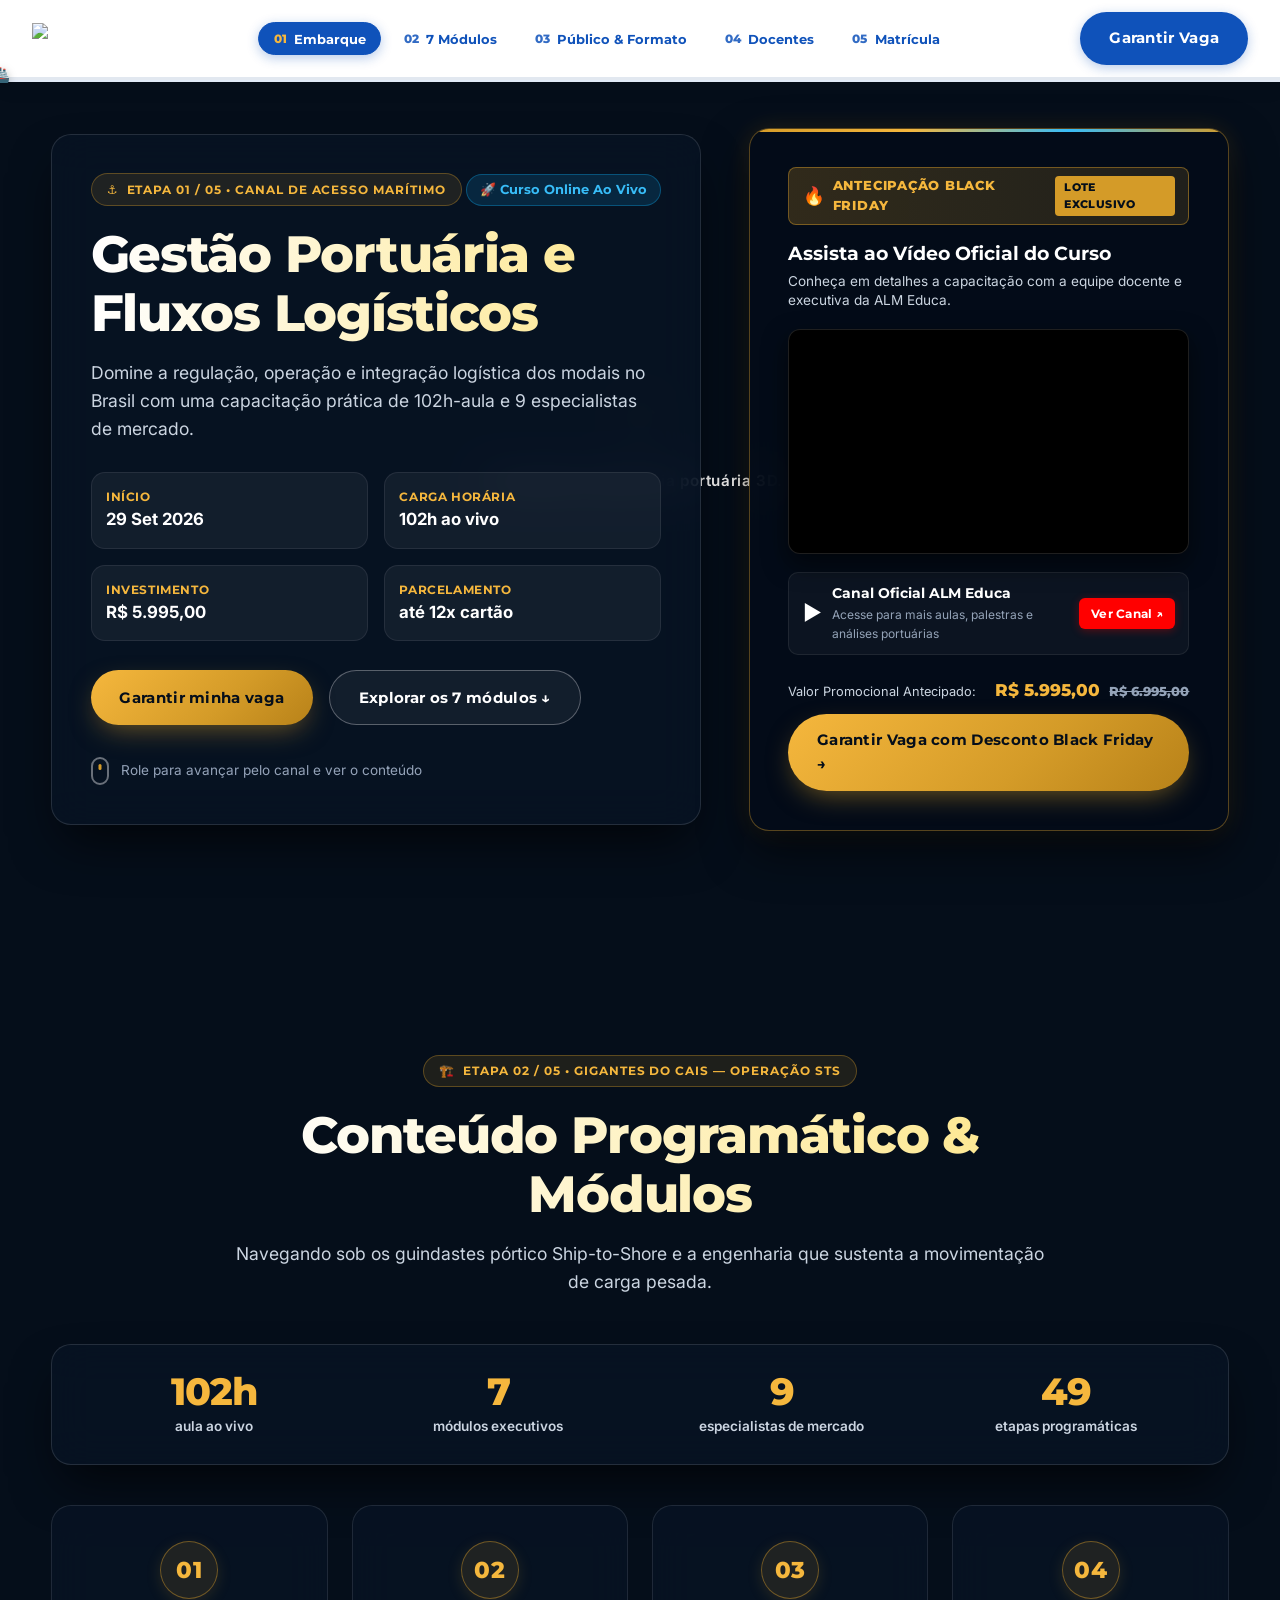
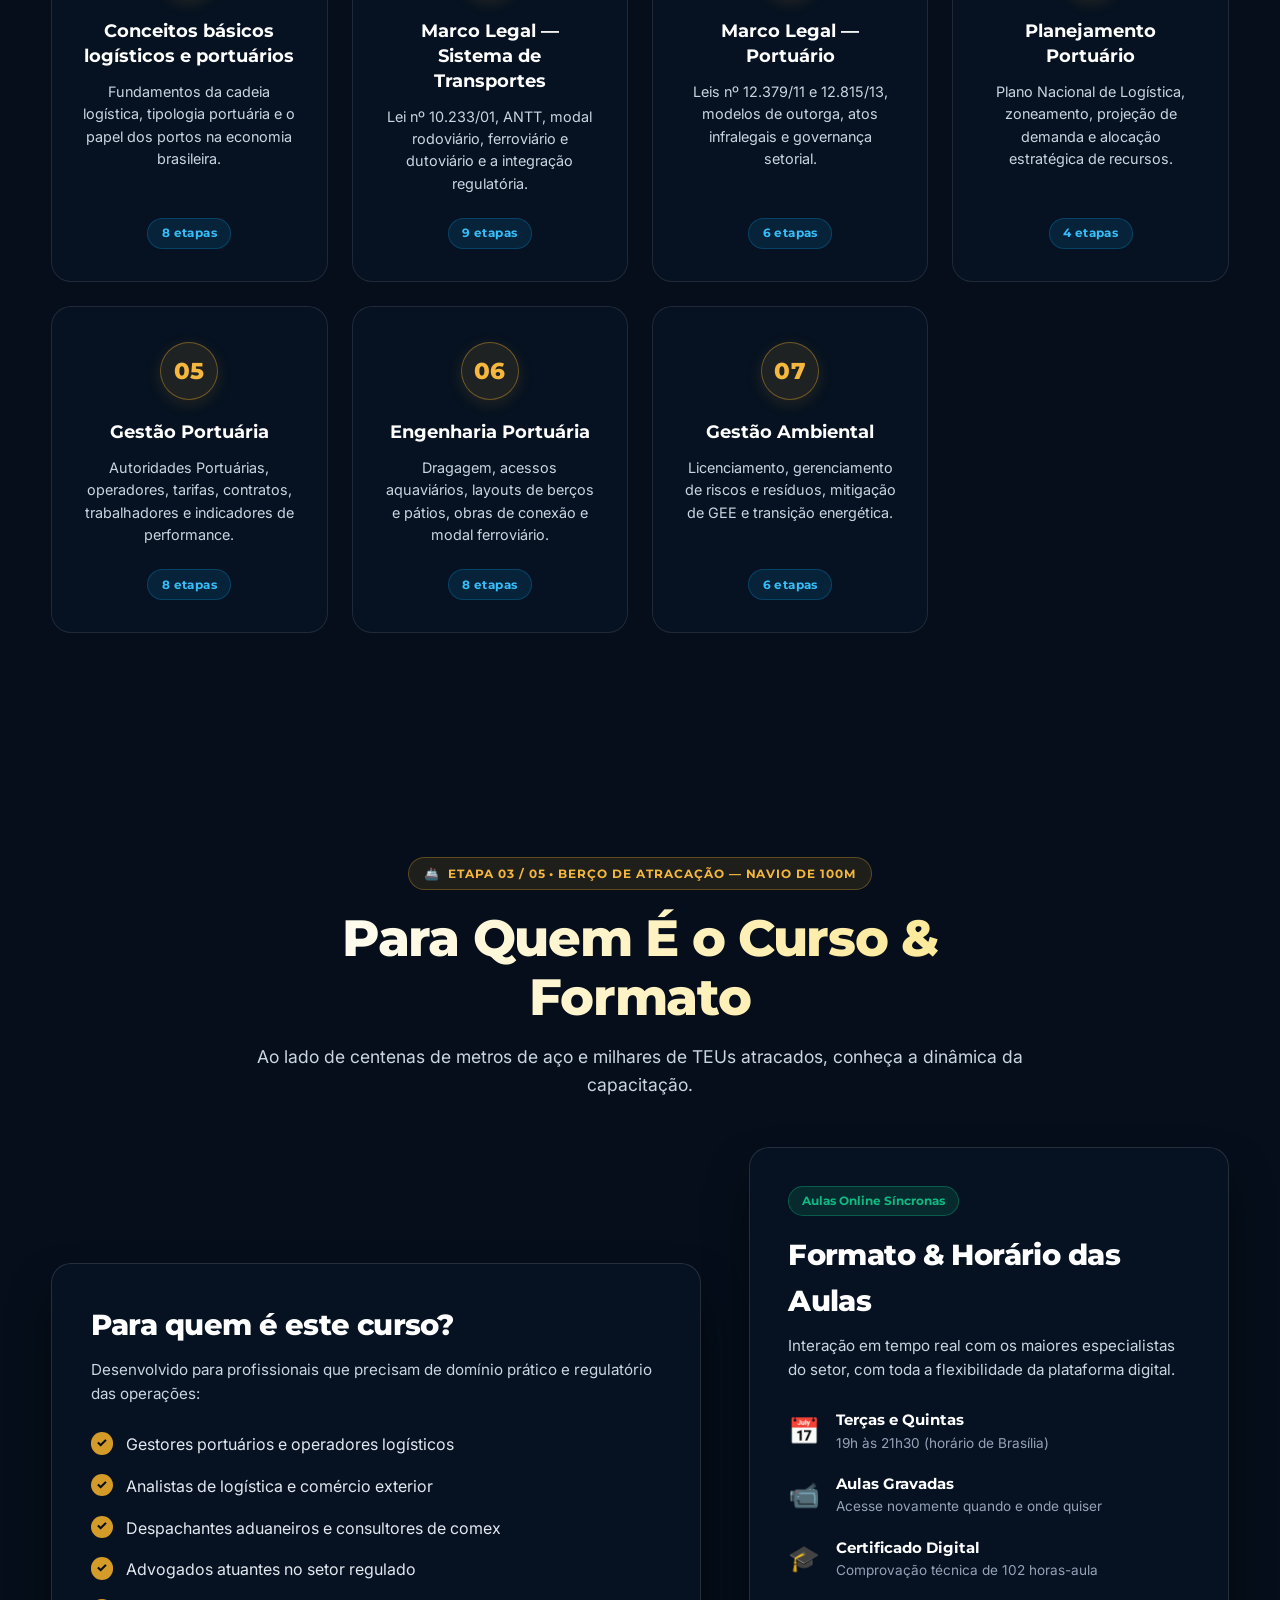
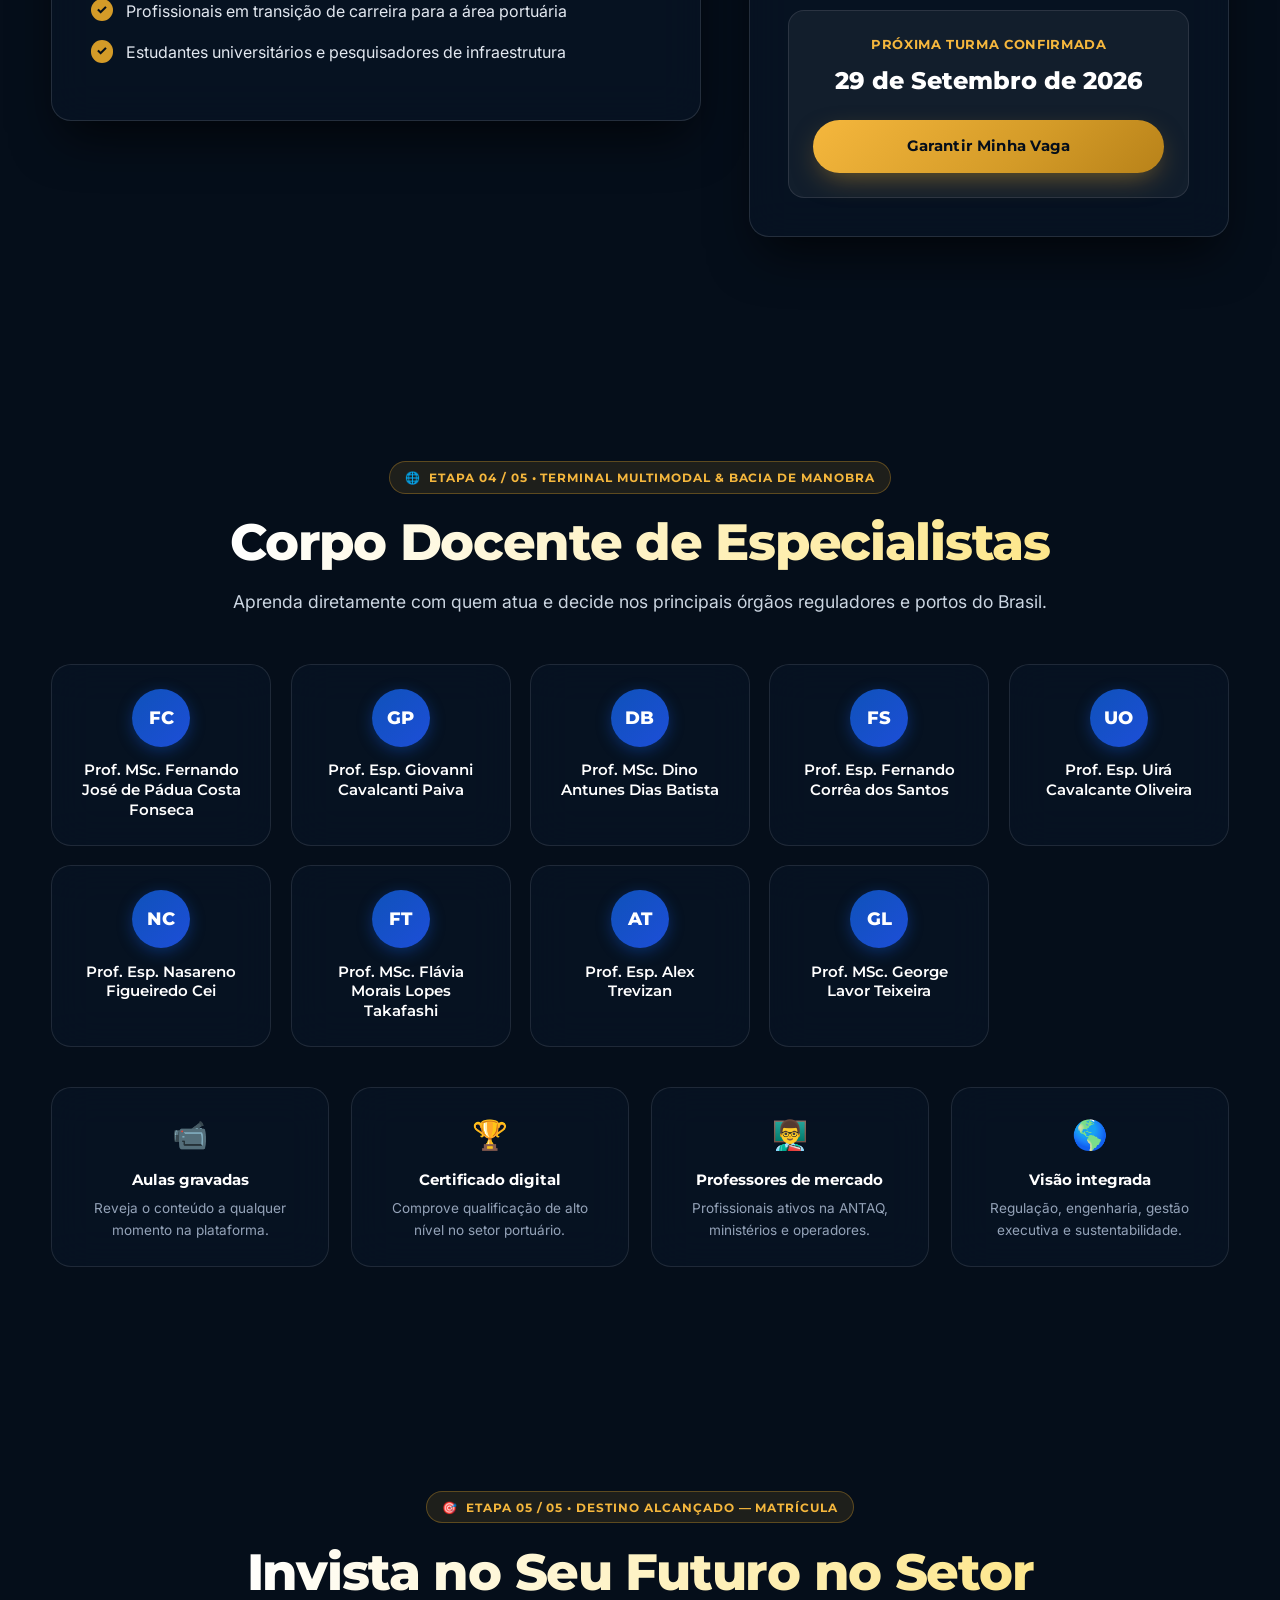
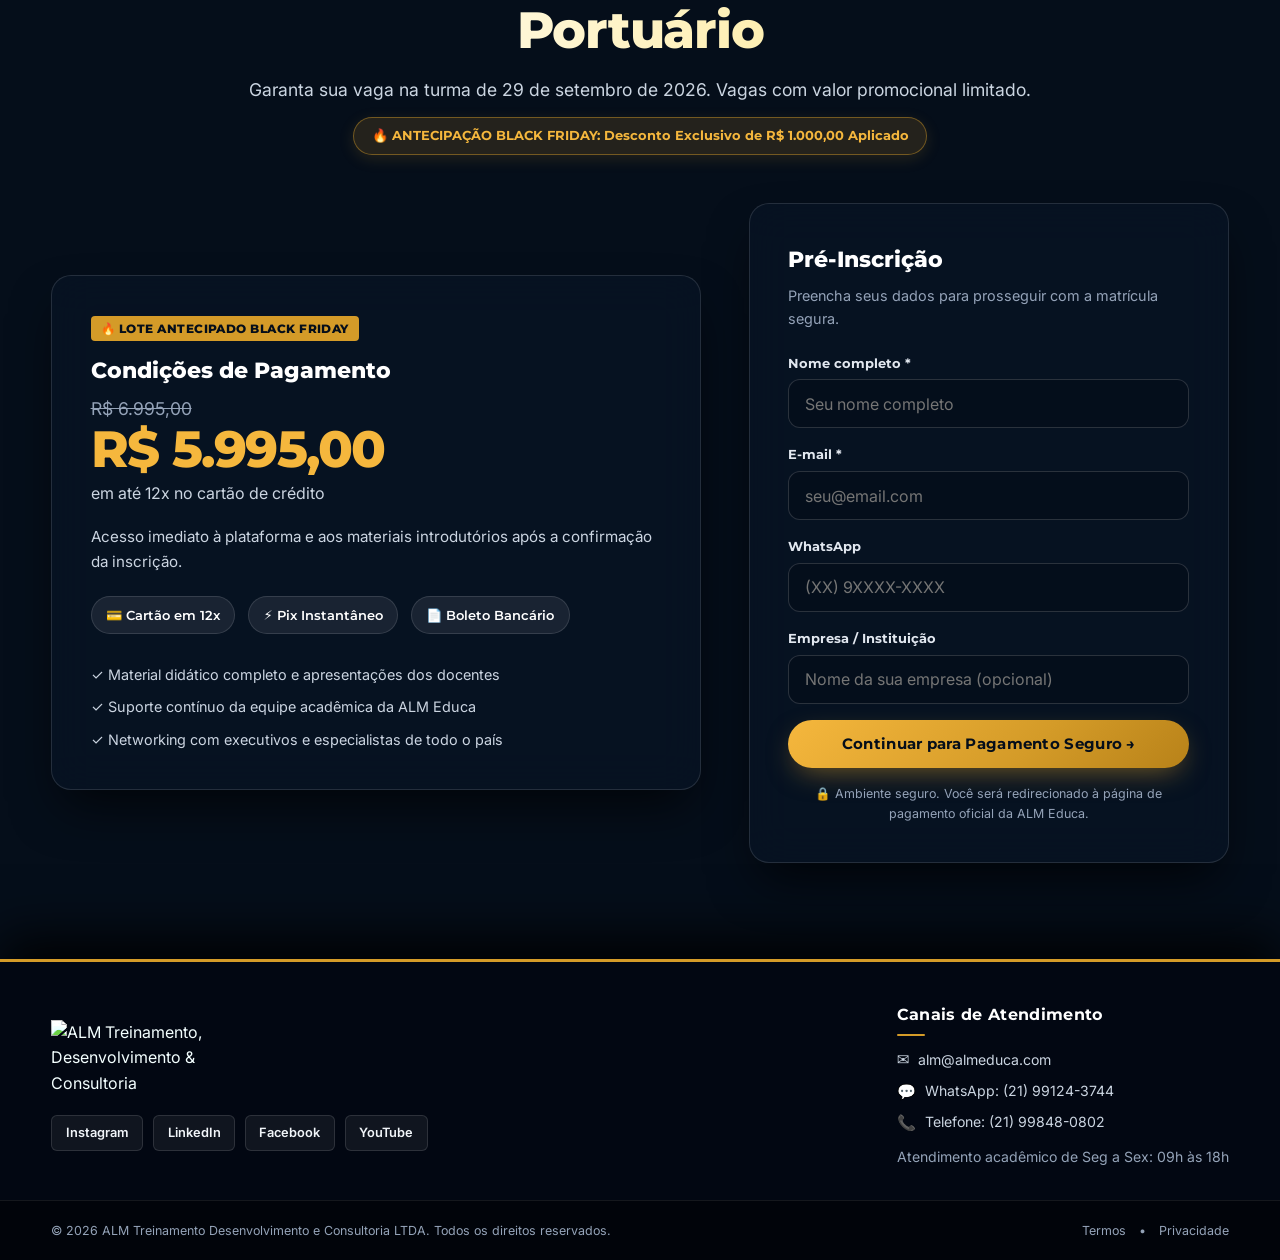
==== index.html @ d9e64546 "first commit" ====
<!DOCTYPE html>
<html lang="pt-BR">
<head>
  <meta charset="UTF-8">
  <meta name="viewport" content="width=device-width, initial-scale=1.0">
  <title>Gestão Portuária e Fluxos Logísticos | Alm Educa</title>
  <meta name="description" content="Curso online ao vivo de Gestão Portuária e Fluxos Logísticos. 102h-aula, 7 módulos, 9 especialistas. Início 29/09/2026.">
  <link rel="stylesheet" href="styles.css">
  <link rel="preconnect" href="https://fonts.googleapis.com">
  <link rel="preconnect" href="https://fonts.gstatic.com" crossorigin>
  <link href="https://fonts.googleapis.com/css2?family=Montserrat:wght@400;500;600;700;800;900&family=Inter:wght@400;500;600;700;800&display=swap" rel="stylesheet">
</head>
<body>

  <!-- CENÁRIO 3D FIXO DE FUNDO: PASSAGEM PELO PORTO -->
  <div class="port-bg-fixed" id="portCanvasContainer">
    <canvas id="portCanvas"></canvas>
    <div class="canvas-loader" id="canvasLoader">
      <div class="loader-spinner"></div>
      <span>Carregando experiência portuária 3D...</span>
    </div>
  </div>

  <!-- HUD NÁUTICO DE NAVEGAÇÃO & ETAPAS DO SITE -->
  <nav class="port-hud-nav" id="portHudNav" aria-label="Navegação por etapas do porto">
    <div class="hud-nav-inner">
      <div class="hud-nav-brand">
        <a href="#etapa-1" class="hud-logo-link" title="ALM Educa">
          <img src="https://static.wixstatic.com/media/160cbf_58d0c4316de9463f92266f57f5fbd9fd~mv2.png/v1/crop/x_0,y_31,w_957,h_158/fill/w_615,h_102,al_c,q_85,usm_0.66_1.00_0.01,enc_avif,quality_auto/TREINAMENTO%2C%20DESENVOLVIMENTO%20%26%20CONSULTORIA%20(1).png" alt="ALM Educa" class="hud-logo">
        </a>
      </div>

      <div class="hud-nav-steps">
        <button type="button" class="nav-step-btn active" data-step="0" data-target="#etapa-1">
          <span class="step-idx">01</span>
          <span class="step-name">Embarque</span>
        </button>
        <button type="button" class="nav-step-btn" data-step="1" data-target="#etapa-2">
          <span class="step-idx">02</span>
          <span class="step-name">7 Módulos</span>
        </button>
        <button type="button" class="nav-step-btn" data-step="2" data-target="#etapa-3">
          <span class="step-idx">03</span>
          <span class="step-name">Público &amp; Formato</span>
        </button>
        <button type="button" class="nav-step-btn" data-step="3" data-target="#etapa-4">
          <span class="step-idx">04</span>
          <span class="step-name">Docentes</span>
        </button>
        <button type="button" class="nav-step-btn" data-step="4" data-target="#etapa-5">
          <span class="step-idx">05</span>
          <span class="step-name">Matrícula</span>
        </button>
      </div>

      <div class="hud-nav-action">
        <a href="#etapa-5" class="btn btn-hud">Garantir Vaga</a>
      </div>
    </div>

    <!-- Barra de Progresso com Ícone de Navio -->
    <div class="hud-progress-strip">
      <div class="hud-progress-fill" id="hudProgressFill"></div>
      <span class="hud-ship-indicator" id="hudShipIndicator">🚢</span>
    </div>
  </nav>

  <!-- CONTAINER DE SCROLLYTELLING COM AS 5 ETAPAS DO SITE -->
  <main class="scrolly-main" id="scrollyMain">

    <!-- ========================================================
         ETAPA 01: CANAL DE ACESSO — APRESENTAÇÃO DO CURSO (HERO)
         ======================================================== -->
    <section class="port-stage stage-hero" id="etapa-1">
      <div class="container stage-grid">
        <div class="stage-glass-card hero-main-card">
          <div class="stage-tag">
            <span class="tag-anchor">⚓</span>
            <span>ETAPA 01 / 05 • CANAL DE ACESSO MARÍTIMO</span>
          </div>
          <span class="badge">🚀 Curso Online Ao Vivo</span>
          <h1 class="stage-title">Gestão Portuária e Fluxos Logísticos</h1>
          <p class="stage-subtitle">Domine a regulação, operação e integração logística dos modais no Brasil com uma capacitação prática de 102h-aula e 9 especialistas de mercado.</p>
          
          <div class="hero-meta-grid">
            <div class="meta-item"><strong>Início</strong><span>29 Set 2026</span></div>
            <div class="meta-item"><strong>Carga Horária</strong><span>102h ao vivo</span></div>
            <div class="meta-item"><strong>Investimento</strong><span>R$ 5.995,00</span></div>
            <div class="meta-item"><strong>Parcelamento</strong><span>até 12x cartão</span></div>
          </div>

          <div class="hero-actions">
            <a href="#etapa-5" class="btn btn-primary">Garantir minha vaga</a>
            <a href="#etapa-2" class="btn btn-outline">Explorar os 7 módulos ↓</a>
          </div>

          <div class="stage-scroll-hint">
            <span class="hint-mouse"></span>
            <span>Role para avançar pelo canal e ver o conteúdo</span>
          </div>
        </div>

        <!-- Janela de Vídeo e Chamada Promocional Antecipação Black Friday -->
        <div class="stage-glass-card hero-video-card">
          <div class="bf-promo-badge">
            <span class="bf-fire">🔥</span>
            <span class="bf-text">ANTECIPAÇÃO BLACK FRIDAY</span>
            <span class="bf-tag">LOTE EXCLUSIVO</span>
          </div>

          <div class="video-card-header">
            <h3>Assista ao Vídeo Oficial do Curso</h3>
            <p>Conheça em detalhes a capacitação com a equipe docente e executiva da ALM Educa.</p>
          </div>

          <!-- Janela do Vídeo Incorporado do YouTube -->
          <div class="video-window-wrapper">
            <iframe 
              src="https://www.youtube-nocookie.com/embed/_EDt33fRaso?rel=0&modestbranding=1" 
              title="Apresentação do Curso - ALM Educa" 
              allow="accelerometer; autoplay; clipboard-write; encrypted-media; gyroscope; picture-in-picture; web-share" 
              allowfullscreen>
            </iframe>
          </div>

          <!-- Chamada para o Canal Oficial no YouTube -->
          <div class="video-channel-box">
            <div class="channel-info">
              <span class="yt-play-icon">▶️</span>
              <div class="channel-texts">
                <strong>Canal Oficial ALM Educa</strong>
                <span>Acesse para mais aulas, palestras e análises portuárias</span>
              </div>
            </div>
            <a href="https://www.youtube.com/@almeduca" target="_blank" class="btn-yt-channel" rel="noopener noreferrer">
              Ver Canal ↗
            </a>
          </div>

          <!-- Rodapé do Card com Chamada Black Friday -->
          <div class="video-card-cta">
            <div class="bf-price-row">
              <span class="bf-price-label">Valor Promocional Antecipado:</span>
              <span class="bf-price-value">R$ 5.995,00 <span class="bf-old-price">R$ 6.995,00</span></span>
            </div>
            <a href="#etapa-5" class="btn btn-primary btn-block">Garantir Vaga com Desconto Black Friday →</a>
          </div>
        </div>
      </div>
    </section>

    <!-- ========================================================
         ETAPA 02: OPERAÇÃO STS & ENGENHARIA — OS 7 MÓDULOS
         ======================================================== -->
    <section class="port-stage stage-modules" id="etapa-2">
      <div class="container">
        <div class="stage-header-center">
          <div class="stage-tag">
            <span class="tag-anchor">🏗️</span>
            <span>ETAPA 02 / 05 • GIGANTES DO CAIS — OPERAÇÃO STS</span>
          </div>
          <h2 class="stage-title">Conteúdo Programático &amp; Módulos</h2>
          <p class="stage-subtitle">Navegando sob os guindastes pórtico Ship-to-Shore e a engenharia que sustenta a movimentação de carga pesada.</p>
        </div>

        <!-- Barra de métricas de impacto -->
        <div class="stage-glass-card trust-strip">
          <div class="trust-grid">
            <div class="trust-stat"><span class="trust-number">102h</span><span class="trust-label">aula ao vivo</span></div>
            <div class="trust-stat"><span class="trust-number">7</span><span class="trust-label">módulos executivos</span></div>
            <div class="trust-stat"><span class="trust-number">9</span><span class="trust-label">especialistas de mercado</span></div>
            <div class="trust-stat"><span class="trust-number">49</span><span class="trust-label">etapas programáticas</span></div>
          </div>
        </div>

        <!-- Grade dos 7 Módulos -->
        <div class="modules-glass-grid">
          <article class="module-glass-card">
            <div class="module-number">01</div>
            <h3>Conceitos básicos logísticos e portuários</h3>
            <p>Fundamentos da cadeia logística, tipologia portuária e o papel dos portos na economia brasileira.</p>
            <span class="module-badge">8 etapas</span>
          </article>

          <article class="module-glass-card">
            <div class="module-number">02</div>
            <h3>Marco Legal — Sistema de Transportes</h3>
            <p>Lei nº 10.233/01, ANTT, modal rodoviário, ferroviário e dutoviário e a integração regulatória.</p>
            <span class="module-badge">9 etapas</span>
          </article>

          <article class="module-glass-card">
            <div class="module-number">03</div>
            <h3>Marco Legal — Portuário</h3>
            <p>Leis nº 12.379/11 e 12.815/13, modelos de outorga, atos infralegais e governança setorial.</p>
            <span class="module-badge">6 etapas</span>
          </article>

          <article class="module-glass-card">
            <div class="module-number">04</div>
            <h3>Planejamento Portuário</h3>
            <p>Plano Nacional de Logística, zoneamento, projeção de demanda e alocação estratégica de recursos.</p>
            <span class="module-badge">4 etapas</span>
          </article>

          <article class="module-glass-card">
            <div class="module-number">05</div>
            <h3>Gestão Portuária</h3>
            <p>Autoridades Portuárias, operadores, tarifas, contratos, trabalhadores e indicadores de performance.</p>
            <span class="module-badge">8 etapas</span>
          </article>

          <article class="module-glass-card">
            <div class="module-number">06</div>
            <h3>Engenharia Portuária</h3>
            <p>Dragagem, acessos aquaviários, layouts de berços e pátios, obras de conexão e modal ferroviário.</p>
            <span class="module-badge">8 etapas</span>
          </article>

          <article class="module-glass-card">
            <div class="module-number">07</div>
            <h3>Gestão Ambiental</h3>
            <p>Licenciamento, gerenciamento de riscos e resíduos, mitigação de GEE e transição energética.</p>
            <span class="module-badge">6 etapas</span>
          </article>
        </div>
      </div>
    </section>

    <!-- ========================================================
         ETAPA 03: BERÇO DE ATRACAÇÃO — PÚBLICO & FORMATO
         ======================================================== -->
    <section class="port-stage stage-target" id="etapa-3">
      <div class="container">
        <div class="stage-header-center">
          <div class="stage-tag">
            <span class="tag-anchor">🚢</span>
            <span>ETAPA 03 / 05 • BERÇO DE ATRACAÇÃO — NAVIO DE 100M</span>
          </div>
          <h2 class="stage-title">Para Quem É o Curso &amp; Formato</h2>
          <p class="stage-subtitle">Ao lado de centenas de metros de aço e milhares de TEUs atracados, conheça a dinâmica da capacitação.</p>
        </div>

        <div class="stage-grid">
          <!-- Card de Público Alvo -->
          <div class="stage-glass-card target-box">
            <h3 class="card-inner-title">Para quem é este curso?</h3>
            <p class="card-inner-desc">Desenvolvido para profissionais que precisam de domínio prático e regulatório das operações:</p>
            <ul class="target-list">
              <li>Gestores portuários e operadores logísticos</li>
              <li>Analistas de logística e comércio exterior</li>
              <li>Despachantes aduaneiros e consultores de comex</li>
              <li>Advogados atuantes no setor regulado</li>
              <li>Profissionais em transição de carreira para a área portuária</li>
              <li>Estudantes universitários e pesquisadores de infraestrutura</li>
            </ul>
          </div>

          <!-- Card de Formato e Horários -->
          <div class="stage-glass-card schedule-box">
            <div class="schedule-top-badge">Aulas Online Síncronas</div>
            <h3 class="card-inner-title">Formato &amp; Horário das Aulas</h3>
            <p class="card-inner-desc">Interação em tempo real com os maiores especialistas do setor, com toda a flexibilidade da plataforma digital.</p>
            
            <div class="schedule-features">
              <div class="sched-feature"><span>📅</span><div><strong>Terças e Quintas</strong><p>19h às 21h30 (horário de Brasília)</p></div></div>
              <div class="sched-feature"><span>📹</span><div><strong>Aulas Gravadas</strong><p>Acesse novamente quando e onde quiser</p></div></div>
              <div class="sched-feature"><span>🎓</span><div><strong>Certificado Digital</strong><p>Comprovação técnica de 102 horas-aula</p></div></div>
            </div>

            <div class="schedule-date-highlight">
              <span class="next-label">Próxima turma confirmada</span>
              <span class="next-date">29 de Setembro de 2026</span>
              <a href="#etapa-5" class="btn btn-primary btn-block">Garantir Minha Vaga</a>
            </div>
          </div>
        </div>
      </div>
    </section>

    <!-- ========================================================
         ETAPA 04: TERMINAL MULTIMODAL — CORPO DOCENTE & GARANTIAS
         ======================================================== -->
    <section class="port-stage stage-instructors" id="etapa-4">
      <div class="container">
        <div class="stage-header-center">
          <div class="stage-tag">
            <span class="tag-anchor">🌐</span>
            <span>ETAPA 04 / 05 • TERMINAL MULTIMODAL &amp; BACIA DE MANOBRA</span>
          </div>
          <h2 class="stage-title">Corpo Docente de Especialistas</h2>
          <p class="stage-subtitle">Aprenda diretamente com quem atua e decide nos principais órgãos reguladores e portos do Brasil.</p>
        </div>

        <div class="instructors-glass-grid">
          <div class="instructor-glass-card"><span class="instructor-avatar">FC</span><h4>Prof. MSc. Fernando José de Pádua Costa Fonseca</h4></div>
          <div class="instructor-glass-card"><span class="instructor-avatar">GP</span><h4>Prof. Esp. Giovanni Cavalcanti Paiva</h4></div>
          <div class="instructor-glass-card"><span class="instructor-avatar">DB</span><h4>Prof. MSc. Dino Antunes Dias Batista</h4></div>
          <div class="instructor-glass-card"><span class="instructor-avatar">FS</span><h4>Prof. Esp. Fernando Corrêa dos Santos</h4></div>
          <div class="instructor-glass-card"><span class="instructor-avatar">UO</span><h4>Prof. Esp. Uirá Cavalcante Oliveira</h4></div>
          <div class="instructor-glass-card"><span class="instructor-avatar">NC</span><h4>Prof. Esp. Nasareno Figueiredo Cei</h4></div>
          <div class="instructor-glass-card"><span class="instructor-avatar">FT</span><h4>Prof. MSc. Flávia Morais Lopes Takafashi</h4></div>
          <div class="instructor-glass-card"><span class="instructor-avatar">AT</span><h4>Prof. Esp. Alex Trevizan</h4></div>
          <div class="instructor-glass-card"><span class="instructor-avatar">GL</span><h4>Prof. MSc. George Lavor Teixeira</h4></div>
        </div>

        <!-- Garantias e diferenciais -->
        <div class="guarantees-glass-strip">
          <div class="guarantee-item"><span>📹</span><h4>Aulas gravadas</h4><p>Reveja o conteúdo a qualquer momento na plataforma.</p></div>
          <div class="guarantee-item"><span>🏆</span><h4>Certificado digital</h4><p>Comprove qualificação de alto nível no setor portuário.</p></div>
          <div class="guarantee-item"><span>👨‍🏫</span><h4>Professores de mercado</h4><p>Profissionais ativos na ANTAQ, ministérios e operadores.</p></div>
          <div class="guarantee-item"><span>🌎</span><h4>Visão integrada</h4><p>Regulação, engenharia, gestão executiva e sustentabilidade.</p></div>
        </div>
      </div>
    </section>

    <!-- ========================================================
         ETAPA 05: TERMINAL DE DESTINO — MATRÍCULA & INSCRIÇÃO
         ======================================================== -->
    <section class="port-stage stage-checkout" id="etapa-5">
      <div class="container">
        <div class="stage-header-center">
          <div class="stage-tag">
            <span class="tag-anchor">🎯</span>
            <span>ETAPA 05 / 05 • DESTINO ALCANÇADO — MATRÍCULA</span>
          </div>
          <h2 class="stage-title">Invista no Seu Futuro no Setor Portuário</h2>
          <p class="stage-subtitle">Garanta sua vaga na turma de 29 de setembro de 2026. Vagas com valor promocional limitado.</p>
          <div class="bf-checkout-banner">
            <span>🔥 ANTECIPAÇÃO BLACK FRIDAY: Desconto Exclusivo de R$ 1.000,00 Aplicado</span>
          </div>
        </div>

        <div class="stage-grid">
          <!-- Card de Investimento -->
          <div class="stage-glass-card cta-info-card">
            <span class="bf-pill">🔥 LOTE ANTECIPADO BLACK FRIDAY</span>
            <h3>Condições de Pagamento</h3>
            <div class="price-box">
              <span class="price-old">R$ 6.995,00</span>
              <span class="price-current">R$ 5.995,00</span>
              <span class="price-installment">em até 12x no cartão de crédito</span>
            </div>
            <p class="price-note">Acesso imediato à plataforma e aos materiais introdutórios após a confirmação da inscrição.</p>
            
            <div class="payment-methods-box">
              <span class="pay-chip">💳 Cartão em 12x</span>
              <span class="pay-chip">⚡ Pix Instantâneo</span>
              <span class="pay-chip">📄 Boleto Bancário</span>
            </div>

            <div class="cta-perks-list">
              <div>✓ Material didático completo e apresentações dos docentes</div>
              <div>✓ Suporte contínuo da equipe acadêmica da ALM Educa</div>
              <div>✓ Networking com executivos e especialistas de todo o país</div>
            </div>
          </div>

          <!-- Formulário Oficial de Pré-Inscrição -->
          <div class="stage-glass-card cta-form-card">
            <h3>Pré-Inscrição</h3>
            <p class="form-note">Preencha seus dados para prosseguir com a matrícula segura.</p>
            
            <form id="leadForm" action="https://pay.voompcreators.com.br/16283" method="get" target="_blank">
              <label for="nome">Nome completo *</label>
              <input type="text" id="nome" name="nome" required placeholder="Seu nome completo">

              <label for="email">E-mail *</label>
              <input type="email" id="email" name="email" required placeholder="seu@email.com">

              <label for="whatsapp">WhatsApp</label>
              <input type="tel" id="whatsapp" name="whatsapp" placeholder="(XX) 9XXXX-XXXX">

              <label for="empresa">Empresa / Instituição</label>
              <input type="text" id="empresa" name="empresa" placeholder="Nome da sua empresa (opcional)">

              <button type="submit" class="btn btn-primary btn-block">Continuar para Pagamento Seguro →</button>
            </form>
            <p class="form-safe">🔒 Ambiente seguro. Você será redirecionado à página de pagamento oficial da ALM Educa.</p>
          </div>
        </div>
      </div>
    </section>

    <!-- ============================================================
         RODAPÉ COMPACTO COM FAIXA DE PONTA A PONTA (ALTO CONTRASTE)
         ============================================================ -->
    <footer class="port-footer" id="portFooter">
      <div class="container footer-compact-container">
        <!-- Logo ALM Educa e Redes Sociais -->
        <div class="footer-compact-brand">
          <img src="https://static.wixstatic.com/media/160cbf_58d0c4316de9463f92266f57f5fbd9fd~mv2.png/v1/crop/x_0,y_31,w_957,h_158/fill/w_615,h_102,al_c,q_85,usm_0.66_1.00_0.01,enc_avif,quality_auto/TREINAMENTO%2C%20DESENVOLVIMENTO%20%26%20CONSULTORIA%20(1).png" alt="ALM Treinamento, Desenvolvimento & Consultoria" class="footer-logo">
          <div class="footer-social-list">
            <a href="https://www.instagram.com/alm.educa/" target="_blank" class="footer-social-btn" aria-label="Instagram">Instagram</a>
            <a href="https://www.linkedin.com/company/almeduca/posts/?feedView=all" target="_blank" class="footer-social-btn" aria-label="LinkedIn">LinkedIn</a>
            <a href="https://www.facebook.com/alm.educa" target="_blank" class="footer-social-btn" aria-label="Facebook">Facebook</a>
            <a href="https://www.youtube.com/@ALM-TREINAMENTODESENVOLVIMENTO" target="_blank" class="footer-social-btn" aria-label="YouTube">YouTube</a>
          </div>
        </div>

        <!-- Canais de Atendimento -->
        <div class="footer-compact-contact">
          <h4>Canais de Atendimento</h4>
          <ul class="footer-contact-list">
            <li>
              <span class="f-icon">✉️</span>
              <a href="mailto:alm@almeduca.com">alm@almeduca.com</a>
            </li>
            <li>
              <span class="f-icon">💬</span>
              <a href="https://wa.me/5521991243744" target="_blank">WhatsApp: (21) 99124-3744</a>
            </li>
            <li>
              <span class="f-icon">📞</span>
              <a href="tel:+5521998480802">Telefone: (21) 99848-0802</a>
            </li>
            <li class="f-schedule">Atendimento acadêmico de Seg a Sex: 09h às 18h</li>
          </ul>
        </div>
      </div>

      <div class="footer-bottom">
        <div class="container footer-bottom-inner">
          <p>© 2026 ALM Treinamento Desenvolvimento e Consultoria LTDA. Todos os direitos reservados.</p>
          <div class="footer-legal-links">
            <a href="https://www.almeduca.com/termos-e-condi%C3%A7%C3%B5es" target="_blank">Termos</a>
            <span>•</span>
            <a href="https://www.almeduca.com/pol%C3%ADtica-de-privacidade" target="_blank">Privacidade</a>
          </div>
        </div>
      </div>
    </footer>

  </main>

  <!-- SCRIPTS EXTERNOS & ENGINE -->
  <script src="https://cdnjs.cloudflare.com/ajax/libs/three.js/r128/three.min.js"></script>
  <script src="https://cdnjs.cloudflare.com/ajax/libs/gsap/3.12.2/gsap.min.js"></script>
  <script src="https://cdnjs.cloudflare.com/ajax/libs/gsap/3.12.2/ScrollTrigger.min.js"></script>
  <script src="scripts.js"></script>
</body>
</html>
---- styles.css ----
:root {
  --bg-dark: #050e1a;
  --bg-card: rgba(8, 19, 36, 0.85);
  --alm-gold: #d49b28;
  --alm-gold-light: #f5b73d;
  --alm-gold-dark: #b88219;
  --alm-blue: #0f52ba;
  --alm-blue-light: #2563eb;
  --alm-blue-dark: #002b49;
  --primary: var(--alm-gold);
  --primary-dark: var(--alm-gold-dark);
  --accent: #38bdf8;
  --text: #ffffff;
  --text-muted: #cbd5e1;
  --text-dim: #94a3b8;
  --font-heading: 'Montserrat', system-ui, -apple-system, BlinkMacSystemFont, sans-serif;
  --font-body: 'Inter', system-ui, -apple-system, BlinkMacSystemFont, sans-serif;
  --radius: 20px;
  --shadow: 0 25px 50px -12px rgba(0, 0, 0, 0.7);
  --transition: 0.25s ease;
}

* { box-sizing: border-box; margin: 0; padding: 0; }

html { scroll-behavior: smooth; }

body {
  font-family: var(--font-body);
  color: var(--text);
  line-height: 1.6;
  background: var(--bg-dark);
  overflow-x: hidden;
}

.container {
  width: min(1180px, 92%);
  margin-inline: auto;
}

a { color: inherit; text-decoration: none; }

/* ============================================================
   CENÁRIO 3D FIXO DE FUNDO
   ============================================================ */
.port-bg-fixed {
  position: fixed;
  inset: 0;
  width: 100vw;
  height: 100vh;
  z-index: 1;
  pointer-events: none;
  background: radial-gradient(circle at 50% 40%, #0a1f38 0%, #050e1a 85%);
  overflow: hidden;
}

#portCanvas {
  position: absolute;
  inset: 0;
  width: 100%;
  height: 100%;
  display: block;
}

.canvas-loader {
  position: absolute;
  inset: 0;
  display: flex;
  flex-direction: column;
  align-items: center;
  justify-content: center;
  gap: 1.2rem;
  color: #ffffff;
  font-size: 0.95rem;
  font-weight: 600;
  letter-spacing: 0.04em;
  background: #050e1a;
  z-index: 100;
  transition: opacity 0.5s ease;
  pointer-events: none;
}

.loader-spinner {
  width: 44px;
  height: 44px;
  border: 3px solid rgba(212, 155, 40, 0.25);
  border-top-color: var(--primary);
  border-radius: 50%;
  animation: spinLoader 0.9s linear infinite;
}

@keyframes spinLoader {
  to { transform: rotate(360deg); }
}

/* ============================================================
   HUD NÁUTICO SUPERIOR — HEADER BRANCO COM TEXTO EM AZUL
   ============================================================ */
.port-hud-nav {
  position: fixed;
  top: 0;
  left: 0;
  right: 0;
  z-index: 100;
  background: #ffffff;
  backdrop-filter: blur(20px);
  -webkit-backdrop-filter: blur(20px);
  border-bottom: 2px solid rgba(15, 82, 186, 0.12);
  box-shadow: 0 4px 20px rgba(0, 0, 0, 0.08), 0 1px 3px rgba(0, 0, 0, 0.05);
  transition: transform var(--transition);
}

.hud-nav-inner {
  display: flex;
  align-items: center;
  justify-content: space-between;
  gap: 1rem;
  padding: 0.75rem 2rem;
  max-width: 1440px;
  margin: 0 auto;
}

.hud-nav-brand {
  display: flex;
  align-items: center;
  gap: 1.2rem;
}

.hud-logo-link {
  display: flex;
  align-items: center;
}

.hud-logo {
  height: 32px;
  width: auto;
  object-fit: contain;
  filter: none;
  transition: transform var(--transition);
}

.hud-logo:hover {
  transform: scale(1.03);
}

.hud-nav-steps {
  display: flex;
  align-items: center;
  gap: 0.45rem;
}

.nav-step-btn {
  display: inline-flex;
  align-items: center;
  gap: 0.45rem;
  background: transparent;
  border: 1px solid transparent;
  color: #0f52ba;
  padding: 0.45rem 0.9rem;
  border-radius: 999px;
  font-family: var(--font-heading);
  font-size: 0.82rem;
  font-weight: 700;
  cursor: pointer;
  transition: all var(--transition);
}

.nav-step-btn:hover {
  color: #0a2e68;
  background: rgba(15, 82, 186, 0.08);
}

.nav-step-btn.active {
  background: #0f52ba;
  border-color: #0f52ba;
  color: #ffffff;
  box-shadow: 0 3px 12px rgba(15, 82, 186, 0.3);
}

.nav-step-btn.active .step-idx {
  color: #f5b73d;
  opacity: 1;
}

.step-idx {
  font-size: 0.72rem;
  opacity: 0.85;
  font-weight: 800;
  color: #0f52ba;
}

.btn-hud {
  background: #0f52ba;
  color: #ffffff;
  padding: 0.55rem 1.3rem;
  border-radius: 999px;
  font-family: var(--font-heading);
  font-weight: 700;
  font-size: 0.82rem;
  letter-spacing: 0.02em;
  box-shadow: 0 3px 12px rgba(15, 82, 186, 0.3);
  transition: all var(--transition);
}

.btn-hud:hover {
  background: #d49b28;
  color: #050e1a;
  transform: translateY(-2px);
  box-shadow: 0 5px 18px rgba(212, 155, 40, 0.45);
}

/* Faixa de progresso náutico com ícone de navio */
.hud-progress-strip {
  position: relative;
  width: 100%;
  height: 3px;
  background: #e2e8f0;
  overflow: visible;
}

.hud-progress-fill {
  position: absolute;
  left: 0;
  top: 0;
  height: 100%;
  width: 0%;
  background: linear-gradient(90deg, #0f52ba, #d49b28);
  box-shadow: 0 0 8px rgba(15, 82, 186, 0.4);
  transition: width 0.08s linear;
}

.hud-ship-indicator {
  position: absolute;
  top: -10px;
  left: 0%;
  transform: translateX(-50%);
  font-size: 0.95rem;
  line-height: 1;
  filter: drop-shadow(0 2px 4px rgba(0, 0, 0, 0.25));
  transition: left 0.08s linear;
}

/* ============================================================
   ESTILOS GERAIS DE ETAPA / SCROLLYTELLING
   ============================================================ */
.scrolly-main {
  position: relative;
  z-index: 10;
  pointer-events: auto;
}

.port-stage {
  min-height: 100vh;
  display: flex;
  flex-direction: column;
  justify-content: center;
  padding: 8rem 0 6rem;
  position: relative;
}

.stage-grid {
  display: grid;
  grid-template-columns: 1.15fr 0.85fr;
  gap: 3rem;
  align-items: center;
}

.stage-header-center {
  text-align: center;
  max-width: 820px;
  margin: 0 auto 3rem;
}

.stage-tag {
  display: inline-flex;
  align-items: center;
  gap: 0.5rem;
  background: rgba(212, 155, 40, 0.12);
  border: 1px solid rgba(212, 155, 40, 0.35);
  color: var(--alm-gold-light);
  padding: 0.35rem 0.95rem;
  border-radius: 999px;
  font-family: var(--font-heading);
  font-size: 0.75rem;
  font-weight: 700;
  letter-spacing: 0.08em;
  margin-bottom: 1.2rem;
  text-transform: uppercase;
}

.stage-title {
  font-family: var(--font-heading);
  font-size: clamp(2.2rem, 4.5vw, 3.2rem);
  font-weight: 800;
  letter-spacing: -0.025em;
  line-height: 1.15;
  margin-bottom: 1rem;
  background: linear-gradient(90deg, #ffffff 0%, #fde68a 100%);
  -webkit-background-clip: text;
  -webkit-text-fill-color: transparent;
}

.stage-subtitle {
  font-size: 1.1rem;
  color: var(--text-muted);
  line-height: 1.6;
}

/* Cards em Glassmorphism */
.stage-glass-card {
  background: var(--bg-card);
  backdrop-filter: blur(20px);
  -webkit-backdrop-filter: blur(20px);
  border: 1px solid rgba(255, 255, 255, 0.12);
  border-radius: var(--radius);
  padding: 2.4rem;
  box-shadow: var(--shadow);
}

/* Botões */
.btn {
  display: inline-flex;
  align-items: center;
  justify-content: center;
  gap: 0.5rem;
  padding: 0.9rem 1.8rem;
  border-radius: 999px;
  font-family: var(--font-heading);
  font-weight: 700;
  font-size: 0.95rem;
  letter-spacing: 0.02em;
  transition: transform var(--transition), box-shadow var(--transition), background var(--transition);
  cursor: pointer;
  border: none;
}

.btn:hover { transform: translateY(-2px); }

.btn-primary {
  background: linear-gradient(135deg, var(--alm-gold-light) 0%, var(--alm-gold) 60%, var(--alm-gold-dark) 100%);
  color: #050e1a;
  box-shadow: 0 10px 28px -8px rgba(212, 155, 40, 0.55);
}

.btn-primary:hover { box-shadow: 0 16px 36px -10px rgba(212, 155, 40, 0.75); }

.btn-outline {
  border: 1px solid rgba(255, 255, 255, 0.3);
  color: #ffffff;
  background: rgba(255, 255, 255, 0.05);
}

.btn-outline:hover {
  background: rgba(255, 255, 255, 0.15);
  border-color: #ffffff;
}

.btn-block { width: 100%; }

/* ============================================================
   ETAPA 01: HERO / APRESENTAÇÃO
   ============================================================ */
.badge {
  display: inline-block;
  background: rgba(14, 165, 233, 0.15);
  color: var(--accent);
  border: 1px solid rgba(14, 165, 233, 0.35);
  padding: 0.3rem 0.8rem;
  border-radius: 999px;
  font-family: var(--font-heading);
  font-weight: 700;
  font-size: 0.8rem;
  margin-bottom: 1rem;
}

.hero-meta-grid {
  display: grid;
  grid-template-columns: repeat(2, 1fr);
  gap: 1rem;
  margin: 1.8rem 0;
}

.meta-item {
  background: rgba(255, 255, 255, 0.05);
  border: 1px solid rgba(255, 255, 255, 0.08);
  border-radius: 14px;
  padding: 0.9rem;
}

.meta-item strong {
  display: block;
  font-family: var(--font-heading);
  color: var(--alm-gold-light);
  font-size: 0.75rem;
  font-weight: 700;
  text-transform: uppercase;
  letter-spacing: 0.05em;
}

.meta-item span {
  display: block;
  font-weight: 700;
  font-size: 1.05rem;
}

.hero-actions {
  display: flex;
  gap: 1rem;
  flex-wrap: wrap;
  margin-bottom: 2rem;
}

.stage-scroll-hint {
  display: flex;
  align-items: center;
  gap: 0.8rem;
  font-size: 0.85rem;
  color: var(--text-dim);
}

.hint-mouse {
  width: 18px;
  height: 28px;
  border: 2px solid rgba(255, 255, 255, 0.4);
  border-radius: 999px;
  position: relative;
}

.hint-mouse::before {
  content: '';
  position: absolute;
  top: 5px;
  left: 50%;
  transform: translateX(-50%);
  width: 3px;
  height: 6px;
  background: var(--primary);
  border-radius: 999px;
  animation: mouseScroll 1.5s infinite;
}

@keyframes mouseScroll {
  0% { transform: translate(-50%, 0); opacity: 1; }
  100% { transform: translate(-50%, 8px); opacity: 0; }
}

/* Card lateral do hero */
.card-header-tag {
  display: inline-flex;
  align-items: center;
  gap: 0.5rem;
  font-family: var(--font-heading);
  font-size: 0.78rem;
  font-weight: 700;
  color: var(--accent);
  text-transform: uppercase;
  letter-spacing: 0.06em;
  margin-bottom: 1.2rem;
}

.status-live {
  width: 8px;
  height: 8px;
  border-radius: 50%;
  background: var(--accent);
  box-shadow: 0 0 10px var(--accent);
}

.card-hero-metric {
  margin-bottom: 1.4rem;
  border-bottom: 1px solid rgba(255, 255, 255, 0.08);
  padding-bottom: 1.2rem;
}

.metric-val {
  display: block;
  font-family: var(--font-heading);
  font-size: 3rem;
  font-weight: 800;
  letter-spacing: -0.03em;
  color: var(--alm-gold-light);
  line-height: 1;
  margin-bottom: 0.2rem;
}

.metric-sub {
  color: var(--text-muted);
  font-size: 0.95rem;
}

.card-highlights-list {
  display: flex;
  flex-direction: column;
  gap: 1rem;
  margin-bottom: 1.8rem;
}

.highlight-item {
  display: flex;
  align-items: flex-start;
  gap: 0.8rem;
}

.item-icon {
  font-size: 1.3rem;
  line-height: 1;
  margin-top: 0.1rem;
}

.highlight-item strong {
  display: block;
  font-family: var(--font-heading);
  font-size: 0.95rem;
  font-weight: 700;
  color: #ffffff;
}

.highlight-item p {
  color: var(--text-dim);
  font-size: 0.85rem;
}

/* ============================================================
   CARD DE VÍDEO & ANTECIPAÇÃO BLACK FRIDAY (HERO)
   ============================================================ */
.hero-video-card {
  display: flex;
  flex-direction: column;
  gap: 1.1rem;
  background: rgba(4, 12, 24, 0.88);
  border: 1px solid rgba(212, 155, 40, 0.4);
  box-shadow: 0 20px 45px rgba(0, 0, 0, 0.6), 0 0 25px rgba(212, 155, 40, 0.15);
  position: relative;
  overflow: hidden;
}

.hero-video-card::before {
  content: '';
  position: absolute;
  top: 0;
  left: 0;
  right: 0;
  height: 3px;
  background: linear-gradient(90deg, #d49b28, #f5b73d, #38bdf8, #d49b28);
}

.bf-promo-badge {
  display: flex;
  align-items: center;
  justify-content: space-between;
  gap: 0.5rem;
  background: linear-gradient(90deg, rgba(212, 155, 40, 0.22) 0%, rgba(245, 183, 61, 0.12) 100%);
  border: 1px solid rgba(212, 155, 40, 0.45);
  border-radius: 8px;
  padding: 0.45rem 0.85rem;
}

.bf-fire {
  font-size: 1.1rem;
}

.bf-text {
  font-family: var(--font-heading);
  font-size: 0.8rem;
  font-weight: 800;
  letter-spacing: 0.06em;
  color: var(--alm-gold-light);
  flex-grow: 1;
}

.bf-tag {
  background: var(--alm-gold);
  color: #050e1a;
  font-family: var(--font-heading);
  font-size: 0.68rem;
  font-weight: 800;
  padding: 0.18rem 0.55rem;
  border-radius: 4px;
  letter-spacing: 0.04em;
}

.video-card-header h3 {
  font-family: var(--font-heading);
  font-size: 1.18rem;
  font-weight: 700;
  color: #ffffff;
  margin-bottom: 0.3rem;
  line-height: 1.3;
}

.video-card-header p {
  color: var(--text-muted);
  font-size: 0.85rem;
  line-height: 1.45;
}

.video-window-wrapper {
  position: relative;
  width: 100%;
  aspect-ratio: 16 / 9;
  border-radius: 12px;
  overflow: hidden;
  box-shadow: 0 10px 25px rgba(0, 0, 0, 0.55);
  border: 1px solid rgba(255, 255, 255, 0.12);
  background: #000000;
}

.video-window-wrapper iframe {
  position: absolute;
  top: 0;
  left: 0;
  width: 100%;
  height: 100%;
  border: none;
}

.video-channel-box {
  display: flex;
  align-items: center;
  justify-content: space-between;
  gap: 0.8rem;
  background: rgba(255, 255, 255, 0.04);
  border: 1px solid rgba(255, 255, 255, 0.08);
  border-radius: 10px;
  padding: 0.65rem 0.85rem;
  transition: var(--transition);
}

.video-channel-box:hover {
  background: rgba(255, 255, 255, 0.07);
  border-color: rgba(212, 155, 40, 0.3);
}

.channel-info {
  display: flex;
  align-items: center;
  gap: 0.65rem;
}

.yt-play-icon {
  font-size: 1.3rem;
  line-height: 1;
}

.channel-texts strong {
  display: block;
  font-family: var(--font-heading);
  font-size: 0.85rem;
  font-weight: 700;
  color: #ffffff;
}

.channel-texts span {
  display: block;
  font-size: 0.75rem;
  color: var(--text-dim);
}

.btn-yt-channel {
  display: inline-flex;
  align-items: center;
  padding: 0.35rem 0.75rem;
  background: #ff0000;
  color: #ffffff;
  border-radius: 6px;
  font-family: var(--font-heading);
  font-size: 0.75rem;
  font-weight: 700;
  letter-spacing: 0.02em;
  white-space: nowrap;
  transition: var(--transition);
  box-shadow: 0 2px 8px rgba(255, 0, 0, 0.3);
}

.btn-yt-channel:hover {
  background: #cc0000;
  transform: translateY(-1px);
  box-shadow: 0 4px 12px rgba(255, 0, 0, 0.5);
  color: #ffffff;
}

.video-card-cta {
  display: flex;
  flex-direction: column;
  gap: 0.6rem;
  margin-top: 0.3rem;
}

.bf-price-row {
  display: flex;
  align-items: baseline;
  justify-content: space-between;
  flex-wrap: wrap;
  gap: 0.4rem;
  font-size: 0.85rem;
}

.bf-price-label {
  color: var(--text-muted);
  font-size: 0.8rem;
}

.bf-price-value {
  font-family: var(--font-heading);
  font-weight: 800;
  color: var(--alm-gold-light);
  font-size: 1.05rem;
}

.bf-old-price {
  font-size: 0.8rem;
  color: var(--text-dim);
  text-decoration: line-through;
  margin-left: 0.3rem;
}

/* ============================================================
   ETAPA 02: 7 MÓDULOS & TRUST STRIP
   ============================================================ */
.trust-strip {
  padding: 1.6rem 2rem;
  margin-bottom: 2.5rem;
}

.trust-grid {
  display: grid;
  grid-template-columns: repeat(4, 1fr);
  gap: 1.5rem;
  text-align: center;
}

.trust-number {
  display: block;
  font-family: var(--font-heading);
  font-size: 2.4rem;
  font-weight: 800;
  letter-spacing: -0.03em;
  color: var(--alm-gold-light);
  line-height: 1.1;
}

.trust-label {
  font-size: 0.85rem;
  font-weight: 600;
  color: var(--text-muted);
}

.modules-glass-grid {
  display: grid;
  grid-template-columns: repeat(auto-fit, minmax(260px, 1fr));
  gap: 1.5rem;
}

.module-glass-card {
  background: var(--bg-card);
  backdrop-filter: blur(20px);
  -webkit-backdrop-filter: blur(20px);
  border: 1px solid rgba(255, 255, 255, 0.1);
  border-radius: var(--radius);
  padding: 2.2rem 1.8rem 2rem;
  display: flex;
  flex-direction: column;
  align-items: center;
  text-align: center;
  position: relative;
  transition: transform var(--transition), border-color var(--transition), box-shadow var(--transition);
}

.module-glass-card:hover {
  transform: translateY(-6px);
  border-color: rgba(212, 155, 40, 0.55);
  box-shadow: 0 15px 35px rgba(0, 0, 0, 0.5), 0 0 25px rgba(212, 155, 40, 0.15);
}

.module-number {
  position: relative;
  top: auto;
  right: auto;
  display: inline-flex;
  align-items: center;
  justify-content: center;
  width: 58px;
  height: 58px;
  border-radius: 50%;
  background: rgba(212, 155, 40, 0.12);
  border: 1.5px solid rgba(212, 155, 40, 0.45);
  color: var(--alm-gold-light);
  font-family: var(--font-heading);
  font-size: 1.45rem;
  font-weight: 800;
  letter-spacing: 0.02em;
  margin: 0 auto 1.25rem;
  box-shadow: 0 4px 15px rgba(212, 155, 40, 0.15);
  transition: var(--transition);
}

.module-glass-card:hover .module-number {
  background: var(--alm-gold);
  color: #050e1a;
  border-color: var(--alm-gold-light);
  box-shadow: 0 0 25px rgba(212, 155, 40, 0.45);
  transform: scale(1.08);
}

.module-glass-card h3 {
  font-family: var(--font-heading);
  font-size: 1.15rem;
  font-weight: 700;
  margin-bottom: 0.75rem;
  color: #ffffff;
  line-height: 1.35;
  text-align: center;
}

.module-glass-card p {
  color: var(--text-muted);
  font-size: 0.9rem;
  margin-bottom: 1.4rem;
  line-height: 1.55;
  text-align: center;
  flex-grow: 1;
}

.module-badge {
  display: inline-flex;
  align-items: center;
  justify-content: center;
  background: rgba(14, 165, 233, 0.12);
  border: 1px solid rgba(14, 165, 233, 0.25);
  color: var(--accent);
  padding: 0.3rem 0.85rem;
  border-radius: 999px;
  font-family: var(--font-heading);
  font-size: 0.78rem;
  font-weight: 700;
  letter-spacing: 0.03em;
  margin-top: auto;
}

/* ============================================================
   ETAPA 03: PÚBLICO & FORMATO
   ============================================================ */
.card-inner-title {
  font-family: var(--font-heading);
  font-size: 1.8rem;
  font-weight: 800;
  letter-spacing: -0.02em;
  margin-bottom: 0.6rem;
  color: #ffffff;
}

.card-inner-desc {
  color: var(--text-muted);
  font-size: 0.95rem;
  margin-bottom: 1.6rem;
}

.target-list {
  list-style: none;
}

.target-list li {
  position: relative;
  padding-left: 2.2rem;
  margin-bottom: 1rem;
  font-size: 1rem;
  color: #e2e8f0;
}

.target-list li::before {
  content: '✓';
  position: absolute;
  left: 0;
  top: 0;
  width: 1.4rem;
  height: 1.4rem;
  background: var(--primary);
  color: #050e1a;
  border-radius: 50%;
  display: grid;
  place-items: center;
  font-size: 0.8rem;
  font-weight: 800;
}

.schedule-top-badge {
  display: inline-block;
  background: rgba(16, 185, 129, 0.15);
  color: #10b981;
  border: 1px solid rgba(16, 185, 129, 0.35);
  padding: 0.25rem 0.8rem;
  border-radius: 999px;
  font-family: var(--font-heading);
  font-size: 0.78rem;
  font-weight: 700;
  margin-bottom: 1rem;
}

.schedule-features {
  display: flex;
  flex-direction: column;
  gap: 1.1rem;
  margin-bottom: 1.8rem;
}

.sched-feature {
  display: flex;
  align-items: center;
  gap: 1rem;
}

.sched-feature span {
  font-size: 1.6rem;
}

.sched-feature strong {
  display: block;
  font-family: var(--font-heading);
  font-size: 0.95rem;
  font-weight: 700;
}

.sched-feature p {
  color: var(--text-dim);
  font-size: 0.85rem;
}

.schedule-date-highlight {
  background: rgba(255, 255, 255, 0.05);
  border: 1px solid rgba(255, 255, 255, 0.1);
  border-radius: 16px;
  padding: 1.5rem;
  text-align: center;
}

.next-label {
  display: block;
  font-family: var(--font-heading);
  color: var(--alm-gold-light);
  font-size: 0.8rem;
  font-weight: 700;
  text-transform: uppercase;
  letter-spacing: 0.05em;
  margin-bottom: 0.4rem;
}

.next-date {
  display: block;
  font-family: var(--font-heading);
  font-size: 1.5rem;
  font-weight: 800;
  margin-bottom: 1.2rem;
}

/* ============================================================
   ETAPA 04: DOCENTES & DIFERENCIAIS
   ============================================================ */
.instructors-glass-grid {
  display: grid;
  grid-template-columns: repeat(auto-fit, minmax(220px, 1fr));
  gap: 1.2rem;
  margin-bottom: 2.5rem;
}

.instructor-glass-card {
  background: var(--bg-card);
  backdrop-filter: blur(20px);
  -webkit-backdrop-filter: blur(20px);
  border: 1px solid rgba(255, 255, 255, 0.1);
  border-radius: var(--radius);
  padding: 1.5rem;
  text-align: center;
  transition: transform var(--transition);
}

.instructor-glass-card:hover { transform: translateY(-4px); }

.instructor-avatar {
  display: grid;
  place-items: center;
  width: 58px;
  height: 58px;
  margin: 0 auto 0.9rem;
  border-radius: 50%;
  background: linear-gradient(135deg, var(--alm-blue), #1d4ed8);
  color: #ffffff;
  font-family: var(--font-heading);
  font-weight: 800;
  font-size: 1.1rem;
  box-shadow: 0 4px 15px rgba(15, 82, 186, 0.45);
}

.instructor-glass-card h4 {
  font-family: var(--font-heading);
  font-size: 0.92rem;
  font-weight: 600;
  color: #ffffff;
  line-height: 1.35;
}

.guarantees-glass-strip {
  display: grid;
  grid-template-columns: repeat(4, 1fr);
  gap: 1.4rem;
}

.guarantee-item {
  background: var(--bg-card);
  backdrop-filter: blur(20px);
  -webkit-backdrop-filter: blur(20px);
  border: 1px solid rgba(255, 255, 255, 0.1);
  border-radius: var(--radius);
  padding: 1.5rem;
  text-align: center;
}

.guarantee-item span {
  font-size: 1.8rem;
  display: block;
  margin-bottom: 0.6rem;
}

.guarantee-item h4 {
  font-family: var(--font-heading);
  font-size: 0.95rem;
  font-weight: 700;
  color: #ffffff;
  margin-bottom: 0.4rem;
}

.guarantee-item p {
  font-size: 0.85rem;
  color: var(--text-dim);
}

/* ============================================================
   ETAPA 05: CHECKOUT & MATRÍCULA
   ============================================================ */
.bf-checkout-banner {
  display: inline-flex;
  align-items: center;
  background: rgba(212, 155, 40, 0.15);
  border: 1px solid rgba(212, 155, 40, 0.45);
  color: var(--alm-gold-light);
  padding: 0.45rem 1.1rem;
  border-radius: 999px;
  font-family: var(--font-heading);
  font-size: 0.82rem;
  font-weight: 700;
  margin-top: 0.8rem;
  box-shadow: 0 4px 15px rgba(212, 155, 40, 0.15);
}

.bf-pill {
  display: inline-block;
  background: var(--alm-gold);
  color: #050e1a;
  font-family: var(--font-heading);
  font-size: 0.72rem;
  font-weight: 800;
  padding: 0.22rem 0.65rem;
  border-radius: 4px;
  margin-bottom: 0.7rem;
  letter-spacing: 0.04em;
}

.price-box { margin-bottom: 1.2rem; }
.price-old { display: block; font-size: 1.1rem; color: var(--text-dim); text-decoration: line-through; }
.price-current {
  display: block;
  font-family: var(--font-heading);
  font-size: 3.2rem;
  font-weight: 800;
  letter-spacing: -0.03em;
  color: var(--alm-gold-light);
  line-height: 1;
}
.price-installment { display: block; color: var(--text-muted); margin-top: 0.4rem; }

.price-note { color: var(--text-muted); font-size: 0.95rem; margin-bottom: 1.4rem; }

.payment-methods-box {
  display: flex;
  gap: 0.8rem;
  flex-wrap: wrap;
  margin-bottom: 1.8rem;
}

.pay-chip {
  background: rgba(255, 255, 255, 0.08);
  border: 1px solid rgba(255, 255, 255, 0.12);
  padding: 0.45rem 0.9rem;
  border-radius: 999px;
  font-family: var(--font-heading);
  font-size: 0.82rem;
  font-weight: 600;
}

.cta-perks-list {
  display: flex;
  flex-direction: column;
  gap: 0.6rem;
  font-size: 0.9rem;
  color: var(--text-muted);
}

.cta-info-card h3,
.cta-form-card h3 {
  font-family: var(--font-heading);
  font-size: 1.4rem;
  font-weight: 800;
  margin-bottom: 0.4rem;
  color: #ffffff;
}

.form-note {
  color: var(--text-dim);
  font-size: 0.9rem;
  margin-bottom: 1.4rem;
}

form label {
  display: block;
  font-family: var(--font-heading);
  font-size: 0.82rem;
  font-weight: 700;
  margin-bottom: 0.35rem;
  color: #e2e8f0;
}

form input {
  width: 100%;
  padding: 0.85rem 1rem;
  margin-bottom: 1rem;
  border: 1px solid rgba(255, 255, 255, 0.15);
  border-radius: 12px;
  background: rgba(5, 14, 26, 0.75);
  color: #ffffff;
  font-family: var(--font-body);
  font-size: 1rem;
  transition: border-color var(--transition), box-shadow var(--transition);
}

form input:focus {
  outline: none;
  border-color: var(--alm-gold);
  box-shadow: 0 0 0 3px rgba(212, 155, 40, 0.3);
}

.form-safe {
  font-size: 0.78rem;
  color: var(--text-dim);
  margin-top: 1rem;
  text-align: center;
}

/* ============================================================
   RODAPÉ COMPACTO COM FAIXA DE PONTA A PONTA (ALTO CONTRASTE)
   ============================================================ */
.port-footer {
  width: 100%;
  position: relative;
  z-index: 30;
  background: #020712;
  border-top: 3px solid var(--alm-gold);
  box-shadow: 0 -20px 50px rgba(0, 0, 0, 0.95);
  margin-top: 0;
  color: var(--text-muted);
}

.footer-compact-container {
  display: flex;
  align-items: center;
  justify-content: space-between;
  gap: 3rem;
  padding: 2.5rem 0 2rem;
  flex-wrap: wrap;
}

.footer-compact-brand {
  display: flex;
  flex-direction: column;
  gap: 1.2rem;
}

.footer-compact-brand .footer-logo {
  max-width: 210px;
  height: auto;
  filter: brightness(1.2);
  display: block;
}

.footer-social-list {
  display: flex;
  flex-wrap: wrap;
  gap: 0.6rem;
}

.footer-social-btn {
  display: inline-flex;
  align-items: center;
  padding: 0.4rem 0.85rem;
  background: rgba(255, 255, 255, 0.06);
  border: 1px solid rgba(255, 255, 255, 0.12);
  border-radius: 6px;
  font-size: 0.8rem;
  font-weight: 600;
  color: #f1f5f9;
  transition: var(--transition);
}

.footer-social-btn:hover {
  background: rgba(212, 155, 40, 0.22);
  border-color: var(--alm-gold);
  color: var(--alm-gold-light);
  transform: translateY(-2px);
}

.footer-compact-contact h4 {
  font-family: var(--font-heading);
  font-weight: 700;
  color: #ffffff;
  font-size: 1rem;
  letter-spacing: 0.02em;
  margin-bottom: 0.8rem;
  position: relative;
}

.footer-compact-contact h4::after {
  content: '';
  display: block;
  width: 28px;
  height: 2px;
  background: var(--alm-gold);
  margin-top: 0.4rem;
  border-radius: 2px;
}

.footer-contact-list {
  list-style: none;
  display: flex;
  flex-direction: column;
  gap: 0.55rem;
}

.footer-contact-list li {
  font-size: 0.88rem;
  display: flex;
  align-items: center;
  gap: 0.55rem;
}

.footer-contact-list a {
  color: #cbd5e1;
  transition: var(--transition);
}

.footer-contact-list a:hover {
  color: var(--alm-gold-light);
  text-decoration: underline;
  transform: translateX(2px);
}

.f-icon {
  font-size: 0.95rem;
  line-height: 1;
}

.f-schedule {
  font-size: 0.78rem;
  color: var(--text-dim);
  margin-top: 0.2rem;
}

.footer-bottom {
  border-top: 1px solid rgba(255, 255, 255, 0.08);
  background: #01040a;
  padding: 1.2rem 0;
}

.footer-bottom-inner {
  display: flex;
  align-items: center;
  justify-content: space-between;
  gap: 1rem;
  flex-wrap: wrap;
  font-size: 0.78rem;
  color: var(--text-dim);
}

.footer-legal-links {
  display: flex;
  align-items: center;
  gap: 0.8rem;
}

.footer-legal-links a {
  color: var(--text-dim);
  transition: var(--transition);
}

.footer-legal-links a:hover {
  color: var(--alm-gold-light);
}

/* ============================================================
   RESPONSIVIDADE & MEDIA QUERIES
   ============================================================ */
@media (max-width: 1024px) {
  .stage-grid { grid-template-columns: 1fr; }
  .trust-grid { grid-template-columns: repeat(2, 1fr); }
  .guarantees-glass-strip { grid-template-columns: repeat(2, 1fr); }
}

@media (max-width: 768px) {
  .hud-nav-inner { padding: 0.6rem 1rem; }
  .hud-telemetry { display: none; }
  .hud-nav-steps { overflow-x: auto; max-width: 100%; padding-bottom: 4px; }
  .nav-step-btn { padding: 0.35rem 0.65rem; font-size: 0.75rem; }
  .port-stage { padding: 6rem 0 4rem; }
  .stage-title { font-size: 2rem; }
  .hero-meta-grid { grid-template-columns: 1fr; }
  .trust-grid { grid-template-columns: 1fr; }
  .guarantees-glass-strip { grid-template-columns: 1fr; }
  .footer-compact-container { flex-direction: column; align-items: flex-start; gap: 2rem; }
  .footer-bottom-inner { flex-direction: column; text-align: center; gap: 0.8rem; }
}
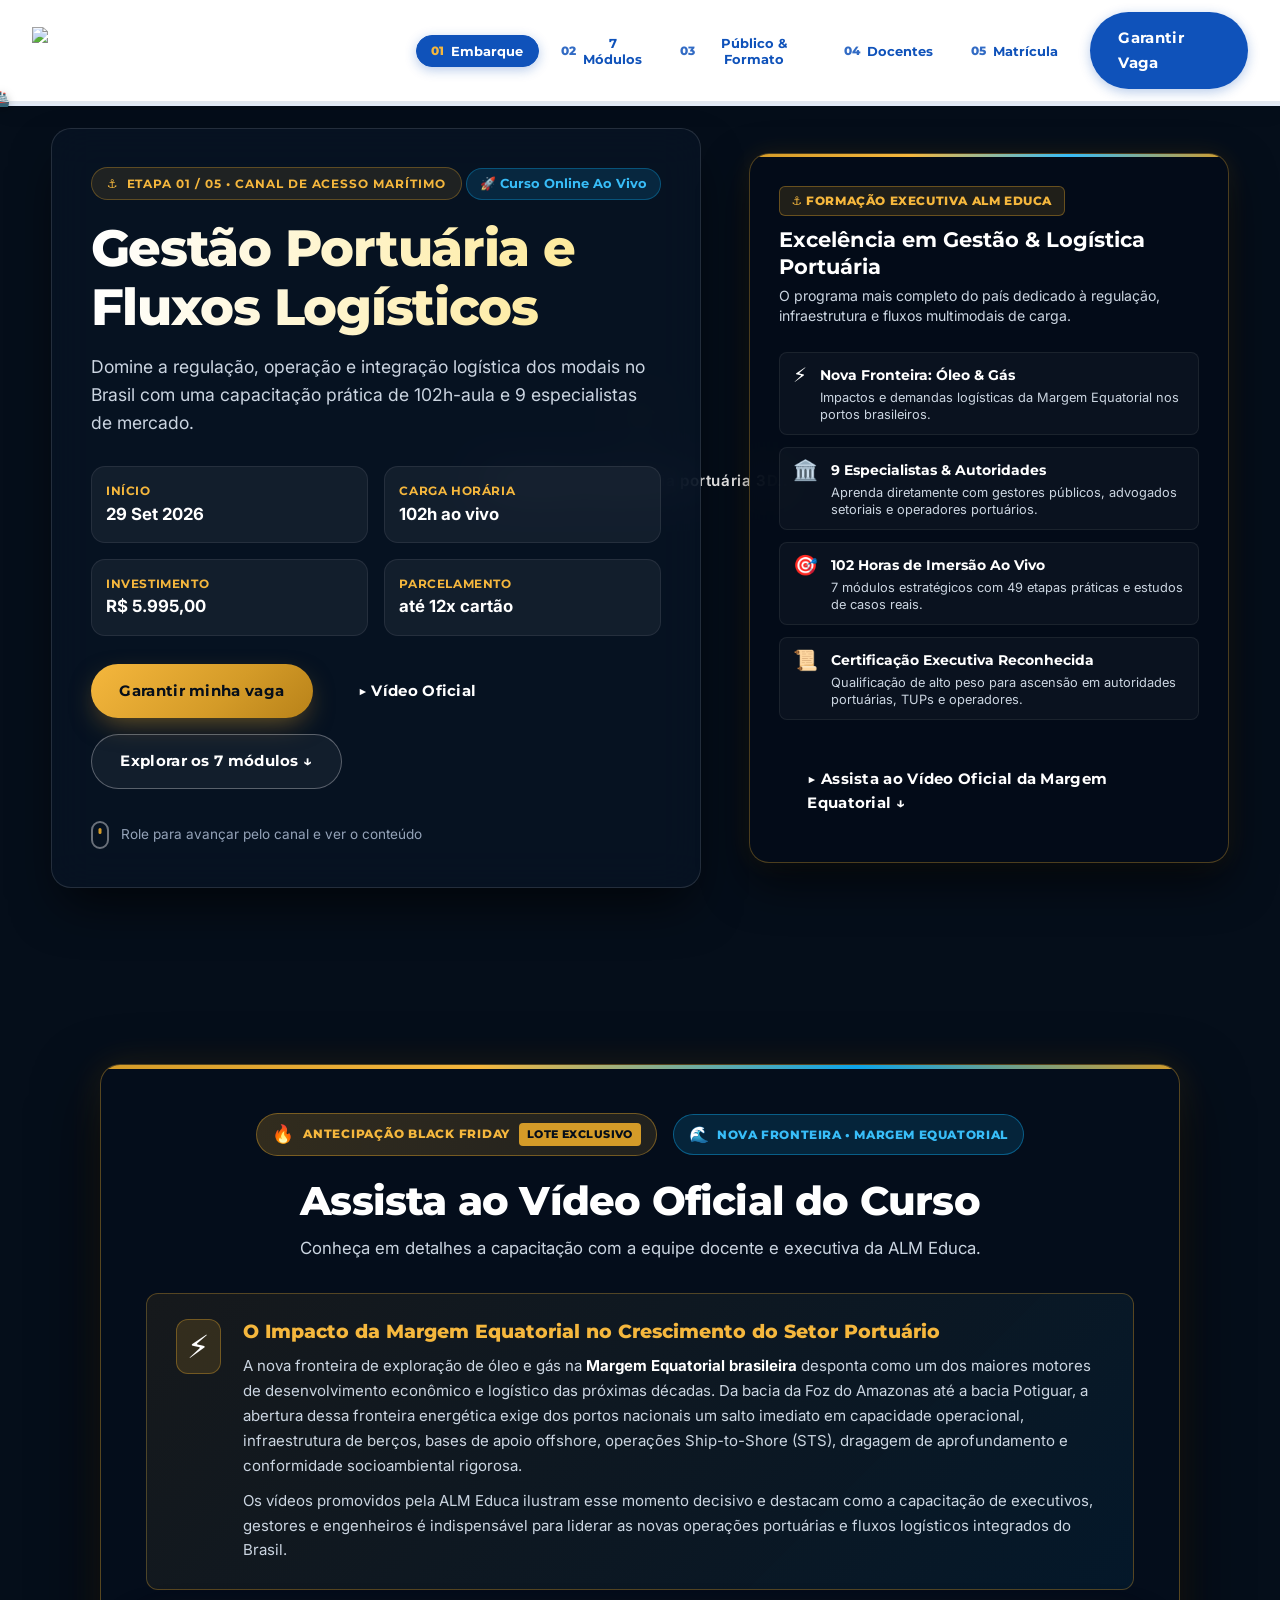
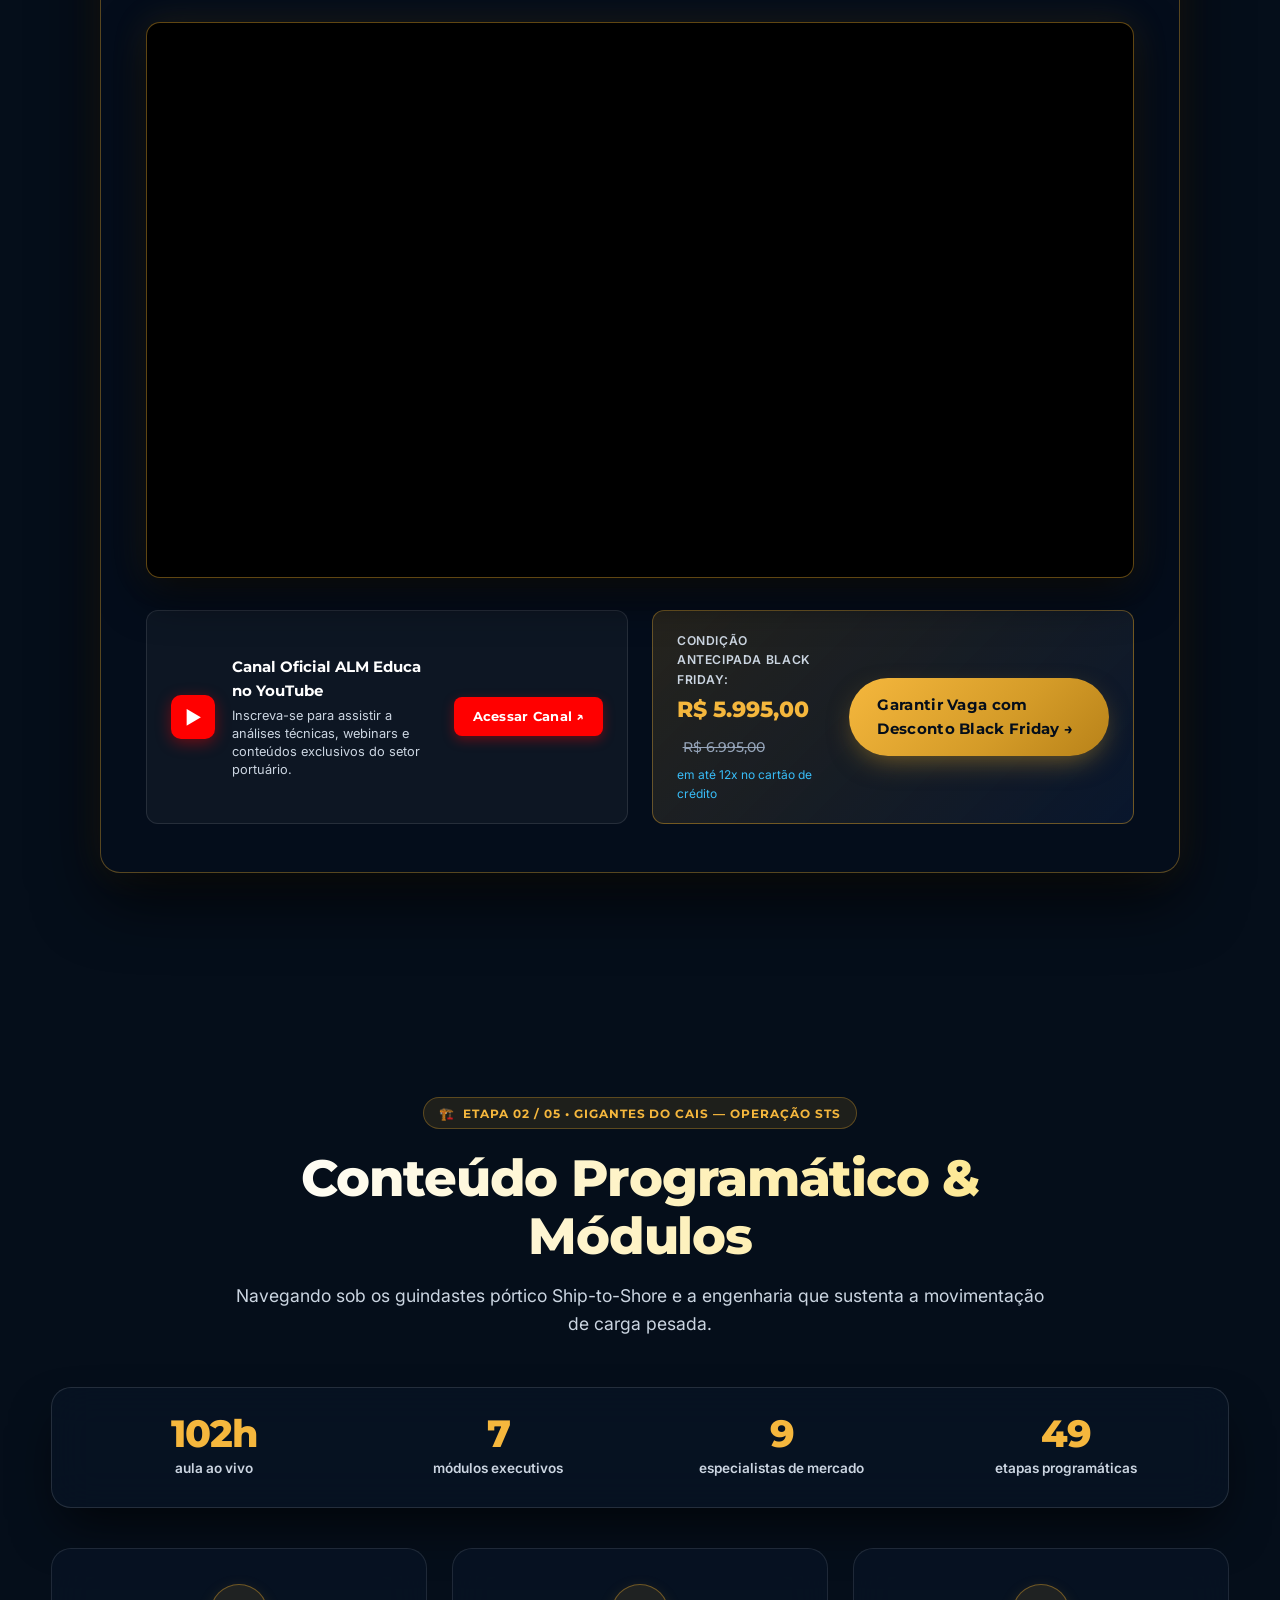
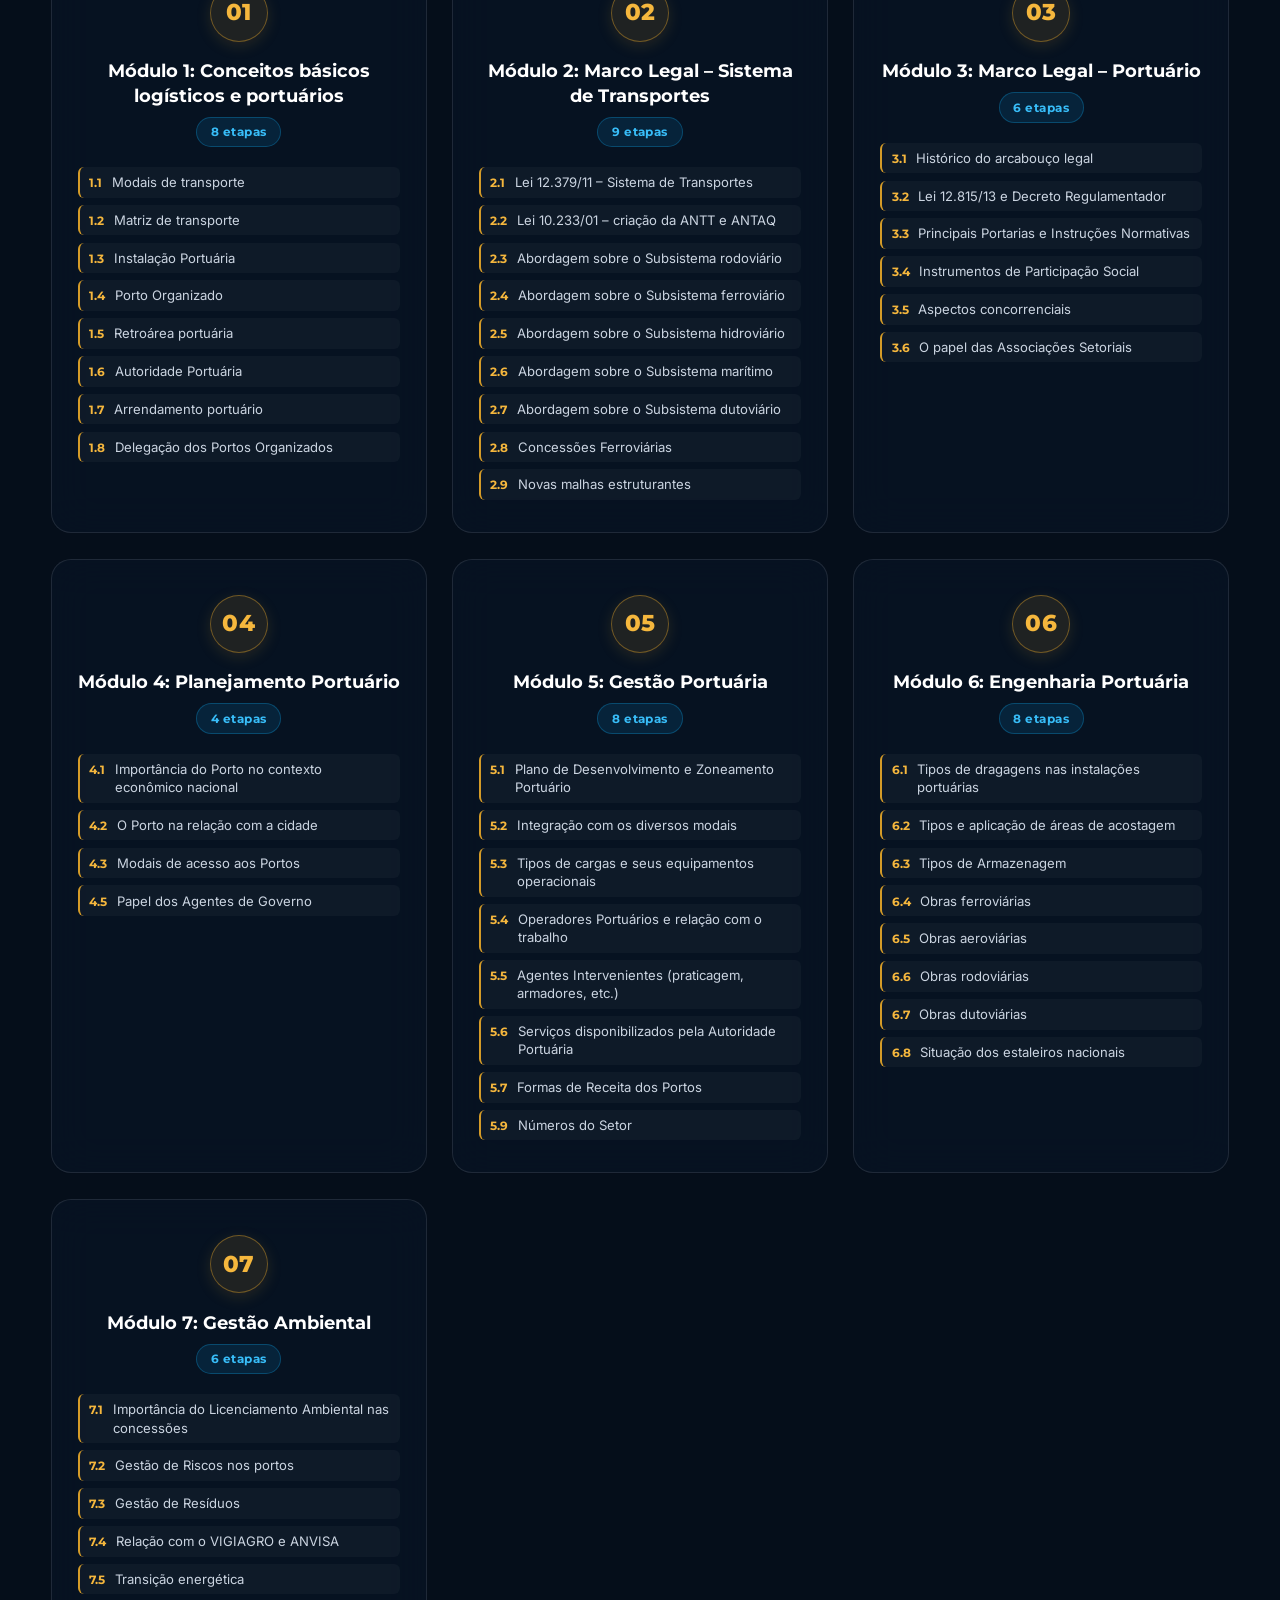
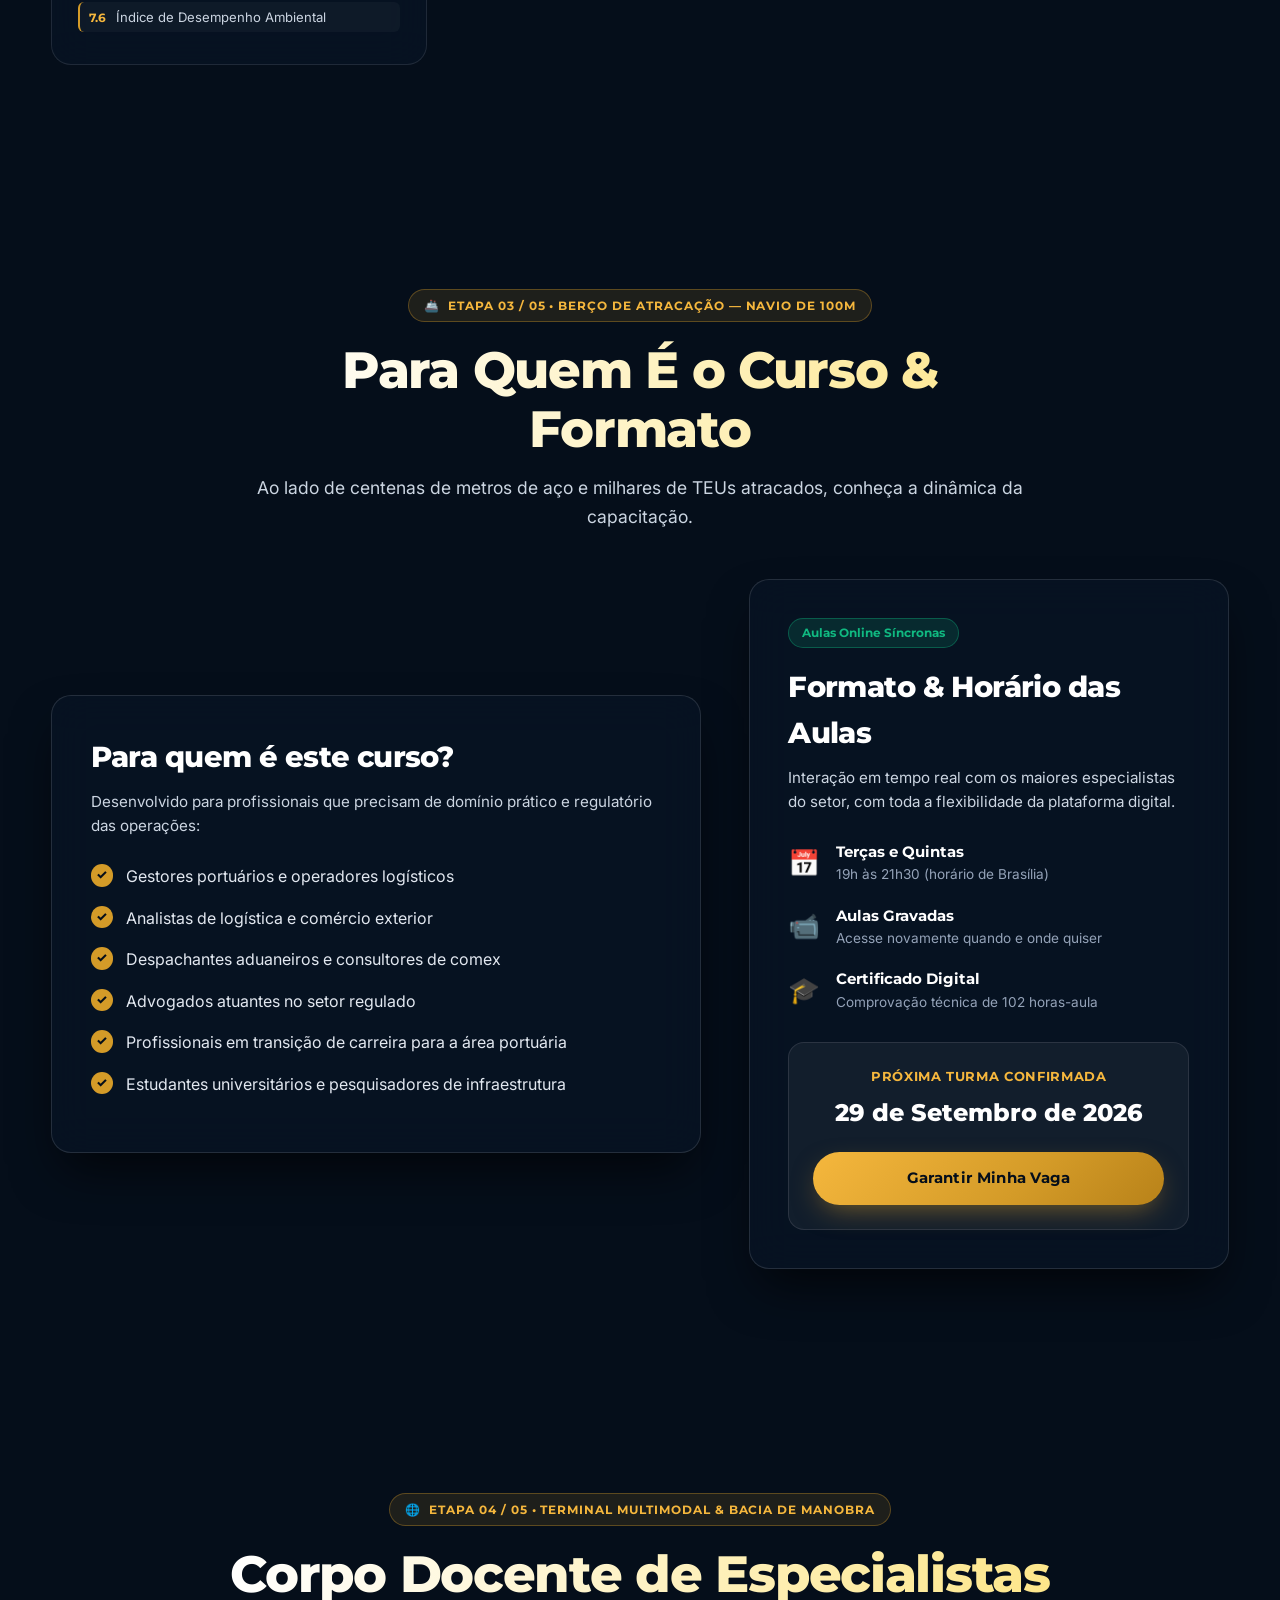
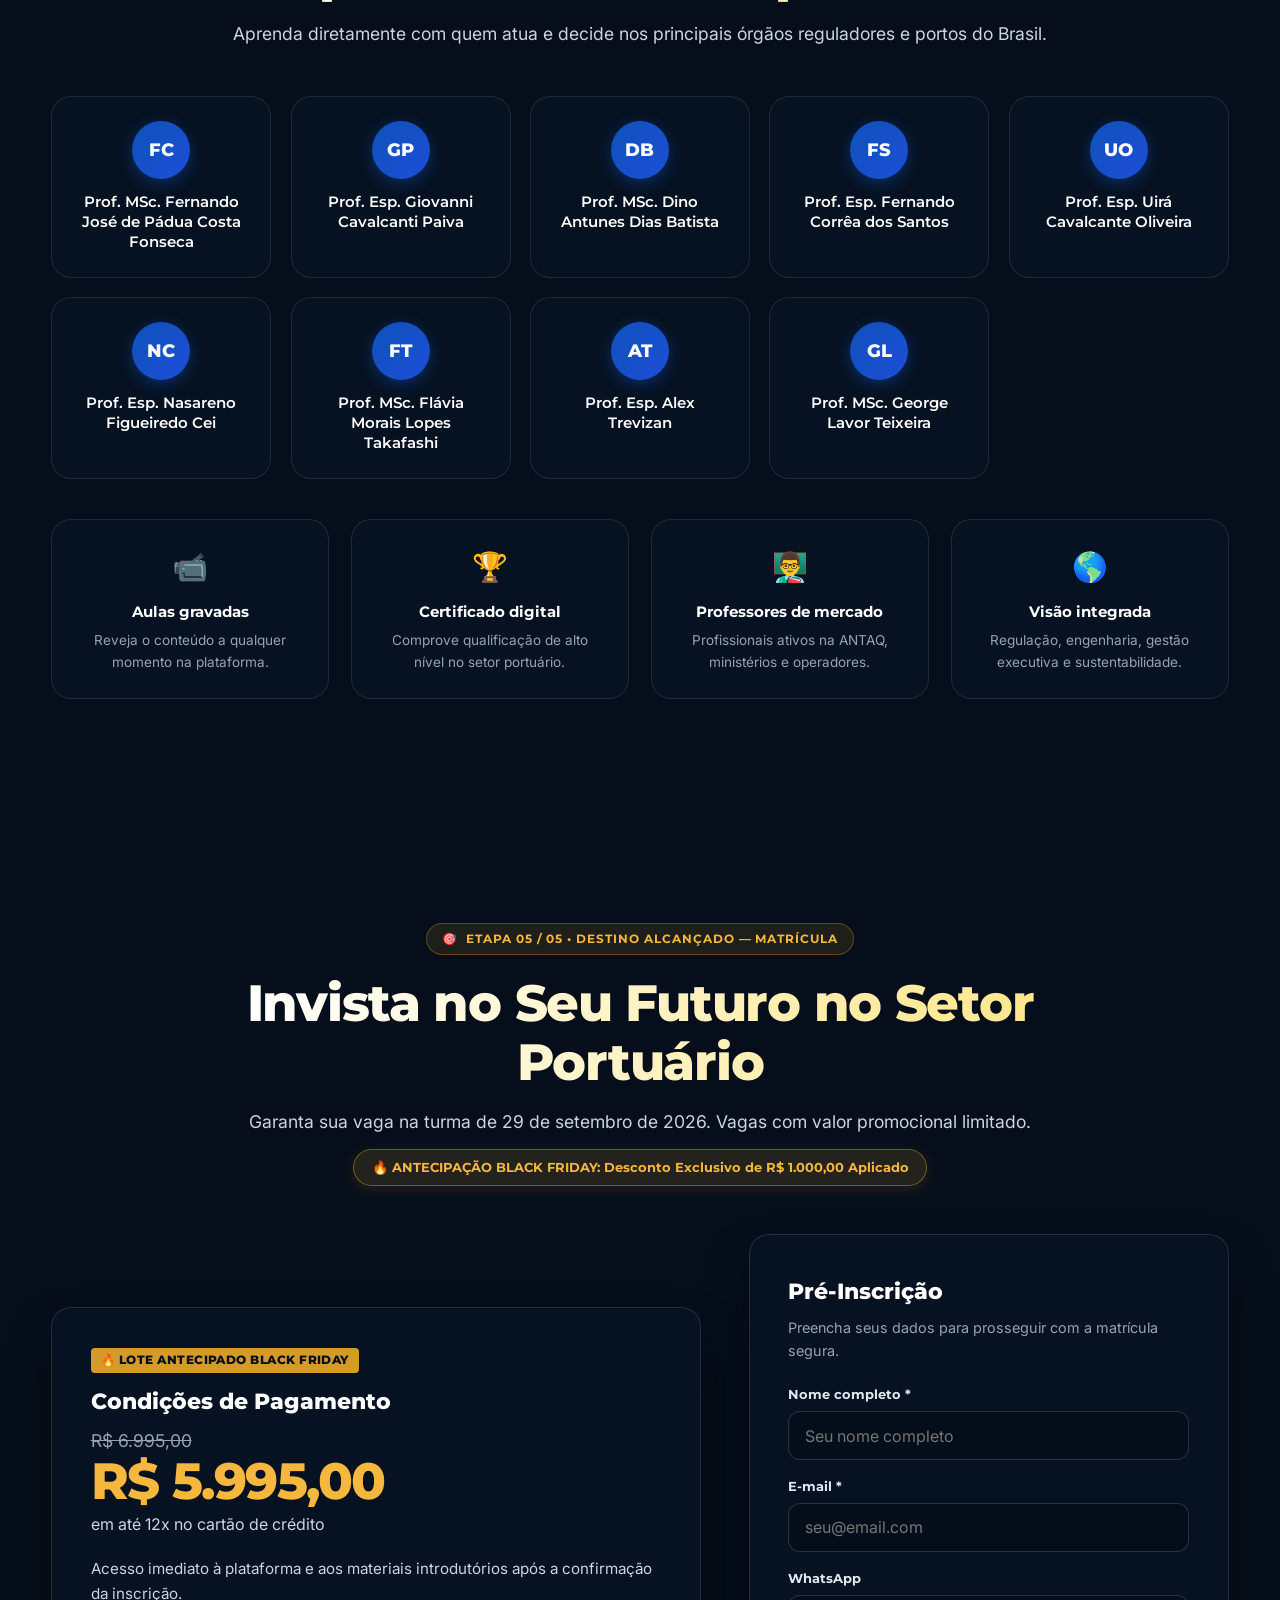
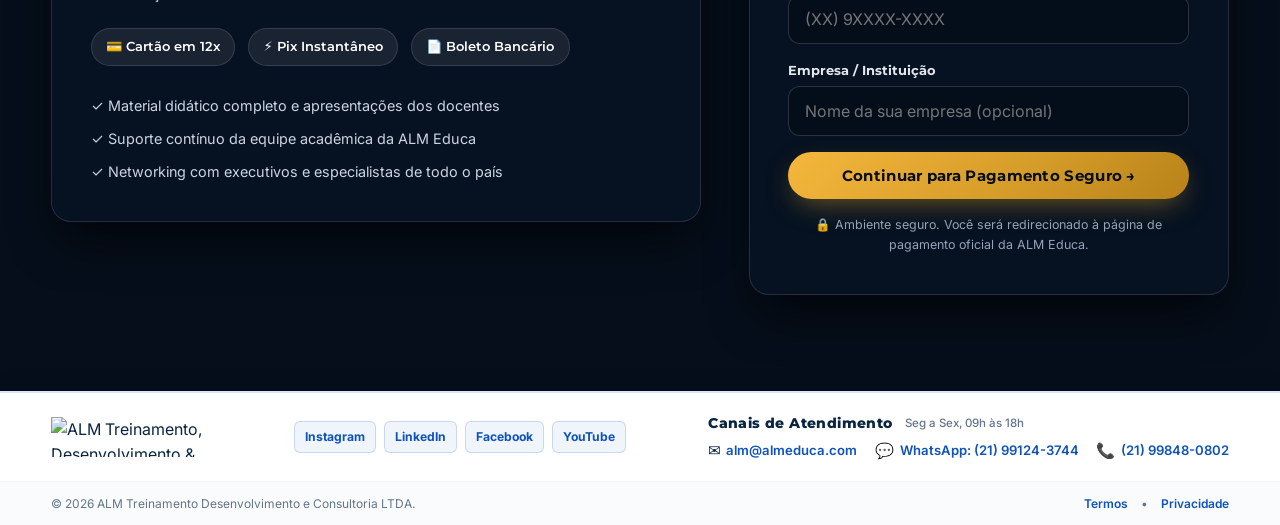
==== commit edcf687f: "Landing page Alm Educa com cena 3D interativa de porto" ====
--- a/index.html
+++ b/index.html
@@ -26,7 +26,7 @@
     <div class="hud-nav-inner">
       <div class="hud-nav-brand">
         <a href="#etapa-1" class="hud-logo-link" title="ALM Educa">
-          <img src="https://static.wixstatic.com/media/160cbf_58d0c4316de9463f92266f57f5fbd9fd~mv2.png/v1/crop/x_0,y_31,w_957,h_158/fill/w_615,h_102,al_c,q_85,usm_0.66_1.00_0.01,enc_avif,quality_auto/TREINAMENTO%2C%20DESENVOLVIMENTO%20%26%20CONSULTORIA%20(1).png" alt="ALM Educa" class="hud-logo">
+          <img src="assets/alm_logo_highres.png" alt="ALM Treinamento, Desenvolvimento & Consultoria" class="hud-logo">
         </a>
       </div>
 
@@ -91,6 +91,7 @@
 
           <div class="hero-actions">
             <a href="#etapa-5" class="btn btn-primary">Garantir minha vaga</a>
+            <a href="#secao-video" class="btn btn-gold">▶ Vídeo Oficial</a>
             <a href="#etapa-2" class="btn btn-outline">Explorar os 7 módulos ↓</a>
           </div>
 
@@ -100,51 +101,135 @@
           </div>
         </div>
 
-        <!-- Janela de Vídeo e Chamada Promocional Antecipação Black Friday -->
-        <div class="stage-glass-card hero-video-card">
-          <div class="bf-promo-badge">
-            <span class="bf-fire">🔥</span>
-            <span class="bf-text">ANTECIPAÇÃO BLACK FRIDAY</span>
-            <span class="bf-tag">LOTE EXCLUSIVO</span>
-          </div>
-
-          <div class="video-card-header">
-            <h3>Assista ao Vídeo Oficial do Curso</h3>
-            <p>Conheça em detalhes a capacitação com a equipe docente e executiva da ALM Educa.</p>
-          </div>
-
-          <!-- Janela do Vídeo Incorporado do YouTube -->
-          <div class="video-window-wrapper">
-            <iframe 
-              src="https://www.youtube-nocookie.com/embed/_EDt33fRaso?rel=0&modestbranding=1" 
-              title="Apresentação do Curso - ALM Educa" 
-              allow="accelerometer; autoplay; clipboard-write; encrypted-media; gyroscope; picture-in-picture; web-share" 
-              allowfullscreen>
-            </iframe>
-          </div>
-
-          <!-- Chamada para o Canal Oficial no YouTube -->
-          <div class="video-channel-box">
-            <div class="channel-info">
-              <span class="yt-play-icon">▶️</span>
-              <div class="channel-texts">
-                <strong>Canal Oficial ALM Educa</strong>
-                <span>Acesse para mais aulas, palestras e análises portuárias</span>
-              </div>
-            </div>
-            <a href="https://www.youtube.com/@almeduca" target="_blank" class="btn-yt-channel" rel="noopener noreferrer">
-              Ver Canal ↗
+        <!-- Painel Executivo / Destaques da Formação -->
+        <div class="stage-glass-card hero-highlights-card">
+          <div class="highlights-header">
+            <span class="highlights-badge">⚓ FORMAÇÃO EXECUTIVA ALM EDUCA</span>
+            <h3>Excelência em Gestão &amp; Logística Portuária</h3>
+            <p>O programa mais completo do país dedicado à regulação, infraestrutura e fluxos multimodais de carga.</p>
+          </div>
+
+          <div class="highlights-list">
+            <div class="highlight-item">
+              <div class="highlight-icon">⚡</div>
+              <div class="highlight-content">
+                <strong>Nova Fronteira: Óleo &amp; Gás</strong>
+                <span>Impactos e demandas logísticas da Margem Equatorial nos portos brasileiros.</span>
+              </div>
+            </div>
+
+            <div class="highlight-item">
+              <div class="highlight-icon">🏛️</div>
+              <div class="highlight-content">
+                <strong>9 Especialistas &amp; Autoridades</strong>
+                <span>Aprenda diretamente com gestores públicos, advogados setoriais e operadores portuários.</span>
+              </div>
+            </div>
+
+            <div class="highlight-item">
+              <div class="highlight-icon">🎯</div>
+              <div class="highlight-content">
+                <strong>102 Horas de Imersão Ao Vivo</strong>
+                <span>7 módulos estratégicos com 49 etapas práticas e estudos de casos reais.</span>
+              </div>
+            </div>
+
+            <div class="highlight-item">
+              <div class="highlight-icon">📜</div>
+              <div class="highlight-content">
+                <strong>Certificação Executiva Reconhecida</strong>
+                <span>Qualificação de alto peso para ascensão em autoridades portuárias, TUPs e operadores.</span>
+              </div>
+            </div>
+          </div>
+
+          <div class="highlights-cta">
+            <a href="#secao-video" class="btn btn-gold btn-block">
+              ▶ Assista ao Vídeo Oficial da Margem Equatorial ↓
             </a>
           </div>
-
-          <!-- Rodapé do Card com Chamada Black Friday -->
-          <div class="video-card-cta">
-            <div class="bf-price-row">
-              <span class="bf-price-label">Valor Promocional Antecipado:</span>
-              <span class="bf-price-value">R$ 5.995,00 <span class="bf-old-price">R$ 6.995,00</span></span>
-            </div>
-            <a href="#etapa-5" class="btn btn-primary btn-block">Garantir Vaga com Desconto Black Friday →</a>
-          </div>
+        </div>
+      </div>
+    </section>
+
+    <!-- ========================================================
+         SESSÃO ESPECIAL: VÍDEO OFICIAL & MARGEM EQUATORIAL
+         A Nova Fronteira de Óleo & Gás e a Expansão Portuária
+         ======================================================== -->
+    <section class="port-stage stage-video-full" id="secao-video">
+      <div class="container">
+        <div class="stage-glass-card video-feature-card">
+
+          <div class="video-feature-header">
+            <div class="video-tags-row">
+              <div class="bf-promo-badge">
+                <span class="bf-fire">🔥</span>
+                <span class="bf-text">ANTECIPAÇÃO BLACK FRIDAY</span>
+                <span class="bf-tag">LOTE EXCLUSIVO</span>
+              </div>
+              <div class="frontier-badge">
+                <span class="frontier-icon">🌊</span>
+                <span>NOVA FRONTEIRA • MARGEM EQUATORIAL</span>
+              </div>
+            </div>
+
+            <h2 class="video-feature-title">Assista ao Vídeo Oficial do Curso</h2>
+            <p class="video-feature-subtitle">Conheça em detalhes a capacitação com a equipe docente e executiva da ALM Educa.</p>
+          </div>
+
+          <!-- Texto de Contexto Estratégico: Margem Equatorial & Crescimento do Setor -->
+          <div class="equatorial-context-box">
+            <div class="context-icon">⚡</div>
+            <div class="context-body">
+              <h3 class="context-title">O Impacto da Margem Equatorial no Crescimento do Setor Portuário</h3>
+              <p class="context-text">
+                A nova fronteira de exploração de óleo e gás na <strong>Margem Equatorial brasileira</strong> desponta como um dos maiores motores de desenvolvimento econômico e logístico das próximas décadas. Da bacia da Foz do Amazonas até a bacia Potiguar, a abertura dessa fronteira energética exige dos portos nacionais um salto imediato em capacidade operacional, infraestrutura de berços, bases de apoio offshore, operações Ship-to-Shore (STS), dragagem de aprofundamento e conformidade socioambiental rigorosa.
+              </p>
+              <p class="context-text">
+                Os vídeos promovidos pela ALM Educa ilustram esse momento decisivo e destacam como a capacitação de executivos, gestores e engenheiros é indispensável para liderar as novas operações portuárias e fluxos logísticos integrados do Brasil.
+              </p>
+            </div>
+          </div>
+
+          <!-- Janela do Vídeo Incorporado em Linha Inteira (16:9 Cinema) -->
+          <div class="video-player-container">
+            <div class="video-player-frame">
+              <iframe 
+                src="https://www.youtube-nocookie.com/embed/_EDt33fRaso?rel=0&modestbranding=1" 
+                title="Assista ao Vídeo Oficial do Curso - ALM Educa" 
+                allow="accelerometer; autoplay; clipboard-write; encrypted-media; gyroscope; picture-in-picture; web-share" 
+                allowfullscreen>
+              </iframe>
+            </div>
+          </div>
+
+          <!-- Barra Inferior: Canal do YouTube + Chamada de Black Friday -->
+          <div class="video-feature-footer">
+            <div class="yt-channel-feature">
+              <div class="yt-channel-icon-wrap">
+                <span class="yt-play-triangle">▶</span>
+              </div>
+              <div class="yt-channel-copy">
+                <strong>Canal Oficial ALM Educa no YouTube</strong>
+                <span>Inscreva-se para assistir a análises técnicas, webinars e conteúdos exclusivos do setor portuário.</span>
+              </div>
+              <a href="https://www.youtube.com/@almeduca" target="_blank" rel="noopener noreferrer" class="btn btn-yt">
+                Acessar Canal ↗
+              </a>
+            </div>
+
+            <div class="bf-cta-feature">
+              <div class="bf-cta-price-box">
+                <span class="bf-label">Condição Antecipada Black Friday:</span>
+                <span class="bf-price-highlight">R$ 5.995,00 <span class="bf-price-strike">R$ 6.995,00</span></span>
+                <span class="bf-installments">em até 12x no cartão de crédito</span>
+              </div>
+              <a href="#etapa-5" class="btn btn-primary">
+                Garantir Vaga com Desconto Black Friday →
+              </a>
+            </div>
+          </div>
+
         </div>
       </div>
     </section>
@@ -177,51 +262,107 @@
         <div class="modules-glass-grid">
           <article class="module-glass-card">
             <div class="module-number">01</div>
-            <h3>Conceitos básicos logísticos e portuários</h3>
-            <p>Fundamentos da cadeia logística, tipologia portuária e o papel dos portos na economia brasileira.</p>
+            <h3>Módulo 1: Conceitos básicos logísticos e portuários</h3>
             <span class="module-badge">8 etapas</span>
+            <ul class="module-topics-list">
+              <li class="topic-item"><span class="topic-num">1.1</span><span class="topic-text">Modais de transporte</span></li>
+              <li class="topic-item"><span class="topic-num">1.2</span><span class="topic-text">Matriz de transporte</span></li>
+              <li class="topic-item"><span class="topic-num">1.3</span><span class="topic-text">Instalação Portuária</span></li>
+              <li class="topic-item"><span class="topic-num">1.4</span><span class="topic-text">Porto Organizado</span></li>
+              <li class="topic-item"><span class="topic-num">1.5</span><span class="topic-text">Retroárea portuária</span></li>
+              <li class="topic-item"><span class="topic-num">1.6</span><span class="topic-text">Autoridade Portuária</span></li>
+              <li class="topic-item"><span class="topic-num">1.7</span><span class="topic-text">Arrendamento portuário</span></li>
+              <li class="topic-item"><span class="topic-num">1.8</span><span class="topic-text">Delegação dos Portos Organizados</span></li>
+            </ul>
           </article>
 
           <article class="module-glass-card">
             <div class="module-number">02</div>
-            <h3>Marco Legal — Sistema de Transportes</h3>
-            <p>Lei nº 10.233/01, ANTT, modal rodoviário, ferroviário e dutoviário e a integração regulatória.</p>
+            <h3>Módulo 2: Marco Legal – Sistema de Transportes</h3>
             <span class="module-badge">9 etapas</span>
+            <ul class="module-topics-list">
+              <li class="topic-item"><span class="topic-num">2.1</span><span class="topic-text">Lei 12.379/11 – Sistema de Transportes</span></li>
+              <li class="topic-item"><span class="topic-num">2.2</span><span class="topic-text">Lei 10.233/01 – criação da ANTT e ANTAQ</span></li>
+              <li class="topic-item"><span class="topic-num">2.3</span><span class="topic-text">Abordagem sobre o Subsistema rodoviário</span></li>
+              <li class="topic-item"><span class="topic-num">2.4</span><span class="topic-text">Abordagem sobre o Subsistema ferroviário</span></li>
+              <li class="topic-item"><span class="topic-num">2.5</span><span class="topic-text">Abordagem sobre o Subsistema hidroviário</span></li>
+              <li class="topic-item"><span class="topic-num">2.6</span><span class="topic-text">Abordagem sobre o Subsistema marítimo</span></li>
+              <li class="topic-item"><span class="topic-num">2.7</span><span class="topic-text">Abordagem sobre o Subsistema dutoviário</span></li>
+              <li class="topic-item"><span class="topic-num">2.8</span><span class="topic-text">Concessões Ferroviárias</span></li>
+              <li class="topic-item"><span class="topic-num">2.9</span><span class="topic-text">Novas malhas estruturantes</span></li>
+            </ul>
           </article>
 
           <article class="module-glass-card">
             <div class="module-number">03</div>
-            <h3>Marco Legal — Portuário</h3>
-            <p>Leis nº 12.379/11 e 12.815/13, modelos de outorga, atos infralegais e governança setorial.</p>
+            <h3>Módulo 3: Marco Legal – Portuário</h3>
             <span class="module-badge">6 etapas</span>
+            <ul class="module-topics-list">
+              <li class="topic-item"><span class="topic-num">3.1</span><span class="topic-text">Histórico do arcabouço legal</span></li>
+              <li class="topic-item"><span class="topic-num">3.2</span><span class="topic-text">Lei 12.815/13 e Decreto Regulamentador</span></li>
+              <li class="topic-item"><span class="topic-num">3.3</span><span class="topic-text">Principais Portarias e Instruções Normativas</span></li>
+              <li class="topic-item"><span class="topic-num">3.4</span><span class="topic-text">Instrumentos de Participação Social</span></li>
+              <li class="topic-item"><span class="topic-num">3.5</span><span class="topic-text">Aspectos concorrenciais</span></li>
+              <li class="topic-item"><span class="topic-num">3.6</span><span class="topic-text">O papel das Associações Setoriais</span></li>
+            </ul>
           </article>
 
           <article class="module-glass-card">
             <div class="module-number">04</div>
-            <h3>Planejamento Portuário</h3>
-            <p>Plano Nacional de Logística, zoneamento, projeção de demanda e alocação estratégica de recursos.</p>
+            <h3>Módulo 4: Planejamento Portuário</h3>
             <span class="module-badge">4 etapas</span>
+            <ul class="module-topics-list">
+              <li class="topic-item"><span class="topic-num">4.1</span><span class="topic-text">Importância do Porto no contexto econômico nacional</span></li>
+              <li class="topic-item"><span class="topic-num">4.2</span><span class="topic-text">O Porto na relação com a cidade</span></li>
+              <li class="topic-item"><span class="topic-num">4.3</span><span class="topic-text">Modais de acesso aos Portos</span></li>
+              <li class="topic-item"><span class="topic-num">4.5</span><span class="topic-text">Papel dos Agentes de Governo</span></li>
+            </ul>
           </article>
 
           <article class="module-glass-card">
             <div class="module-number">05</div>
-            <h3>Gestão Portuária</h3>
-            <p>Autoridades Portuárias, operadores, tarifas, contratos, trabalhadores e indicadores de performance.</p>
+            <h3>Módulo 5: Gestão Portuária</h3>
             <span class="module-badge">8 etapas</span>
+            <ul class="module-topics-list">
+              <li class="topic-item"><span class="topic-num">5.1</span><span class="topic-text">Plano de Desenvolvimento e Zoneamento Portuário</span></li>
+              <li class="topic-item"><span class="topic-num">5.2</span><span class="topic-text">Integração com os diversos modais</span></li>
+              <li class="topic-item"><span class="topic-num">5.3</span><span class="topic-text">Tipos de cargas e seus equipamentos operacionais</span></li>
+              <li class="topic-item"><span class="topic-num">5.4</span><span class="topic-text">Operadores Portuários e relação com o trabalho</span></li>
+              <li class="topic-item"><span class="topic-num">5.5</span><span class="topic-text">Agentes Intervenientes (praticagem, armadores, etc.)</span></li>
+              <li class="topic-item"><span class="topic-num">5.6</span><span class="topic-text">Serviços disponibilizados pela Autoridade Portuária</span></li>
+              <li class="topic-item"><span class="topic-num">5.7</span><span class="topic-text">Formas de Receita dos Portos</span></li>
+              <li class="topic-item"><span class="topic-num">5.9</span><span class="topic-text">Números do Setor</span></li>
+            </ul>
           </article>
 
           <article class="module-glass-card">
             <div class="module-number">06</div>
-            <h3>Engenharia Portuária</h3>
-            <p>Dragagem, acessos aquaviários, layouts de berços e pátios, obras de conexão e modal ferroviário.</p>
+            <h3>Módulo 6: Engenharia Portuária</h3>
             <span class="module-badge">8 etapas</span>
+            <ul class="module-topics-list">
+              <li class="topic-item"><span class="topic-num">6.1</span><span class="topic-text">Tipos de dragagens nas instalações portuárias</span></li>
+              <li class="topic-item"><span class="topic-num">6.2</span><span class="topic-text">Tipos e aplicação de áreas de acostagem</span></li>
+              <li class="topic-item"><span class="topic-num">6.3</span><span class="topic-text">Tipos de Armazenagem</span></li>
+              <li class="topic-item"><span class="topic-num">6.4</span><span class="topic-text">Obras ferroviárias</span></li>
+              <li class="topic-item"><span class="topic-num">6.5</span><span class="topic-text">Obras aeroviárias</span></li>
+              <li class="topic-item"><span class="topic-num">6.6</span><span class="topic-text">Obras rodoviárias</span></li>
+              <li class="topic-item"><span class="topic-num">6.7</span><span class="topic-text">Obras dutoviárias</span></li>
+              <li class="topic-item"><span class="topic-num">6.8</span><span class="topic-text">Situação dos estaleiros nacionais</span></li>
+            </ul>
           </article>
 
           <article class="module-glass-card">
             <div class="module-number">07</div>
-            <h3>Gestão Ambiental</h3>
-            <p>Licenciamento, gerenciamento de riscos e resíduos, mitigação de GEE e transição energética.</p>
+            <h3>Módulo 7: Gestão Ambiental</h3>
             <span class="module-badge">6 etapas</span>
+            <ul class="module-topics-list">
+              <li class="topic-item"><span class="topic-num">7.1</span><span class="topic-text">Importância do Licenciamento Ambiental nas concessões</span></li>
+              <li class="topic-item"><span class="topic-num">7.2</span><span class="topic-text">Gestão de Riscos nos portos</span></li>
+              <li class="topic-item"><span class="topic-num">7.3</span><span class="topic-text">Gestão de Resíduos</span></li>
+              <li class="topic-item"><span class="topic-num">7.4</span><span class="topic-text">Relação com o VIGIAGRO e ANVISA</span></li>
+              <li class="topic-item"><span class="topic-num">7.5</span><span class="topic-text">Transição energética</span></li>
+              <li class="topic-item"><span class="topic-num">7.6</span><span class="topic-text">Índice de Desempenho Ambiental</span></li>
+            </ul>
           </article>
         </div>
       </div>
@@ -383,13 +524,13 @@
     </section>
 
     <!-- ============================================================
-         RODAPÉ COMPACTO COM FAIXA DE PONTA A PONTA (ALTO CONTRASTE)
+         RODAPÉ ULTRA-COMPACTO EM BRANCO (ESTILO HEADER)
          ============================================================ -->
     <footer class="port-footer" id="portFooter">
       <div class="container footer-compact-container">
         <!-- Logo ALM Educa e Redes Sociais -->
         <div class="footer-compact-brand">
-          <img src="https://static.wixstatic.com/media/160cbf_58d0c4316de9463f92266f57f5fbd9fd~mv2.png/v1/crop/x_0,y_31,w_957,h_158/fill/w_615,h_102,al_c,q_85,usm_0.66_1.00_0.01,enc_avif,quality_auto/TREINAMENTO%2C%20DESENVOLVIMENTO%20%26%20CONSULTORIA%20(1).png" alt="ALM Treinamento, Desenvolvimento & Consultoria" class="footer-logo">
+          <img src="assets/alm_logo_highres.png" alt="ALM Treinamento, Desenvolvimento & Consultoria" class="footer-logo">
           <div class="footer-social-list">
             <a href="https://www.instagram.com/alm.educa/" target="_blank" class="footer-social-btn" aria-label="Instagram">Instagram</a>
             <a href="https://www.linkedin.com/company/almeduca/posts/?feedView=all" target="_blank" class="footer-social-btn" aria-label="LinkedIn">LinkedIn</a>
@@ -398,9 +539,12 @@
           </div>
         </div>
 
-        <!-- Canais de Atendimento -->
+        <!-- Canais de Atendimento em Linha Compacta -->
         <div class="footer-compact-contact">
-          <h4>Canais de Atendimento</h4>
+          <div class="footer-contact-header">
+            <h4>Canais de Atendimento</h4>
+            <span class="f-schedule">Seg a Sex, 09h às 18h</span>
+          </div>
           <ul class="footer-contact-list">
             <li>
               <span class="f-icon">✉️</span>
@@ -412,16 +556,15 @@
             </li>
             <li>
               <span class="f-icon">📞</span>
-              <a href="tel:+5521998480802">Telefone: (21) 99848-0802</a>
+              <a href="tel:+5521998480802">(21) 99848-0802</a>
             </li>
-            <li class="f-schedule">Atendimento acadêmico de Seg a Sex: 09h às 18h</li>
           </ul>
         </div>
       </div>
 
       <div class="footer-bottom">
         <div class="container footer-bottom-inner">
-          <p>© 2026 ALM Treinamento Desenvolvimento e Consultoria LTDA. Todos os direitos reservados.</p>
+          <p>© 2026 ALM Treinamento Desenvolvimento e Consultoria LTDA.</p>
           <div class="footer-legal-links">
             <a href="https://www.almeduca.com/termos-e-condi%C3%A7%C3%B5es" target="_blank">Termos</a>
             <span>•</span>
--- a/styles.css
+++ b/styles.css
@@ -131,11 +131,13 @@
 }
 
 .hud-logo {
-  height: 32px;
+  height: 48px;
+  max-height: 52px;
   width: auto;
   object-fit: contain;
   filter: none;
   transition: transform var(--transition);
+  display: block;
 }
 
 .hud-logo:hover {
@@ -520,20 +522,22 @@
 }
 
 /* ============================================================
-   CARD DE VÍDEO & ANTECIPAÇÃO BLACK FRIDAY (HERO)
+   CARD DE DESTAQUES EXECUTIVOS (HERO RIGHT)
    ============================================================ */
-.hero-video-card {
+.hero-highlights-card {
   display: flex;
   flex-direction: column;
-  gap: 1.1rem;
+  gap: 1.2rem;
   background: rgba(4, 12, 24, 0.88);
-  border: 1px solid rgba(212, 155, 40, 0.4);
-  box-shadow: 0 20px 45px rgba(0, 0, 0, 0.6), 0 0 25px rgba(212, 155, 40, 0.15);
+  border: 1px solid rgba(212, 155, 40, 0.35);
+  box-shadow: 0 20px 45px rgba(0, 0, 0, 0.6), 0 0 25px rgba(212, 155, 40, 0.12);
+  border-radius: var(--radius);
   position: relative;
   overflow: hidden;
-}
-
-.hero-video-card::before {
+  padding: 2rem 1.8rem;
+}
+
+.hero-highlights-card::before {
   content: '';
   position: absolute;
   top: 0;
@@ -543,15 +547,142 @@
   background: linear-gradient(90deg, #d49b28, #f5b73d, #38bdf8, #d49b28);
 }
 
+.highlights-badge {
+  display: inline-block;
+  background: rgba(212, 155, 40, 0.14);
+  border: 1px solid rgba(212, 155, 40, 0.4);
+  color: var(--alm-gold-light);
+  font-family: var(--font-heading);
+  font-size: 0.74rem;
+  font-weight: 800;
+  letter-spacing: 0.05em;
+  padding: 0.28rem 0.75rem;
+  border-radius: 6px;
+  margin-bottom: 0.65rem;
+}
+
+.highlights-header h3 {
+  font-family: var(--font-heading);
+  font-size: 1.3rem;
+  font-weight: 700;
+  color: #ffffff;
+  margin-bottom: 0.35rem;
+  line-height: 1.3;
+}
+
+.highlights-header p {
+  color: var(--text-muted);
+  font-size: 0.88rem;
+  line-height: 1.45;
+}
+
+.highlights-list {
+  display: flex;
+  flex-direction: column;
+  gap: 0.75rem;
+  margin: 0.4rem 0;
+}
+
+.highlight-item {
+  display: flex;
+  align-items: flex-start;
+  gap: 0.8rem;
+  padding: 0.65rem 0.85rem;
+  background: rgba(255, 255, 255, 0.03);
+  border: 1px solid rgba(255, 255, 255, 0.07);
+  border-radius: 8px;
+  transition: var(--transition);
+}
+
+.highlight-item:hover {
+  background: rgba(212, 155, 40, 0.07);
+  border-color: rgba(212, 155, 40, 0.3);
+  transform: translateX(4px);
+}
+
+.highlight-icon {
+  font-size: 1.25rem;
+  line-height: 1;
+  flex-shrink: 0;
+  margin-top: 0.1rem;
+}
+
+.highlight-content strong {
+  display: block;
+  font-family: var(--font-heading);
+  font-size: 0.88rem;
+  font-weight: 700;
+  color: #ffffff;
+  margin-bottom: 0.15rem;
+}
+
+.highlight-content span {
+  display: block;
+  font-size: 0.8rem;
+  color: var(--text-muted);
+  line-height: 1.38;
+}
+
+.highlights-cta {
+  margin-top: 0.4rem;
+}
+
+/* ============================================================
+   SESSÃO DE VÍDEO OFICIAL & MARGEM EQUATORIAL (LINHA INTEIRA)
+   ============================================================ */
+.stage-video-full {
+  padding: 5rem 0 6rem;
+  position: relative;
+}
+
+.video-feature-card {
+  max-width: 1080px;
+  margin: 0 auto;
+  background: rgba(5, 14, 28, 0.94);
+  border: 1.5px solid rgba(212, 155, 40, 0.4);
+  box-shadow: 0 25px 65px rgba(0, 0, 0, 0.75), 0 0 35px rgba(212, 155, 40, 0.15);
+  border-radius: var(--radius);
+  padding: 3rem 2.8rem;
+  display: flex;
+  flex-direction: column;
+  gap: 2rem;
+  position: relative;
+  overflow: hidden;
+}
+
+.video-feature-card::before {
+  content: '';
+  position: absolute;
+  top: 0;
+  left: 0;
+  right: 0;
+  height: 4px;
+  background: linear-gradient(90deg, #d49b28 0%, #f5b73d 35%, #0ea5e9 70%, #d49b28 100%);
+}
+
+.video-feature-header {
+  text-align: center;
+  max-width: 850px;
+  margin: 0 auto;
+}
+
+.video-tags-row {
+  display: flex;
+  align-items: center;
+  justify-content: center;
+  gap: 1rem;
+  flex-wrap: wrap;
+  margin-bottom: 1.25rem;
+}
+
 .bf-promo-badge {
-  display: flex;
-  align-items: center;
-  justify-content: space-between;
-  gap: 0.5rem;
+  display: inline-flex;
+  align-items: center;
+  gap: 0.55rem;
   background: linear-gradient(90deg, rgba(212, 155, 40, 0.22) 0%, rgba(245, 183, 61, 0.12) 100%);
   border: 1px solid rgba(212, 155, 40, 0.45);
-  border-radius: 8px;
-  padding: 0.45rem 0.85rem;
+  border-radius: 999px;
+  padding: 0.4rem 0.95rem;
 }
 
 .bf-fire {
@@ -560,11 +691,10 @@
 
 .bf-text {
   font-family: var(--font-heading);
-  font-size: 0.8rem;
+  font-size: 0.78rem;
   font-weight: 800;
   letter-spacing: 0.06em;
   color: var(--alm-gold-light);
-  flex-grow: 1;
 }
 
 .bf-tag {
@@ -573,38 +703,111 @@
   font-family: var(--font-heading);
   font-size: 0.68rem;
   font-weight: 800;
-  padding: 0.18rem 0.55rem;
+  padding: 0.15rem 0.5rem;
   border-radius: 4px;
   letter-spacing: 0.04em;
 }
 
-.video-card-header h3 {
+.frontier-badge {
+  display: inline-flex;
+  align-items: center;
+  gap: 0.45rem;
+  background: rgba(14, 165, 233, 0.15);
+  border: 1px solid rgba(14, 165, 233, 0.45);
+  color: #38bdf8;
+  padding: 0.4rem 0.95rem;
+  border-radius: 999px;
+  font-family: var(--font-heading);
+  font-size: 0.76rem;
+  font-weight: 800;
+  letter-spacing: 0.05em;
+  text-transform: uppercase;
+}
+
+.frontier-icon {
+  font-size: 1rem;
+}
+
+.video-feature-title {
+  font-family: var(--font-heading);
+  font-size: clamp(1.8rem, 3.2vw, 2.5rem);
+  font-weight: 800;
+  letter-spacing: -0.02em;
+  color: #ffffff;
+  margin-bottom: 0.6rem;
+  line-height: 1.25;
+}
+
+.video-feature-subtitle {
+  font-size: 1.05rem;
+  color: var(--text-muted);
+  line-height: 1.5;
+}
+
+.equatorial-context-box {
+  display: flex;
+  align-items: flex-start;
+  gap: 1.4rem;
+  background: linear-gradient(135deg, rgba(212, 155, 40, 0.09) 0%, rgba(14, 165, 233, 0.07) 100%);
+  border: 1px solid rgba(212, 155, 40, 0.35);
+  border-radius: 12px;
+  padding: 1.6rem 1.8rem;
+}
+
+.context-icon {
+  font-size: 2rem;
+  line-height: 1;
+  flex-shrink: 0;
+  padding: 0.65rem;
+  background: rgba(212, 155, 40, 0.16);
+  border-radius: 12px;
+  border: 1px solid rgba(212, 155, 40, 0.4);
+}
+
+.context-body {
+  flex-grow: 1;
+}
+
+.context-title {
   font-family: var(--font-heading);
   font-size: 1.18rem;
-  font-weight: 700;
-  color: #ffffff;
-  margin-bottom: 0.3rem;
-  line-height: 1.3;
-}
-
-.video-card-header p {
-  color: var(--text-muted);
-  font-size: 0.85rem;
-  line-height: 1.45;
-}
-
-.video-window-wrapper {
+  font-weight: 800;
+  color: var(--alm-gold-light);
+  margin-bottom: 0.6rem;
+  line-height: 1.35;
+}
+
+.context-text {
+  font-size: 0.94rem;
+  color: #cbd5e1;
+  line-height: 1.65;
+  margin-bottom: 0.65rem;
+}
+
+.context-text:last-child {
+  margin-bottom: 0;
+}
+
+.context-text strong {
+  color: #ffffff;
+}
+
+.video-player-container {
+  width: 100%;
+}
+
+.video-player-frame {
   position: relative;
   width: 100%;
   aspect-ratio: 16 / 9;
-  border-radius: 12px;
+  border-radius: 14px;
   overflow: hidden;
-  box-shadow: 0 10px 25px rgba(0, 0, 0, 0.55);
-  border: 1px solid rgba(255, 255, 255, 0.12);
   background: #000000;
-}
-
-.video-window-wrapper iframe {
+  border: 1.5px solid rgba(212, 155, 40, 0.45);
+  box-shadow: 0 15px 45px rgba(0, 0, 0, 0.75), 0 0 35px rgba(212, 155, 40, 0.15);
+}
+
+.video-player-frame iframe {
   position: absolute;
   top: 0;
   left: 0;
@@ -613,104 +816,135 @@
   border: none;
 }
 
-.video-channel-box {
-  display: flex;
-  align-items: center;
-  justify-content: space-between;
-  gap: 0.8rem;
+.video-feature-footer {
+  display: grid;
+  grid-template-columns: 1fr 1fr;
+  gap: 1.5rem;
+  align-items: stretch;
+}
+
+.yt-channel-feature {
+  display: flex;
+  align-items: center;
+  gap: 1.1rem;
   background: rgba(255, 255, 255, 0.04);
-  border: 1px solid rgba(255, 255, 255, 0.08);
+  border: 1px solid rgba(255, 255, 255, 0.1);
+  border-radius: 12px;
+  padding: 1.25rem 1.5rem;
+  transition: var(--transition);
+}
+
+.yt-channel-feature:hover {
+  background: rgba(255, 255, 255, 0.07);
+  border-color: rgba(255, 0, 0, 0.45);
+  box-shadow: 0 8px 25px rgba(255, 0, 0, 0.15);
+}
+
+.yt-channel-icon-wrap {
+  display: flex;
+  align-items: center;
+  justify-content: center;
+  width: 44px;
+  height: 44px;
+  background: #ff0000;
+  color: #ffffff;
   border-radius: 10px;
-  padding: 0.65rem 0.85rem;
-  transition: var(--transition);
-}
-
-.video-channel-box:hover {
-  background: rgba(255, 255, 255, 0.07);
-  border-color: rgba(212, 155, 40, 0.3);
-}
-
-.channel-info {
-  display: flex;
-  align-items: center;
-  gap: 0.65rem;
-}
-
-.yt-play-icon {
-  font-size: 1.3rem;
+  flex-shrink: 0;
+  box-shadow: 0 4px 15px rgba(255, 0, 0, 0.4);
+}
+
+.yt-play-triangle {
+  font-size: 1.15rem;
   line-height: 1;
-}
-
-.channel-texts strong {
-  display: block;
-  font-family: var(--font-heading);
-  font-size: 0.85rem;
-  font-weight: 700;
-  color: #ffffff;
-}
-
-.channel-texts span {
-  display: block;
-  font-size: 0.75rem;
-  color: var(--text-dim);
-}
-
-.btn-yt-channel {
+  margin-left: 2px;
+}
+
+.yt-channel-copy {
+  flex-grow: 1;
+}
+
+.yt-channel-copy strong {
+  display: block;
+  font-family: var(--font-heading);
+  font-size: 0.95rem;
+  font-weight: 700;
+  color: #ffffff;
+  margin-bottom: 0.25rem;
+}
+
+.yt-channel-copy span {
+  display: block;
+  font-size: 0.8rem;
+  color: var(--text-muted);
+  line-height: 1.4;
+}
+
+.btn-yt {
   display: inline-flex;
   align-items: center;
-  padding: 0.35rem 0.75rem;
+  padding: 0.55rem 1.15rem;
   background: #ff0000;
   color: #ffffff;
-  border-radius: 6px;
-  font-family: var(--font-heading);
-  font-size: 0.75rem;
-  font-weight: 700;
-  letter-spacing: 0.02em;
+  border-radius: 8px;
+  font-family: var(--font-heading);
+  font-size: 0.84rem;
+  font-weight: 700;
   white-space: nowrap;
   transition: var(--transition);
-  box-shadow: 0 2px 8px rgba(255, 0, 0, 0.3);
-}
-
-.btn-yt-channel:hover {
+  box-shadow: 0 4px 12px rgba(255, 0, 0, 0.35);
+  flex-shrink: 0;
+}
+
+.btn-yt:hover {
   background: #cc0000;
-  transform: translateY(-1px);
-  box-shadow: 0 4px 12px rgba(255, 0, 0, 0.5);
-  color: #ffffff;
-}
-
-.video-card-cta {
+  transform: translateY(-2px);
+  box-shadow: 0 6px 18px rgba(255, 0, 0, 0.5);
+  color: #ffffff;
+}
+
+.bf-cta-feature {
+  display: flex;
+  align-items: center;
+  justify-content: space-between;
+  gap: 1.2rem;
+  background: linear-gradient(135deg, rgba(212, 155, 40, 0.16) 0%, rgba(10, 24, 48, 0.88) 100%);
+  border: 1px solid rgba(212, 155, 40, 0.45);
+  border-radius: 12px;
+  padding: 1.25rem 1.5rem;
+}
+
+.bf-cta-price-box {
   display: flex;
   flex-direction: column;
-  gap: 0.6rem;
-  margin-top: 0.3rem;
-}
-
-.bf-price-row {
-  display: flex;
-  align-items: baseline;
-  justify-content: space-between;
-  flex-wrap: wrap;
-  gap: 0.4rem;
-  font-size: 0.85rem;
-}
-
-.bf-price-label {
+  gap: 0.2rem;
+}
+
+.bf-cta-price-box .bf-label {
+  font-size: 0.76rem;
+  font-weight: 600;
   color: var(--text-muted);
-  font-size: 0.8rem;
-}
-
-.bf-price-value {
-  font-family: var(--font-heading);
+  text-transform: uppercase;
+  letter-spacing: 0.05em;
+}
+
+.bf-price-highlight {
+  font-family: var(--font-heading);
+  font-size: 1.35rem;
   font-weight: 800;
   color: var(--alm-gold-light);
-  font-size: 1.05rem;
-}
-
-.bf-old-price {
-  font-size: 0.8rem;
+}
+
+.bf-price-strike {
+  font-size: 0.88rem;
   color: var(--text-dim);
   text-decoration: line-through;
-  margin-left: 0.3rem;
+  font-weight: 500;
+  margin-left: 0.35rem;
+}
+
+.bf-installments {
+  font-size: 0.75rem;
+  color: var(--accent);
 }
 
 /* ============================================================
@@ -746,8 +980,8 @@
 
 .modules-glass-grid {
   display: grid;
-  grid-template-columns: repeat(auto-fit, minmax(260px, 1fr));
-  gap: 1.5rem;
+  grid-template-columns: repeat(auto-fit, minmax(320px, 1fr));
+  gap: 1.6rem;
 }
 
 .module-glass-card {
@@ -756,7 +990,7 @@
   -webkit-backdrop-filter: blur(20px);
   border: 1px solid rgba(255, 255, 255, 0.1);
   border-radius: var(--radius);
-  padding: 2.2rem 1.8rem 2rem;
+  padding: 2.2rem 1.6rem 2rem;
   display: flex;
   flex-direction: column;
   align-items: center;
@@ -788,7 +1022,7 @@
   font-size: 1.45rem;
   font-weight: 800;
   letter-spacing: 0.02em;
-  margin: 0 auto 1.25rem;
+  margin: 0 auto 1.1rem;
   box-shadow: 0 4px 15px rgba(212, 155, 40, 0.15);
   transition: var(--transition);
 }
@@ -803,9 +1037,9 @@
 
 .module-glass-card h3 {
   font-family: var(--font-heading);
-  font-size: 1.15rem;
-  font-weight: 700;
-  margin-bottom: 0.75rem;
+  font-size: 1.12rem;
+  font-weight: 700;
+  margin-bottom: 0.55rem;
   color: #ffffff;
   line-height: 1.35;
   text-align: center;
@@ -813,11 +1047,10 @@
 
 .module-glass-card p {
   color: var(--text-muted);
-  font-size: 0.9rem;
-  margin-bottom: 1.4rem;
-  line-height: 1.55;
+  font-size: 0.88rem;
+  margin-bottom: 1.2rem;
+  line-height: 1.5;
   text-align: center;
-  flex-grow: 1;
 }
 
 .module-badge {
@@ -825,15 +1058,59 @@
   align-items: center;
   justify-content: center;
   background: rgba(14, 165, 233, 0.12);
-  border: 1px solid rgba(14, 165, 233, 0.25);
+  border: 1px solid rgba(14, 165, 233, 0.3);
   color: var(--accent);
-  padding: 0.3rem 0.85rem;
+  padding: 0.28rem 0.85rem;
   border-radius: 999px;
   font-family: var(--font-heading);
+  font-size: 0.76rem;
+  font-weight: 700;
+  letter-spacing: 0.04em;
+  margin-bottom: 1.25rem;
+}
+
+.module-topics-list {
+  list-style: none;
+  padding: 0;
+  margin: 0;
+  width: 100%;
+  display: flex;
+  flex-direction: column;
+  gap: 0.45rem;
+  text-align: left;
+}
+
+.topic-item {
+  display: flex;
+  align-items: baseline;
+  gap: 0.6rem;
+  font-size: 0.82rem;
+  color: #cbd5e1;
+  line-height: 1.4;
+  padding: 0.38rem 0.6rem;
+  border-radius: 6px;
+  background: rgba(255, 255, 255, 0.03);
+  border-left: 2.5px solid var(--alm-gold);
+  transition: var(--transition);
+}
+
+.topic-item:hover {
+  background: rgba(212, 155, 40, 0.09);
+  border-left-color: var(--alm-gold-light);
+  color: #ffffff;
+  transform: translateX(3px);
+}
+
+.topic-num {
+  font-family: var(--font-heading);
   font-size: 0.78rem;
   font-weight: 700;
-  letter-spacing: 0.03em;
-  margin-top: auto;
+  color: var(--alm-gold-light);
+  flex-shrink: 0;
+}
+
+.topic-text {
+  flex-grow: 1;
 }
 
 /* ============================================================
@@ -1154,110 +1431,122 @@
 }
 
 /* ============================================================
-   RODAPÉ COMPACTO COM FAIXA DE PONTA A PONTA (ALTO CONTRASTE)
+   RODAPÉ ULTRA-COMPACTO EM BRANCO (ESTILO HEADER)
    ============================================================ */
 .port-footer {
   width: 100%;
   position: relative;
   z-index: 30;
-  background: #020712;
-  border-top: 3px solid var(--alm-gold);
-  box-shadow: 0 -20px 50px rgba(0, 0, 0, 0.95);
+  background: #ffffff;
+  border-top: 2px solid rgba(15, 82, 186, 0.15);
+  box-shadow: 0 -4px 25px rgba(0, 0, 0, 0.06);
   margin-top: 0;
-  color: var(--text-muted);
+  color: #0a2540;
 }
 
 .footer-compact-container {
   display: flex;
   align-items: center;
   justify-content: space-between;
-  gap: 3rem;
-  padding: 2.5rem 0 2rem;
+  gap: 2rem;
+  padding: 1.25rem 0;
   flex-wrap: wrap;
 }
 
 .footer-compact-brand {
   display: flex;
-  flex-direction: column;
-  gap: 1.2rem;
+  align-items: center;
+  gap: 1.4rem;
+  flex-wrap: wrap;
 }
 
 .footer-compact-brand .footer-logo {
-  max-width: 210px;
-  height: auto;
-  filter: brightness(1.2);
+  max-width: 220px;
+  height: 40px;
+  width: auto;
+  object-fit: contain;
+  filter: none;
   display: block;
 }
 
 .footer-social-list {
   display: flex;
-  flex-wrap: wrap;
-  gap: 0.6rem;
+  align-items: center;
+  gap: 0.45rem;
 }
 
 .footer-social-btn {
   display: inline-flex;
   align-items: center;
-  padding: 0.4rem 0.85rem;
-  background: rgba(255, 255, 255, 0.06);
-  border: 1px solid rgba(255, 255, 255, 0.12);
+  padding: 0.32rem 0.65rem;
+  background: rgba(15, 82, 186, 0.06);
+  border: 1px solid rgba(15, 82, 186, 0.18);
   border-radius: 6px;
-  font-size: 0.8rem;
-  font-weight: 600;
-  color: #f1f5f9;
+  font-size: 0.76rem;
+  font-weight: 700;
+  color: #0f52ba;
   transition: var(--transition);
 }
 
 .footer-social-btn:hover {
-  background: rgba(212, 155, 40, 0.22);
-  border-color: var(--alm-gold);
-  color: var(--alm-gold-light);
-  transform: translateY(-2px);
+  background: #0f52ba;
+  border-color: #0f52ba;
+  color: #ffffff;
+  transform: translateY(-1px);
+}
+
+.footer-compact-contact {
+  display: flex;
+  flex-direction: column;
+  gap: 0.35rem;
+}
+
+.footer-contact-header {
+  display: flex;
+  align-items: center;
+  gap: 0.8rem;
 }
 
 .footer-compact-contact h4 {
   font-family: var(--font-heading);
-  font-weight: 700;
-  color: #ffffff;
-  font-size: 1rem;
-  letter-spacing: 0.02em;
-  margin-bottom: 0.8rem;
-  position: relative;
-}
-
-.footer-compact-contact h4::after {
-  content: '';
-  display: block;
-  width: 28px;
-  height: 2px;
-  background: var(--alm-gold);
-  margin-top: 0.4rem;
-  border-radius: 2px;
+  font-weight: 800;
+  color: #0a2540;
+  font-size: 0.85rem;
+  letter-spacing: 0.03em;
+  margin: 0;
+}
+
+.f-schedule {
+  font-size: 0.72rem;
+  color: #64748b;
+  font-weight: 500;
 }
 
 .footer-contact-list {
   list-style: none;
   display: flex;
-  flex-direction: column;
-  gap: 0.55rem;
+  align-items: center;
+  gap: 1.1rem;
+  flex-wrap: wrap;
 }
 
 .footer-contact-list li {
-  font-size: 0.88rem;
-  display: flex;
-  align-items: center;
-  gap: 0.55rem;
+  font-size: 0.82rem;
+  display: inline-flex;
+  align-items: center;
+  gap: 0.35rem;
+  color: #0a2540;
 }
 
 .footer-contact-list a {
-  color: #cbd5e1;
+  color: #0f52ba;
+  font-weight: 600;
   transition: var(--transition);
 }
 
 .footer-contact-list a:hover {
-  color: var(--alm-gold-light);
+  color: #d49b28;
   text-decoration: underline;
-  transform: translateX(2px);
 }
 
 .f-icon {
@@ -1265,16 +1554,10 @@
   line-height: 1;
 }
 
-.f-schedule {
-  font-size: 0.78rem;
-  color: var(--text-dim);
-  margin-top: 0.2rem;
-}
-
 .footer-bottom {
-  border-top: 1px solid rgba(255, 255, 255, 0.08);
-  background: #01040a;
-  padding: 1.2rem 0;
+  border-top: 1px solid #f1f5f9;
+  background: #fafbfc;
+  padding: 0.75rem 0;
 }
 
 .footer-bottom-inner {
@@ -1283,8 +1566,8 @@
   justify-content: space-between;
   gap: 1rem;
   flex-wrap: wrap;
-  font-size: 0.78rem;
-  color: var(--text-dim);
+  font-size: 0.75rem;
+  color: #64748b;
 }
 
 .footer-legal-links {
@@ -1294,12 +1577,13 @@
 }
 
 .footer-legal-links a {
-  color: var(--text-dim);
+  color: #0f52ba;
+  font-weight: 600;
   transition: var(--transition);
 }
 
 .footer-legal-links a:hover {
-  color: var(--alm-gold-light);
+  color: #d49b28;
 }
 
 /* ============================================================
@@ -1309,18 +1593,29 @@
   .stage-grid { grid-template-columns: 1fr; }
   .trust-grid { grid-template-columns: repeat(2, 1fr); }
   .guarantees-glass-strip { grid-template-columns: repeat(2, 1fr); }
+  .video-feature-footer { grid-template-columns: 1fr; }
 }
 
 @media (max-width: 768px) {
   .hud-nav-inner { padding: 0.6rem 1rem; }
+  .hud-logo { height: 38px; }
   .hud-telemetry { display: none; }
   .hud-nav-steps { overflow-x: auto; max-width: 100%; padding-bottom: 4px; }
   .nav-step-btn { padding: 0.35rem 0.65rem; font-size: 0.75rem; }
-  .port-stage { padding: 6rem 0 4rem; }
+  .port-stage { padding: 5rem 0 3.5rem; }
   .stage-title { font-size: 2rem; }
   .hero-meta-grid { grid-template-columns: 1fr; }
   .trust-grid { grid-template-columns: 1fr; }
   .guarantees-glass-strip { grid-template-columns: 1fr; }
-  .footer-compact-container { flex-direction: column; align-items: flex-start; gap: 2rem; }
-  .footer-bottom-inner { flex-direction: column; text-align: center; gap: 0.8rem; }
-}
+  .video-feature-card { padding: 1.8rem 1.2rem; }
+  .equatorial-context-box { flex-direction: column; gap: 0.8rem; padding: 1.2rem; }
+  .context-icon { align-self: flex-start; }
+  .yt-channel-feature { flex-direction: column; align-items: flex-start; gap: 0.8rem; }
+  .bf-cta-feature { flex-direction: column; align-items: flex-start; gap: 0.8rem; }
+  .modules-glass-grid { grid-template-columns: 1fr; }
+  .footer-compact-container { flex-direction: column; align-items: flex-start; gap: 1.2rem; padding: 1.2rem 0; }
+  .footer-compact-brand { flex-direction: column; align-items: flex-start; gap: 0.8rem; }
+  .footer-compact-brand .footer-logo { max-width: 200px; height: 36px; }
+  .footer-contact-list { flex-direction: column; align-items: flex-start; gap: 0.45rem; }
+  .footer-bottom-inner { flex-direction: column; text-align: center; gap: 0.4rem; }
+}
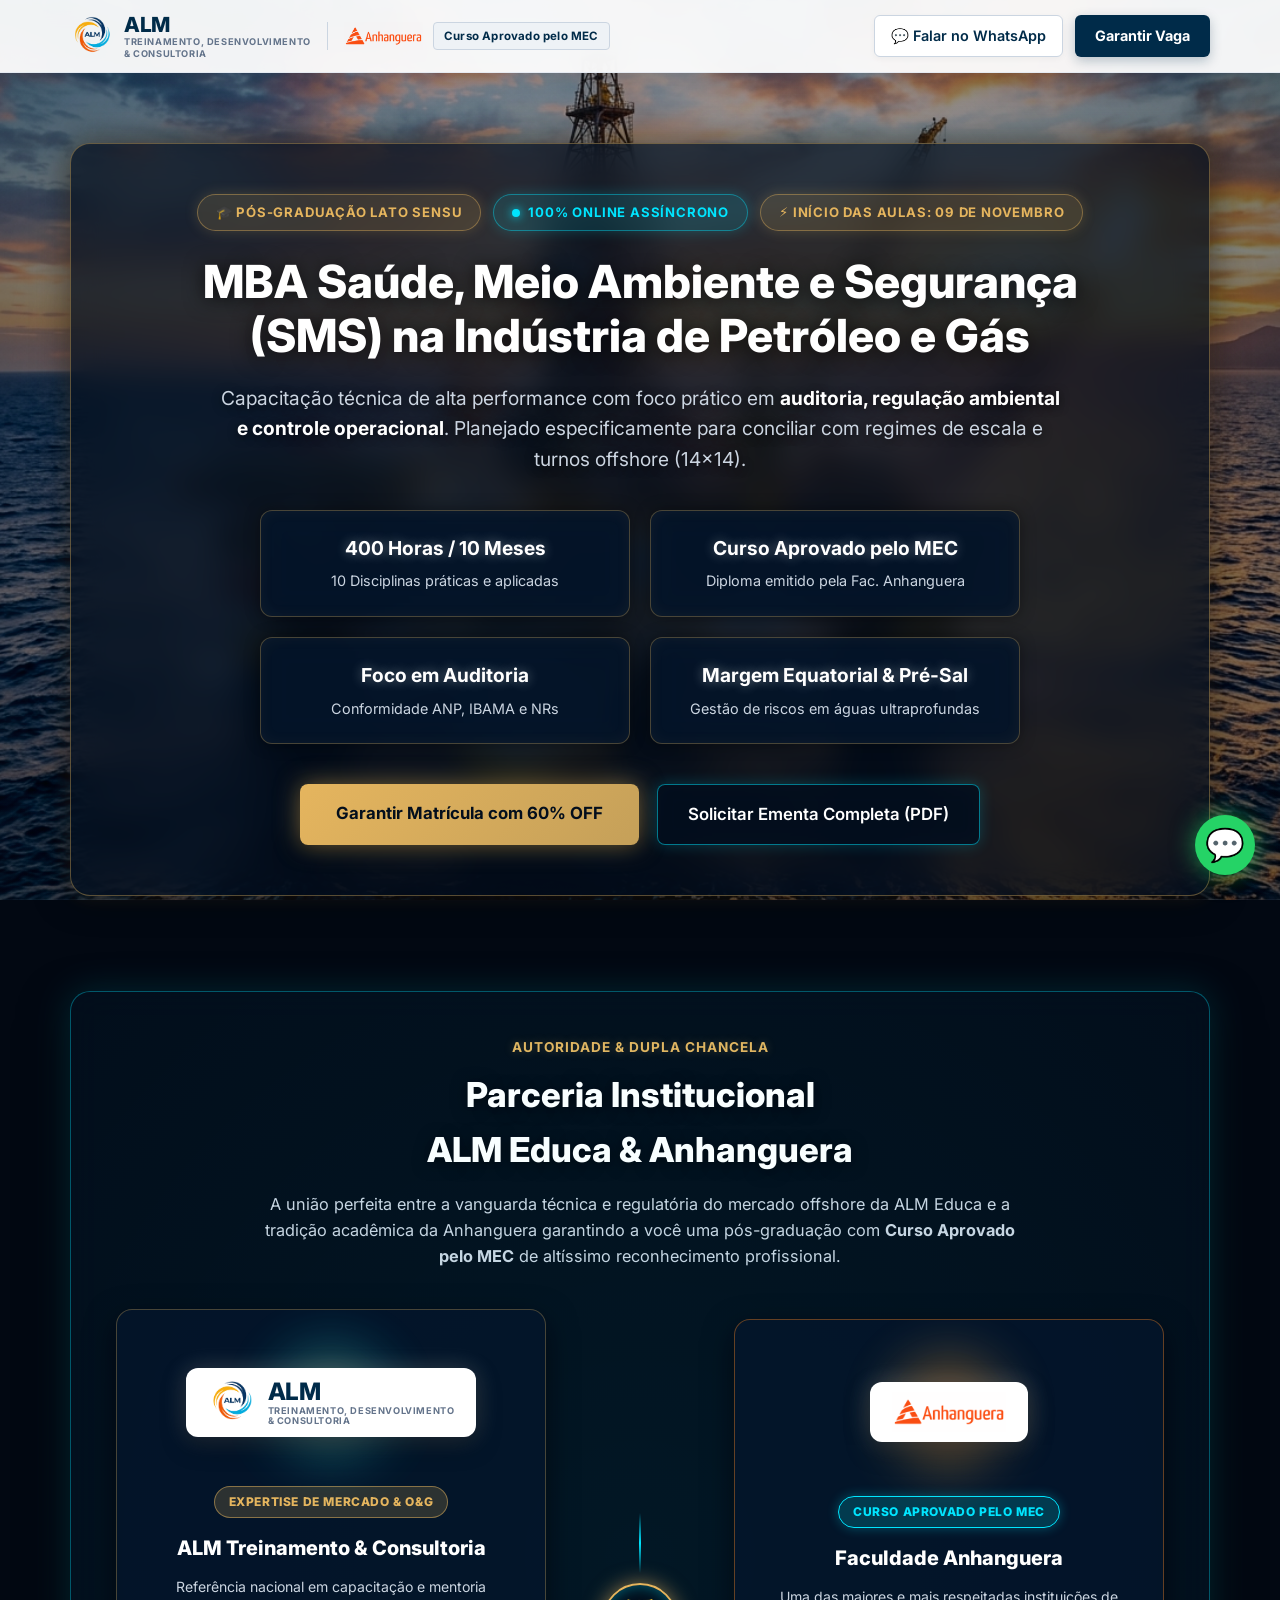
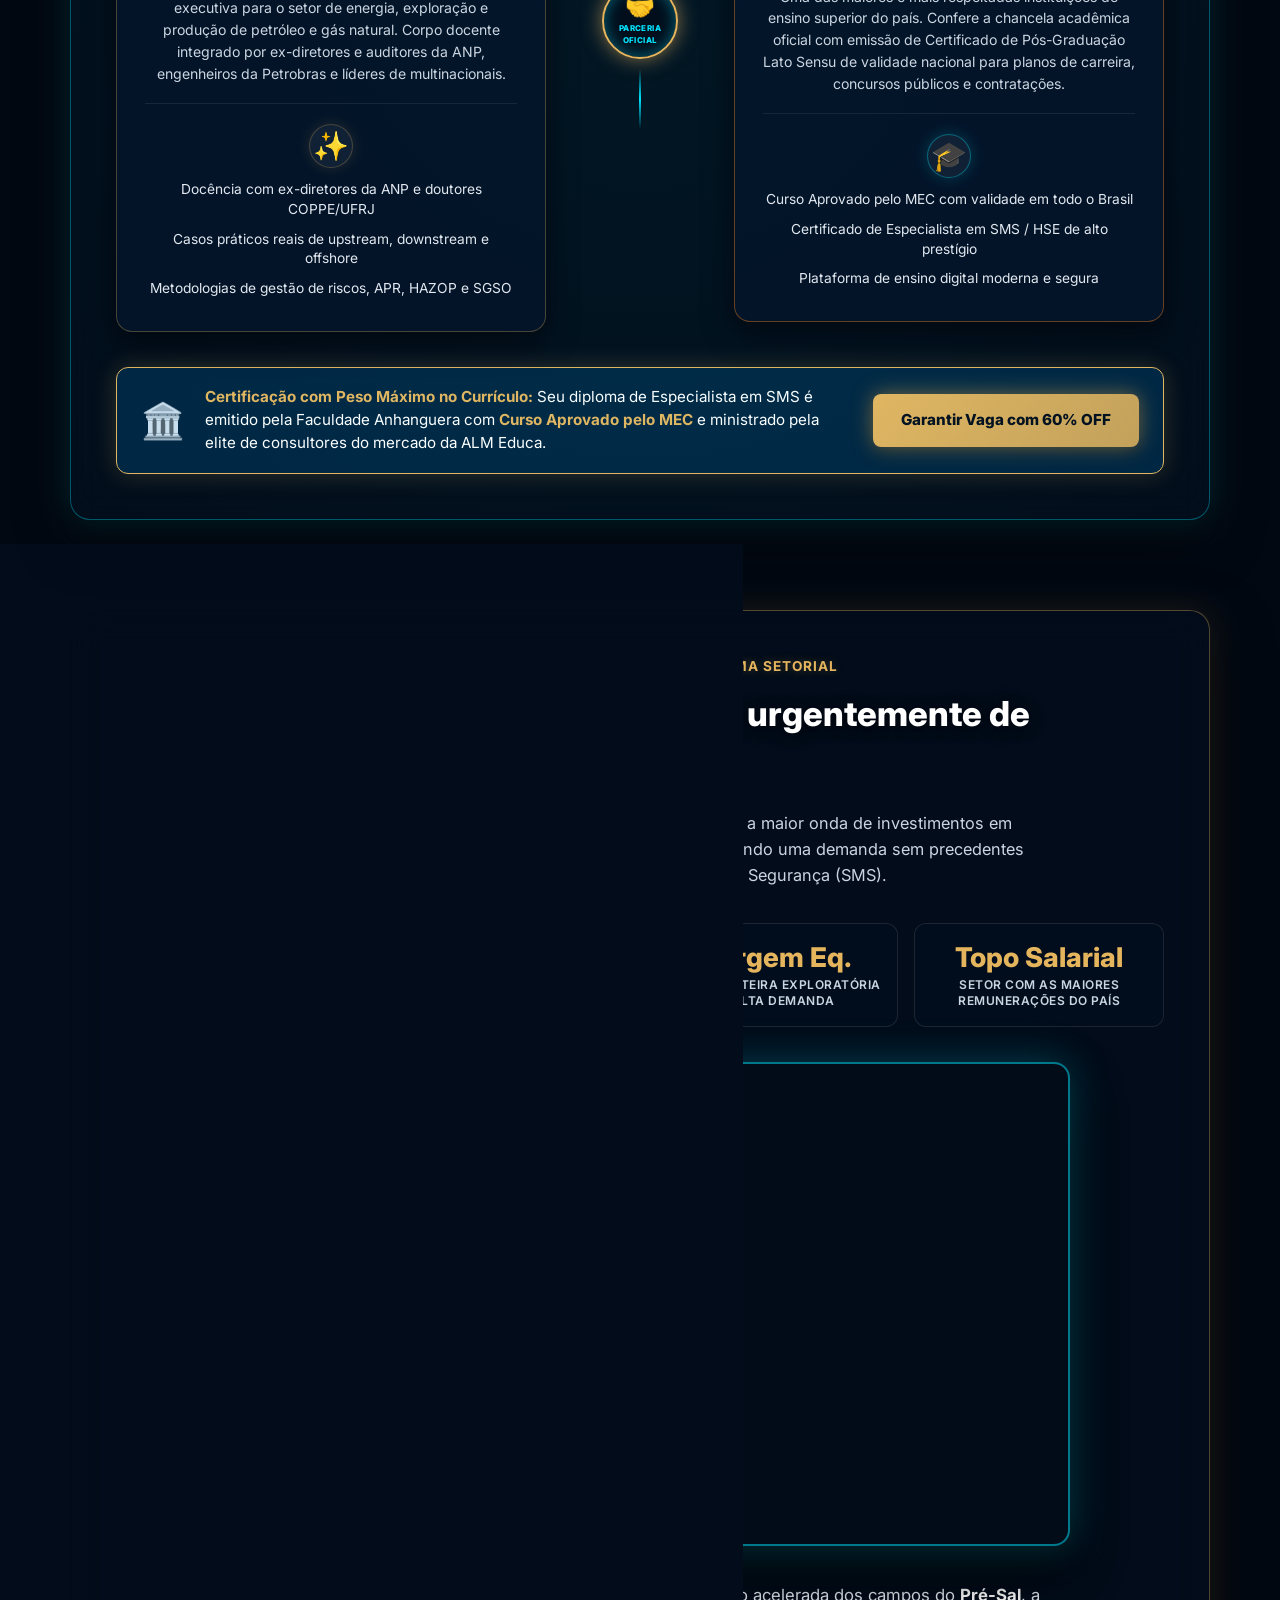
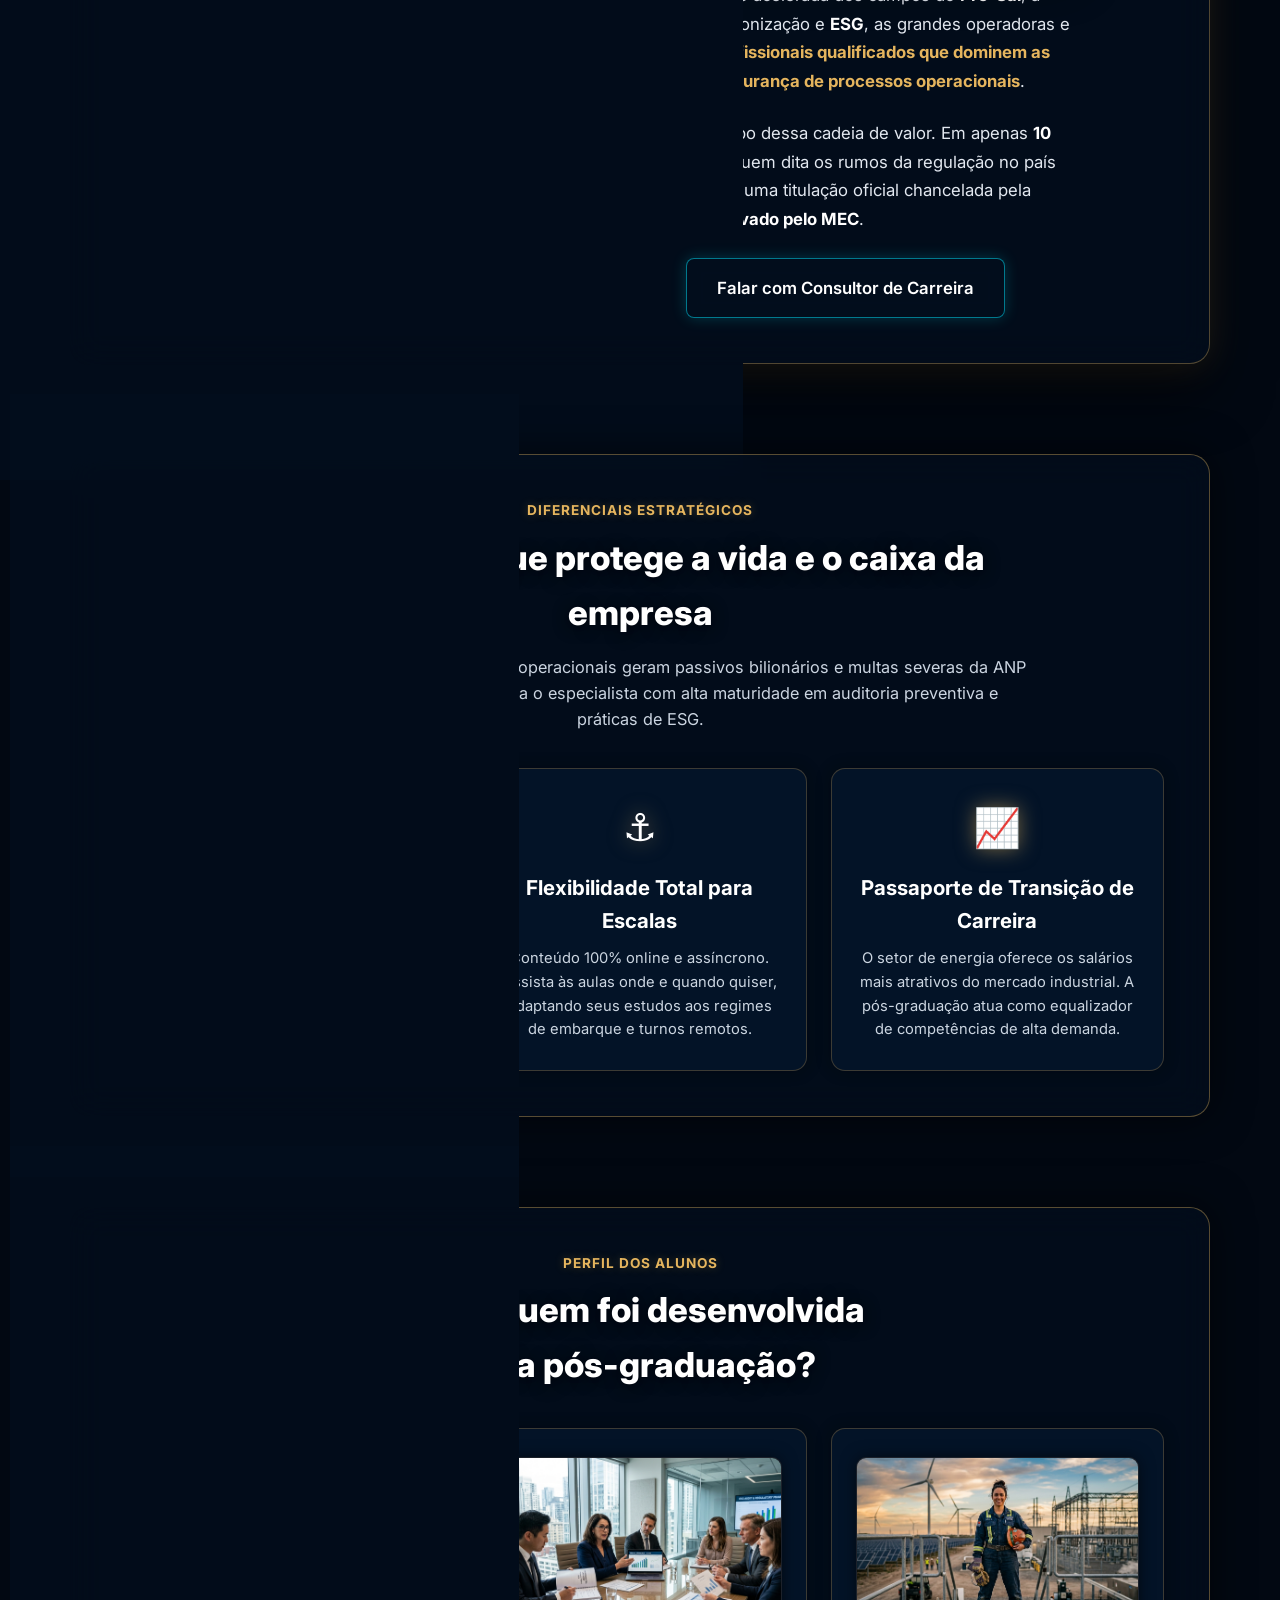
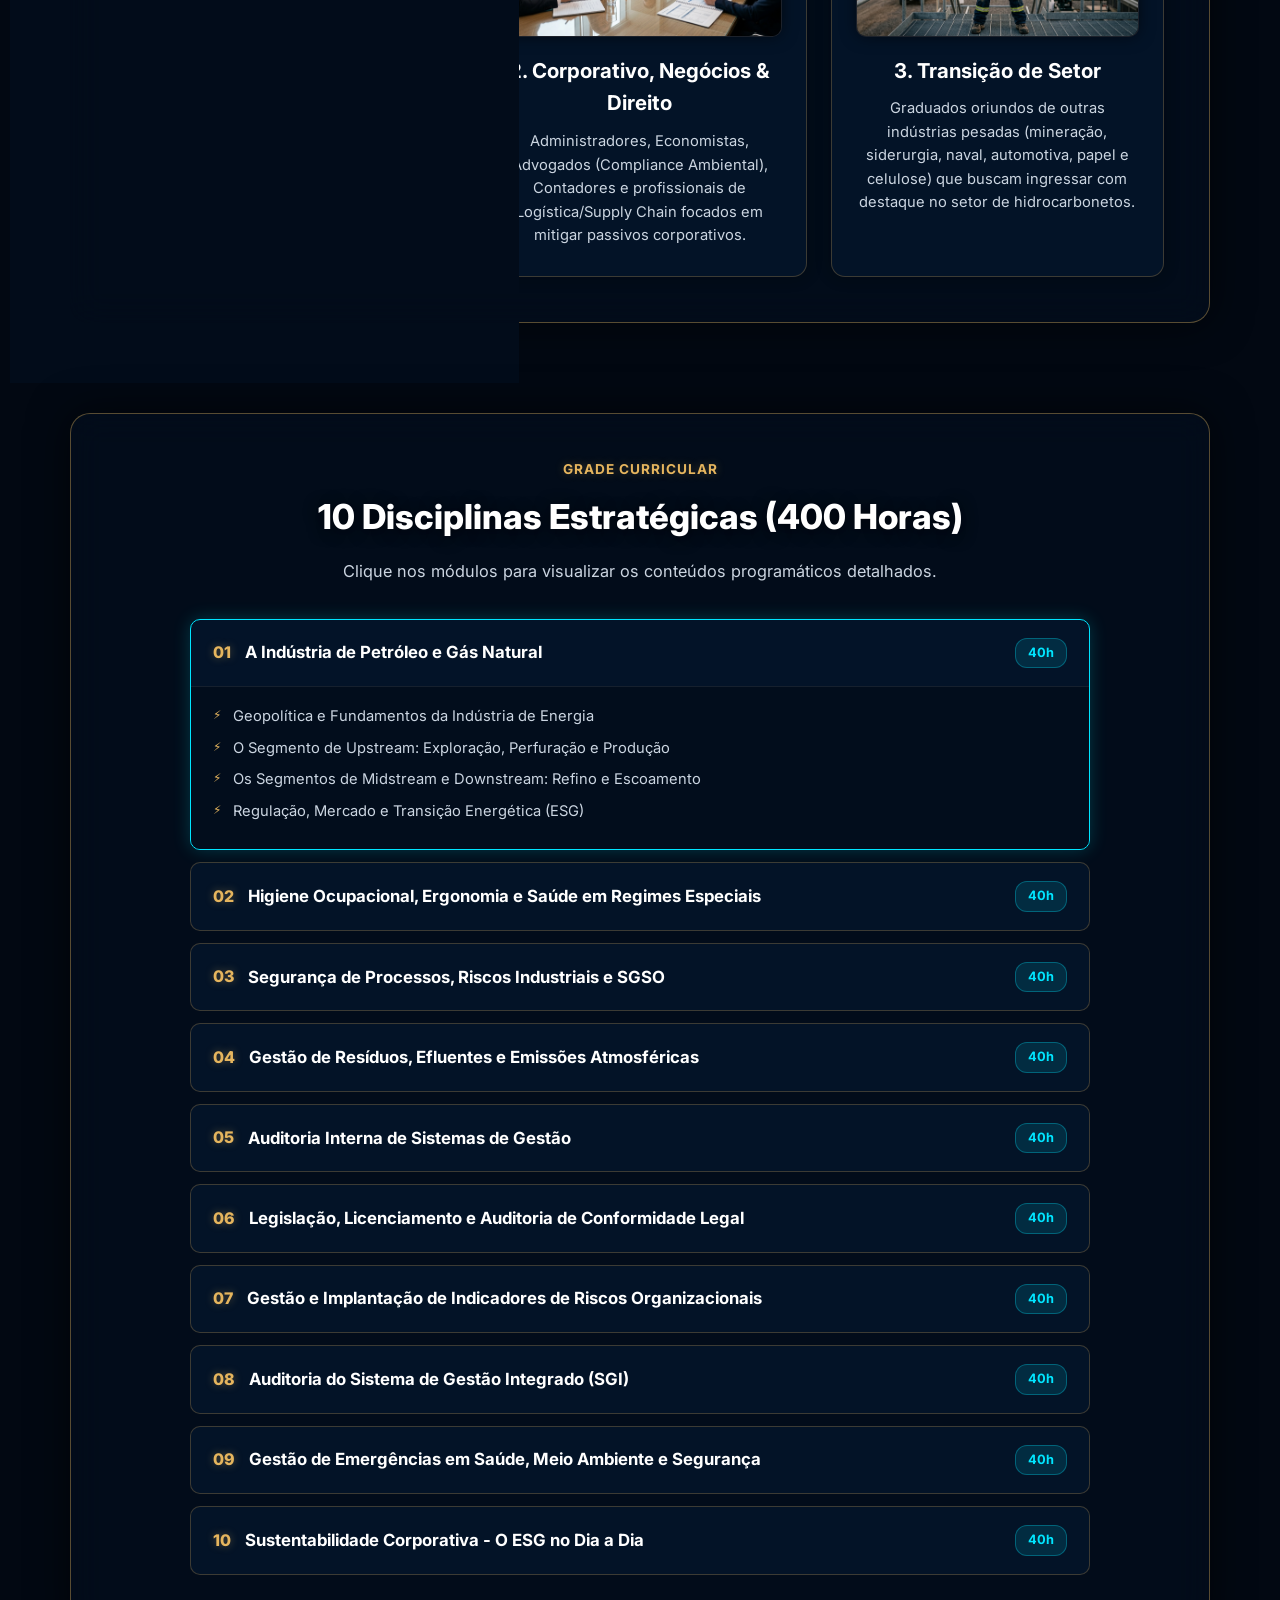
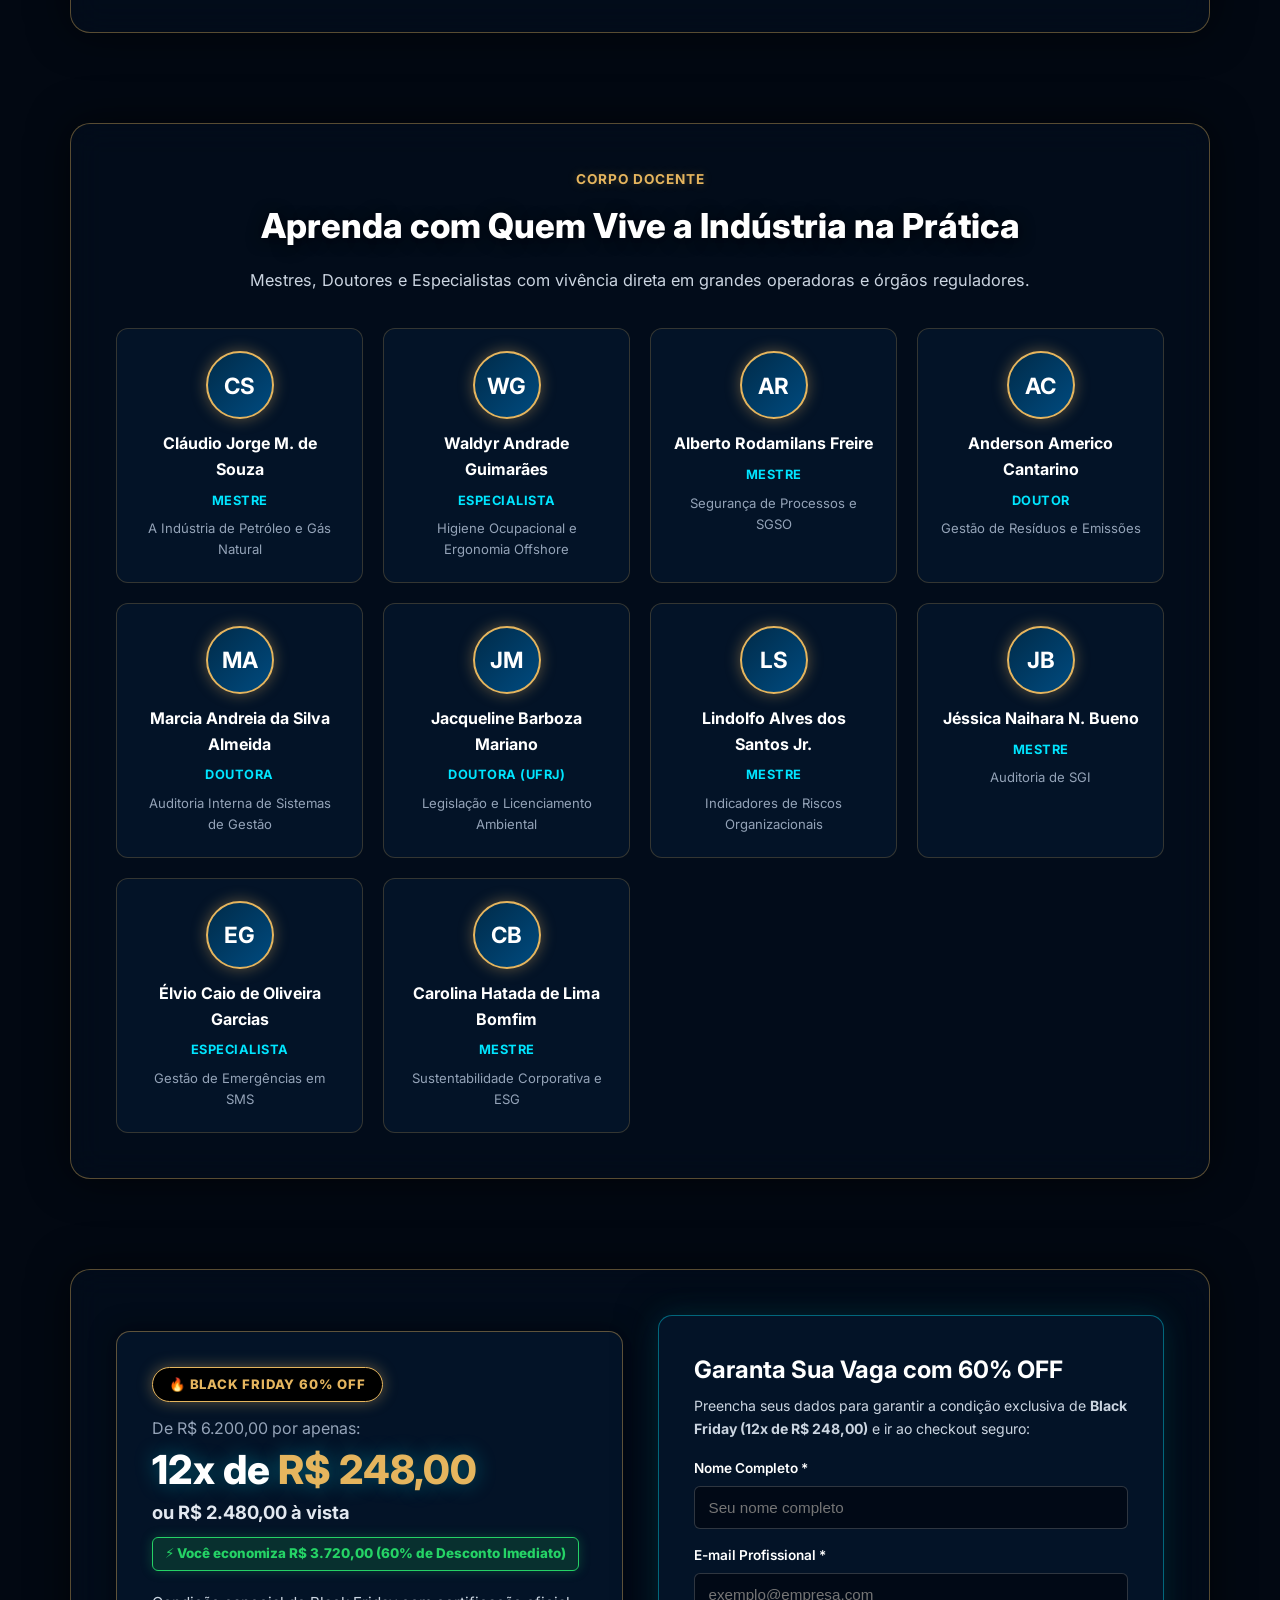
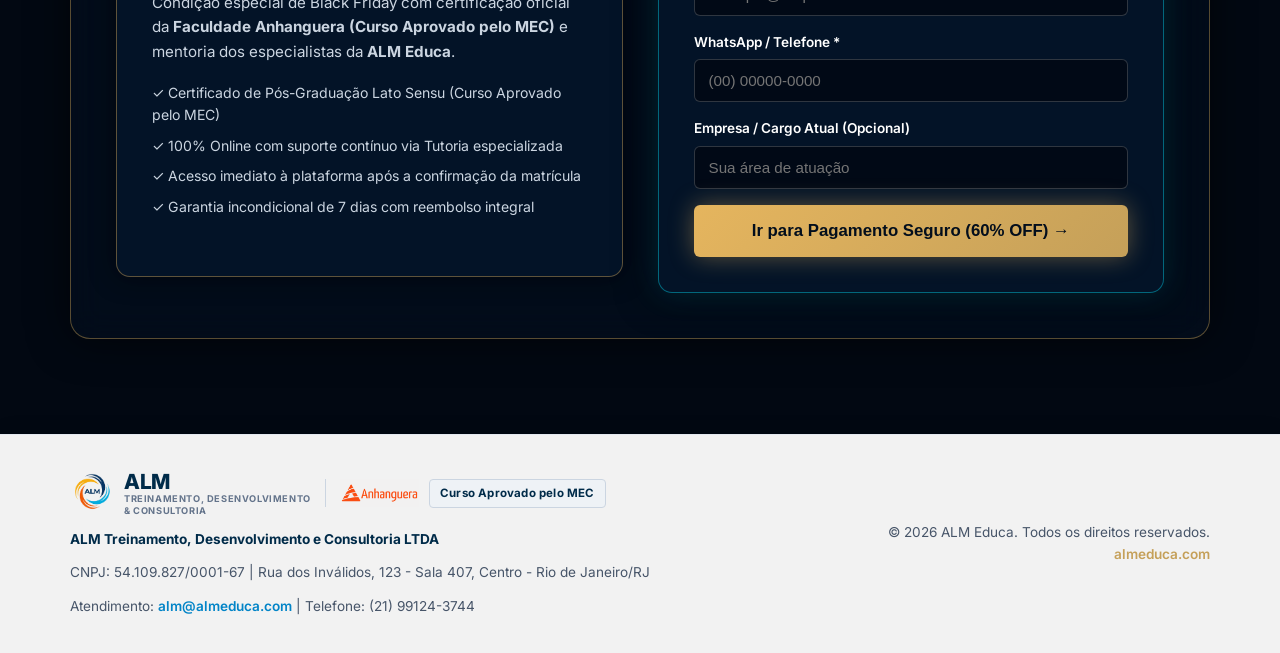
==== commit 25f0e162: "refactor: rename mba-sms-v2 to mba-sms, promote MBA SMS to root, and organize portos project" ====
--- a/index.html
+++ b/index.html
@@ -3,583 +3,914 @@
 <head>
   <meta charset="UTF-8">
   <meta name="viewport" content="width=device-width, initial-scale=1.0">
-  <title>Gestão Portuária e Fluxos Logísticos | Alm Educa</title>
-  <meta name="description" content="Curso online ao vivo de Gestão Portuária e Fluxos Logísticos. 102h-aula, 7 módulos, 9 especialistas. Início 29/09/2026.">
-  <link rel="stylesheet" href="styles.css">
+  <title>MBA SMS na Indústria de Petróleo e Gás Natural | Curso Aprovado pelo MEC | ALM Educa &amp; Anhanguera</title>
+  <meta name="description" content="Pós-Graduação 100% online em SMS (Saúde, Meio Ambiente e Segurança) para a Indústria de Petróleo e Gás Natural. Curso Aprovado pelo MEC em parceria com a Faculdade Anhanguera. Condição especial de Black Friday 60% OFF: 12x de R$ 248,00 ou R$ 2.480,00 à vista!">
+  <meta name="keywords" content="MBA SMS, pós graduação petróleo e gás, segurança do trabalho offshore, engenharia ambiental petróleo, curso aprovado pelo MEC, faculdade anhanguera, ALM educa, regulação ANP, auditoria SGSO, HAZOP, ESG energia, black friday pós graduação">
+  <meta name="author" content="ALM Treinamento, Desenvolvimento e Consultoria LTDA">
+  <link rel="canonical" href="https://cursos.almeduca.com/">
+  
+  <!-- Indexação e Diretivas Avançadas para Bots (Googlebot, Bingbot) -->
+  <meta name="robots" content="index, follow, max-snippet:-1, max-image-preview:large, max-video-preview:-1">
+  <meta name="googlebot" content="index, follow, max-snippet:-1, max-image-preview:large, max-video-preview:-1">
+  <meta name="bingbot" content="index, follow, max-snippet:-1, max-image-preview:large, max-video-preview:-1">
+  <meta name="format-detection" content="telephone=no">
+
+  <!-- Open Graph / Facebook / WhatsApp / LinkedIn -->
+  <meta property="og:locale" content="pt_BR">
+  <meta property="og:type" content="website">
+  <meta property="og:site_name" content="ALM Educa">
+  <meta property="og:url" content="https://cursos.almeduca.com/">
+  <meta property="og:title" content="MBA SMS na Indústria de Petróleo e Gás Natural | Black Friday 60% OFF">
+  <meta property="og:description" content="Pós-Graduação 100% EAD voltada para auditoria, SGSO e conformidade legal com ex-diretores da ANP. Certificação oficial Anhanguera com Curso Aprovado pelo MEC. Black Friday 60% OFF: 12x de R$ 248,00!">
+  <meta property="og:image" content="https://cursos.almeduca.com/assets/offshore_bg.jpg">
+  <meta property="og:image:width" content="1200">
+  <meta property="og:image:height" content="630">
+  <meta property="og:image:alt" content="Plataforma Offshore e MBA SMS Petróleo e Gás Natural">
+
+  <!-- Twitter Cards -->
+  <meta name="twitter:card" content="summary_large_image">
+  <meta name="twitter:title" content="MBA SMS na Indústria de Petróleo e Gás Natural | Black Friday 60% OFF">
+  <meta name="twitter:description" content="Capacitação executiva em auditoria preventiva, regulação ANP e ESG offshore. 100% online, certificado pelo MEC com Black Friday 60% de desconto (12x de R$ 248,00).">
+  <meta name="twitter:image" content="https://cursos.almeduca.com/assets/offshore_bg.jpg">
+
+  <!-- Schema.org JSON-LD Completo (Course + VideoObject + FAQPage + EducationalOrganization) -->
+  <script type="application/ld+json">
+  {
+    "@context": "https://schema.org",
+    "@graph": [
+      {
+        "@type": "Course",
+        "@id": "https://cursos.almeduca.com/#course",
+        "name": "MBA Saúde, Meio Ambiente e Segurança (SMS) na Indústria de Petróleo e Gás Natural",
+        "courseCode": "MBA-SMS-OG",
+        "description": "Pós-graduação lato sensu 100% online com foco em auditoria, regulação ambiental da ANP/IBAMA, segurança de processos operacionais (SGSO) e ESG no setor de energia e petróleo.",
+        "provider": {
+          "@type": "EducationalOrganization",
+          "name": "ALM Treinamento, Desenvolvimento & Consultoria",
+          "url": "https://www.almeduca.com",
+          "logo": "https://cursos.almeduca.com/assets/alm_symbol.png",
+          "sameAs": [
+            "https://www.almeduca.com"
+          ]
+        },
+        "author": {
+          "@type": "CollegeOrUniversity",
+          "name": "Faculdade Anhanguera",
+          "url": "https://www.anhanguera.com"
+        },
+        "educationalCredentialAwarded": "Certificado de Pós-Graduação Lato Sensu em nível de Especialização (Curso Aprovado pelo MEC)",
+        "hasCourseInstance": {
+          "@type": "CourseInstance",
+          "courseMode": "Online",
+          "courseWorkload": "PT400H",
+          "inLanguage": "pt-BR"
+        },
+        "teaches": [
+          "Segurança de Processos e SGSO da ANP",
+          "Legislação e Licenciamento Ambiental do IBAMA",
+          "Auditoria Interna de Sistemas de Gestão Integrados (ISO 9001, ISO 14001, ISO 45001)",
+          "Higiene Ocupacional e Ergonomia Offshore",
+          "Gestão de Emergências e Planos de Resposta a Emergências (PRE/PEI)",
+          "Sustentabilidade Corporativa e Práticas de ESG em Energia"
+        ],
+        "offers": {
+          "@type": "Offer",
+          "price": "2480.00",
+          "priceCurrency": "BRL",
+          "category": "Paid",
+          "availability": "https://schema.org/InStock",
+          "url": "https://pay.voompcreators.com.br/16109/offer/hpTIpU"
+        }
+      },
+      {
+        "@type": "VideoObject",
+        "@id": "https://cursos.almeduca.com/#video",
+        "name": "Apresentação Oficial do MBA SMS na Indústria de Petróleo e Gás Natural",
+        "description": "Conheça o MBA em SMS na Indústria de Petróleo e Gás Natural da ALM Educa em parceria com a Faculdade Anhanguera, com Curso Aprovado pelo MEC.",
+        "thumbnailUrl": [
+          "https://img.youtube.com/vi/wwKsy1kv8WA/maxresdefault.jpg",
+          "https://img.youtube.com/vi/wwKsy1kv8WA/hqdefault.jpg"
+        ],
+        "uploadDate": "2026-09-01T08:00:00-03:00",
+        "embedUrl": "https://www.youtube.com/embed/wwKsy1kv8WA",
+        "contentUrl": "https://www.youtube.com/watch?v=wwKsy1kv8WA"
+      },
+      {
+        "@type": "FAQPage",
+        "@id": "https://cursos.almeduca.com/#faq",
+        "mainEntity": [
+          {
+            "@type": "Question",
+            "name": "O MBA SMS na Indústria de Petróleo e Gás é aprovado pelo MEC?",
+            "acceptedAnswer": {
+              "@type": "Answer",
+              "text": "Sim! O curso é uma Pós-Graduação Lato Sensu com Curso Aprovado pelo MEC. A certificação oficial é emitida pela Faculdade Anhanguera, com validade em todo o território nacional para concursos públicos, planos de cargos e salários e órgãos de classe."
+            }
+          },
+          {
+            "@type": "Question",
+            "name": "Qual é a duração e o formato das aulas?",
+            "acceptedAnswer": {
+              "@type": "Answer",
+              "text": "O MBA possui carga horária total de 400 horas distribuídas em 10 meses. O formato é 100% online e assíncrono, permitindo total flexibilidade para profissionais que atuam em regimes de escala offshore ou turnos."
+            }
+          },
+          {
+            "@type": "Question",
+            "name": "Quem são os professores do MBA?",
+            "acceptedAnswer": {
+              "@type": "Answer",
+              "text": "O corpo docente é formado pela elite do setor de óleo e gás, incluindo ex-diretores e auditores da ANP (Agência Nacional do Petróleo), doutores e mestres da COPPE/UFRJ, além de executivos de grandes multinacionais."
+            }
+          },
+          {
+            "@type": "Question",
+            "name": "Como funciona a oferta de Black Friday 60% OFF?",
+            "acceptedAnswer": {
+              "@type": "Answer",
+              "text": "Durante a campanha de Black Friday, o valor do MBA passa de R$ 6.200,00 por apenas 12x de R$ 248,00 ou R$ 2.480,00 à vista (mais de R$ 3.720,00 de economia imediata)."
+            }
+          }
+        ]
+      }
+    ]
+  }
+  </script>
+
+  <!-- Google tag (gtag.js) -->
+  <script async src="https://www.googletagmanager.com/gtag/js?id=AW-17289682652"></script>
+  <script>
+    window.dataLayer = window.dataLayer || [];
+    function gtag(){dataLayer.push(arguments);}
+    gtag('js', new Date());
+
+    gtag('config', 'AW-17289682652', {
+      'allow_enhanced_conversions': true
+    });
+  </script>
+
+  <!-- Google Fonts & Styles -->
   <link rel="preconnect" href="https://fonts.googleapis.com">
   <link rel="preconnect" href="https://fonts.gstatic.com" crossorigin>
-  <link href="https://fonts.googleapis.com/css2?family=Montserrat:wght@400;500;600;700;800;900&family=Inter:wght@400;500;600;700;800&display=swap" rel="stylesheet">
+  <link href="https://fonts.googleapis.com/css2?family=Inter:wght@400;500;600;700;800&display=swap" rel="stylesheet">
+  <link rel="stylesheet" href="css/styles.css?v=2.4">
 </head>
 <body>
 
-  <!-- CENÁRIO 3D FIXO DE FUNDO: PASSAGEM PELO PORTO -->
-  <div class="port-bg-fixed" id="portCanvasContainer">
-    <canvas id="portCanvas"></canvas>
-    <div class="canvas-loader" id="canvasLoader">
-      <div class="loader-spinner"></div>
-      <span>Carregando experiência portuária 3D...</span>
+  <!-- BACKGROUND CINEMATOGRÁFICO FIXO COM PARALLAX (PLATAFORMA OFFSHORE) -->
+  <div class="bg-offshore-container">
+    <img src="assets/offshore_bg.jpg" alt="Plataforma de Petróleo Offshore em Alto Mar" class="bg-offshore-image" id="bgOffshoreImg">
+  </div>
+  <div class="bg-offshore-overlay"></div>
+
+  <!-- HEADER COMPACTO INSTITUCIONAL EM VIDRO FOSCO -->
+  <header class="site-header">
+    <div class="container header-container">
+      <div class="brand-logos">
+        <a href="https://www.almeduca.com" title="ALM Treinamento, Desenvolvimento & Consultoria" class="brand-brandmark">
+          <img src="assets/alm_symbol.png" alt="Símbolo Oficial ALM" class="brand-symbol-img">
+          <div class="brand-text-block">
+            <span class="brand-name">ALM</span>
+            <span class="brand-tagline">TREINAMENTO, DESENVOLVIMENTO<br>& CONSULTORIA</span>
+          </div>
+        </a>
+        <div class="brand-divider"></div>
+        <div class="partner-co-brand" title="Parceria Oficial com a Faculdade Anhanguera - Curso Aprovado pelo MEC">
+          <img src="assets/anhanguera_logo.png" alt="Faculdade Anhanguera" class="brand-anhanguera-img">
+          <span class="partner-mec-tag">Curso Aprovado pelo MEC</span>
+        </div>
+      </div>
+
+      <div class="header-cta-group">
+        <a href="https://wa.me/5521991243744?text=Olá,%20gostaria%20de%20tirar%20dúvidas%20sobre%20o%20MBA%20SMS" target="_blank" class="btn-header-whatsapp btn-whatsapp-track" data-origin="Header WhatsApp">
+          💬 Falar no WhatsApp
+        </a>
+        <a href="#inscricao" class="btn-header-primary">
+          Garantir Vaga
+        </a>
+      </div>
     </div>
-  </div>
-
-  <!-- HUD NÁUTICO DE NAVEGAÇÃO & ETAPAS DO SITE -->
-  <nav class="port-hud-nav" id="portHudNav" aria-label="Navegação por etapas do porto">
-    <div class="hud-nav-inner">
-      <div class="hud-nav-brand">
-        <a href="#etapa-1" class="hud-logo-link" title="ALM Educa">
-          <img src="assets/alm_logo_highres.png" alt="ALM Treinamento, Desenvolvimento & Consultoria" class="hud-logo">
-        </a>
-      </div>
-
-      <div class="hud-nav-steps">
-        <button type="button" class="nav-step-btn active" data-step="0" data-target="#etapa-1">
-          <span class="step-idx">01</span>
-          <span class="step-name">Embarque</span>
-        </button>
-        <button type="button" class="nav-step-btn" data-step="1" data-target="#etapa-2">
-          <span class="step-idx">02</span>
-          <span class="step-name">7 Módulos</span>
-        </button>
-        <button type="button" class="nav-step-btn" data-step="2" data-target="#etapa-3">
-          <span class="step-idx">03</span>
-          <span class="step-name">Público &amp; Formato</span>
-        </button>
-        <button type="button" class="nav-step-btn" data-step="3" data-target="#etapa-4">
-          <span class="step-idx">04</span>
-          <span class="step-name">Docentes</span>
-        </button>
-        <button type="button" class="nav-step-btn" data-step="4" data-target="#etapa-5">
-          <span class="step-idx">05</span>
-          <span class="step-name">Matrícula</span>
-        </button>
-      </div>
-
-      <div class="hud-nav-action">
-        <a href="#etapa-5" class="btn btn-hud">Garantir Vaga</a>
+  </header>
+
+  <!-- HERO SECTION COM GLASS CARD E ALINHAMENTO GOOGLE ADS -->
+  <section class="hero-section">
+    <div class="container">
+      <div class="hero-glass-card">
+        <div class="hero-badges">
+          <span class="badge-tag badge-gold">🎓 Pós-Graduação Lato Sensu</span>
+          <span class="badge-tag badge-blue"><span class="pulse-dot"></span> 100% Online Assíncrono</span>
+          <span class="badge-tag badge-gold">⚡ Início das Aulas: 09 de Novembro</span>
+        </div>
+
+        <h1 class="hero-title">
+          MBA Saúde, Meio Ambiente e Segurança (SMS) na Indústria de Petróleo e Gás
+        </h1>
+        
+        <p class="hero-subtitle">
+          Capacitação técnica de alta performance com foco prático em <strong>auditoria, regulação ambiental e controle operacional</strong>. Planejado especificamente para conciliar com regimes de escala e turnos offshore (14x14).
+        </p>
+
+        <div class="hero-highlights-grid">
+          <div class="highlight-box">
+            <strong>400 Horas / 10 Meses</strong>
+            <span>10 Disciplinas práticas e aplicadas</span>
+          </div>
+          <div class="highlight-box">
+            <strong>Curso Aprovado pelo MEC</strong>
+            <span>Diploma emitido pela Fac. Anhanguera</span>
+          </div>
+          <div class="highlight-box">
+            <strong>Foco em Auditoria</strong>
+            <span>Conformidade ANP, IBAMA e NRs</span>
+          </div>
+          <div class="highlight-box">
+            <strong>Margem Equatorial & Pré-Sal</strong>
+            <span>Gestão de riscos em águas ultraprofundas</span>
+          </div>
+        </div>
+
+        <div class="hero-action-buttons">
+          <a href="#inscricao" class="btn-cta-large">
+            Garantir Matrícula com 60% OFF
+          </a>
+          <a href="https://wa.me/5521991243744?text=Quero%20receber%20a%20ementa%20completa%20do%20MBA%20SMS" target="_blank" class="btn-cta-secondary btn-whatsapp-track" data-origin="Hero Secundário">
+            Solicitar Ementa Completa (PDF)
+          </a>
+        </div>
       </div>
     </div>
-
-    <!-- Barra de Progresso com Ícone de Navio -->
-    <div class="hud-progress-strip">
-      <div class="hud-progress-fill" id="hudProgressFill"></div>
-      <span class="hud-ship-indicator" id="hudShipIndicator">🚢</span>
+  </section>
+
+  <!-- PARCERIA OFICIAL INSTITUCIONAL: ALM EDUCA & FACULDADE ANHANGUERA -->
+  <section class="section-padding partnership-section" id="parceria">
+    <div class="container">
+      <div class="section-glass-container partnership-glass-box">
+        <div class="section-header">
+          <span class="section-pretitle">Autoridade &amp; Dupla Chancela</span>
+          <h2 class="section-title">Parceria Institucional </br> ALM Educa &amp; Anhanguera</h2>
+          <p class="section-desc">
+            A união perfeita entre a vanguarda técnica e regulatória do mercado offshore da ALM Educa e a tradição acadêmica da Anhanguera garantindo a você uma pós-graduação com <strong>Curso Aprovado pelo MEC</strong> de altíssimo reconhecimento profissional.
+          </p>
+        </div>
+
+        <div class="partnership-showcase-grid">
+          <!-- CARD ALM EDUCA -->
+          <div class="partner-showcase-card alm-card">
+            <div class="partner-logo-stage">
+              <div class="partner-halo halo-alm"></div>
+              <div class="partner-floating-logo">
+                <div class="partner-white-badge">
+                  <img src="assets/alm_symbol.png" alt="Símbolo ALM Educa" class="partner-big-symbol">
+                  <div class="partner-logo-typography">
+                    <span class="partner-brand-title">ALM</span>
+                    <span class="partner-brand-sub">TREINAMENTO, DESENVOLVIMENTO<br>&amp; CONSULTORIA</span>
+                  </div>
+                </div>
+              </div>
+            </div>
+            <div class="partner-card-content">
+              <span class="partner-card-badge badge-alm">Expertise de Mercado &amp; O&amp;G</span>
+              <h3 class="partner-card-title">ALM Treinamento &amp; Consultoria</h3>
+              <p class="partner-card-desc">
+                Referência nacional em capacitação e mentoria executiva para o setor de energia, exploração e produção de petróleo e gás natural. Corpo docente integrado por ex-diretores e auditores da ANP, engenheiros da Petrobras e líderes de multinacionais.
+              </p>
+              <div class="partner-centered-feature-block">
+                <div class="feature-single-icon">✨</div>
+                <ul class="partner-centered-list">
+                  <li>Docência com ex-diretores da ANP e doutores COPPE/UFRJ</li>
+                  <li>Casos práticos reais de upstream, downstream e offshore</li>
+                  <li>Metodologias de gestão de riscos, APR, HAZOP e SGSO</li>
+                </ul>
+              </div>
+            </div>
+          </div>
+
+          <!-- CONECTOR CENTRAL DE SINERGIA -->
+          <div class="partnership-synergy-connector">
+            <div class="synergy-line-beam"></div>
+            <div class="synergy-orb">
+              <span class="synergy-icon">🤝</span>
+              <span class="synergy-label">PARCERIA OFICIAL</span>
+            </div>
+            <div class="synergy-line-beam"></div>
+          </div>
+
+          <!-- CARD FACULDADE ANHANGUERA -->
+          <div class="partner-showcase-card anhanguera-card">
+            <div class="partner-logo-stage">
+              <div class="partner-halo halo-anhanguera"></div>
+              <div class="partner-floating-logo">
+                <div class="partner-white-badge">
+                  <img src="assets/anhanguera_logo.png" alt="Faculdade Anhanguera" class="partner-big-anhanguera">
+                </div>
+              </div>
+            </div>
+            <div class="partner-card-content">
+              <span class="partner-card-badge badge-mec">Curso Aprovado pelo MEC</span>
+              <h3 class="partner-card-title">Faculdade Anhanguera</h3>
+              <p class="partner-card-desc">
+                Uma das maiores e mais respeitadas instituições de ensino superior do país. Confere a chancela acadêmica oficial com emissão de Certificado de Pós-Graduação Lato Sensu de validade nacional para planos de carreira, concursos públicos e contratações.
+              </p>
+              <div class="partner-centered-feature-block">
+                <div class="feature-single-icon mec-icon">🎓</div>
+                <ul class="partner-centered-list">
+                  <li>Curso Aprovado pelo MEC com validade em todo o Brasil</li>
+                  <li>Certificado de Especialista em SMS / HSE de alto prestígio</li>
+                  <li>Plataforma de ensino digital moderna e segura</li>
+                </ul>
+              </div>
+            </div>
+          </div>
+        </div>
+
+        <!-- BANNER DESTAQUE MEC NA PARCERIA -->
+        <div class="partnership-mec-banner">
+          <div class="mec-banner-icon">🏛️</div>
+          <div class="mec-banner-text">
+            <strong>Certificação com Peso Máximo no Currículo:</strong> Seu diploma de Especialista em SMS é emitido pela Faculdade Anhanguera com <strong>Curso Aprovado pelo MEC</strong> e ministrado pela elite de consultores do mercado da ALM Educa.
+          </div>
+          <a href="#inscricao" class="btn-cta-primary mec-banner-btn">Garantir Vaga com 60% OFF</a>
+        </div>
+      </div>
     </div>
-  </nav>
-
-  <!-- CONTAINER DE SCROLLYTELLING COM AS 5 ETAPAS DO SITE -->
-  <main class="scrolly-main" id="scrollyMain">
-
-    <!-- ========================================================
-         ETAPA 01: CANAL DE ACESSO — APRESENTAÇÃO DO CURSO (HERO)
-         ======================================================== -->
-    <section class="port-stage stage-hero" id="etapa-1">
-      <div class="container stage-grid">
-        <div class="stage-glass-card hero-main-card">
-          <div class="stage-tag">
-            <span class="tag-anchor">⚓</span>
-            <span>ETAPA 01 / 05 • CANAL DE ACESSO MARÍTIMO</span>
-          </div>
-          <span class="badge">🚀 Curso Online Ao Vivo</span>
-          <h1 class="stage-title">Gestão Portuária e Fluxos Logísticos</h1>
-          <p class="stage-subtitle">Domine a regulação, operação e integração logística dos modais no Brasil com uma capacitação prática de 102h-aula e 9 especialistas de mercado.</p>
+  </section>
+
+  <!-- VÍDEO OFICIAL DO CURSO & OPORTUNIDADE NO MERCADO DE ENERGIA -->
+  <section class="section-padding video-market-section" id="video-curso">
+    <div class="container">
+      <div class="section-glass-container video-market-glass-box">
+        <div class="section-header">
+          <span class="section-pretitle">Apresentação Exclusiva &amp; Panorama Setorial</span>
+          <h2 class="section-title">O Mercado de energia precisa urgentemente de você</h2>
+          <p class="section-desc">
+            Assista ao vídeo oficial de apresentação e compreenda como a maior onda de investimentos em Petróleo, Gás Natural e Transição Energética do Brasil está criando uma demanda sem precedentes por especialistas em Saúde, Meio Ambiente e Segurança (SMS).
+          </p>
+        </div>
+
+        <!-- INDICADORES DO BOOM DO MERCADO DE ENERGIA -->
+        <div class="market-stats-grid">
+          <div class="market-stat-card">
+            <span class="stat-number">+R$ 500 Bi</span>
+            <span class="stat-label">Investimentos em E&amp;P até 2030</span>
+          </div>
+          <div class="market-stat-card">
+            <span class="stat-number">8º Lugar</span>
+            <span class="stat-label">Brasil entre os maiores produtores mundiais</span>
+          </div>
+          <div class="market-stat-card">
+            <span class="stat-number">Margem Eq.</span>
+            <span class="stat-label">Nova fronteira exploratória de alta demanda</span>
+          </div>
+          <div class="market-stat-card">
+            <span class="stat-number">Topo Salarial</span>
+            <span class="stat-label">Setor com as maiores remunerações do país</span>
+          </div>
+        </div>
+
+        <!-- PLAYER DO VÍDEO DO YOUTUBE -->
+        <div class="video-wrapper-container">
+          <div class="video-responsive-frame">
+            <iframe 
+              src="https://www.youtube.com/embed/wwKsy1kv8WA" 
+              title="Apresentação Oficial do MBA SMS na Indústria de Petróleo e Gás Natural - ALM Educa &amp; Faculdade Anhanguera" 
+              allow="accelerometer; autoplay; clipboard-write; encrypted-media; gyroscope; picture-in-picture; web-share" 
+              allowfullscreen>
+            </iframe>
+          </div>
+        </div>
+
+        <!-- TEXTO PERSUASIVO CONVIDANDO A CONHECER O CURSO -->
+        <div class="market-persuasive-content">
+          <p class="market-persuasive-text">
+            A indústria de energia não admite amadorismo. Com a expansão acelerada dos campos do <strong>Pré-Sal</strong>, a abertura da <strong>Margem Equatorial</strong> e as exigências globais de descarbonização e <strong>ESG</strong>, as grandes operadoras e multinacionais do setor enfrentam um gargalo crítico: <span class="highlight-text">faltam profissionais qualificados que dominem as normas da ANP, o licenciamento ambiental do IBAMA e a segurança de processos operacionais</span>.
+          </p>
+          <p class="market-persuasive-text">
+            Este MBA foi estruturado exatamente para posicionar você no topo dessa cadeia de valor. Em apenas <strong>10 meses</strong> e em formato <strong>100% online</strong>, você terá contato direto com quem dita os rumos da regulação no país incluindo <strong>ex-diretores e auditores da ANP</strong> além de conquistar uma titulação oficial chancelada pela <strong>Faculdade Anhanguera com Curso Aprovado pelo MEC</strong>.
+          </p>
           
-          <div class="hero-meta-grid">
-            <div class="meta-item"><strong>Início</strong><span>29 Set 2026</span></div>
-            <div class="meta-item"><strong>Carga Horária</strong><span>102h ao vivo</span></div>
-            <div class="meta-item"><strong>Investimento</strong><span>R$ 5.995,00</span></div>
-            <div class="meta-item"><strong>Parcelamento</strong><span>até 12x cartão</span></div>
-          </div>
-
-          <div class="hero-actions">
-            <a href="#etapa-5" class="btn btn-primary">Garantir minha vaga</a>
-            <a href="#secao-video" class="btn btn-gold">▶ Vídeo Oficial</a>
-            <a href="#etapa-2" class="btn btn-outline">Explorar os 7 módulos ↓</a>
-          </div>
-
-          <div class="stage-scroll-hint">
-            <span class="hint-mouse"></span>
-            <span>Role para avançar pelo canal e ver o conteúdo</span>
-          </div>
-        </div>
-
-        <!-- Painel Executivo / Destaques da Formação -->
-        <div class="stage-glass-card hero-highlights-card">
-          <div class="highlights-header">
-            <span class="highlights-badge">⚓ FORMAÇÃO EXECUTIVA ALM EDUCA</span>
-            <h3>Excelência em Gestão &amp; Logística Portuária</h3>
-            <p>O programa mais completo do país dedicado à regulação, infraestrutura e fluxos multimodais de carga.</p>
-          </div>
-
-          <div class="highlights-list">
-            <div class="highlight-item">
-              <div class="highlight-icon">⚡</div>
-              <div class="highlight-content">
-                <strong>Nova Fronteira: Óleo &amp; Gás</strong>
-                <span>Impactos e demandas logísticas da Margem Equatorial nos portos brasileiros.</span>
-              </div>
-            </div>
-
-            <div class="highlight-item">
-              <div class="highlight-icon">🏛️</div>
-              <div class="highlight-content">
-                <strong>9 Especialistas &amp; Autoridades</strong>
-                <span>Aprenda diretamente com gestores públicos, advogados setoriais e operadores portuários.</span>
-              </div>
-            </div>
-
-            <div class="highlight-item">
-              <div class="highlight-icon">🎯</div>
-              <div class="highlight-content">
-                <strong>102 Horas de Imersão Ao Vivo</strong>
-                <span>7 módulos estratégicos com 49 etapas práticas e estudos de casos reais.</span>
-              </div>
-            </div>
-
-            <div class="highlight-item">
-              <div class="highlight-icon">📜</div>
-              <div class="highlight-content">
-                <strong>Certificação Executiva Reconhecida</strong>
-                <span>Qualificação de alto peso para ascensão em autoridades portuárias, TUPs e operadores.</span>
-              </div>
-            </div>
-          </div>
-
-          <div class="highlights-cta">
-            <a href="#secao-video" class="btn btn-gold btn-block">
-              ▶ Assista ao Vídeo Oficial da Margem Equatorial ↓
+          <div class="market-cta-box">
+            <a href="#inscricao" class="btn-cta-primary">
+              Quero Me Especializar no Mercado de Energia
             </a>
-          </div>
-        </div>
-      </div>
-    </section>
-
-    <!-- ========================================================
-         SESSÃO ESPECIAL: VÍDEO OFICIAL & MARGEM EQUATORIAL
-         A Nova Fronteira de Óleo & Gás e a Expansão Portuária
-         ======================================================== -->
-    <section class="port-stage stage-video-full" id="secao-video">
-      <div class="container">
-        <div class="stage-glass-card video-feature-card">
-
-          <div class="video-feature-header">
-            <div class="video-tags-row">
-              <div class="bf-promo-badge">
-                <span class="bf-fire">🔥</span>
-                <span class="bf-text">ANTECIPAÇÃO BLACK FRIDAY</span>
-                <span class="bf-tag">LOTE EXCLUSIVO</span>
-              </div>
-              <div class="frontier-badge">
-                <span class="frontier-icon">🌊</span>
-                <span>NOVA FRONTEIRA • MARGEM EQUATORIAL</span>
-              </div>
-            </div>
-
-            <h2 class="video-feature-title">Assista ao Vídeo Oficial do Curso</h2>
-            <p class="video-feature-subtitle">Conheça em detalhes a capacitação com a equipe docente e executiva da ALM Educa.</p>
-          </div>
-
-          <!-- Texto de Contexto Estratégico: Margem Equatorial & Crescimento do Setor -->
-          <div class="equatorial-context-box">
-            <div class="context-icon">⚡</div>
-            <div class="context-body">
-              <h3 class="context-title">O Impacto da Margem Equatorial no Crescimento do Setor Portuário</h3>
-              <p class="context-text">
-                A nova fronteira de exploração de óleo e gás na <strong>Margem Equatorial brasileira</strong> desponta como um dos maiores motores de desenvolvimento econômico e logístico das próximas décadas. Da bacia da Foz do Amazonas até a bacia Potiguar, a abertura dessa fronteira energética exige dos portos nacionais um salto imediato em capacidade operacional, infraestrutura de berços, bases de apoio offshore, operações Ship-to-Shore (STS), dragagem de aprofundamento e conformidade socioambiental rigorosa.
-              </p>
-              <p class="context-text">
-                Os vídeos promovidos pela ALM Educa ilustram esse momento decisivo e destacam como a capacitação de executivos, gestores e engenheiros é indispensável para liderar as novas operações portuárias e fluxos logísticos integrados do Brasil.
-              </p>
-            </div>
-          </div>
-
-          <!-- Janela do Vídeo Incorporado em Linha Inteira (16:9 Cinema) -->
-          <div class="video-player-container">
-            <div class="video-player-frame">
-              <iframe 
-                src="https://www.youtube-nocookie.com/embed/_EDt33fRaso?rel=0&modestbranding=1" 
-                title="Assista ao Vídeo Oficial do Curso - ALM Educa" 
-                allow="accelerometer; autoplay; clipboard-write; encrypted-media; gyroscope; picture-in-picture; web-share" 
-                allowfullscreen>
-              </iframe>
-            </div>
-          </div>
-
-          <!-- Barra Inferior: Canal do YouTube + Chamada de Black Friday -->
-          <div class="video-feature-footer">
-            <div class="yt-channel-feature">
-              <div class="yt-channel-icon-wrap">
-                <span class="yt-play-triangle">▶</span>
-              </div>
-              <div class="yt-channel-copy">
-                <strong>Canal Oficial ALM Educa no YouTube</strong>
-                <span>Inscreva-se para assistir a análises técnicas, webinars e conteúdos exclusivos do setor portuário.</span>
-              </div>
-              <a href="https://www.youtube.com/@almeduca" target="_blank" rel="noopener noreferrer" class="btn btn-yt">
-                Acessar Canal ↗
-              </a>
-            </div>
-
-            <div class="bf-cta-feature">
-              <div class="bf-cta-price-box">
-                <span class="bf-label">Condição Antecipada Black Friday:</span>
-                <span class="bf-price-highlight">R$ 5.995,00 <span class="bf-price-strike">R$ 6.995,00</span></span>
-                <span class="bf-installments">em até 12x no cartão de crédito</span>
-              </div>
-              <a href="#etapa-5" class="btn btn-primary">
-                Garantir Vaga com Desconto Black Friday →
-              </a>
-            </div>
-          </div>
-
-        </div>
-      </div>
-    </section>
-
-    <!-- ========================================================
-         ETAPA 02: OPERAÇÃO STS & ENGENHARIA — OS 7 MÓDULOS
-         ======================================================== -->
-    <section class="port-stage stage-modules" id="etapa-2">
-      <div class="container">
-        <div class="stage-header-center">
-          <div class="stage-tag">
-            <span class="tag-anchor">🏗️</span>
-            <span>ETAPA 02 / 05 • GIGANTES DO CAIS — OPERAÇÃO STS</span>
-          </div>
-          <h2 class="stage-title">Conteúdo Programático &amp; Módulos</h2>
-          <p class="stage-subtitle">Navegando sob os guindastes pórtico Ship-to-Shore e a engenharia que sustenta a movimentação de carga pesada.</p>
-        </div>
-
-        <!-- Barra de métricas de impacto -->
-        <div class="stage-glass-card trust-strip">
-          <div class="trust-grid">
-            <div class="trust-stat"><span class="trust-number">102h</span><span class="trust-label">aula ao vivo</span></div>
-            <div class="trust-stat"><span class="trust-number">7</span><span class="trust-label">módulos executivos</span></div>
-            <div class="trust-stat"><span class="trust-number">9</span><span class="trust-label">especialistas de mercado</span></div>
-            <div class="trust-stat"><span class="trust-number">49</span><span class="trust-label">etapas programáticas</span></div>
-          </div>
-        </div>
-
-        <!-- Grade dos 7 Módulos -->
-        <div class="modules-glass-grid">
-          <article class="module-glass-card">
-            <div class="module-number">01</div>
-            <h3>Módulo 1: Conceitos básicos logísticos e portuários</h3>
-            <span class="module-badge">8 etapas</span>
-            <ul class="module-topics-list">
-              <li class="topic-item"><span class="topic-num">1.1</span><span class="topic-text">Modais de transporte</span></li>
-              <li class="topic-item"><span class="topic-num">1.2</span><span class="topic-text">Matriz de transporte</span></li>
-              <li class="topic-item"><span class="topic-num">1.3</span><span class="topic-text">Instalação Portuária</span></li>
-              <li class="topic-item"><span class="topic-num">1.4</span><span class="topic-text">Porto Organizado</span></li>
-              <li class="topic-item"><span class="topic-num">1.5</span><span class="topic-text">Retroárea portuária</span></li>
-              <li class="topic-item"><span class="topic-num">1.6</span><span class="topic-text">Autoridade Portuária</span></li>
-              <li class="topic-item"><span class="topic-num">1.7</span><span class="topic-text">Arrendamento portuário</span></li>
-              <li class="topic-item"><span class="topic-num">1.8</span><span class="topic-text">Delegação dos Portos Organizados</span></li>
+            <a href="https://wa.me/5521991243744?text=Quero%20conversar%20sobre%20o%20mercado%20de%20energia%20e%20o%20MBA%20SMS" target="_blank" class="btn-cta-secondary btn-whatsapp-track" data-origin="Video Section WhatsApp">
+              Falar com Consultor de Carreira
+            </a>
+          </div>
+        </div>
+      </div>
+    </div>
+  </section>
+
+  <!-- POR QUE ESCOLHER ESTE MBA -->
+  <section class="section-padding">
+    <div class="container">
+      <div class="section-glass-container">
+        <div class="section-header">
+          <span class="section-pretitle">Diferenciais Estratégicos</span>
+          <h2 class="section-title">O Guardião que protege a vida e o caixa da empresa</h2>
+          <p class="section-desc">
+            Na indústria de óleo e gás, falhas operacionais geram passivos bilionários e multas severas da ANP e do IBAMA. Este MBA capacita o especialista com alta maturidade em auditoria preventiva e práticas de ESG.
+          </p>
+        </div>
+
+        <div class="cards-trio-grid">
+          <div class="info-card">
+            <div class="info-card-icon">🎯</div>
+            <h3>Foco em Auditoria Operacional</h3>
+            <p>Domine metodologias de estudos de riscos (HAZOP, APR, LOPA, MOC), preparação de auditorias internas de SGI e conformidade legal rigorosa.</p>
+          </div>
+          <div class="info-card">
+            <div class="info-card-icon">⚓</div>
+            <h3>Flexibilidade Total para Escalas</h3>
+            <p>Conteúdo 100% online e assíncrono. Assista às aulas onde e quando quiser, adaptando seus estudos aos regimes de embarque e turnos remotos.</p>
+          </div>
+          <div class="info-card">
+            <div class="info-card-icon">📈</div>
+            <h3>Passaporte de Transição de Carreira</h3>
+            <p>O setor de energia oferece os salários mais atrativos do mercado industrial. A pós-graduação atua como equalizador de competências de alta demanda.</p>
+          </div>
+        </div>
+      </div>
+    </div>
+  </section>
+
+  <!-- PÚBLICO-ALVO -->
+  <section class="section-padding">
+    <div class="container">
+      <div class="section-glass-container">
+        <div class="section-header">
+          <span class="section-pretitle">Perfil dos Alunos</span>
+          <h2 class="section-title">Para quem foi desenvolvida </br> esta pós-graduação?</h2>
+        </div>
+
+        <div class="cards-trio-grid">
+          <div class="info-card info-card-audience">
+            <div class="audience-img-wrapper">
+              <img src="assets/audience_engineering.jpg" alt="Engenharia e Geociências em Petróleo e Gás" class="audience-card-img" loading="lazy">
+            </div>
+            <h3>1. Engenharia & Geociências</h3>
+            <p>Engenheiros (Química, Mecânica, Civil, Produção, Petróleo), Geólogos, Geofísicos e Químicos que necessitam dominar barreiras de segurança e processos industriais.</p>
+          </div>
+          <div class="info-card info-card-audience">
+            <div class="audience-img-wrapper">
+              <img src="assets/audience_corporate.jpg" alt="Corporativo, Negócios e Direito Ambiental" class="audience-card-img" loading="lazy">
+            </div>
+            <h3>2. Corporativo, Negócios & Direito</h3>
+            <p>Administradores, Economistas, Advogados (Compliance Ambiental), Contadores e profissionais de Logística/Supply Chain focados em mitigar passivos corporativos.</p>
+          </div>
+          <div class="info-card info-card-audience">
+            <div class="audience-img-wrapper">
+              <img src="assets/audience_transition.jpg" alt="Transição de Carreira para o Setor de Energia" class="audience-card-img" loading="lazy">
+            </div>
+            <h3>3. Transição de Setor</h3>
+            <p>Graduados oriundos de outras indústrias pesadas (mineração, siderurgia, naval, automotiva, papel e celulose) que buscam ingressar com destaque no setor de hidrocarbonetos.</p>
+          </div>
+        </div>
+      </div>
+    </div>
+  </section>
+
+  <!-- MATRIZ CURRICULAR (10 DISCIPLINAS) -->
+  <section class="section-padding">
+    <div class="container">
+      <div class="section-glass-container">
+        <div class="section-header">
+          <span class="section-pretitle">Grade Curricular</span>
+          <h2 class="section-title">10 Disciplinas Estratégicas (400 Horas)</h2>
+          <p class="section-desc">Clique nos módulos para visualizar os conteúdos programáticos detalhados.</p>
+        </div>
+
+        <div class="curriculum-container">
+          <!-- Disciplina 1 -->
+          <div class="accordion-item active">
+            <div class="accordion-header">
+              <div class="accordion-title-group">
+                <span class="module-num">01</span>
+                <h4>A Indústria de Petróleo e Gás Natural</h4>
+              </div>
+              <span class="module-hours">40h</span>
+            </div>
+            <div class="accordion-body">
+              <ul>
+                <li>Geopolítica e Fundamentos da Indústria de Energia</li>
+                <li>O Segmento de Upstream: Exploração, Perfuração e Produção</li>
+                <li>Os Segmentos de Midstream e Downstream: Refino e Escoamento</li>
+                <li>Regulação, Mercado e Transição Energética (ESG)</li>
+              </ul>
+            </div>
+          </div>
+
+          <!-- Disciplina 2 -->
+          <div class="accordion-item">
+            <div class="accordion-header">
+              <div class="accordion-title-group">
+                <span class="module-num">02</span>
+                <h4>Higiene Ocupacional, Ergonomia e Saúde em Regimes Especiais</h4>
+              </div>
+              <span class="module-hours">40h</span>
+            </div>
+            <div class="accordion-body">
+              <ul>
+                <li>Higiene Ocupacional e Gestão de Riscos no Setor de P&G</li>
+                <li>Toxicologia Industrial, Benzeno e Rejeitos Radioativos (NORM/TENORM)</li>
+                <li>Ergonomia e Fatores Humanos em Ambientes Extremos e Confinamento</li>
+                <li>Auditoria e Conformidade Legal Regulamentatória (NR 37, NR 33, NR 30)</li>
+              </ul>
+            </div>
+          </div>
+
+          <!-- Disciplina 3 -->
+          <div class="accordion-item">
+            <div class="accordion-header">
+              <div class="accordion-title-group">
+                <span class="module-num">03</span>
+                <h4>Segurança de Processos, Riscos Industriais e SGSO</h4>
+              </div>
+              <span class="module-hours">40h</span>
+            </div>
+            <div class="accordion-body">
+              <ul>
+                <li>Fundamentos de Segurança de Processos e o SGSO (ANP)</li>
+                <li>Metodologias e Ferramentas: HAZOP, APR, What-If e FMEA</li>
+                <li>Camadas de Proteção (LOPA) e Disponibilidade de Barreiras de Segurança</li>
+                <li>Integridade de Ativos e Gerenciamento de Mudanças (MOC)</li>
+              </ul>
+            </div>
+          </div>
+
+          <!-- Disciplina 4 -->
+          <div class="accordion-item">
+            <div class="accordion-header">
+              <div class="accordion-title-group">
+                <span class="module-num">04</span>
+                <h4>Gestão de Resíduos, Efluentes e Emissões Atmosféricas</h4>
+              </div>
+              <span class="module-hours">40h</span>
+            </div>
+            <div class="accordion-body">
+              <ul>
+                <li>Caracterização e Gerenciamento de Resíduos Industriais e Borras</li>
+                <li>Tecnologias de Tratamento, Disposição Final e Remediação</li>
+                <li>Controle de Emissões Atmosféricas e Monitoramento de GEE em Flares</li>
+                <li>Auditoria Ambiental, Inventários e Metas de Descarbonização (Escopos 1, 2 e 3)</li>
+              </ul>
+            </div>
+          </div>
+
+          <!-- Disciplina 5 -->
+          <div class="accordion-item">
+            <div class="accordion-header">
+              <div class="accordion-title-group">
+                <span class="module-num">05</span>
+                <h4>Auditoria Interna de Sistemas de Gestão</h4>
+              </div>
+              <span class="module-hours">40h</span>
+            </div>
+            <div class="accordion-body">
+              <ul>
+                <li>Diretrizes da NBR ISO 19011 para Auditorias de Gestão</li>
+                <li>Gerenciamento de Programas de Auditoria e Checklists</li>
+                <li>Técnicas de Entrevista, Evidências e Relatórios de Não-Conformidade</li>
+                <li>Acompanhamento de Planos de Ação (PDCA)</li>
+              </ul>
+            </div>
+          </div>
+
+          <!-- Disciplina 6 -->
+          <div class="accordion-item">
+            <div class="accordion-header">
+              <div class="accordion-title-group">
+                <span class="module-num">06</span>
+                <h4>Legislação, Licenciamento e Auditoria de Conformidade Legal</h4>
+              </div>
+              <span class="module-hours">40h</span>
+            </div>
+            <div class="accordion-body">
+              <ul>
+                <li>Direito Ambiental e Marco Regulatório (ANP, CONAMA, IBAMA)</li>
+                <li>Avaliação de Impactos Ambientais (EIA/RIMA) e Rito do Licenciamento (LP, LI, LO)</li>
+                <li>Compliance Ambiental e Gestão de Condicionantes e TAC</li>
+                <li>A Tríplice Responsabilidade Ambiental (Civil, Administrativa e Penal)</li>
+              </ul>
+            </div>
+          </div>
+
+          <!-- Disciplina 7 -->
+          <div class="accordion-item">
+            <div class="accordion-header">
+              <div class="accordion-title-group">
+                <span class="module-num">07</span>
+                <h4>Gestão e Implantação de Indicadores de Riscos Organizacionais</h4>
+              </div>
+              <span class="module-hours">40h</span>
+            </div>
+            <div class="accordion-body">
+              <ul>
+                <li>Métricas e KPIs de Desempenho em Saúde e Segurança</li>
+                <li>Alinhamento com a Norma ABNT NBR ISO 45.001</li>
+                <li>Construção de Dashboards Executivos de Gestão de Riscos</li>
+              </ul>
+            </div>
+          </div>
+
+          <!-- Disciplina 8 -->
+          <div class="accordion-item">
+            <div class="accordion-header">
+              <div class="accordion-title-group">
+                <span class="module-num">08</span>
+                <h4>Auditoria do Sistema de Gestão Integrado (SGI)</h4>
+              </div>
+              <span class="module-hours">40h</span>
+            </div>
+            <div class="accordion-body">
+              <ul>
+                <li>Integração das Normas ISO 9001, ISO 14001 e ISO 45001</li>
+                <li>Auditorias de Terceira Parte e Homologação de Fornecedores Offshore</li>
+                <li>Mapeamento de Riscos de Fornecimento na Cadeia de Suprimentos</li>
+              </ul>
+            </div>
+          </div>
+
+          <!-- Disciplina 9 -->
+          <div class="accordion-item">
+            <div class="accordion-header">
+              <div class="accordion-title-group">
+                <span class="module-num">09</span>
+                <h4>Gestão de Emergências em Saúde, Meio Ambiente e Segurança</h4>
+              </div>
+              <span class="module-hours">40h</span>
+            </div>
+            <div class="accordion-body">
+              <ul>
+                <li>Planos de Emergência Individual (PEI) e Plano Nacional de Contingência (PNC)</li>
+                <li>Sistema de Comando de Incidentes (ICS / SCI)</li>
+                <li>Táticas de Resposta a Vazamentos de Óleo (Contenção, Recolhimento e Dispersantes)</li>
+                <li>Simulação de Auditoria de Resposta a Crises</li>
+              </ul>
+            </div>
+          </div>
+
+          <!-- Disciplina 10 -->
+          <div class="accordion-item">
+            <div class="accordion-header">
+              <div class="accordion-title-group">
+                <span class="module-num">10</span>
+                <h4>Sustentabilidade Corporativa - O ESG no Dia a Dia</h4>
+              </div>
+              <span class="module-hours">40h</span>
+            </div>
+            <div class="accordion-body">
+              <ul>
+                <li>Alinhamento Estratégico aos Objetivos ESG Globais</li>
+                <li>Descarbonização, Créditos de Carbono e Mercado Financeiro</li>
+                <li>Relatórios de Sustentabilidade (GRI) e Responsabilidade Social Corporativa</li>
+              </ul>
+            </div>
+          </div>
+        </div>
+      </div>
+    </div>
+  </section>
+
+  <!-- CORPO DOCENTE -->
+  <section class="section-padding">
+    <div class="container">
+      <div class="section-glass-container">
+        <div class="section-header">
+          <span class="section-pretitle">Corpo Docente</span>
+          <h2 class="section-title">Aprenda com Quem Vive a Indústria na Prática</h2>
+          <p class="section-desc">Mestres, Doutores e Especialistas com vivência direta em grandes operadoras e órgãos reguladores.</p>
+        </div>
+
+        <div class="faculty-grid">
+          <div class="faculty-card">
+            <div class="faculty-tooltip">
+              <div class="tooltip-title">Prof. Cláudio Jorge M. de Souza</div>
+              <span class="tooltip-degree">Mestre em Geociências</span>
+              <p class="tooltip-bio">Especialista em Upstream e regulação do setor de energia. Coordenador e docente de referência na indústria de Petróleo e Gás Natural com foco na Bacia de Campos e Santos.</p>
+            </div>
+            <div class="faculty-avatar-placeholder">CS</div>
+            <h4>Cláudio Jorge M. de Souza</h4>
+            <span class="faculty-degree">Mestre</span>
+            <p class="faculty-discipline">A Indústria de Petróleo e Gás Natural</p>
+          </div>
+
+          <div class="faculty-card">
+            <div class="faculty-tooltip">
+              <div class="tooltip-title">Prof. Waldyr Andrade Guimarães</div>
+              <span class="tooltip-degree">Especialista em SMS Offshore</span>
+              <p class="tooltip-bio">Especialista em Higiene Ocupacional, Ergonomia e Toxicologia Industrial. Atuação direta com conformidade regulatória das NRs (NR 37, NR 33 e NR 30) em plataformas marítimas.</p>
+            </div>
+            <div class="faculty-avatar-placeholder">WG</div>
+            <h4>Waldyr Andrade Guimarães</h4>
+            <span class="faculty-degree">Especialista</span>
+            <p class="faculty-discipline">Higiene Ocupacional e Ergonomia Offshore</p>
+          </div>
+
+          <div class="faculty-card">
+            <div class="faculty-tooltip">
+              <div class="tooltip-title">Prof. Alberto Rodamilans Freire</div>
+              <span class="tooltip-degree">Mestre em Engenharia</span>
+              <p class="tooltip-bio">Especialista em Segurança de Processos e Sistema de Gestão de Segurança Operacional (SGSO da ANP). Domínio de metodologias HAZOP, APR, What-If, FMEA e LOPA.</p>
+            </div>
+            <div class="faculty-avatar-placeholder">AR</div>
+            <h4>Alberto Rodamilans Freire</h4>
+            <span class="faculty-degree">Mestre</span>
+            <p class="faculty-discipline">Segurança de Processos e SGSO</p>
+          </div>
+
+          <div class="faculty-card">
+            <div class="faculty-tooltip">
+              <div class="tooltip-title">Prof. Anderson Americo Cantarino</div>
+              <span class="tooltip-degree">Doutor em Engenharia Ambiental</span>
+              <p class="tooltip-bio">Pesquisador e consultor em gestão de resíduos perigosos, águas de produção, monitoramento de GEE em flares e inventários corporativos para metas de descarbonização.</p>
+            </div>
+            <div class="faculty-avatar-placeholder">AC</div>
+            <h4>Anderson Americo Cantarino</h4>
+            <span class="faculty-degree">Doutor</span>
+            <p class="faculty-discipline">Gestão de Resíduos e Emissões</p>
+          </div>
+
+          <div class="faculty-card">
+            <div class="faculty-tooltip">
+              <div class="tooltip-title">Profa. Marcia Andreia da Silva Almeida</div>
+              <span class="tooltip-degree">Doutora & Lead Auditor</span>
+              <p class="tooltip-bio">Doutora em Gestão com mais de duas décadas de experiência em auditorias de certificação NBR ISO 19011, formação de auditores internos e acompanhamento de planos de ação (PDCA).</p>
+            </div>
+            <div class="faculty-avatar-placeholder">MA</div>
+            <h4>Marcia Andreia da Silva Almeida</h4>
+            <span class="faculty-degree">Doutora</span>
+            <p class="faculty-discipline">Auditoria Interna de Sistemas de Gestão</p>
+          </div>
+
+          <div class="faculty-card">
+            <div class="faculty-tooltip">
+              <div class="tooltip-title">Profa. Jacqueline Barboza Mariano</div>
+              <span class="tooltip-degree">Doutora (PPE / UFRJ)</span>
+              <p class="tooltip-bio">Doutora pela UFRJ, especialista em Direito Ambiental, rito de Licenciamento Ambiental (LP, LI, LO) junto ao IBAMA e gestão de condicionantes e compliance no setor de óleo e gás.</p>
+            </div>
+            <div class="faculty-avatar-placeholder">JM</div>
+            <h4>Jacqueline Barboza Mariano</h4>
+            <span class="faculty-degree">Doutora (UFRJ)</span>
+            <p class="faculty-discipline">Legislação e Licenciamento Ambiental</p>
+          </div>
+
+          <div class="faculty-card">
+            <div class="faculty-tooltip">
+              <div class="tooltip-title">Prof. Lindolfo Alves dos Santos Jr.</div>
+              <span class="tooltip-degree">Mestre em Gestão de Riscos</span>
+              <p class="tooltip-bio">Especialista em métricas de risco ocupacional, alinhamento aos requisitos da ABNT NBR ISO 45001 e implantação de indicadores de desempenho executivo em segurança.</p>
+            </div>
+            <div class="faculty-avatar-placeholder">LS</div>
+            <h4>Lindolfo Alves dos Santos Jr.</h4>
+            <span class="faculty-degree">Mestre</span>
+            <p class="faculty-discipline">Indicadores de Riscos Organizacionais</p>
+          </div>
+
+          <div class="faculty-card">
+            <div class="faculty-tooltip">
+              <div class="tooltip-title">Profa. Jéssica Naihara N. Bueno</div>
+              <span class="tooltip-degree">Mestre em Sistemas de Gestão</span>
+              <p class="tooltip-bio">Especialista em auditorias de Sistemas de Gestão Integrados (SGI - ISO 9001, 14001 e 45001), homologação de fornecedores e controle de riscos na cadeia de suprimentos offshore.</p>
+            </div>
+            <div class="faculty-avatar-placeholder">JB</div>
+            <h4>Jéssica Naihara N. Bueno</h4>
+            <span class="faculty-degree">Mestre</span>
+            <p class="faculty-discipline">Auditoria de SGI</p>
+          </div>
+
+          <div class="faculty-card">
+            <div class="faculty-tooltip">
+              <div class="tooltip-title">Prof. Élvio Caio de Oliveira Garcias</div>
+              <span class="tooltip-degree">Especialista em Emergências SMS</span>
+              <p class="tooltip-bio">Diretor da ECOGARCIAS. Especialista em resposta a incidentes críticos, combate a vazamentos de óleo no mar, elaboração de PEI/PNC e Sistema de Comando de Incidentes (SCI/ICS).</p>
+            </div>
+            <div class="faculty-avatar-placeholder">EG</div>
+            <h4>Élvio Caio de Oliveira Garcias</h4>
+            <span class="faculty-degree">Especialista</span>
+            <p class="faculty-discipline">Gestão de Emergências em SMS</p>
+          </div>
+
+          <div class="faculty-card">
+            <div class="faculty-tooltip">
+              <div class="tooltip-title">Profa. Carolina Hatada de Lima Bomfim</div>
+              <span class="tooltip-degree">Mestre em Sustentabilidade</span>
+              <p class="tooltip-bio">Consultora em Governança ESG, integrando práticas socioambientais e diretrizes de descarbonização às estratégias financeiras e de atração de capital na indústria de energia.</p>
+            </div>
+            <div class="faculty-avatar-placeholder">CB</div>
+            <h4>Carolina Hatada de Lima Bomfim</h4>
+            <span class="faculty-degree">Mestre</span>
+            <p class="faculty-discipline">Sustentabilidade Corporativa e ESG</p>
+          </div>
+        </div>
+      </div>
+    </div>
+  </section>
+
+  <!-- OFERTA, CUPOM E FORMULÁRIO DE INSCRIÇÃO -->
+  <section class="section-padding" id="inscricao">
+    <div class="container">
+      <div class="section-glass-container">
+        <div class="offer-grid">
+          <!-- Bloco de Investimento -->
+          <div class="offer-details-box">
+            <span class="badge-tag badge-blackfriday">🔥 Black Friday 60% OFF</span>
+            <span class="price-old">De R$ 6.200,00 por apenas:</span>
+            <div class="price-installments">
+              12x de <span class="installment-highlight">R$ 248,00</span>
+            </div>
+            <div class="price-cash">ou <strong>R$ 2.480,00</strong> à vista</div>
+            <div class="price-economy-badge">
+              ⚡ Você economiza R$ 3.720,00 (60% de Desconto Imediato)
+            </div>
+
+            <p style="font-size: 0.95rem; margin-bottom: 18px; color: #CBD5E1;">
+              Condição especial de Black Friday com certificação oficial da <strong>Faculdade Anhanguera (Curso Aprovado pelo MEC)</strong> e mentoria dos especialistas da <strong>ALM Educa</strong>.
+            </p>
+
+            <ul style="list-style: none; font-size: 0.88rem; color: #CBD5E1; padding: 0; margin-bottom: 22px;">
+              <li style="margin-bottom: 8px;">✓ Certificado de Pós-Graduação Lato Sensu (Curso Aprovado pelo MEC)</li>
+              <li style="margin-bottom: 8px;">✓ 100% Online com suporte contínuo via Tutoria especializada</li>
+              <li style="margin-bottom: 8px;">✓ Acesso imediato à plataforma após a confirmação da matrícula</li>
+              <li style="margin-bottom: 8px;">✓ Garantia incondicional de 7 dias com reembolso integral</li>
             </ul>
-          </article>
-
-          <article class="module-glass-card">
-            <div class="module-number">02</div>
-            <h3>Módulo 2: Marco Legal – Sistema de Transportes</h3>
-            <span class="module-badge">9 etapas</span>
-            <ul class="module-topics-list">
-              <li class="topic-item"><span class="topic-num">2.1</span><span class="topic-text">Lei 12.379/11 – Sistema de Transportes</span></li>
-              <li class="topic-item"><span class="topic-num">2.2</span><span class="topic-text">Lei 10.233/01 – criação da ANTT e ANTAQ</span></li>
-              <li class="topic-item"><span class="topic-num">2.3</span><span class="topic-text">Abordagem sobre o Subsistema rodoviário</span></li>
-              <li class="topic-item"><span class="topic-num">2.4</span><span class="topic-text">Abordagem sobre o Subsistema ferroviário</span></li>
-              <li class="topic-item"><span class="topic-num">2.5</span><span class="topic-text">Abordagem sobre o Subsistema hidroviário</span></li>
-              <li class="topic-item"><span class="topic-num">2.6</span><span class="topic-text">Abordagem sobre o Subsistema marítimo</span></li>
-              <li class="topic-item"><span class="topic-num">2.7</span><span class="topic-text">Abordagem sobre o Subsistema dutoviário</span></li>
-              <li class="topic-item"><span class="topic-num">2.8</span><span class="topic-text">Concessões Ferroviárias</span></li>
-              <li class="topic-item"><span class="topic-num">2.9</span><span class="topic-text">Novas malhas estruturantes</span></li>
-            </ul>
-          </article>
-
-          <article class="module-glass-card">
-            <div class="module-number">03</div>
-            <h3>Módulo 3: Marco Legal – Portuário</h3>
-            <span class="module-badge">6 etapas</span>
-            <ul class="module-topics-list">
-              <li class="topic-item"><span class="topic-num">3.1</span><span class="topic-text">Histórico do arcabouço legal</span></li>
-              <li class="topic-item"><span class="topic-num">3.2</span><span class="topic-text">Lei 12.815/13 e Decreto Regulamentador</span></li>
-              <li class="topic-item"><span class="topic-num">3.3</span><span class="topic-text">Principais Portarias e Instruções Normativas</span></li>
-              <li class="topic-item"><span class="topic-num">3.4</span><span class="topic-text">Instrumentos de Participação Social</span></li>
-              <li class="topic-item"><span class="topic-num">3.5</span><span class="topic-text">Aspectos concorrenciais</span></li>
-              <li class="topic-item"><span class="topic-num">3.6</span><span class="topic-text">O papel das Associações Setoriais</span></li>
-            </ul>
-          </article>
-
-          <article class="module-glass-card">
-            <div class="module-number">04</div>
-            <h3>Módulo 4: Planejamento Portuário</h3>
-            <span class="module-badge">4 etapas</span>
-            <ul class="module-topics-list">
-              <li class="topic-item"><span class="topic-num">4.1</span><span class="topic-text">Importância do Porto no contexto econômico nacional</span></li>
-              <li class="topic-item"><span class="topic-num">4.2</span><span class="topic-text">O Porto na relação com a cidade</span></li>
-              <li class="topic-item"><span class="topic-num">4.3</span><span class="topic-text">Modais de acesso aos Portos</span></li>
-              <li class="topic-item"><span class="topic-num">4.5</span><span class="topic-text">Papel dos Agentes de Governo</span></li>
-            </ul>
-          </article>
-
-          <article class="module-glass-card">
-            <div class="module-number">05</div>
-            <h3>Módulo 5: Gestão Portuária</h3>
-            <span class="module-badge">8 etapas</span>
-            <ul class="module-topics-list">
-              <li class="topic-item"><span class="topic-num">5.1</span><span class="topic-text">Plano de Desenvolvimento e Zoneamento Portuário</span></li>
-              <li class="topic-item"><span class="topic-num">5.2</span><span class="topic-text">Integração com os diversos modais</span></li>
-              <li class="topic-item"><span class="topic-num">5.3</span><span class="topic-text">Tipos de cargas e seus equipamentos operacionais</span></li>
-              <li class="topic-item"><span class="topic-num">5.4</span><span class="topic-text">Operadores Portuários e relação com o trabalho</span></li>
-              <li class="topic-item"><span class="topic-num">5.5</span><span class="topic-text">Agentes Intervenientes (praticagem, armadores, etc.)</span></li>
-              <li class="topic-item"><span class="topic-num">5.6</span><span class="topic-text">Serviços disponibilizados pela Autoridade Portuária</span></li>
-              <li class="topic-item"><span class="topic-num">5.7</span><span class="topic-text">Formas de Receita dos Portos</span></li>
-              <li class="topic-item"><span class="topic-num">5.9</span><span class="topic-text">Números do Setor</span></li>
-            </ul>
-          </article>
-
-          <article class="module-glass-card">
-            <div class="module-number">06</div>
-            <h3>Módulo 6: Engenharia Portuária</h3>
-            <span class="module-badge">8 etapas</span>
-            <ul class="module-topics-list">
-              <li class="topic-item"><span class="topic-num">6.1</span><span class="topic-text">Tipos de dragagens nas instalações portuárias</span></li>
-              <li class="topic-item"><span class="topic-num">6.2</span><span class="topic-text">Tipos e aplicação de áreas de acostagem</span></li>
-              <li class="topic-item"><span class="topic-num">6.3</span><span class="topic-text">Tipos de Armazenagem</span></li>
-              <li class="topic-item"><span class="topic-num">6.4</span><span class="topic-text">Obras ferroviárias</span></li>
-              <li class="topic-item"><span class="topic-num">6.5</span><span class="topic-text">Obras aeroviárias</span></li>
-              <li class="topic-item"><span class="topic-num">6.6</span><span class="topic-text">Obras rodoviárias</span></li>
-              <li class="topic-item"><span class="topic-num">6.7</span><span class="topic-text">Obras dutoviárias</span></li>
-              <li class="topic-item"><span class="topic-num">6.8</span><span class="topic-text">Situação dos estaleiros nacionais</span></li>
-            </ul>
-          </article>
-
-          <article class="module-glass-card">
-            <div class="module-number">07</div>
-            <h3>Módulo 7: Gestão Ambiental</h3>
-            <span class="module-badge">6 etapas</span>
-            <ul class="module-topics-list">
-              <li class="topic-item"><span class="topic-num">7.1</span><span class="topic-text">Importância do Licenciamento Ambiental nas concessões</span></li>
-              <li class="topic-item"><span class="topic-num">7.2</span><span class="topic-text">Gestão de Riscos nos portos</span></li>
-              <li class="topic-item"><span class="topic-num">7.3</span><span class="topic-text">Gestão de Resíduos</span></li>
-              <li class="topic-item"><span class="topic-num">7.4</span><span class="topic-text">Relação com o VIGIAGRO e ANVISA</span></li>
-              <li class="topic-item"><span class="topic-num">7.5</span><span class="topic-text">Transição energética</span></li>
-              <li class="topic-item"><span class="topic-num">7.6</span><span class="topic-text">Índice de Desempenho Ambiental</span></li>
-            </ul>
-          </article>
-        </div>
-      </div>
-    </section>
-
-    <!-- ========================================================
-         ETAPA 03: BERÇO DE ATRACAÇÃO — PÚBLICO & FORMATO
-         ======================================================== -->
-    <section class="port-stage stage-target" id="etapa-3">
-      <div class="container">
-        <div class="stage-header-center">
-          <div class="stage-tag">
-            <span class="tag-anchor">🚢</span>
-            <span>ETAPA 03 / 05 • BERÇO DE ATRACAÇÃO — NAVIO DE 100M</span>
-          </div>
-          <h2 class="stage-title">Para Quem É o Curso &amp; Formato</h2>
-          <p class="stage-subtitle">Ao lado de centenas de metros de aço e milhares de TEUs atracados, conheça a dinâmica da capacitação.</p>
-        </div>
-
-        <div class="stage-grid">
-          <!-- Card de Público Alvo -->
-          <div class="stage-glass-card target-box">
-            <h3 class="card-inner-title">Para quem é este curso?</h3>
-            <p class="card-inner-desc">Desenvolvido para profissionais que precisam de domínio prático e regulatório das operações:</p>
-            <ul class="target-list">
-              <li>Gestores portuários e operadores logísticos</li>
-              <li>Analistas de logística e comércio exterior</li>
-              <li>Despachantes aduaneiros e consultores de comex</li>
-              <li>Advogados atuantes no setor regulado</li>
-              <li>Profissionais em transição de carreira para a área portuária</li>
-              <li>Estudantes universitários e pesquisadores de infraestrutura</li>
-            </ul>
-          </div>
-
-          <!-- Card de Formato e Horários -->
-          <div class="stage-glass-card schedule-box">
-            <div class="schedule-top-badge">Aulas Online Síncronas</div>
-            <h3 class="card-inner-title">Formato &amp; Horário das Aulas</h3>
-            <p class="card-inner-desc">Interação em tempo real com os maiores especialistas do setor, com toda a flexibilidade da plataforma digital.</p>
-            
-            <div class="schedule-features">
-              <div class="sched-feature"><span>📅</span><div><strong>Terças e Quintas</strong><p>19h às 21h30 (horário de Brasília)</p></div></div>
-              <div class="sched-feature"><span>📹</span><div><strong>Aulas Gravadas</strong><p>Acesse novamente quando e onde quiser</p></div></div>
-              <div class="sched-feature"><span>🎓</span><div><strong>Certificado Digital</strong><p>Comprovação técnica de 102 horas-aula</p></div></div>
-            </div>
-
-            <div class="schedule-date-highlight">
-              <span class="next-label">Próxima turma confirmada</span>
-              <span class="next-date">29 de Setembro de 2026</span>
-              <a href="#etapa-5" class="btn btn-primary btn-block">Garantir Minha Vaga</a>
-            </div>
-          </div>
-        </div>
-      </div>
-    </section>
-
-    <!-- ========================================================
-         ETAPA 04: TERMINAL MULTIMODAL — CORPO DOCENTE & GARANTIAS
-         ======================================================== -->
-    <section class="port-stage stage-instructors" id="etapa-4">
-      <div class="container">
-        <div class="stage-header-center">
-          <div class="stage-tag">
-            <span class="tag-anchor">🌐</span>
-            <span>ETAPA 04 / 05 • TERMINAL MULTIMODAL &amp; BACIA DE MANOBRA</span>
-          </div>
-          <h2 class="stage-title">Corpo Docente de Especialistas</h2>
-          <p class="stage-subtitle">Aprenda diretamente com quem atua e decide nos principais órgãos reguladores e portos do Brasil.</p>
-        </div>
-
-        <div class="instructors-glass-grid">
-          <div class="instructor-glass-card"><span class="instructor-avatar">FC</span><h4>Prof. MSc. Fernando José de Pádua Costa Fonseca</h4></div>
-          <div class="instructor-glass-card"><span class="instructor-avatar">GP</span><h4>Prof. Esp. Giovanni Cavalcanti Paiva</h4></div>
-          <div class="instructor-glass-card"><span class="instructor-avatar">DB</span><h4>Prof. MSc. Dino Antunes Dias Batista</h4></div>
-          <div class="instructor-glass-card"><span class="instructor-avatar">FS</span><h4>Prof. Esp. Fernando Corrêa dos Santos</h4></div>
-          <div class="instructor-glass-card"><span class="instructor-avatar">UO</span><h4>Prof. Esp. Uirá Cavalcante Oliveira</h4></div>
-          <div class="instructor-glass-card"><span class="instructor-avatar">NC</span><h4>Prof. Esp. Nasareno Figueiredo Cei</h4></div>
-          <div class="instructor-glass-card"><span class="instructor-avatar">FT</span><h4>Prof. MSc. Flávia Morais Lopes Takafashi</h4></div>
-          <div class="instructor-glass-card"><span class="instructor-avatar">AT</span><h4>Prof. Esp. Alex Trevizan</h4></div>
-          <div class="instructor-glass-card"><span class="instructor-avatar">GL</span><h4>Prof. MSc. George Lavor Teixeira</h4></div>
-        </div>
-
-        <!-- Garantias e diferenciais -->
-        <div class="guarantees-glass-strip">
-          <div class="guarantee-item"><span>📹</span><h4>Aulas gravadas</h4><p>Reveja o conteúdo a qualquer momento na plataforma.</p></div>
-          <div class="guarantee-item"><span>🏆</span><h4>Certificado digital</h4><p>Comprove qualificação de alto nível no setor portuário.</p></div>
-          <div class="guarantee-item"><span>👨‍🏫</span><h4>Professores de mercado</h4><p>Profissionais ativos na ANTAQ, ministérios e operadores.</p></div>
-          <div class="guarantee-item"><span>🌎</span><h4>Visão integrada</h4><p>Regulação, engenharia, gestão executiva e sustentabilidade.</p></div>
-        </div>
-      </div>
-    </section>
-
-    <!-- ========================================================
-         ETAPA 05: TERMINAL DE DESTINO — MATRÍCULA & INSCRIÇÃO
-         ======================================================== -->
-    <section class="port-stage stage-checkout" id="etapa-5">
-      <div class="container">
-        <div class="stage-header-center">
-          <div class="stage-tag">
-            <span class="tag-anchor">🎯</span>
-            <span>ETAPA 05 / 05 • DESTINO ALCANÇADO — MATRÍCULA</span>
-          </div>
-          <h2 class="stage-title">Invista no Seu Futuro no Setor Portuário</h2>
-          <p class="stage-subtitle">Garanta sua vaga na turma de 29 de setembro de 2026. Vagas com valor promocional limitado.</p>
-          <div class="bf-checkout-banner">
-            <span>🔥 ANTECIPAÇÃO BLACK FRIDAY: Desconto Exclusivo de R$ 1.000,00 Aplicado</span>
-          </div>
-        </div>
-
-        <div class="stage-grid">
-          <!-- Card de Investimento -->
-          <div class="stage-glass-card cta-info-card">
-            <span class="bf-pill">🔥 LOTE ANTECIPADO BLACK FRIDAY</span>
-            <h3>Condições de Pagamento</h3>
-            <div class="price-box">
-              <span class="price-old">R$ 6.995,00</span>
-              <span class="price-current">R$ 5.995,00</span>
-              <span class="price-installment">em até 12x no cartão de crédito</span>
-            </div>
-            <p class="price-note">Acesso imediato à plataforma e aos materiais introdutórios após a confirmação da inscrição.</p>
-            
-            <div class="payment-methods-box">
-              <span class="pay-chip">💳 Cartão em 12x</span>
-              <span class="pay-chip">⚡ Pix Instantâneo</span>
-              <span class="pay-chip">📄 Boleto Bancário</span>
-            </div>
-
-            <div class="cta-perks-list">
-              <div>✓ Material didático completo e apresentações dos docentes</div>
-              <div>✓ Suporte contínuo da equipe acadêmica da ALM Educa</div>
-              <div>✓ Networking com executivos e especialistas de todo o país</div>
-            </div>
-          </div>
-
-          <!-- Formulário Oficial de Pré-Inscrição -->
-          <div class="stage-glass-card cta-form-card">
-            <h3>Pré-Inscrição</h3>
-            <p class="form-note">Preencha seus dados para prosseguir com a matrícula segura.</p>
-            
-            <form id="leadForm" action="https://pay.voompcreators.com.br/16283" method="get" target="_blank">
-              <label for="nome">Nome completo *</label>
-              <input type="text" id="nome" name="nome" required placeholder="Seu nome completo">
-
-              <label for="email">E-mail *</label>
-              <input type="email" id="email" name="email" required placeholder="seu@email.com">
-
-              <label for="whatsapp">WhatsApp</label>
-              <input type="tel" id="whatsapp" name="whatsapp" placeholder="(XX) 9XXXX-XXXX">
-
-              <label for="empresa">Empresa / Instituição</label>
-              <input type="text" id="empresa" name="empresa" placeholder="Nome da sua empresa (opcional)">
-
-              <button type="submit" class="btn btn-primary btn-block">Continuar para Pagamento Seguro →</button>
+          </div>
+
+          <!-- Formulário de Lead / Inscrição -->
+          <div class="form-card">
+            <h3>Garanta Sua Vaga com 60% OFF</h3>
+            <p style="font-size: 0.88rem; color: var(--alm-text-muted); margin-bottom: 18px;">
+              Preencha seus dados para garantir a condição exclusiva de <strong>Black Friday (12x de R$ 248,00)</strong> e ir ao checkout seguro:
+            </p>
+
+            <form id="leadForm" action="https://pay.voompcreators.com.br/16109/offer/hpTIpU" method="get">
+              <div class="form-group">
+                <label for="nome">Nome Completo *</label>
+                <input type="text" id="nome" name="nome" required class="form-control" placeholder="Seu nome completo">
+              </div>
+
+              <div class="form-group">
+                <label for="email">E-mail Profissional *</label>
+                <input type="email" id="email" name="email" required class="form-control" placeholder="exemplo@empresa.com">
+              </div>
+
+              <div class="form-group">
+                <label for="whatsapp">WhatsApp / Telefone *</label>
+                <input type="tel" id="whatsapp" name="whatsapp" required class="form-control" placeholder="(00) 00000-0000">
+              </div>
+
+              <div class="form-group">
+                <label for="empresa">Empresa / Cargo Atual (Opcional)</label>
+                <input type="text" id="empresa" name="empresa" class="form-control" placeholder="Sua área de atuação">
+              </div>
+
+              <button type="submit" class="btn-submit-form">
+                Ir para Pagamento Seguro (60% OFF) →
+              </button>
             </form>
-            <p class="form-safe">🔒 Ambiente seguro. Você será redirecionado à página de pagamento oficial da ALM Educa.</p>
-          </div>
-        </div>
-      </div>
-    </section>
-
-    <!-- ============================================================
-         RODAPÉ ULTRA-COMPACTO EM BRANCO (ESTILO HEADER)
-         ============================================================ -->
-    <footer class="port-footer" id="portFooter">
-      <div class="container footer-compact-container">
-        <!-- Logo ALM Educa e Redes Sociais -->
-        <div class="footer-compact-brand">
-          <img src="assets/alm_logo_highres.png" alt="ALM Treinamento, Desenvolvimento & Consultoria" class="footer-logo">
-          <div class="footer-social-list">
-            <a href="https://www.instagram.com/alm.educa/" target="_blank" class="footer-social-btn" aria-label="Instagram">Instagram</a>
-            <a href="https://www.linkedin.com/company/almeduca/posts/?feedView=all" target="_blank" class="footer-social-btn" aria-label="LinkedIn">LinkedIn</a>
-            <a href="https://www.facebook.com/alm.educa" target="_blank" class="footer-social-btn" aria-label="Facebook">Facebook</a>
-            <a href="https://www.youtube.com/@ALM-TREINAMENTODESENVOLVIMENTO" target="_blank" class="footer-social-btn" aria-label="YouTube">YouTube</a>
-          </div>
-        </div>
-
-        <!-- Canais de Atendimento em Linha Compacta -->
-        <div class="footer-compact-contact">
-          <div class="footer-contact-header">
-            <h4>Canais de Atendimento</h4>
-            <span class="f-schedule">Seg a Sex, 09h às 18h</span>
-          </div>
-          <ul class="footer-contact-list">
-            <li>
-              <span class="f-icon">✉️</span>
-              <a href="mailto:alm@almeduca.com">alm@almeduca.com</a>
-            </li>
-            <li>
-              <span class="f-icon">💬</span>
-              <a href="https://wa.me/5521991243744" target="_blank">WhatsApp: (21) 99124-3744</a>
-            </li>
-            <li>
-              <span class="f-icon">📞</span>
-              <a href="tel:+5521998480802">(21) 99848-0802</a>
-            </li>
-          </ul>
-        </div>
-      </div>
-
-      <div class="footer-bottom">
-        <div class="container footer-bottom-inner">
-          <p>© 2026 ALM Treinamento Desenvolvimento e Consultoria LTDA.</p>
-          <div class="footer-legal-links">
-            <a href="https://www.almeduca.com/termos-e-condi%C3%A7%C3%B5es" target="_blank">Termos</a>
-            <span>•</span>
-            <a href="https://www.almeduca.com/pol%C3%ADtica-de-privacidade" target="_blank">Privacidade</a>
-          </div>
-        </div>
-      </div>
-    </footer>
-
-  </main>
-
-  <!-- SCRIPTS EXTERNOS & ENGINE -->
-  <script src="https://cdnjs.cloudflare.com/ajax/libs/three.js/r128/three.min.js"></script>
-  <script src="https://cdnjs.cloudflare.com/ajax/libs/gsap/3.12.2/gsap.min.js"></script>
-  <script src="https://cdnjs.cloudflare.com/ajax/libs/gsap/3.12.2/ScrollTrigger.min.js"></script>
-  <script src="scripts.js"></script>
+          </div>
+        </div>
+      </div>
+    </div>
+  </section>
+
+  <!-- RODAPÉ INSTITUCIONAL COMPACTO -->
+  <footer class="site-footer">
+    <div class="container footer-content">
+      <div style="display: flex; flex-direction: column; gap: 12px;">
+        <div style="display: flex; align-items: center; gap: 14px; flex-wrap: wrap;">
+          <a href="https://www.almeduca.com" title="ALM Treinamento, Desenvolvimento & Consultoria" class="brand-brandmark">
+            <img src="assets/alm_symbol.png" alt="Símbolo Oficial ALM" class="brand-symbol-img">
+            <div class="brand-text-block">
+              <span class="brand-name">ALM</span>
+              <span class="brand-tagline">TREINAMENTO, DESENVOLVIMENTO<br>& CONSULTORIA</span>
+            </div>
+          </a>
+          <div class="brand-divider"></div>
+          <div class="partner-co-brand" title="Parceria Oficial Faculdade Anhanguera - Curso Aprovado pelo MEC">
+            <img src="assets/anhanguera_logo.png" alt="Faculdade Anhanguera" class="brand-anhanguera-img">
+            <span class="partner-mec-tag">Curso Aprovado pelo MEC</span>
+          </div>
+        </div>
+        <p><strong>ALM Treinamento, Desenvolvimento e Consultoria LTDA</strong></p>
+        <p>CNPJ: 54.109.827/0001-67 | Rua dos Inválidos, 123 - Sala 407, Centro - Rio de Janeiro/RJ</p>
+        <p>Atendimento: <a href="mailto:alm@almeduca.com" style="color: var(--alm-blue-light); font-weight: 600;">alm@almeduca.com</a> | Telefone: (21) 99124-3744</p>
+      </div>
+
+      <div style="text-align: right;">
+        <p>© 2026 ALM Educa. Todos os direitos reservados.</p>
+        <p><a href="https://www.almeduca.com" target="_blank" style="color: var(--alm-gold-dark); font-weight: 600;">almeduca.com</a></p>
+      </div>
+    </div>
+  </footer>
+
+  <!-- BOTÃO FLUTUANTE DE WHATSAPP -->
+  <a href="https://wa.me/5521991243744?text=Olá,%20tenho%20dúvidas%20sobre%20o%20MBA%20SMS" target="_blank" class="btn-whatsapp-floating btn-whatsapp-track" data-origin="Botão Flutuante" title="Falar no WhatsApp">
+    💬
+  </a>
+
+  <!-- SCRIPTS -->
+  <script src="js/scripts.js"></script>
 </body>
 </html>
+
--- a/css/styles.css
+++ b/css/styles.css
@@ -0,0 +1,1529 @@
+/* ============================================================
+   MBA SMS ÓLEO E GÁS NATURAL - VERSÃO 2 (DARK GLASSMORPHISM & NEON GLOW)
+   Fundo: Plataforma Offshore Visível através de Vidro Translúcido
+   Contornos: Neon Dourado (#C5A059 / #FFB300) e Ciano Elétrico (#00E5FF)
+   ============================================================ */
+
+:root {
+  --alm-blue: #002B49;
+  --alm-blue-light: #0284C7;
+  --alm-gold: #E5B55E;
+  --alm-gold-dark: #C5A059;
+  --alm-cyan-neon: #00E5FF;
+  --alm-dark: #FFFFFF;
+  --alm-text-muted: #CBD5E1;
+  --alm-text-dim: #94A3B8;
+  --alm-glass-dark: rgba(3, 15, 30, 0.72);
+  --alm-glass-inner: rgba(5, 23, 44, 0.78);
+  --alm-border-neon: rgba(229, 181, 94, 0.38);
+  --alm-border-hover: rgba(0, 229, 255, 0.75);
+  --font-main: 'Inter', system-ui, -apple-system, sans-serif;
+}
+
+* {
+  box-sizing: border-box;
+  margin: 0;
+  padding: 0;
+  text-decoration: none !important;
+}
+
+html {
+  scroll-behavior: smooth;
+}
+
+body {
+  font-family: var(--font-main);
+  color: var(--alm-dark);
+  line-height: 1.6;
+  -webkit-font-smoothing: antialiased;
+  position: relative;
+  background-color: #020812;
+  overflow-x: hidden;
+}
+
+a, a:hover, a:focus, a:visited {
+  text-decoration: none !important;
+  color: inherit;
+}
+
+img {
+  max-width: 100%;
+  height: auto;
+  display: block;
+}
+
+.container {
+  max-width: 1180px;
+  margin: 0 auto;
+  padding: 0 20px;
+}
+
+/* ============================================================
+   BACKGROUND FIXO CINEMATOGRÁFICO - PLATAFORMA TOTALMENTE VISÍVEL
+   ============================================================ */
+.bg-offshore-container {
+  position: fixed;
+  top: 0;
+  left: 0;
+  width: 100vw;
+  height: 100vh;
+  z-index: -2;
+  overflow: hidden;
+}
+
+.bg-offshore-image {
+  width: 100%;
+  height: 100%;
+  object-fit: cover;
+  object-position: center;
+  transform: none !important;
+  transition: none !important;
+  filter: brightness(0.95) contrast(1.08);
+}
+
+.bg-offshore-overlay {
+  position: fixed;
+  top: 0;
+  left: 0;
+  width: 100vw;
+  height: 100vh;
+  background: radial-gradient(
+    circle at center,
+    rgba(2, 8, 18, 0.25) 0%,
+    rgba(2, 8, 18, 0.55) 100%
+  );
+  z-index: -1;
+  pointer-events: none;
+}
+
+/* ============================================================
+   HEADER COMPACTO EM BRANCO TRANSLÚCIDO (ALTO CONTRASTE)
+   ============================================================ */
+.site-header {
+  background: rgba(255, 255, 255, 0.94);
+  backdrop-filter: blur(16px);
+  -webkit-backdrop-filter: blur(16px);
+  border-bottom: 1px solid rgba(226, 232, 240, 0.8);
+  position: sticky;
+  top: 0;
+  z-index: 100;
+  box-shadow: 0 4px 20px rgba(0, 0, 0, 0.08);
+}
+
+.header-container {
+  display: flex;
+  justify-content: space-between;
+  align-items: center;
+  height: 72px;
+}
+
+.brand-logos {
+  display: flex;
+  align-items: center;
+  gap: 16px;
+}
+
+/* LOGO: SÍMBOLO + TEXTO REAL VETORIAL */
+.brand-brandmark {
+  display: flex;
+  align-items: center;
+  gap: 10px;
+  text-decoration: none !important;
+}
+
+.brand-symbol-img {
+  width: 44px;
+  height: 44px;
+  object-fit: contain;
+  transition: transform 0.3s cubic-bezier(0.16, 1, 0.3, 1);
+}
+
+.brand-brandmark:hover .brand-symbol-img {
+  transform: rotate(12deg) scale(1.06);
+}
+
+.brand-text-block {
+  display: flex;
+  flex-direction: column;
+  line-height: 1.12;
+}
+
+.brand-name {
+  font-size: 1.3rem;
+  font-weight: 800;
+  letter-spacing: -0.5px;
+  color: #002B49;
+}
+
+.brand-tagline {
+  font-size: 0.58rem;
+  font-weight: 700;
+  letter-spacing: 0.6px;
+  color: #64748B;
+  text-transform: uppercase;
+  line-height: 1.25;
+}
+
+.brand-divider {
+  width: 1px;
+  height: 28px;
+  background-color: #CBD5E1;
+}
+
+/* LOGO OFICIAL ANHANGUERA (CO-BRAND) */
+.partner-co-brand {
+  display: flex;
+  align-items: center;
+  gap: 10px;
+}
+
+.brand-anhanguera-img {
+  height: 28px;
+  width: auto;
+  object-fit: contain;
+  display: block;
+}
+
+.partner-mec-tag {
+  font-size: 0.72rem;
+  font-weight: 700;
+  color: #002B49;
+  background-color: #EEF2F6;
+  border: 1px solid #CBD5E1;
+  padding: 4px 10px;
+  border-radius: 4px;
+  letter-spacing: 0.2px;
+  white-space: nowrap;
+}
+
+.header-cta-group {
+  display: flex;
+  align-items: center;
+  gap: 12px;
+}
+
+.btn-header-whatsapp {
+  font-size: 0.9rem;
+  font-weight: 600;
+  color: #002B49;
+  padding: 8px 16px;
+  border: 1px solid #CBD5E1;
+  border-radius: 6px;
+  background: #FFFFFF;
+  box-shadow: 0 2px 6px rgba(0, 0, 0, 0.04);
+  transition: all 0.25s ease;
+}
+
+.btn-header-whatsapp:hover {
+  background: #F8FAFC;
+  border-color: #25D366;
+  color: #16A34A;
+  transform: translateY(-2px);
+}
+
+.btn-header-primary {
+  font-size: 0.9rem;
+  font-weight: 700;
+  background-color: #002B49;
+  color: #FFFFFF !important;
+  padding: 9px 20px;
+  border-radius: 6px;
+  box-shadow: 0 4px 12px rgba(0, 43, 73, 0.25);
+  transition: all 0.25s ease;
+}
+
+.btn-header-primary:hover {
+  background-color: #004B80;
+  transform: translateY(-2px);
+  box-shadow: 0 6px 18px rgba(0, 43, 73, 0.35);
+}
+
+/* ============================================================
+   HERO SECTION - VIDRO TRANSLÚCIDO E CONTORNOS DE NEON
+   ============================================================ */
+.hero-section {
+  padding: 70px 0 50px;
+}
+
+.hero-glass-card {
+  background: var(--alm-glass-dark);
+  backdrop-filter: blur(16px);
+  -webkit-backdrop-filter: blur(16px);
+  border: 1px solid var(--alm-border-neon);
+  border-radius: 20px;
+  padding: 50px 40px;
+  box-shadow: 0 0 35px rgba(0, 0, 0, 0.6), 0 0 20px rgba(229, 181, 94, 0.15);
+  text-align: center;
+  transition: border-color 0.3s ease, box-shadow 0.3s ease;
+}
+
+.hero-glass-card:hover {
+  border-color: rgba(229, 181, 94, 0.65);
+  box-shadow: 0 0 45px rgba(0, 0, 0, 0.7), 0 0 30px rgba(229, 181, 94, 0.25);
+}
+
+.hero-badges {
+  display: flex;
+  flex-wrap: wrap;
+  justify-content: center;
+  gap: 12px;
+  margin-bottom: 24px;
+}
+
+.badge-tag {
+  font-size: 0.82rem;
+  font-weight: 700;
+  text-transform: uppercase;
+  letter-spacing: 0.8px;
+  padding: 7px 18px;
+  border-radius: 30px;
+  display: inline-flex;
+  align-items: center;
+  gap: 8px;
+}
+
+.badge-gold {
+  background: rgba(229, 181, 94, 0.15);
+  color: var(--alm-gold);
+  border: 1px solid rgba(229, 181, 94, 0.4);
+  box-shadow: 0 0 14px rgba(229, 181, 94, 0.2);
+}
+
+.badge-blue {
+  background: rgba(0, 229, 255, 0.12);
+  color: var(--alm-cyan-neon);
+  border: 1px solid rgba(0, 229, 255, 0.4);
+  box-shadow: 0 0 14px rgba(0, 229, 255, 0.2);
+}
+
+/* Indicador Pulsante Neon */
+.pulse-dot {
+  width: 8px;
+  height: 8px;
+  border-radius: 50%;
+  background-color: var(--alm-cyan-neon);
+  box-shadow: 0 0 10px var(--alm-cyan-neon);
+  animation: neonPulse 1.8s infinite;
+}
+
+@keyframes neonPulse {
+  0% { transform: scale(0.95); opacity: 0.7; box-shadow: 0 0 6px var(--alm-cyan-neon); }
+  50% { transform: scale(1.3); opacity: 1; box-shadow: 0 0 14px var(--alm-cyan-neon), 0 0 22px var(--alm-cyan-neon); }
+  100% { transform: scale(0.95); opacity: 0.7; box-shadow: 0 0 6px var(--alm-cyan-neon); }
+}
+
+.hero-title {
+  font-size: 2.85rem;
+  font-weight: 800;
+  color: #FFFFFF;
+  line-height: 1.18;
+  margin: 0 auto 20px;
+  max-width: 960px;
+  text-align: center;
+  text-shadow: 0 2px 20px rgba(0, 0, 0, 0.8);
+}
+
+.hero-subtitle {
+  font-size: 1.2rem;
+  color: var(--alm-text-muted);
+  max-width: 840px;
+  margin: 0 auto 35px;
+  text-align: center;
+  text-shadow: 0 2px 10px rgba(0, 0, 0, 0.7);
+}
+
+.hero-subtitle strong {
+  color: #FFFFFF;
+}
+
+/* 2 CARDS POR LINHA COM CONTORNO NEON GLOW E FLUTUAÇÃO */
+.hero-highlights-grid {
+  display: grid;
+  grid-template-columns: repeat(2, 1fr);
+  gap: 20px;
+  max-width: 760px;
+  margin: 0 auto 40px;
+}
+
+@keyframes floatCard {
+  0% { transform: translateY(0px); }
+  50% { transform: translateY(-6px); }
+  100% { transform: translateY(0px); }
+}
+
+.highlight-box {
+  background: var(--alm-glass-inner);
+  backdrop-filter: blur(12px);
+  -webkit-backdrop-filter: blur(12px);
+  border: 1px solid rgba(229, 181, 94, 0.3);
+  padding: 22px 24px;
+  border-radius: 12px;
+  box-shadow: 0 0 15px rgba(0, 0, 0, 0.4), inset 0 0 15px rgba(229, 181, 94, 0.05);
+  text-align: center;
+  transition: all 0.35s cubic-bezier(0.16, 1, 0.3, 1);
+  animation: floatCard 4s ease-in-out infinite;
+}
+
+.highlight-box:nth-child(1) { animation-delay: 0s; }
+.highlight-box:nth-child(2) { animation-delay: 0.8s; }
+.highlight-box:nth-child(3) { animation-delay: 1.6s; }
+.highlight-box:nth-child(4) { animation-delay: 2.4s; }
+
+.highlight-box:hover {
+  transform: translateY(-9px) scale(1.03);
+  border-color: var(--alm-cyan-neon);
+  box-shadow: 0 0 25px rgba(0, 229, 255, 0.4), 0 15px 30px rgba(0, 0, 0, 0.6);
+  animation-play-state: paused;
+}
+
+.highlight-box strong {
+  display: block;
+  font-size: 1.2rem;
+  color: #FFFFFF;
+  margin-bottom: 5px;
+  text-shadow: 0 0 12px rgba(255, 255, 255, 0.4);
+}
+
+.highlight-box span {
+  font-size: 0.9rem;
+  color: var(--alm-text-muted);
+}
+
+.hero-action-buttons {
+  display: flex;
+  flex-wrap: wrap;
+  justify-content: center;
+  gap: 18px;
+}
+
+.btn-cta-large {
+  font-size: 1.05rem;
+  font-weight: 700;
+  background: linear-gradient(135deg, var(--alm-gold) 0%, var(--alm-gold-dark) 100%);
+  color: #030E1C !important;
+  padding: 16px 36px;
+  border-radius: 8px;
+  transition: all 0.25s ease;
+  box-shadow: 0 0 25px rgba(229, 181, 94, 0.5), 0 4px 15px rgba(0, 0, 0, 0.4);
+}
+
+.btn-cta-large:hover {
+  transform: translateY(-3px) scale(1.02);
+  box-shadow: 0 0 35px rgba(229, 181, 94, 0.8), 0 8px 25px rgba(0, 0, 0, 0.5);
+}
+
+.btn-cta-secondary {
+  font-size: 1.05rem;
+  font-weight: 600;
+  background: rgba(3, 15, 30, 0.7);
+  backdrop-filter: blur(8px);
+  color: #FFFFFF !important;
+  border: 1px solid rgba(0, 229, 255, 0.5);
+  padding: 16px 30px;
+  border-radius: 8px;
+  box-shadow: 0 0 15px rgba(0, 229, 255, 0.2);
+  transition: all 0.25s ease;
+}
+
+.btn-cta-secondary:hover {
+  background: rgba(0, 229, 255, 0.15);
+  border-color: var(--alm-cyan-neon);
+  box-shadow: 0 0 25px rgba(0, 229, 255, 0.45);
+  transform: translateY(-3px);
+}
+
+/* ============================================================
+   SEÇÕES EM GLASSMORPHISM ESCURO COM CONTORNOS DE NEON
+   ============================================================ */
+.section-padding {
+  padding: 45px 0;
+}
+
+.section-glass-container {
+  background: var(--alm-glass-dark);
+  backdrop-filter: blur(16px);
+  -webkit-backdrop-filter: blur(16px);
+  border: 1px solid var(--alm-border-neon);
+  border-radius: 20px;
+  padding: 45px;
+  box-shadow: 0 0 40px rgba(0, 0, 0, 0.6);
+  transition: border-color 0.3s ease;
+}
+
+.section-glass-container:hover {
+  border-color: rgba(229, 181, 94, 0.5);
+}
+
+.section-header {
+  text-align: center;
+  max-width: 780px;
+  margin: 0 auto 35px;
+}
+
+.section-pretitle {
+  font-size: 0.85rem;
+  font-weight: 700;
+  color: var(--alm-gold);
+  text-transform: uppercase;
+  letter-spacing: 1px;
+  margin-bottom: 8px;
+  display: block;
+  text-shadow: 0 0 10px rgba(229, 181, 94, 0.3);
+}
+
+.section-title {
+  font-size: 2.15rem;
+  font-weight: 800;
+  color: #FFFFFF;
+  margin-bottom: 14px;
+  text-shadow: 0 2px 15px rgba(0, 0, 0, 0.7);
+}
+
+.section-desc {
+  font-size: 1.02rem;
+  color: var(--alm-text-muted);
+}
+
+.cards-trio-grid {
+  display: grid;
+  grid-template-columns: repeat(auto-fit, minmax(300px, 1fr));
+  gap: 24px;
+}
+
+.info-card {
+  background: var(--alm-glass-inner);
+  border: 1px solid rgba(229, 181, 94, 0.25);
+  padding: 28px 24px;
+  border-radius: 14px;
+  text-align: center;
+  box-shadow: 0 0 15px rgba(0, 0, 0, 0.3);
+  transition: all 0.3s cubic-bezier(0.16, 1, 0.3, 1);
+}
+
+.info-card:hover {
+  transform: translateY(-7px);
+  border-color: var(--alm-cyan-neon);
+  box-shadow: 0 0 25px rgba(0, 229, 255, 0.35), 0 15px 30px rgba(0, 0, 0, 0.6);
+}
+
+.info-card-icon {
+  font-size: 2.4rem;
+  margin-bottom: 14px;
+  display: inline-block;
+  filter: drop-shadow(0 0 10px rgba(229, 181, 94, 0.5));
+}
+
+.info-card h3 {
+  font-size: 1.28rem;
+  color: #FFFFFF;
+  margin-bottom: 10px;
+  text-align: center;
+}
+
+.info-card p {
+  font-size: 0.92rem;
+  color: var(--alm-text-muted);
+  text-align: center;
+  line-height: 1.6;
+}
+
+/* Imagens de Público-Alvo */
+.audience-img-wrapper {
+  width: 100%;
+  height: 180px;
+  border-radius: 10px;
+  overflow: hidden;
+  margin-bottom: 18px;
+  background: #020812;
+  border: 1px solid rgba(255, 255, 255, 0.1);
+  box-shadow: 0 0 15px rgba(0, 0, 0, 0.5);
+}
+
+.audience-card-img {
+  width: 100%;
+  height: 100%;
+  object-fit: cover;
+  transition: transform 0.4s cubic-bezier(0.16, 1, 0.3, 1);
+}
+
+.info-card:hover .audience-card-img {
+  transform: scale(1.08);
+}
+
+/* ============================================================
+   GRADE CURRICULAR (ACORDEÃO TRANSLÚCIDO)
+   ============================================================ */
+.curriculum-container {
+  max-width: 900px;
+  margin: 0 auto;
+}
+
+.accordion-item {
+  border: 1px solid rgba(229, 181, 94, 0.25);
+  border-radius: 10px;
+  margin-bottom: 12px;
+  background: var(--alm-glass-inner);
+  overflow: hidden;
+  transition: border-color 0.25s, box-shadow 0.25s;
+}
+
+.accordion-item:hover, .accordion-item.active {
+  border-color: var(--alm-cyan-neon);
+  box-shadow: 0 0 18px rgba(0, 229, 255, 0.2);
+}
+
+.accordion-header {
+  padding: 18px 22px;
+  display: flex;
+  justify-content: space-between;
+  align-items: center;
+  cursor: pointer;
+  background-color: transparent;
+  transition: background-color 0.2s;
+}
+
+.accordion-header:hover {
+  background-color: rgba(255, 255, 255, 0.04);
+}
+
+.accordion-title-group {
+  display: flex;
+  align-items: center;
+  gap: 14px;
+}
+
+.module-num {
+  font-weight: 800;
+  font-size: 1rem;
+  color: var(--alm-gold);
+  text-shadow: 0 0 8px rgba(229, 181, 94, 0.4);
+}
+
+.accordion-title-group h4 {
+  font-size: 1.05rem;
+  color: #FFFFFF;
+}
+
+.module-hours {
+  font-size: 0.8rem;
+  background: rgba(0, 229, 255, 0.12);
+  border: 1px solid rgba(0, 229, 255, 0.3);
+  padding: 4px 12px;
+  border-radius: 12px;
+  color: var(--alm-cyan-neon);
+  font-weight: 700;
+}
+
+.accordion-body {
+  max-height: 0;
+  overflow: hidden;
+  transition: max-height 0.35s ease-out;
+  padding: 0 22px;
+  background: rgba(2, 9, 20, 0.6);
+}
+
+.accordion-item.active .accordion-body {
+  max-height: 400px;
+  padding: 18px 22px;
+  border-top: 1px solid rgba(255, 255, 255, 0.08);
+}
+
+.accordion-body ul {
+  list-style: none;
+}
+
+.accordion-body li {
+  font-size: 0.92rem;
+  color: var(--alm-text-muted);
+  margin-bottom: 8px;
+  position: relative;
+  padding-left: 20px;
+}
+
+.accordion-body li::before {
+  content: "⚡";
+  position: absolute;
+  left: 0;
+  font-size: 0.75rem;
+  color: var(--alm-gold);
+}
+
+/* ============================================================
+   CORPO DOCENTE COM BADGES NEON
+   ============================================================ */
+.faculty-grid {
+  display: grid;
+  grid-template-columns: repeat(auto-fit, minmax(220px, 1fr));
+  gap: 20px;
+}
+
+.faculty-card {
+  background: var(--alm-glass-inner);
+  border: 1px solid rgba(229, 181, 94, 0.22);
+  padding: 22px;
+  border-radius: 12px;
+  text-align: center;
+  transition: all 0.3s;
+  position: relative;
+}
+
+.faculty-card:hover {
+  transform: translateY(-5px);
+  border-color: var(--alm-cyan-neon);
+  box-shadow: 0 0 20px rgba(0, 229, 255, 0.3);
+}
+
+/* EFEITO DE TEXTO FLUTUANTE AO PASSAR O MOUSE (TOOLTIP) */
+.faculty-tooltip {
+  position: absolute;
+  bottom: calc(100% + 12px);
+  left: 50%;
+  transform: translateX(-50%) translateY(8px);
+  width: 270px;
+  background: rgba(3, 14, 28, 0.96);
+  backdrop-filter: blur(18px);
+  -webkit-backdrop-filter: blur(18px);
+  border: 1px solid var(--alm-cyan-neon);
+  box-shadow: 0 0 25px rgba(0, 229, 255, 0.4), 0 15px 35px rgba(0, 0, 0, 0.85);
+  padding: 14px 16px;
+  border-radius: 12px;
+  opacity: 0;
+  visibility: hidden;
+  pointer-events: none;
+  transition: all 0.28s cubic-bezier(0.16, 1, 0.3, 1);
+  z-index: 70;
+  text-align: center;
+}
+
+.faculty-tooltip::after {
+  content: '';
+  position: absolute;
+  top: 100%;
+  left: 50%;
+  transform: translateX(-50%);
+  border-width: 7px;
+  border-style: solid;
+  border-color: rgba(3, 14, 28, 0.96) transparent transparent transparent;
+}
+
+.faculty-card:hover .faculty-tooltip {
+  opacity: 1;
+  visibility: visible;
+  transform: translateX(-50%) translateY(0px);
+}
+
+.tooltip-title {
+  font-size: 0.92rem;
+  font-weight: 800;
+  color: #FFFFFF;
+  margin-bottom: 3px;
+}
+
+.tooltip-degree {
+  font-size: 0.72rem;
+  font-weight: 800;
+  color: var(--alm-gold);
+  text-transform: uppercase;
+  letter-spacing: 0.5px;
+  margin-bottom: 6px;
+  display: block;
+}
+
+.tooltip-bio {
+  font-size: 0.78rem;
+  color: #CBD5E1;
+  line-height: 1.4;
+}
+
+.faculty-avatar-placeholder {
+  width: 68px;
+  height: 68px;
+  border-radius: 50%;
+  background: linear-gradient(135deg, #002B49 0%, #004B80 100%);
+  border: 2px solid var(--alm-gold);
+  box-shadow: 0 0 15px rgba(229, 181, 94, 0.4);
+  color: #FFFFFF;
+  font-size: 1.4rem;
+  font-weight: 700;
+  display: flex;
+  align-items: center;
+  justify-content: center;
+  margin: 0 auto 12px;
+}
+
+.faculty-card h4 {
+  font-size: 1rem;
+  color: #FFFFFF;
+  margin-bottom: 4px;
+}
+
+.faculty-degree {
+  font-size: 0.8rem;
+  font-weight: 700;
+  color: var(--alm-cyan-neon);
+  text-transform: uppercase;
+  letter-spacing: 0.5px;
+}
+
+.faculty-discipline {
+  font-size: 0.82rem;
+  color: var(--alm-text-dim);
+  margin-top: 6px;
+}
+
+/* ============================================================
+   OFERTA, CUPOM E FORMULÁRIO COM NEON CONTORNOS
+   ============================================================ */
+.offer-grid {
+  display: grid;
+  grid-template-columns: 1fr 1fr;
+  gap: 35px;
+  align-items: center;
+}
+
+.offer-details-box {
+  background: var(--alm-glass-inner);
+  border: 1px solid rgba(229, 181, 94, 0.4);
+  padding: 35px;
+  border-radius: 14px;
+  box-shadow: 0 0 25px rgba(0, 0, 0, 0.5);
+}
+
+.badge-blackfriday {
+  background: #000000;
+  border: 1px solid var(--alm-gold);
+  color: var(--alm-gold);
+  font-weight: 800;
+  text-transform: uppercase;
+  letter-spacing: 0.8px;
+  padding: 6px 16px;
+  border-radius: 20px;
+  display: inline-block;
+  box-shadow: 0 0 15px rgba(229, 181, 94, 0.4);
+}
+
+.price-old {
+  font-size: 1rem;
+  color: #94A3B8;
+  text-decoration: line-through;
+  margin-top: 14px;
+  display: block;
+}
+
+.price-installments {
+  font-size: 2.5rem;
+  font-weight: 800;
+  color: #FFFFFF;
+  line-height: 1.1;
+  margin: 6px 0;
+  text-shadow: 0 0 20px rgba(0, 229, 255, 0.35);
+}
+
+.price-installments .installment-highlight {
+  color: var(--alm-gold);
+}
+
+.price-cash {
+  font-size: 1.15rem;
+  font-weight: 700;
+  color: #E2E8F0;
+  margin-bottom: 10px;
+}
+
+.price-economy-badge {
+  display: inline-block;
+  background: rgba(37, 211, 102, 0.15);
+  border: 1px solid #25D366;
+  color: #25D366;
+  font-size: 0.84rem;
+  font-weight: 800;
+  padding: 5px 12px;
+  border-radius: 6px;
+  margin-bottom: 20px;
+  box-shadow: 0 0 12px rgba(37, 211, 102, 0.25);
+}
+
+.coupon-box {
+  background: rgba(2, 9, 20, 0.8);
+  border: 1px dashed var(--alm-gold);
+  box-shadow: 0 0 15px rgba(229, 181, 94, 0.2);
+  padding: 14px 18px;
+  border-radius: 8px;
+  display: flex;
+  align-items: center;
+  justify-content: space-between;
+  gap: 10px;
+  margin-bottom: 20px;
+}
+
+.coupon-input {
+  font-weight: 800;
+  font-size: 1.15rem;
+  color: var(--alm-gold);
+  background: transparent;
+  border: none;
+  width: 90px;
+  outline: none;
+  text-shadow: 0 0 8px rgba(229, 181, 94, 0.5);
+}
+
+.btn-copy-coupon {
+  background: linear-gradient(135deg, var(--alm-gold) 0%, var(--alm-gold-dark) 100%);
+  color: #030E1C !important;
+  border: none;
+  padding: 9px 16px;
+  border-radius: 6px;
+  font-size: 0.85rem;
+  font-weight: 700;
+  cursor: pointer;
+  box-shadow: 0 0 12px rgba(229, 181, 94, 0.3);
+  transition: all 0.2s;
+}
+
+.btn-copy-coupon:hover {
+  box-shadow: 0 0 20px rgba(229, 181, 94, 0.6);
+  transform: translateY(-2px);
+}
+
+.form-card {
+  background: var(--alm-glass-inner);
+  border: 1px solid rgba(0, 229, 255, 0.4);
+  padding: 35px;
+  border-radius: 14px;
+  box-shadow: 0 0 30px rgba(0, 229, 255, 0.15), 0 0 40px rgba(0, 0, 0, 0.6);
+}
+
+.form-card h3 {
+  font-size: 1.5rem;
+  color: #FFFFFF;
+  margin-bottom: 6px;
+}
+
+.form-group {
+  margin-bottom: 16px;
+}
+
+.form-group label {
+  display: block;
+  font-size: 0.85rem;
+  font-weight: 600;
+  color: #FFFFFF;
+  margin-bottom: 6px;
+}
+
+.form-control {
+  width: 100%;
+  padding: 12px 14px;
+  background: rgba(2, 9, 20, 0.85);
+  border: 1px solid rgba(255, 255, 255, 0.18);
+  border-radius: 6px;
+  font-size: 0.95rem;
+  color: #FFFFFF;
+  transition: border-color 0.2s, box-shadow 0.2s;
+}
+
+.form-control:focus {
+  outline: none;
+  border-color: var(--alm-cyan-neon);
+  box-shadow: 0 0 12px rgba(0, 229, 255, 0.4);
+}
+
+.btn-submit-form {
+  width: 100%;
+  background: linear-gradient(135deg, var(--alm-gold) 0%, var(--alm-gold-dark) 100%);
+  color: #030E1C !important;
+  border: none;
+  padding: 16px;
+  font-size: 1.05rem;
+  font-weight: 800;
+  border-radius: 6px;
+  cursor: pointer;
+  box-shadow: 0 0 25px rgba(229, 181, 94, 0.4);
+  transition: all 0.25s;
+}
+
+.btn-submit-form:hover {
+  box-shadow: 0 0 35px rgba(229, 181, 94, 0.7);
+  transform: translateY(-2px);
+}
+
+/* ============================================================
+   RODAPÉ COMPACTO EM BRANCO TRANSLÚCIDO
+   ============================================================ */
+.site-footer {
+  background: rgba(255, 255, 255, 0.95);
+  backdrop-filter: blur(16px);
+  -webkit-backdrop-filter: blur(16px);
+  border-top: 1px solid rgba(226, 232, 240, 0.8);
+  padding: 35px 0;
+  font-size: 0.85rem;
+  color: #475569;
+  margin-top: 50px;
+  box-shadow: 0 -4px 20px rgba(0, 0, 0, 0.05);
+}
+
+.footer-content {
+  display: flex;
+  justify-content: space-between;
+  align-items: center;
+  flex-wrap: wrap;
+  gap: 16px;
+}
+
+.footer-content strong {
+  color: #002B49;
+}
+
+.btn-whatsapp-floating {
+  position: fixed;
+  bottom: 25px;
+  right: 25px;
+  background-color: #25D366;
+  color: #FFFFFF;
+  width: 60px;
+  height: 60px;
+  border-radius: 50%;
+  display: flex;
+  align-items: center;
+  justify-content: center;
+  font-size: 2rem;
+  box-shadow: 0 0 25px rgba(37, 211, 102, 0.6);
+  z-index: 999;
+  transition: transform 0.25s, box-shadow 0.25s;
+}
+
+/* ============================================================
+   SEÇÃO DESTAQUE: PARCERIA ALM & ANHANGUERA (EFEITO DE MOVIMENTO)
+   ============================================================ */
+.partnership-glass-box {
+  border: 1px solid rgba(0, 229, 255, 0.35);
+  box-shadow: 0 0 35px rgba(0, 229, 255, 0.15), 0 20px 50px rgba(0, 0, 0, 0.6);
+  position: relative;
+  overflow: hidden;
+}
+
+.partnership-glass-box::before {
+  content: '';
+  position: absolute;
+  top: -50%;
+  left: -50%;
+  width: 200%;
+  height: 200%;
+  background: radial-gradient(circle at center, rgba(0, 229, 255, 0.05) 0%, transparent 60%);
+  pointer-events: none;
+  animation: ambientLightPulse 8s ease-in-out infinite alternate;
+}
+
+@keyframes ambientLightPulse {
+  0% { transform: scale(0.9) translate(-10px, -10px); opacity: 0.5; }
+  100% { transform: scale(1.1) translate(10px, 10px); opacity: 1; }
+}
+
+.partnership-showcase-grid {
+  display: grid;
+  grid-template-columns: 1fr 140px 1fr;
+  align-items: center;
+  gap: 24px;
+  margin: 40px 0 35px;
+}
+
+.partner-showcase-card {
+  background: var(--alm-glass-inner);
+  border: 1px solid rgba(229, 181, 94, 0.3);
+  border-radius: 16px;
+  padding: 32px 28px;
+  text-align: center;
+  position: relative;
+  transition: all 0.4s cubic-bezier(0.16, 1, 0.3, 1);
+  box-shadow: 0 10px 30px rgba(0, 0, 0, 0.5);
+  overflow: hidden;
+}
+
+.partner-showcase-card:hover {
+  transform: translateY(-8px) scale(1.02);
+  border-color: var(--alm-cyan-neon);
+  box-shadow: 0 0 30px rgba(0, 229, 255, 0.35), 0 20px 40px rgba(0, 0, 0, 0.7);
+}
+
+.partner-showcase-card.anhanguera-card {
+  border-color: rgba(245, 130, 32, 0.4);
+}
+
+.partner-showcase-card.anhanguera-card:hover {
+  border-color: #FF8A00;
+  box-shadow: 0 0 30px rgba(255, 138, 0, 0.35), 0 20px 40px rgba(0, 0, 0, 0.7);
+}
+
+/* PALCO DO LOGO COM EFEITO DE MOVIMENTO FLUTUANTE */
+.partner-logo-stage {
+  position: relative;
+  height: 120px;
+  display: flex;
+  align-items: center;
+  justify-content: center;
+  margin-bottom: 24px;
+}
+
+.partner-halo {
+  position: absolute;
+  width: 140px;
+  height: 140px;
+  border-radius: 50%;
+  filter: blur(24px);
+  pointer-events: none;
+  opacity: 0.75;
+  transition: all 0.4s ease;
+  animation: haloPulse 4s ease-in-out infinite alternate;
+}
+
+.halo-alm {
+  background: radial-gradient(circle, rgba(229, 181, 94, 0.6) 0%, rgba(0, 229, 255, 0.3) 50%, transparent 75%);
+}
+
+.halo-anhanguera {
+  background: radial-gradient(circle, rgba(255, 120, 0, 0.6) 0%, rgba(229, 181, 94, 0.35) 50%, transparent 75%);
+}
+
+@keyframes haloPulse {
+  0% { transform: scale(0.9); opacity: 0.6; }
+  100% { transform: scale(1.2); opacity: 0.95; }
+}
+
+.partner-floating-logo {
+  position: relative;
+  z-index: 2;
+  display: flex;
+  align-items: center;
+  justify-content: center;
+  animation: brandFloating 4.5s ease-in-out infinite;
+}
+
+.anhanguera-card .partner-floating-logo {
+  animation-delay: 2.25s;
+}
+
+@keyframes brandFloating {
+  0% {
+    transform: translateY(0px) rotate(0deg);
+  }
+  50% {
+    transform: translateY(-12px) rotate(1deg);
+  }
+  100% {
+    transform: translateY(0px) rotate(0deg);
+  }
+}
+
+.partner-showcase-card:hover .partner-floating-logo {
+  animation-play-state: paused;
+  transform: translateY(-14px) scale(1.06);
+  transition: transform 0.3s cubic-bezier(0.16, 1, 0.3, 1);
+}
+
+/* FAIXA BRANCA UNIFORME PARA OS LOGOS DA PARCERIA */
+.partner-white-badge {
+  background: #FFFFFF;
+  padding: 10px 22px;
+  border-radius: 12px;
+  box-shadow: 0 8px 25px rgba(0, 0, 0, 0.35), 0 0 25px rgba(255, 255, 255, 0.2);
+  display: inline-flex;
+  align-items: center;
+  justify-content: center;
+  min-height: 60px;
+  box-sizing: border-box;
+}
+
+.partner-big-symbol {
+  width: 48px;
+  height: 48px;
+  object-fit: contain;
+  margin-right: 12px;
+}
+
+.partner-logo-typography {
+  text-align: left;
+  line-height: 1.15;
+}
+
+.partner-brand-title {
+  font-size: 1.5rem;
+  font-weight: 800;
+  color: #002B49;
+  letter-spacing: -0.5px;
+  display: block;
+}
+
+.partner-brand-sub {
+  font-size: 0.58rem;
+  font-weight: 700;
+  letter-spacing: 0.6px;
+  color: #64748B;
+  text-transform: uppercase;
+  display: block;
+}
+
+.partner-big-anhanguera {
+  max-width: 220px;
+  height: 40px;
+  object-fit: contain;
+  display: block;
+}
+
+/* CONTEÚDO DOS CARDS */
+.partner-card-badge {
+  display: inline-block;
+  font-size: 0.75rem;
+  font-weight: 800;
+  text-transform: uppercase;
+  letter-spacing: 0.6px;
+  padding: 5px 14px;
+  border-radius: 20px;
+  margin-bottom: 14px;
+}
+
+.badge-alm {
+  background: rgba(229, 181, 94, 0.18);
+  color: var(--alm-gold);
+  border: 1px solid rgba(229, 181, 94, 0.5);
+}
+
+.badge-mec {
+  background: rgba(0, 229, 255, 0.18);
+  color: var(--alm-cyan-neon);
+  border: 1px solid var(--alm-cyan-neon);
+  box-shadow: 0 0 12px rgba(0, 229, 255, 0.3);
+}
+
+.partner-card-title {
+  font-size: 1.25rem;
+  font-weight: 800;
+  color: #FFFFFF;
+  margin-bottom: 12px;
+}
+
+.partner-card-desc {
+  font-size: 0.88rem;
+  color: var(--alm-text-muted);
+  line-height: 1.55;
+  margin-bottom: 18px;
+}
+
+/* BLOCO DE BENEFÍCIOS ALINHADO AO CENTRO COM UM ÚNICO ÍCONE */
+.partner-centered-feature-block {
+  border-top: 1px solid rgba(255, 255, 255, 0.08);
+  padding-top: 20px;
+  margin-top: 18px;
+  display: flex;
+  flex-direction: column;
+  align-items: center;
+  text-align: center;
+}
+
+.feature-single-icon {
+  font-size: 1.8rem;
+  margin-bottom: 12px;
+  display: inline-flex;
+  align-items: center;
+  justify-content: center;
+  width: 44px;
+  height: 44px;
+  border-radius: 50%;
+  background: rgba(255, 255, 255, 0.06);
+  border: 1px solid rgba(229, 181, 94, 0.25);
+  box-shadow: 0 0 15px rgba(229, 181, 94, 0.15);
+}
+
+.feature-single-icon.mec-icon {
+  border-color: rgba(0, 229, 255, 0.35);
+  box-shadow: 0 0 15px rgba(0, 229, 255, 0.2);
+}
+
+.partner-centered-list {
+  list-style: none;
+  padding: 0;
+  margin: 0;
+  display: flex;
+  flex-direction: column;
+  gap: 10px;
+  text-align: center;
+}
+
+.partner-centered-list li {
+  font-size: 0.86rem;
+  color: #E2E8F0;
+  line-height: 1.45;
+  text-align: center;
+}
+
+/* CONECTOR CENTRAL DE SINERGIA */
+.partnership-synergy-connector {
+  display: flex;
+  flex-direction: column;
+  align-items: center;
+  justify-content: center;
+  position: relative;
+}
+
+.synergy-line-beam {
+  width: 2px;
+  height: 60px;
+  background: linear-gradient(180deg, rgba(229, 181, 94, 0) 0%, var(--alm-cyan-neon) 50%, rgba(229, 181, 94, 0) 100%);
+  animation: beamFlow 2.5s linear infinite;
+}
+
+@keyframes beamFlow {
+  0% { opacity: 0.4; }
+  50% { opacity: 1; }
+  100% { opacity: 0.4; }
+}
+
+.synergy-orb {
+  width: 76px;
+  height: 76px;
+  border-radius: 50%;
+  background: rgba(3, 14, 28, 0.9);
+  border: 2px solid var(--alm-gold);
+  box-shadow: 0 0 20px rgba(229, 181, 94, 0.6), inset 0 0 15px rgba(0, 229, 255, 0.4);
+  display: flex;
+  flex-direction: column;
+  align-items: center;
+  justify-content: center;
+  margin: 10px 0;
+  animation: orbPulse 3s ease-in-out infinite;
+  z-index: 5;
+}
+
+@keyframes orbPulse {
+  0% { transform: scale(0.96); box-shadow: 0 0 15px rgba(229, 181, 94, 0.4); }
+  50% { transform: scale(1.06); box-shadow: 0 0 30px rgba(0, 229, 255, 0.8), 0 0 45px rgba(229, 181, 94, 0.6); }
+  100% { transform: scale(0.96); box-shadow: 0 0 15px rgba(229, 181, 94, 0.4); }
+}
+
+.synergy-icon {
+  font-size: 1.5rem;
+  line-height: 1;
+}
+
+.synergy-label {
+  font-size: 0.5rem;
+  font-weight: 800;
+  color: var(--alm-cyan-neon);
+  text-align: center;
+  margin-top: 3px;
+  letter-spacing: 0.4px;
+}
+
+/* BANNER MEC OFICIAL NA PARCERIA */
+.partnership-mec-banner {
+  background: rgba(0, 43, 73, 0.85);
+  border: 1px solid var(--alm-gold);
+  border-radius: 12px;
+  padding: 18px 24px;
+  display: flex;
+  align-items: center;
+  justify-content: space-between;
+  gap: 20px;
+  box-shadow: 0 0 25px rgba(229, 181, 94, 0.2);
+}
+
+.mec-banner-icon {
+  font-size: 2.2rem;
+  line-height: 1;
+}
+
+.mec-banner-text {
+  font-size: 0.95rem;
+  color: #FFFFFF;
+  line-height: 1.5;
+  flex: 1;
+}
+
+.mec-banner-text strong {
+  color: var(--alm-gold);
+}
+
+.btn-cta-primary,
+.mec-banner-btn {
+  white-space: nowrap;
+  padding: 14px 28px;
+  font-size: 0.95rem;
+  font-weight: 800;
+  background: linear-gradient(135deg, var(--alm-gold) 0%, var(--alm-gold-dark) 100%);
+  color: #030E1C !important;
+  border-radius: 8px;
+  display: inline-flex;
+  align-items: center;
+  justify-content: center;
+  text-align: center;
+  text-decoration: none !important;
+  box-shadow: 0 0 20px rgba(229, 181, 94, 0.5), 0 4px 15px rgba(0, 0, 0, 0.4);
+  transition: all 0.25s ease;
+  cursor: pointer;
+}
+
+.btn-cta-primary:hover,
+.mec-banner-btn:hover {
+  transform: translateY(-2px) scale(1.03);
+  box-shadow: 0 0 35px rgba(229, 181, 94, 0.8), 0 8px 25px rgba(0, 0, 0, 0.5);
+  background: linear-gradient(135deg, #FFD580 0%, var(--alm-gold) 100%);
+  color: #001726 !important;
+}
+
+@media (max-width: 960px) {
+  .partnership-showcase-grid {
+    grid-template-columns: 1fr;
+    gap: 20px;
+  }
+  .partnership-synergy-connector {
+    flex-direction: row;
+    padding: 10px 0;
+  }
+  .synergy-line-beam {
+    width: 60px;
+    height: 2px;
+  }
+  .partnership-mec-banner {
+    flex-direction: column;
+    text-align: center;
+  }
+  .mec-banner-btn {
+    width: 100%;
+  }
+}
+
+/* ============================================================
+   SEÇÃO VÍDEO & O BOOM DO MERCADO DE ENERGIA
+   ============================================================ */
+.video-market-section {
+  position: relative;
+}
+
+.video-market-glass-box {
+  border: 1px solid rgba(229, 181, 94, 0.35);
+  box-shadow: 0 0 35px rgba(229, 181, 94, 0.12), 0 25px 60px rgba(0, 0, 0, 0.7);
+}
+
+.market-stats-grid {
+  display: grid;
+  grid-template-columns: repeat(4, 1fr);
+  gap: 16px;
+  margin-bottom: 35px;
+}
+
+.market-stat-card {
+  background: rgba(3, 15, 30, 0.6);
+  border: 1px solid rgba(255, 255, 255, 0.1);
+  border-radius: 12px;
+  padding: 18px 14px;
+  text-align: center;
+  transition: all 0.3s;
+}
+
+.market-stat-card:hover {
+  transform: translateY(-4px);
+  border-color: var(--alm-gold);
+  box-shadow: 0 0 15px rgba(229, 181, 94, 0.3);
+}
+
+.stat-number {
+  font-size: 1.7rem;
+  font-weight: 800;
+  color: var(--alm-gold);
+  display: block;
+  line-height: 1.15;
+  margin-bottom: 4px;
+}
+
+.stat-label {
+  font-size: 0.75rem;
+  color: #CBD5E1;
+  font-weight: 600;
+  text-transform: uppercase;
+  letter-spacing: 0.5px;
+  line-height: 1.3;
+  display: block;
+}
+
+.video-wrapper-container {
+  max-width: 860px;
+  margin: 0 auto 35px;
+  position: relative;
+}
+
+.video-responsive-frame {
+  position: relative;
+  width: 100%;
+  aspect-ratio: 16 / 9;
+  border-radius: 16px;
+  overflow: hidden;
+  box-shadow: 0 0 40px rgba(0, 229, 255, 0.25), 0 25px 50px rgba(0, 0, 0, 0.85);
+  border: 2px solid rgba(0, 229, 255, 0.5);
+  background: #020C18;
+}
+
+.video-responsive-frame iframe {
+  position: absolute;
+  top: 0;
+  left: 0;
+  width: 100%;
+  height: 100%;
+  border: 0;
+}
+
+.market-persuasive-content {
+  max-width: 860px;
+  margin: 0 auto;
+  text-align: center;
+}
+
+.market-persuasive-text {
+  font-size: 1.05rem;
+  color: #E2E8F0;
+  line-height: 1.7;
+  margin-bottom: 24px;
+}
+
+.market-persuasive-text strong {
+  color: #FFFFFF;
+}
+
+.market-persuasive-text .highlight-text {
+  color: var(--alm-gold);
+  font-weight: 700;
+}
+
+.market-cta-box {
+  display: flex;
+  justify-content: center;
+  align-items: center;
+  gap: 16px;
+  flex-wrap: wrap;
+}
+
+@media (max-width: 960px) {
+  .market-stats-grid {
+    grid-template-columns: repeat(2, 1fr);
+  }
+}
+
+@media (max-width: 768px) {
+  .hero-title {
+    font-size: 2rem;
+  }
+  .hero-glass-card, .section-glass-container {
+    padding: 25px 20px;
+  }
+  .offer-grid {
+    grid-template-columns: 1fr;
+  }
+  .header-cta-group {
+    display: none;
+  }
+}
+
+@media (max-width: 580px) {
+  .hero-highlights-grid {
+    grid-template-columns: 1fr;
+    gap: 14px;
+  }
+}
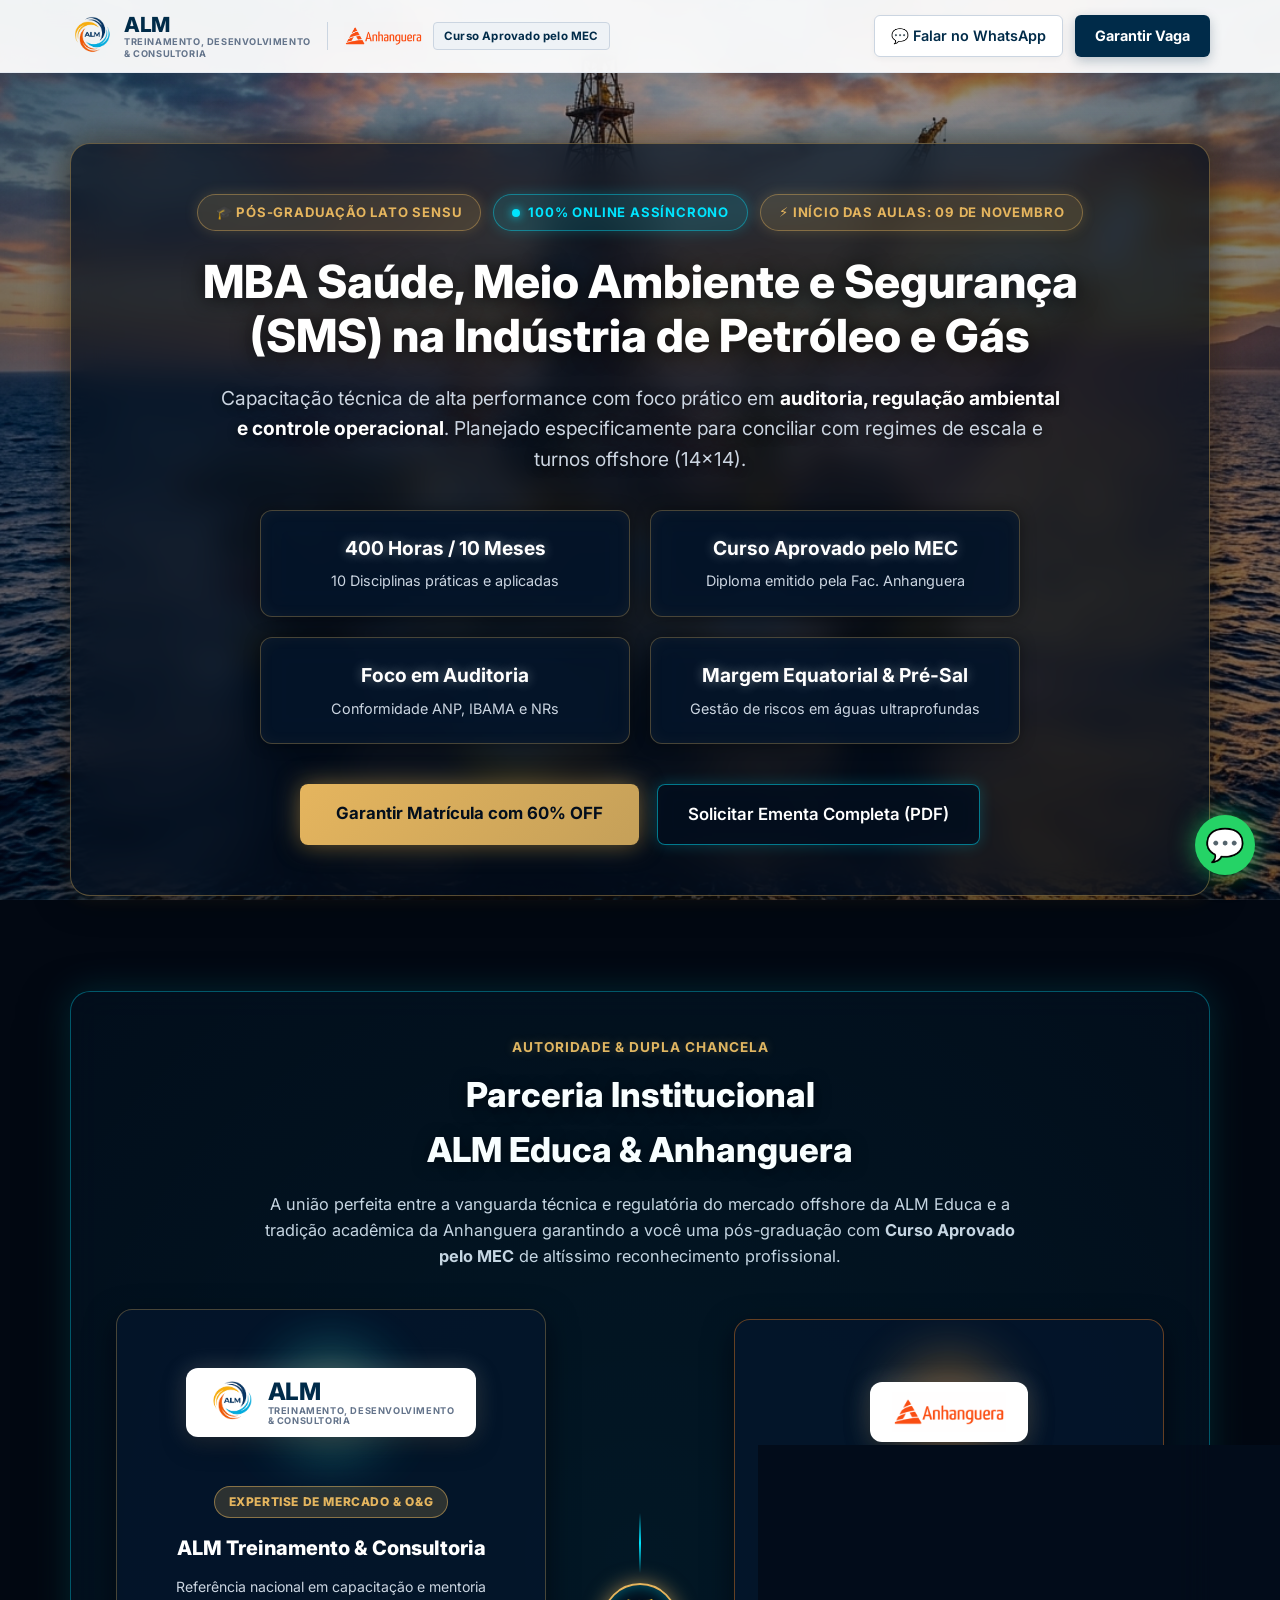
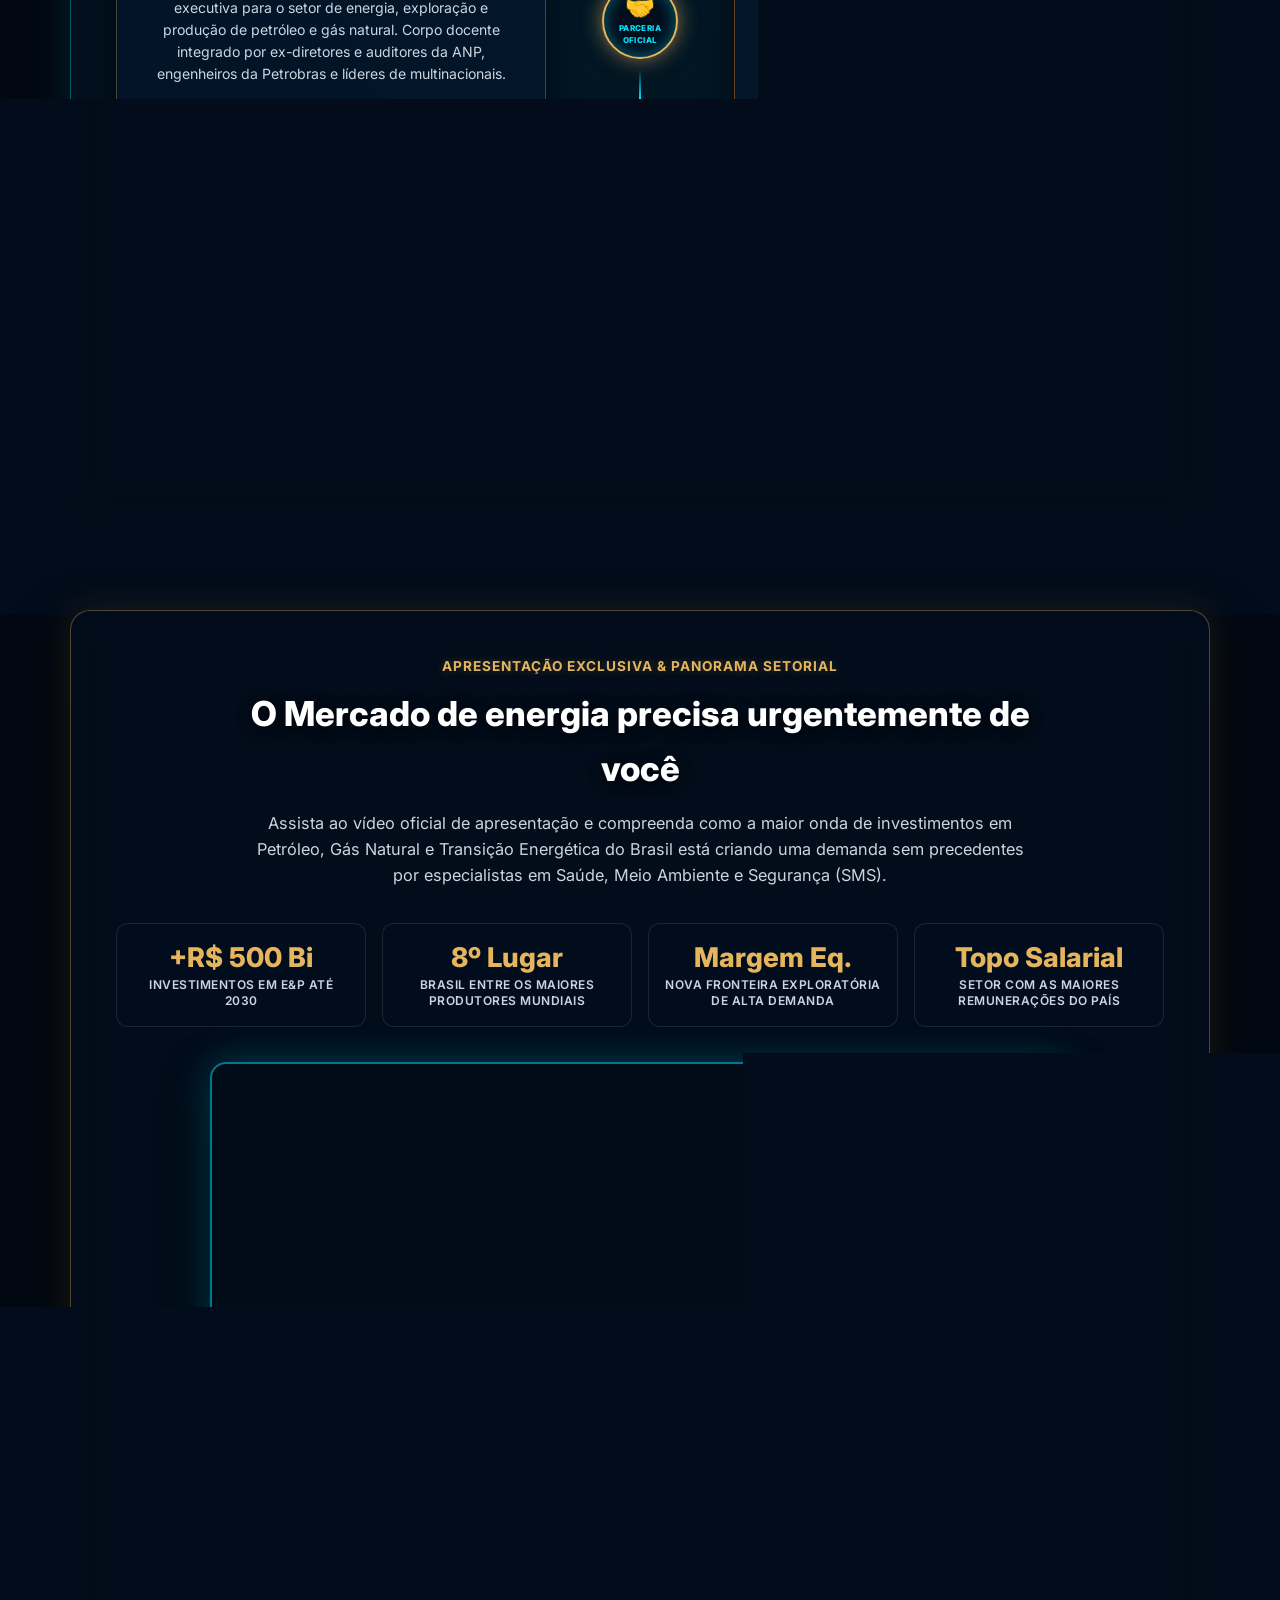
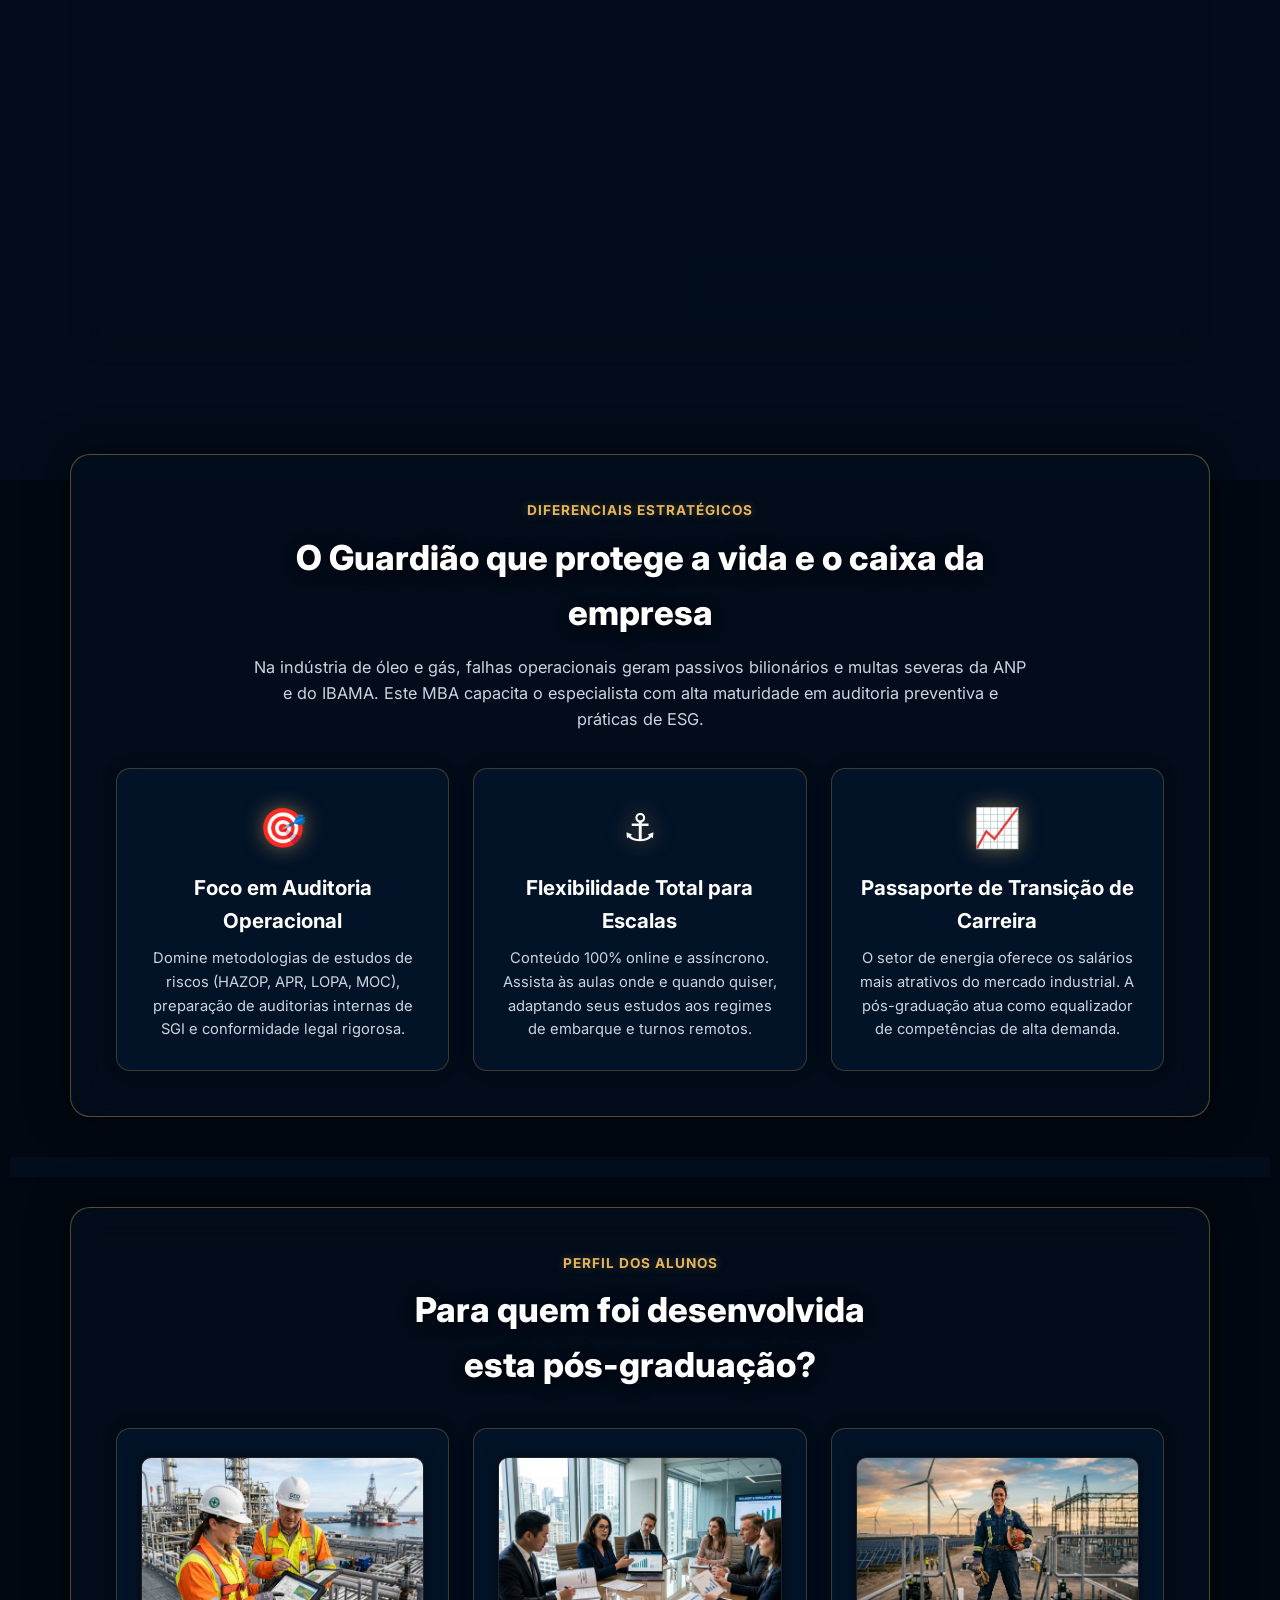
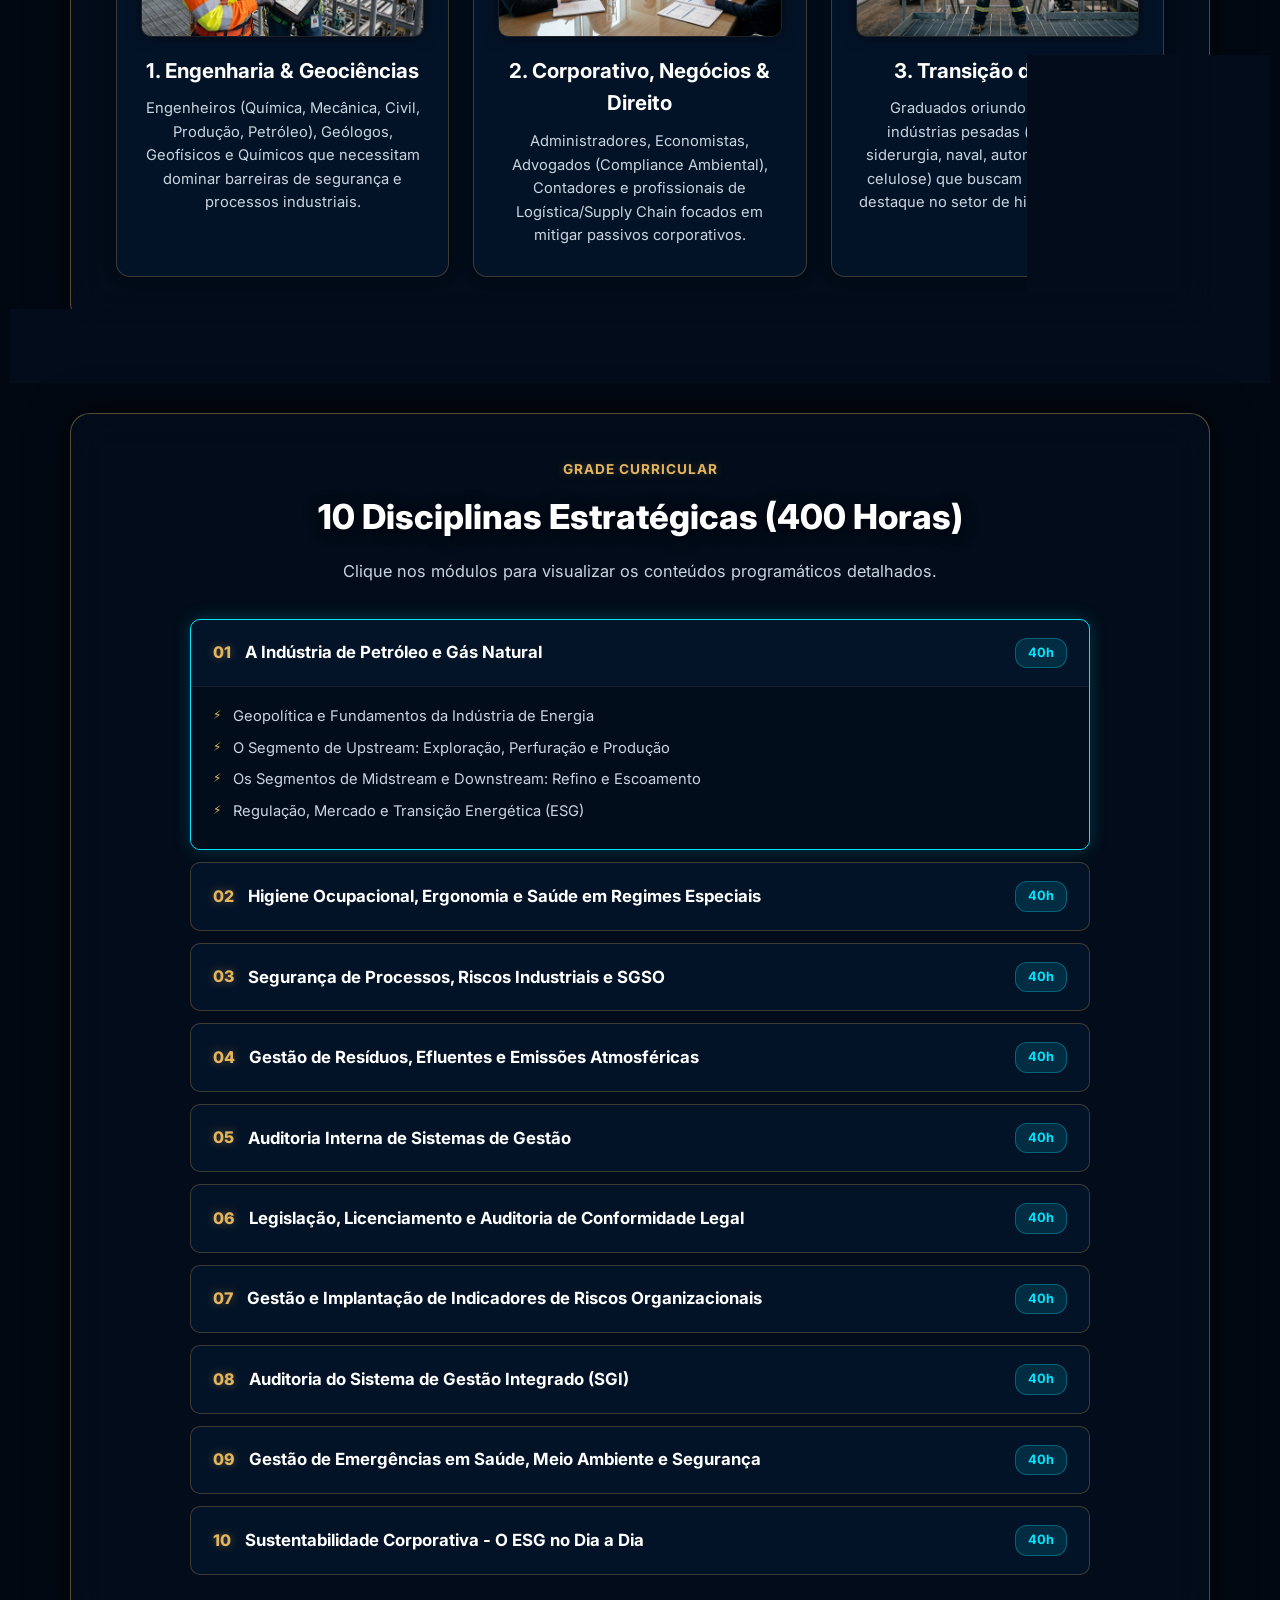
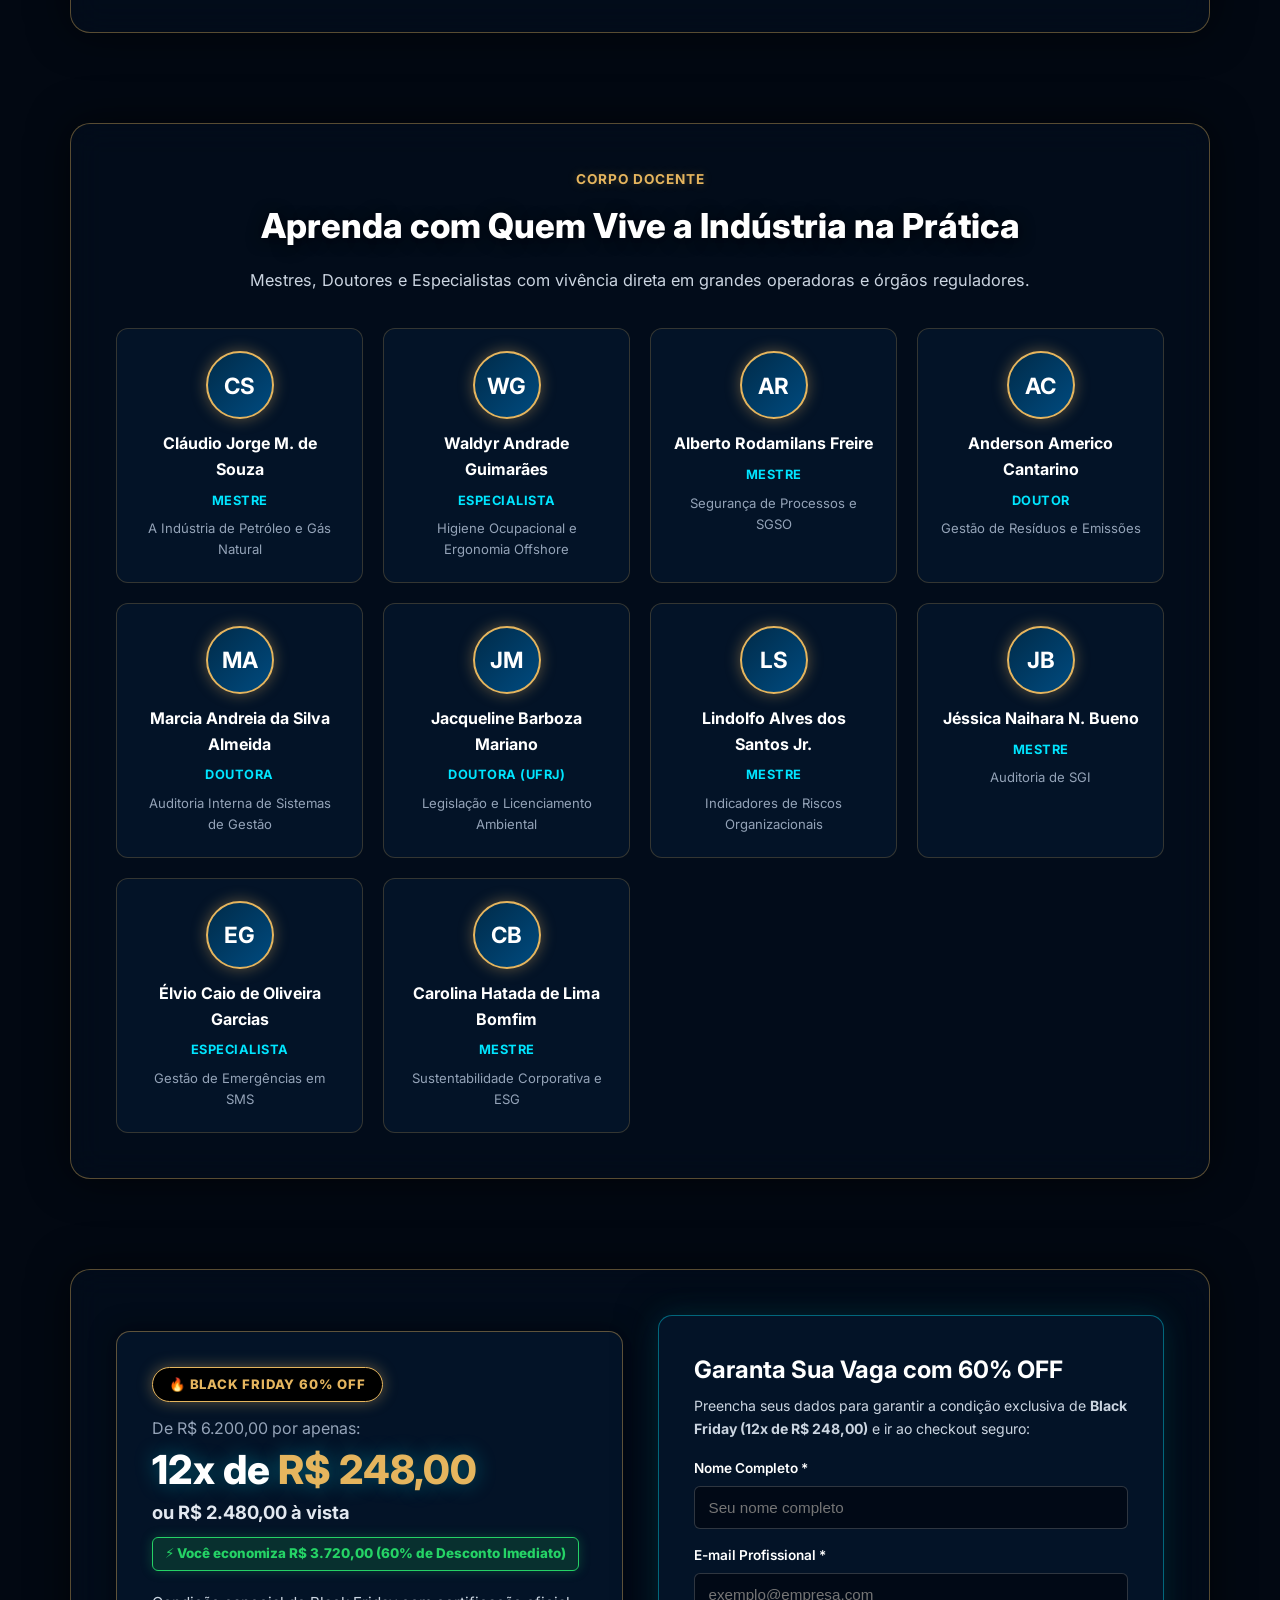
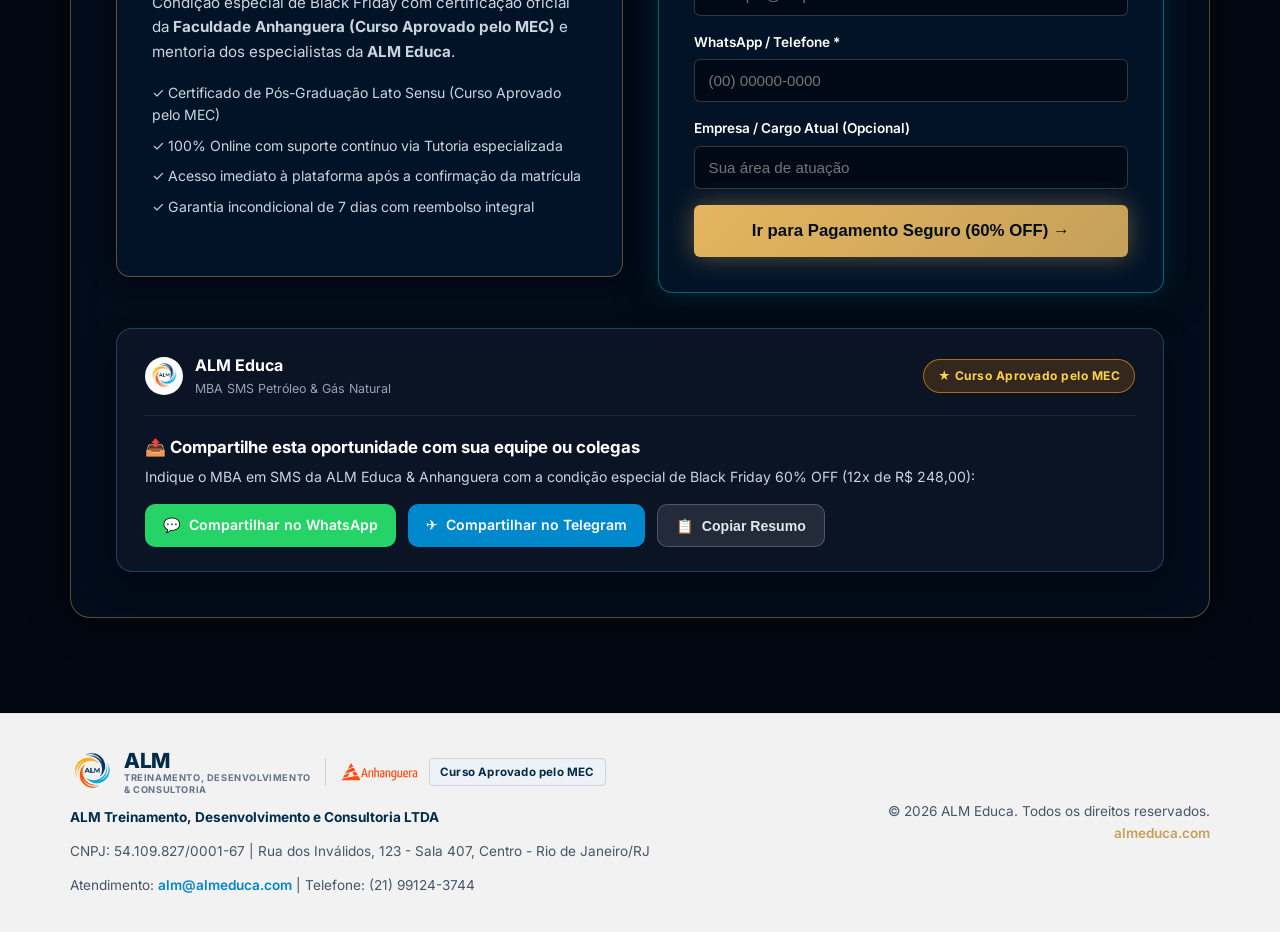
==== commit 76d2bc57: "feat(social): add social share card and interactive WhatsApp & Telegram sharing widgets" ====
--- a/index.html
+++ b/index.html
@@ -15,23 +15,25 @@
   <meta name="bingbot" content="index, follow, max-snippet:-1, max-image-preview:large, max-video-preview:-1">
   <meta name="format-detection" content="telephone=no">
 
-  <!-- Open Graph / Facebook / WhatsApp / LinkedIn -->
+  <!-- Open Graph / WhatsApp / Telegram / Facebook / LinkedIn -->
   <meta property="og:locale" content="pt_BR">
   <meta property="og:type" content="website">
   <meta property="og:site_name" content="ALM Educa">
   <meta property="og:url" content="https://cursos.almeduca.com/">
-  <meta property="og:title" content="MBA SMS na Indústria de Petróleo e Gás Natural | Black Friday 60% OFF">
-  <meta property="og:description" content="Pós-Graduação 100% EAD voltada para auditoria, SGSO e conformidade legal com ex-diretores da ANP. Certificação oficial Anhanguera com Curso Aprovado pelo MEC. Black Friday 60% OFF: 12x de R$ 248,00!">
-  <meta property="og:image" content="https://cursos.almeduca.com/assets/offshore_bg.jpg">
+  <meta property="og:title" content="MBA SMS em Petróleo e Gás | ALM Educa &amp; Anhanguera (MEC)">
+  <meta property="og:description" content="Pós-Graduação 100% Online com Ex-Auditores da ANP e Mestres da COPPE/UFRJ. Certificação Oficial Anhanguera Aprovada pelo MEC. Oferta Black Friday: 12x de R$ 248,00!">
+  <meta property="og:image" content="https://cursos.almeduca.com/assets/share_card.jpg">
+  <meta property="og:image:secure_url" content="https://cursos.almeduca.com/assets/share_card.jpg">
+  <meta property="og:image:type" content="image/jpeg">
   <meta property="og:image:width" content="1200">
   <meta property="og:image:height" content="630">
-  <meta property="og:image:alt" content="Plataforma Offshore e MBA SMS Petróleo e Gás Natural">
-
-  <!-- Twitter Cards -->
+  <meta property="og:image:alt" content="MBA SMS na Indústria de Petróleo e Gás Natural - ALM Educa e Faculdade Anhanguera">
+
+  <!-- Twitter / X Cards -->
   <meta name="twitter:card" content="summary_large_image">
-  <meta name="twitter:title" content="MBA SMS na Indústria de Petróleo e Gás Natural | Black Friday 60% OFF">
-  <meta name="twitter:description" content="Capacitação executiva em auditoria preventiva, regulação ANP e ESG offshore. 100% online, certificado pelo MEC com Black Friday 60% de desconto (12x de R$ 248,00).">
-  <meta name="twitter:image" content="https://cursos.almeduca.com/assets/offshore_bg.jpg">
+  <meta name="twitter:title" content="MBA SMS em Petróleo e Gás | ALM Educa &amp; Anhanguera (MEC)">
+  <meta name="twitter:description" content="Pós-Graduação 100% Online com Ex-Auditores da ANP e Mestres da COPPE/UFRJ. Certificação Oficial Anhanguera Aprovada pelo MEC. Oferta Black Friday: 12x de R$ 248,00!">
+  <meta name="twitter:image" content="https://cursos.almeduca.com/assets/share_card.jpg">
 
   <!-- Schema.org JSON-LD Completo (Course + VideoObject + FAQPage + EducationalOrganization) -->
   <script type="application/ld+json">
@@ -870,6 +872,42 @@
             </form>
           </div>
         </div>
+
+        <!-- BOX DE COMPARTILHAMENTO EM REDES SOCIAIS, WHATSAPP & TELEGRAM -->
+        <div class="share-opportunity-card">
+          <div class="share-card-header">
+            <div class="share-brand-compact">
+              <img src="assets/alm_symbol.png" alt="ALM Educa" class="share-symbol-img">
+              <div>
+                <strong>ALM Educa</strong>
+                <span>MBA SMS Petróleo &amp; Gás Natural</span>
+              </div>
+            </div>
+            <div class="share-badge-mec">
+              ★ Curso Aprovado pelo MEC
+            </div>
+          </div>
+
+          <div class="share-body">
+            <h4>📤 Compartilhe esta oportunidade com sua equipe ou colegas</h4>
+            <p>Indique o MBA em SMS da ALM Educa &amp; Anhanguera com a condição especial de Black Friday 60% OFF (12x de R$ 248,00):</p>
+            
+            <div class="share-actions-group">
+              <a href="https://api.whatsapp.com/send?text=🎓%20*MBA%20SMS%20na%20Indústria%20de%20Petróleo%20e%20Gás%20Natural*%0A%0APós-Graduação%20100%25%20Online%20com%20*Curso%20Aprovado%20pelo%20MEC*%20e%20certificação%20oficial%20Anhanguera.%0A%0A⚡%20Aulas%20com%20ex-auditores%20da%20ANP%20e%20doutores%20da%20COPPE%2FUFRJ.%0A🔥%20*Black%20Friday%2060%25%20OFF:*%2012x%20de%20R%24%20248%2C00%20(ou%20R%24%202.480%20à%20vista)%0A%0A👉%20Confira%20a%20grade%20e%20garanta%20a%20vaga:%20https%3A%2F%2Fcursos.almeduca.com%2F" target="_blank" rel="noopener noreferrer" class="btn-share-social btn-share-whatsapp" title="Compartilhar no WhatsApp">
+                <span class="share-icon">💬</span> Compartilhar no WhatsApp
+              </a>
+              
+              <a href="https://t.me/share/url?url=https%3A%2F%2Fcursos.almeduca.com%2F&text=🎓%20MBA%20SMS%20na%20Indústria%20de%20Petróleo%20e%20Gás%20Natural%20(Curso%20Aprovado%20pelo%20MEC).%20Pós-Graduação%20com%20ex-auditores%20da%20ANP%20e%20condição%20de%20Black%20Friday%2060%25%20OFF%20(12x%20de%20R$%20248,00)." target="_blank" rel="noopener noreferrer" class="btn-share-social btn-share-telegram" title="Compartilhar no Telegram">
+                <span class="share-icon">✈️</span> Compartilhar no Telegram
+              </a>
+
+              <button type="button" class="btn-share-social btn-share-copy" id="btnCopyShare" title="Copiar resumo e link">
+                <span class="share-icon">📋</span> <span id="copyBtnText">Copiar Resumo</span>
+              </button>
+            </div>
+          </div>
+        </div>
+
       </div>
     </div>
   </section>
--- a/css/styles.css
+++ b/css/styles.css
@@ -1527,3 +1527,137 @@
     gap: 14px;
   }
 }
+
+/* ============================================================
+   BOX DE COMPARTILHAMENTO EM REDES SOCIAIS (WHATSAPP & TELEGRAM)
+   ============================================================ */
+.share-opportunity-card {
+  margin-top: 35px;
+  background: rgba(15, 23, 42, 0.75);
+  border: 1px solid rgba(56, 189, 248, 0.3);
+  border-radius: 16px;
+  padding: 24px 28px;
+  backdrop-filter: blur(12px);
+  -webkit-backdrop-filter: blur(12px);
+  box-shadow: 0 10px 30px rgba(0, 0, 0, 0.4);
+}
+
+.share-card-header {
+  display: flex;
+  justify-content: space-between;
+  align-items: center;
+  flex-wrap: wrap;
+  gap: 14px;
+  padding-bottom: 16px;
+  border-bottom: 1px solid rgba(255, 255, 255, 0.08);
+  margin-bottom: 18px;
+}
+
+.share-brand-compact {
+  display: flex;
+  align-items: center;
+  gap: 12px;
+}
+
+.share-symbol-img {
+  width: 38px;
+  height: 38px;
+  object-fit: contain;
+  background: #FFFFFF;
+  border-radius: 50%;
+  padding: 4px;
+}
+
+.share-brand-compact strong {
+  display: block;
+  font-size: 1rem;
+  color: #FFFFFF;
+}
+
+.share-brand-compact span {
+  display: block;
+  font-size: 0.78rem;
+  color: var(--alm-text-dim);
+}
+
+.share-badge-mec {
+  display: inline-flex;
+  align-items: center;
+  gap: 6px;
+  background: rgba(217, 119, 6, 0.2);
+  border: 1px solid rgba(245, 158, 11, 0.6);
+  color: #FCD34D;
+  font-size: 0.75rem;
+  font-weight: 700;
+  padding: 6px 14px;
+  border-radius: 20px;
+  letter-spacing: 0.5px;
+}
+
+.share-body h4 {
+  font-size: 1.05rem;
+  color: #FFFFFF;
+  margin-bottom: 6px;
+}
+
+.share-body p {
+  font-size: 0.88rem;
+  color: var(--alm-text-muted);
+  margin-bottom: 18px;
+  line-height: 1.4;
+}
+
+.share-actions-group {
+  display: flex;
+  gap: 12px;
+  flex-wrap: wrap;
+}
+
+.btn-share-social {
+  display: inline-flex;
+  align-items: center;
+  gap: 8px;
+  padding: 10px 18px;
+  border-radius: 10px;
+  font-size: 0.88rem;
+  font-weight: 600;
+  text-decoration: none;
+  cursor: pointer;
+  transition: all 0.25s ease;
+  border: none;
+}
+
+.btn-share-whatsapp {
+  background: #25D366;
+  color: #FFFFFF;
+}
+
+.btn-share-whatsapp:hover {
+  background: #1EBE5D;
+  transform: translateY(-2px);
+  box-shadow: 0 4px 15px rgba(37, 211, 102, 0.4);
+}
+
+.btn-share-telegram {
+  background: #0088CC;
+  color: #FFFFFF;
+}
+
+.btn-share-telegram:hover {
+  background: #0077B5;
+  transform: translateY(-2px);
+  box-shadow: 0 4px 15px rgba(0, 136, 204, 0.4);
+}
+
+.btn-share-copy {
+  background: rgba(255, 255, 255, 0.1);
+  color: #E2E8F0;
+  border: 1px solid rgba(255, 255, 255, 0.2);
+}
+
+.btn-share-copy:hover {
+  background: rgba(255, 255, 255, 0.18);
+  color: #FFFFFF;
+  transform: translateY(-2px);
+}
+
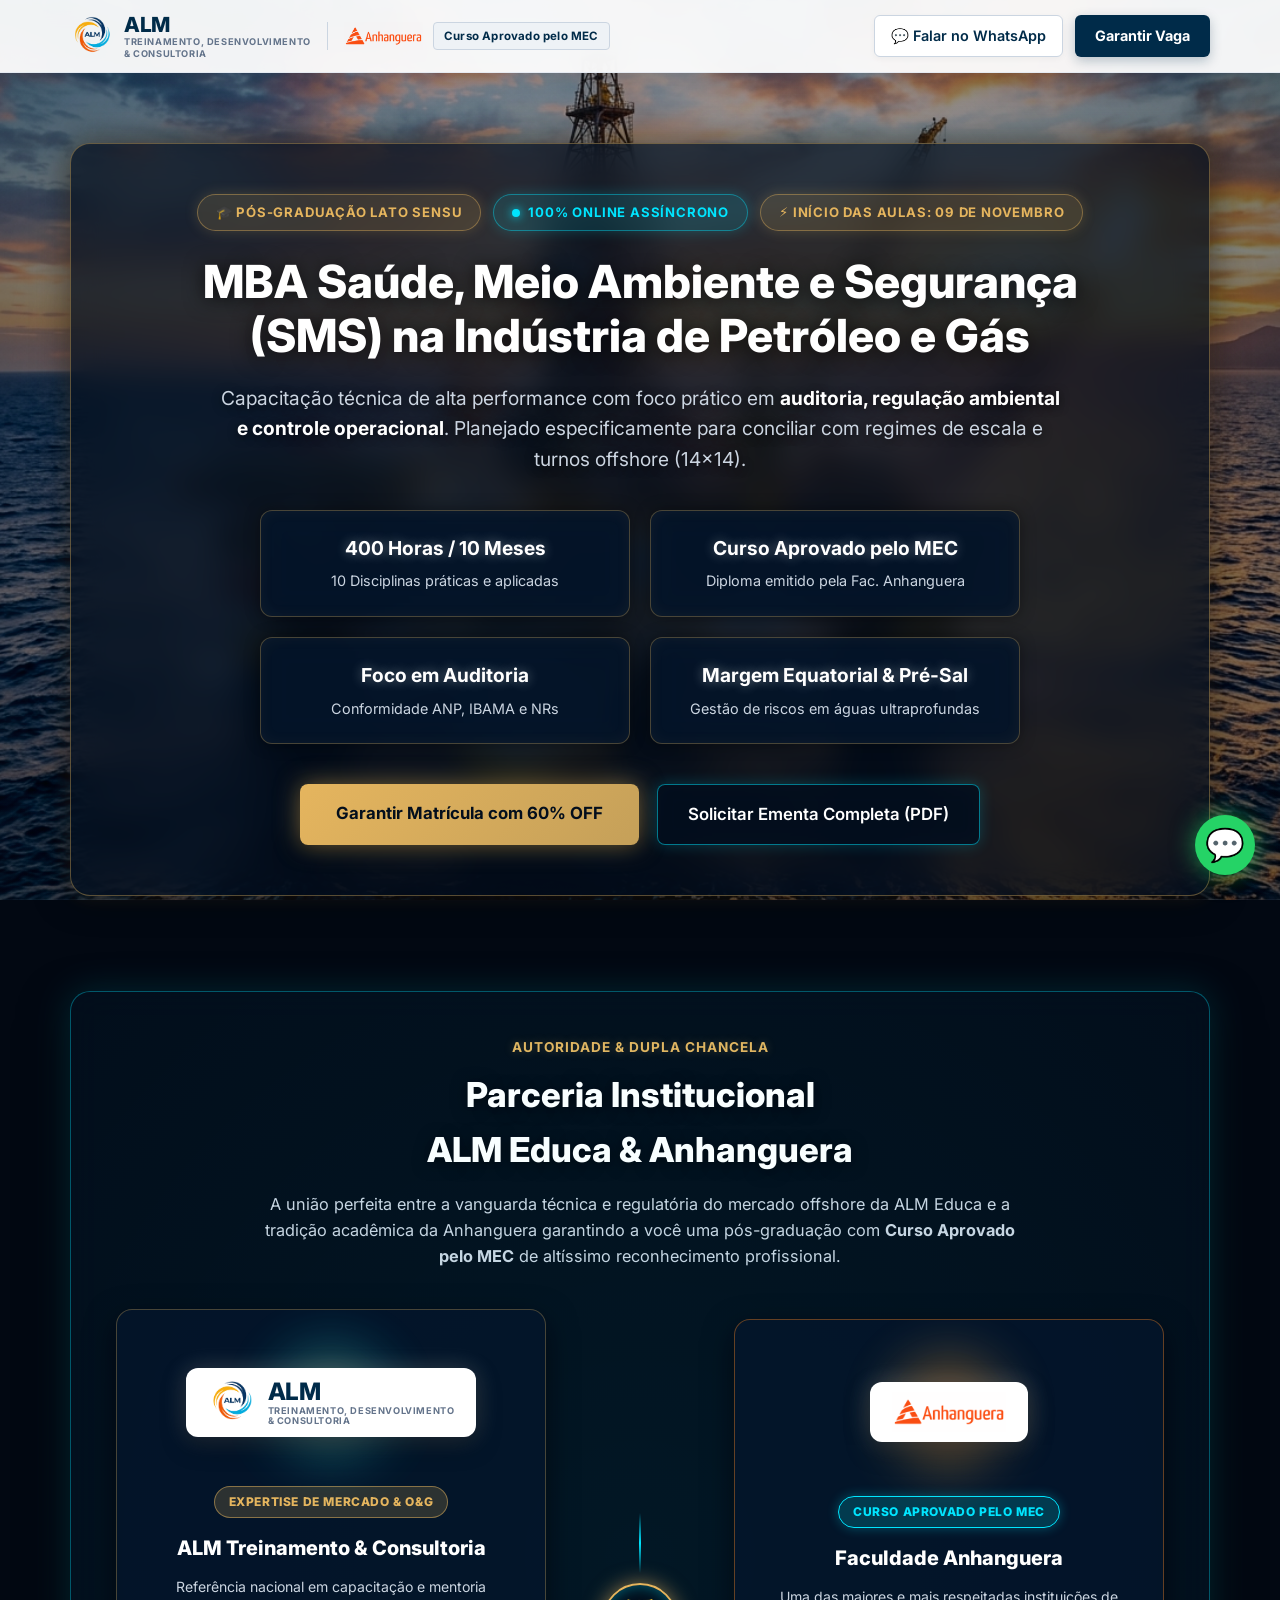
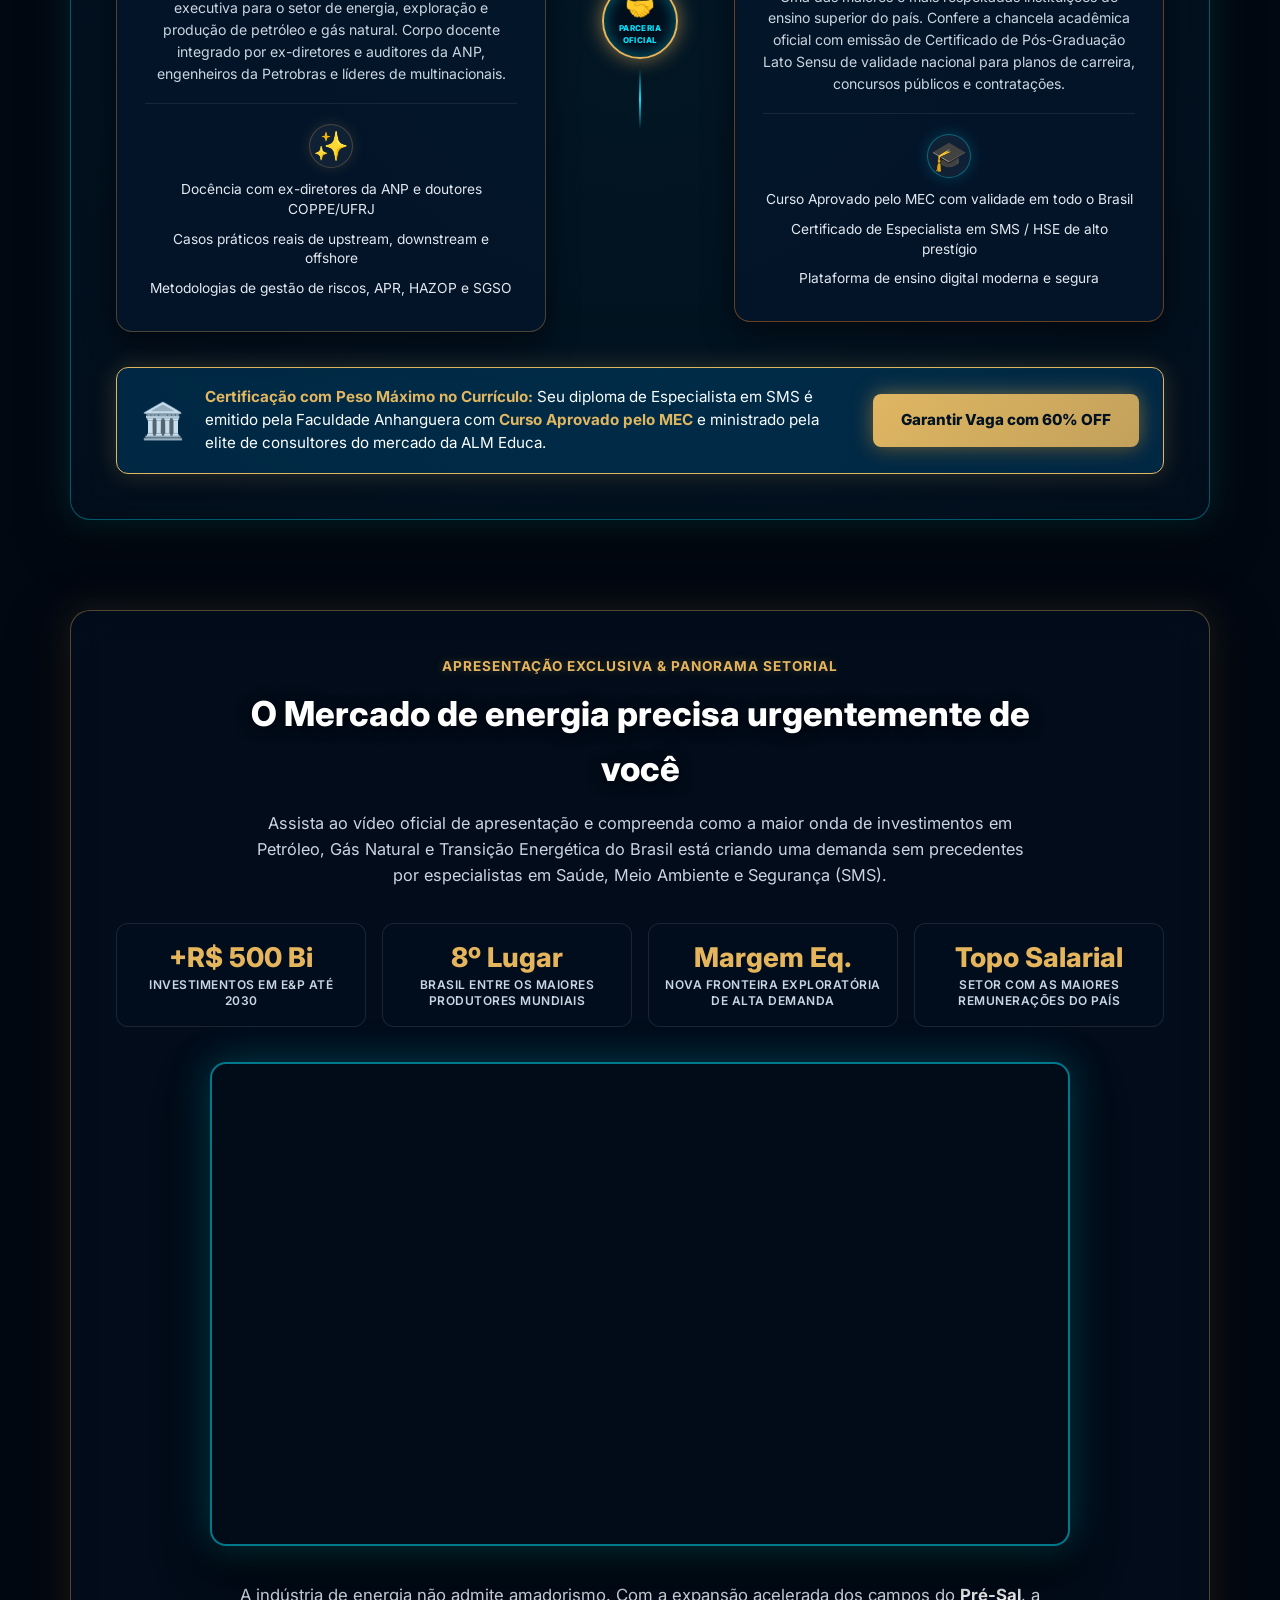
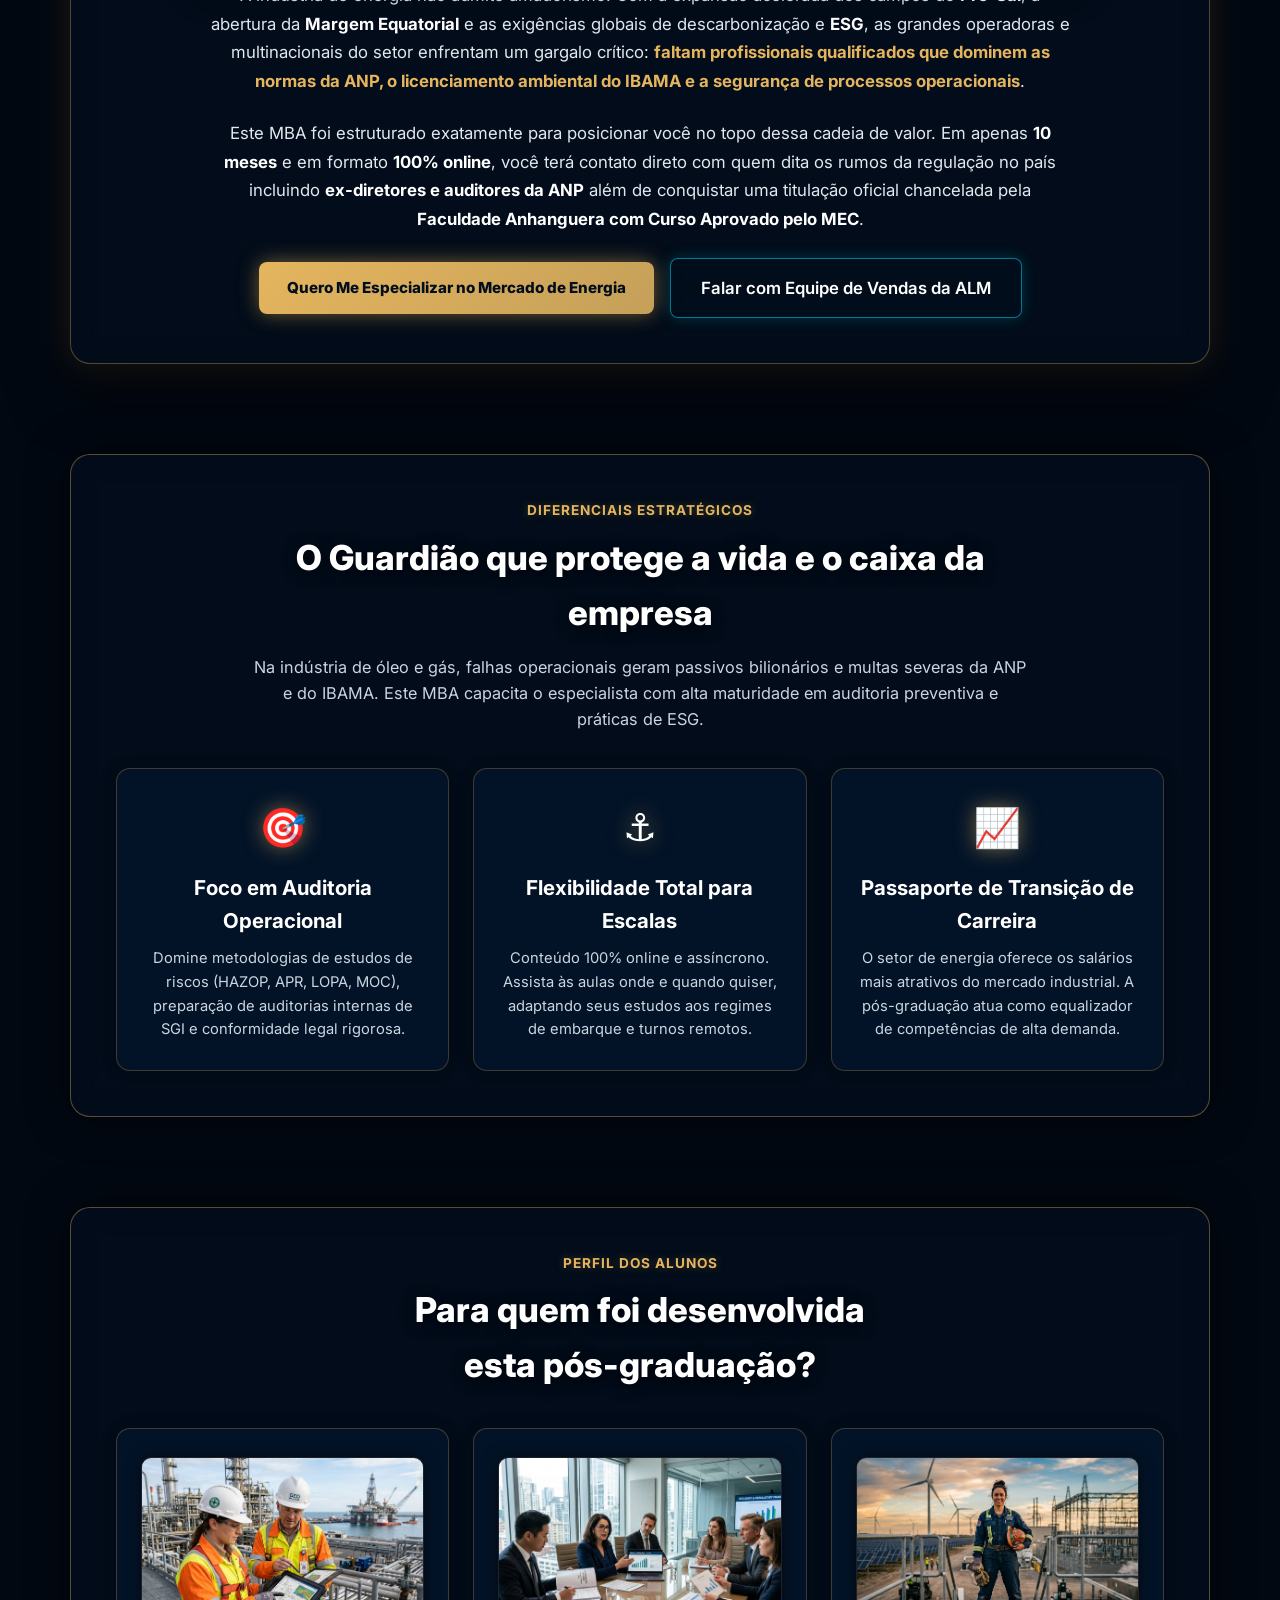
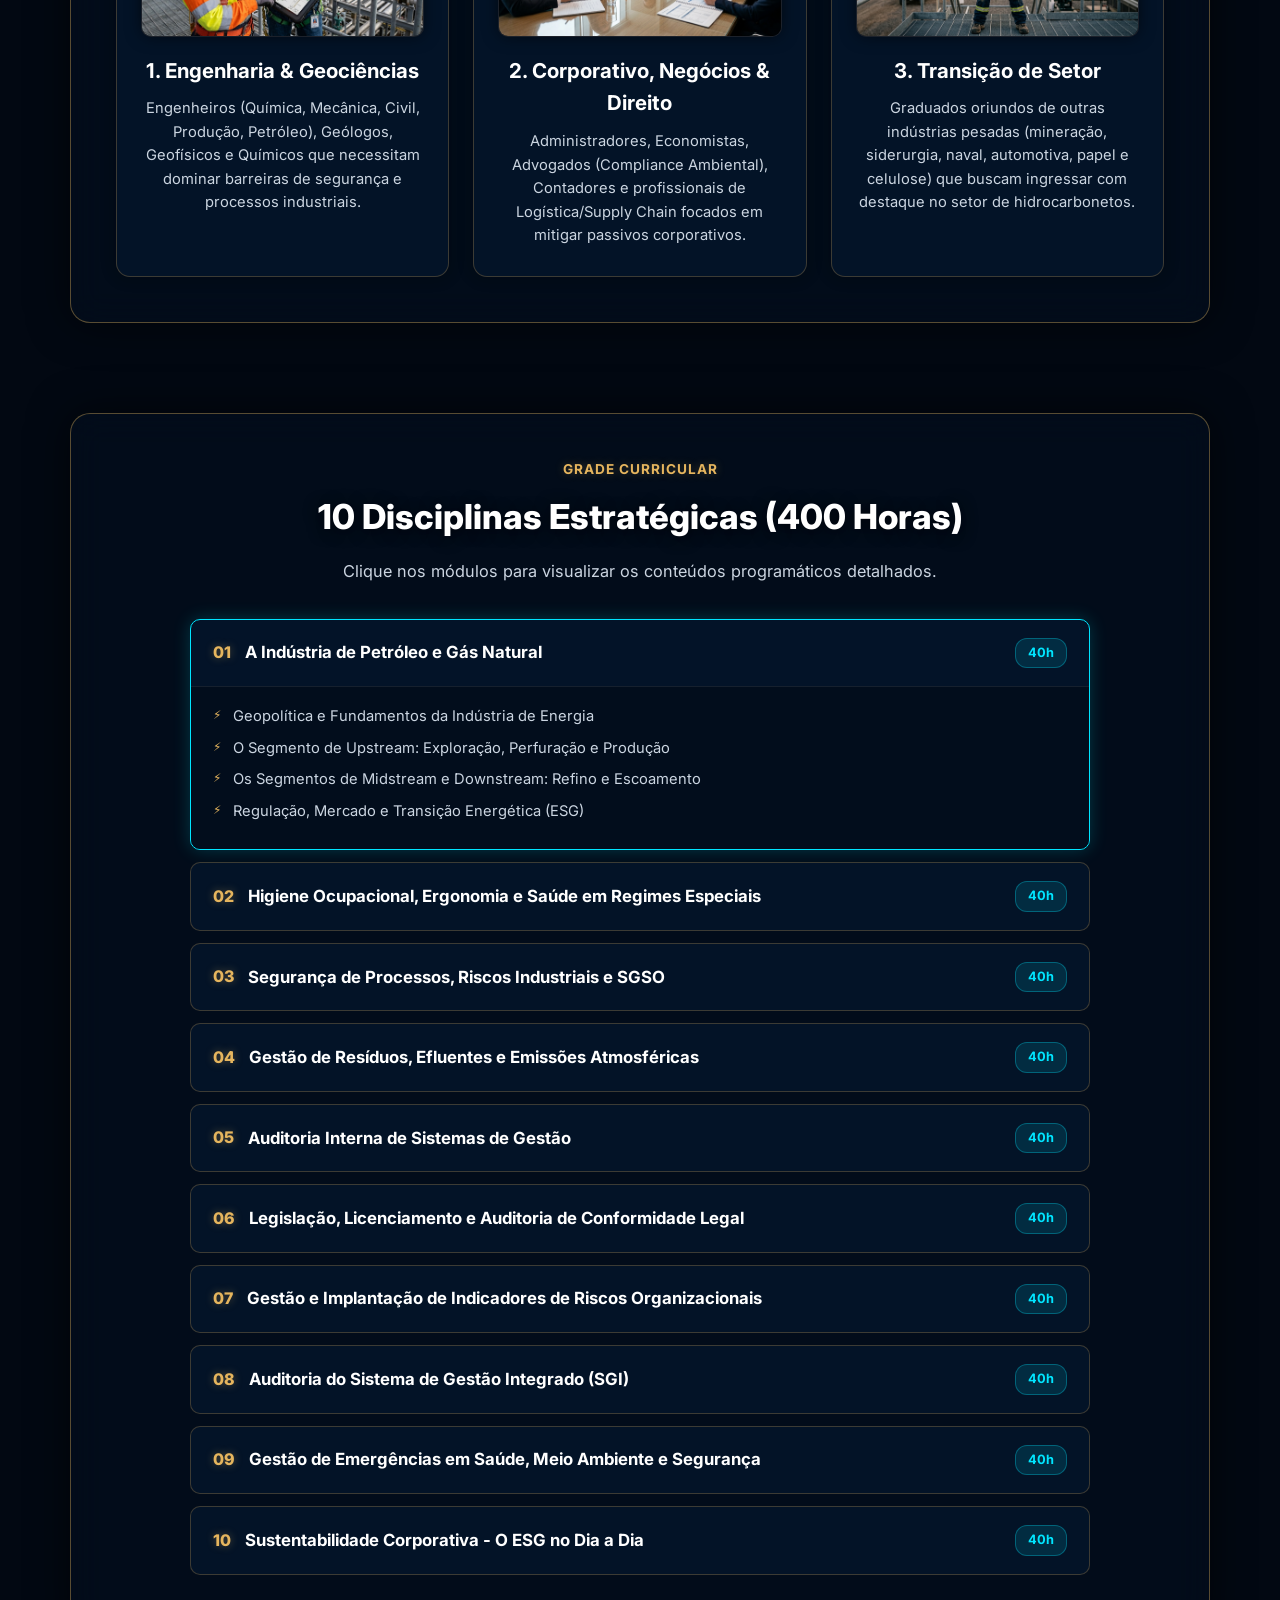
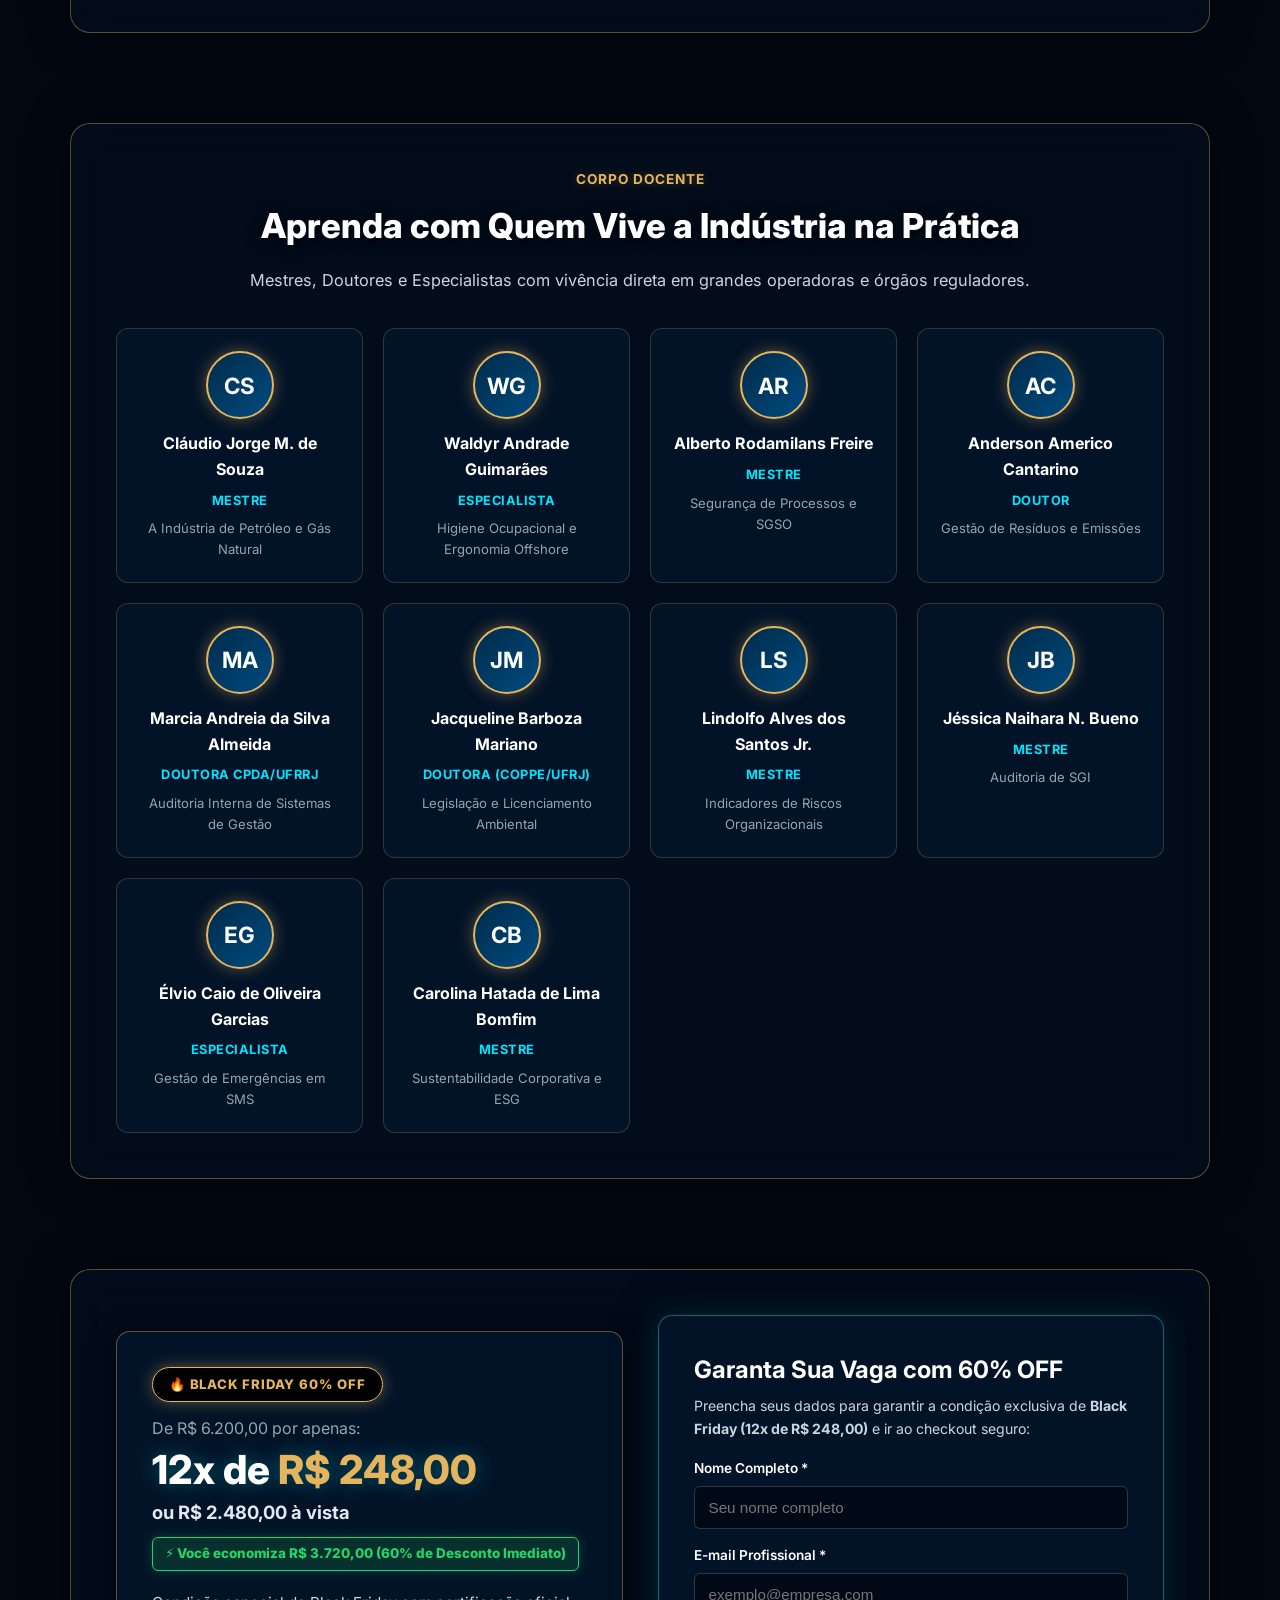
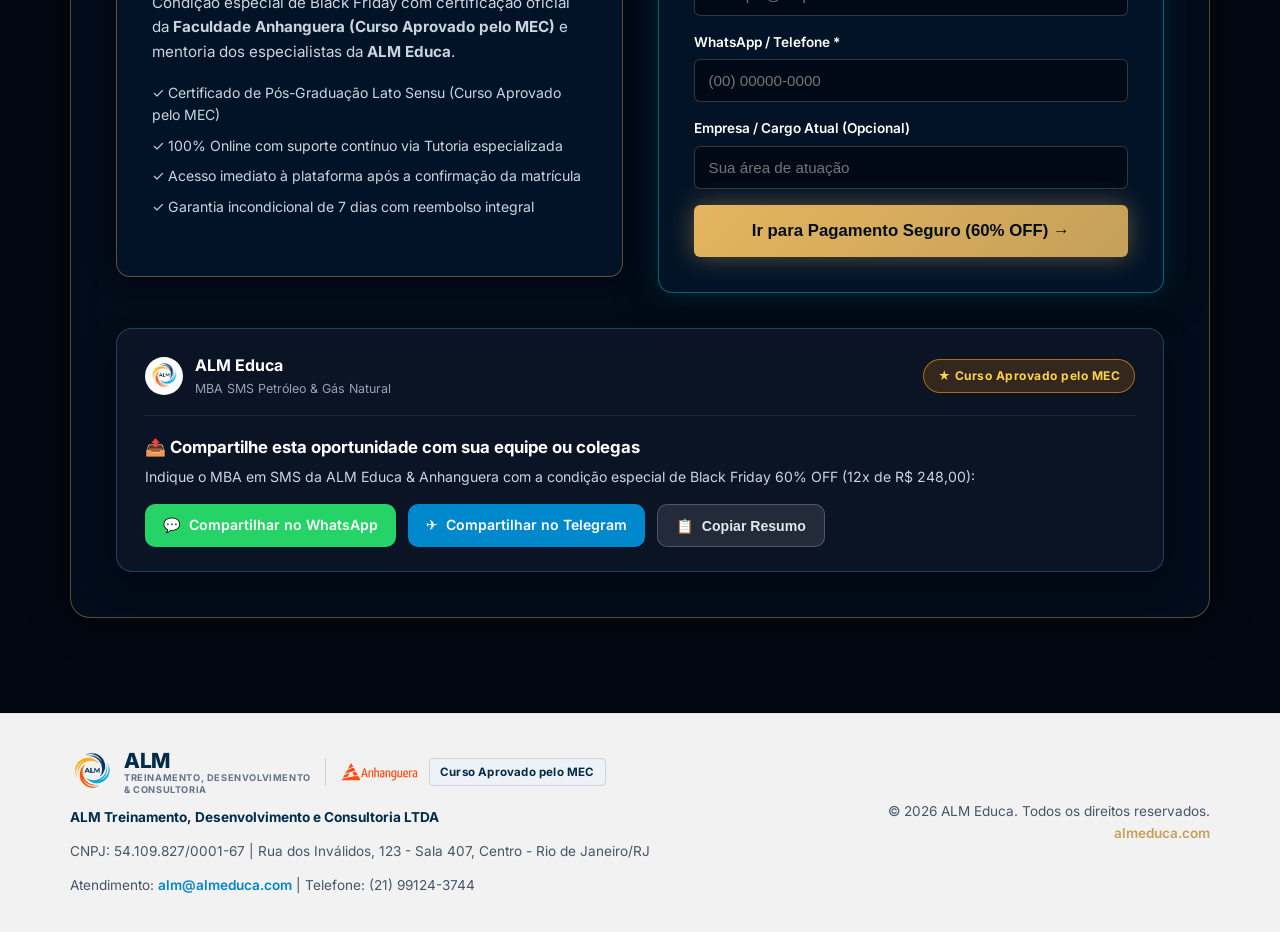
==== commit 31eefef7: "copy(mba-sms): update sales CTA to Equipe de Vendas, adjust Profa. Marcia to Doutora CPDA/UFRRJ, and" ====
--- a/index.html
+++ b/index.html
@@ -394,8 +394,8 @@
             <a href="#inscricao" class="btn-cta-primary">
               Quero Me Especializar no Mercado de Energia
             </a>
-            <a href="https://wa.me/5521991243744?text=Quero%20conversar%20sobre%20o%20mercado%20de%20energia%20e%20o%20MBA%20SMS" target="_blank" class="btn-cta-secondary btn-whatsapp-track" data-origin="Video Section WhatsApp">
-              Falar com Consultor de Carreira
+            <a href="https://wa.me/5521991243744?text=Olá,%20gostaria%20de%20falar%20com%20a%20equipe%20de%20vendas%20da%20ALM%20sobre%20o%20MBA%20SMS" target="_blank" class="btn-cta-secondary btn-whatsapp-track" data-origin="Video Section WhatsApp">
+              Falar com Equipe de Vendas da ALM
             </a>
           </div>
         </div>
@@ -736,24 +736,24 @@
           <div class="faculty-card">
             <div class="faculty-tooltip">
               <div class="tooltip-title">Profa. Marcia Andreia da Silva Almeida</div>
-              <span class="tooltip-degree">Doutora & Lead Auditor</span>
-              <p class="tooltip-bio">Doutora em Gestão com mais de duas décadas de experiência em auditorias de certificação NBR ISO 19011, formação de auditores internos e acompanhamento de planos de ação (PDCA).</p>
+              <span class="tooltip-degree">Doutora CPDA/UFRRJ</span>
+              <p class="tooltip-bio">Doutora pelo CPDA/UFRRJ com mais de duas décadas de experiência em auditorias de certificação NBR ISO 19011, formação de auditores internos e acompanhamento de planos de ação (PDCA).</p>
             </div>
             <div class="faculty-avatar-placeholder">MA</div>
             <h4>Marcia Andreia da Silva Almeida</h4>
-            <span class="faculty-degree">Doutora</span>
+            <span class="faculty-degree">Doutora CPDA/UFRRJ</span>
             <p class="faculty-discipline">Auditoria Interna de Sistemas de Gestão</p>
           </div>
 
           <div class="faculty-card">
             <div class="faculty-tooltip">
               <div class="tooltip-title">Profa. Jacqueline Barboza Mariano</div>
-              <span class="tooltip-degree">Doutora (PPE / UFRJ)</span>
-              <p class="tooltip-bio">Doutora pela UFRJ, especialista em Direito Ambiental, rito de Licenciamento Ambiental (LP, LI, LO) junto ao IBAMA e gestão de condicionantes e compliance no setor de óleo e gás.</p>
+              <span class="tooltip-degree">Doutora (PPE / COPPE / UFRJ)</span>
+              <p class="tooltip-bio">Engenheira Química, Doutora em Planejamento Energético pela COPPE/UFRJ com atuação destacada na ANP. Especialista no rito de Licenciamento Ambiental (LP, LI, LO) junto ao IBAMA e avaliação de impactos ambientais em óleo e gás.</p>
             </div>
             <div class="faculty-avatar-placeholder">JM</div>
             <h4>Jacqueline Barboza Mariano</h4>
-            <span class="faculty-degree">Doutora (UFRJ)</span>
+            <span class="faculty-degree">Doutora (COPPE/UFRJ)</span>
             <p class="faculty-discipline">Legislação e Licenciamento Ambiental</p>
           </div>
 
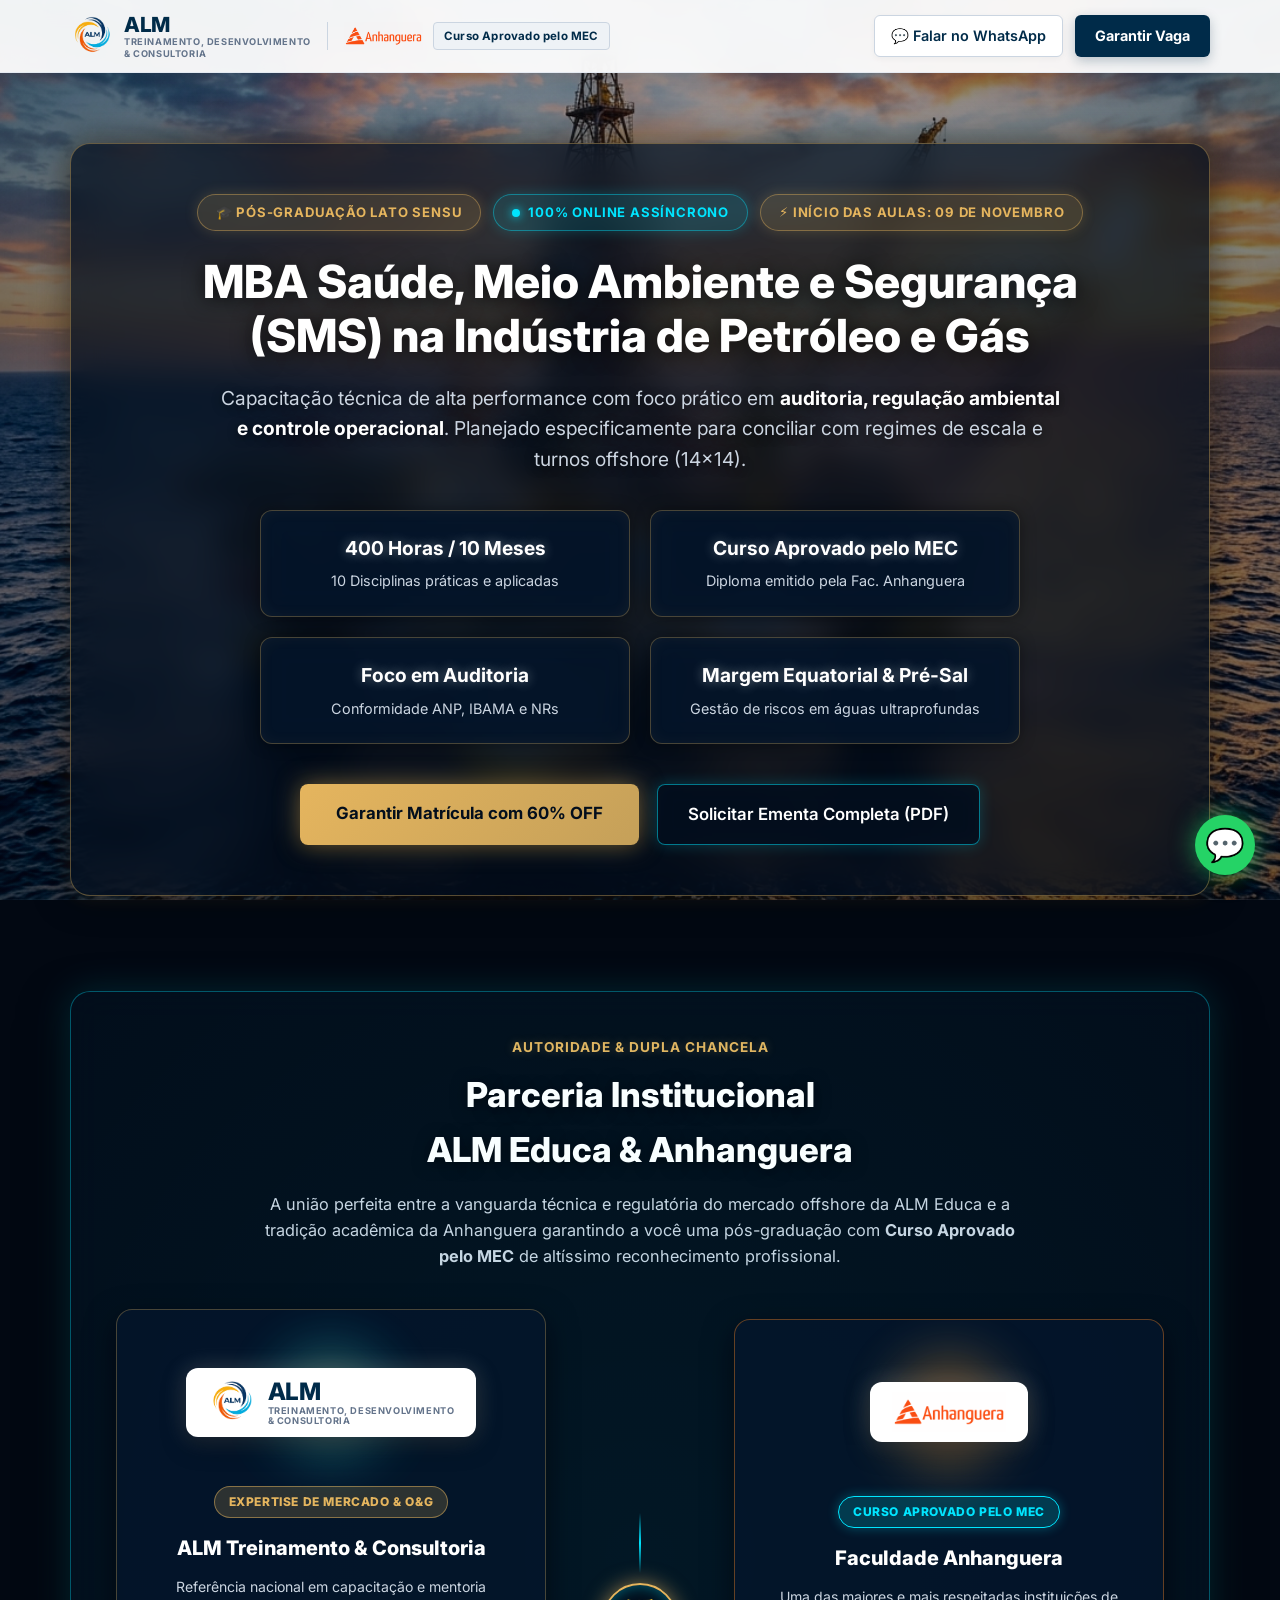
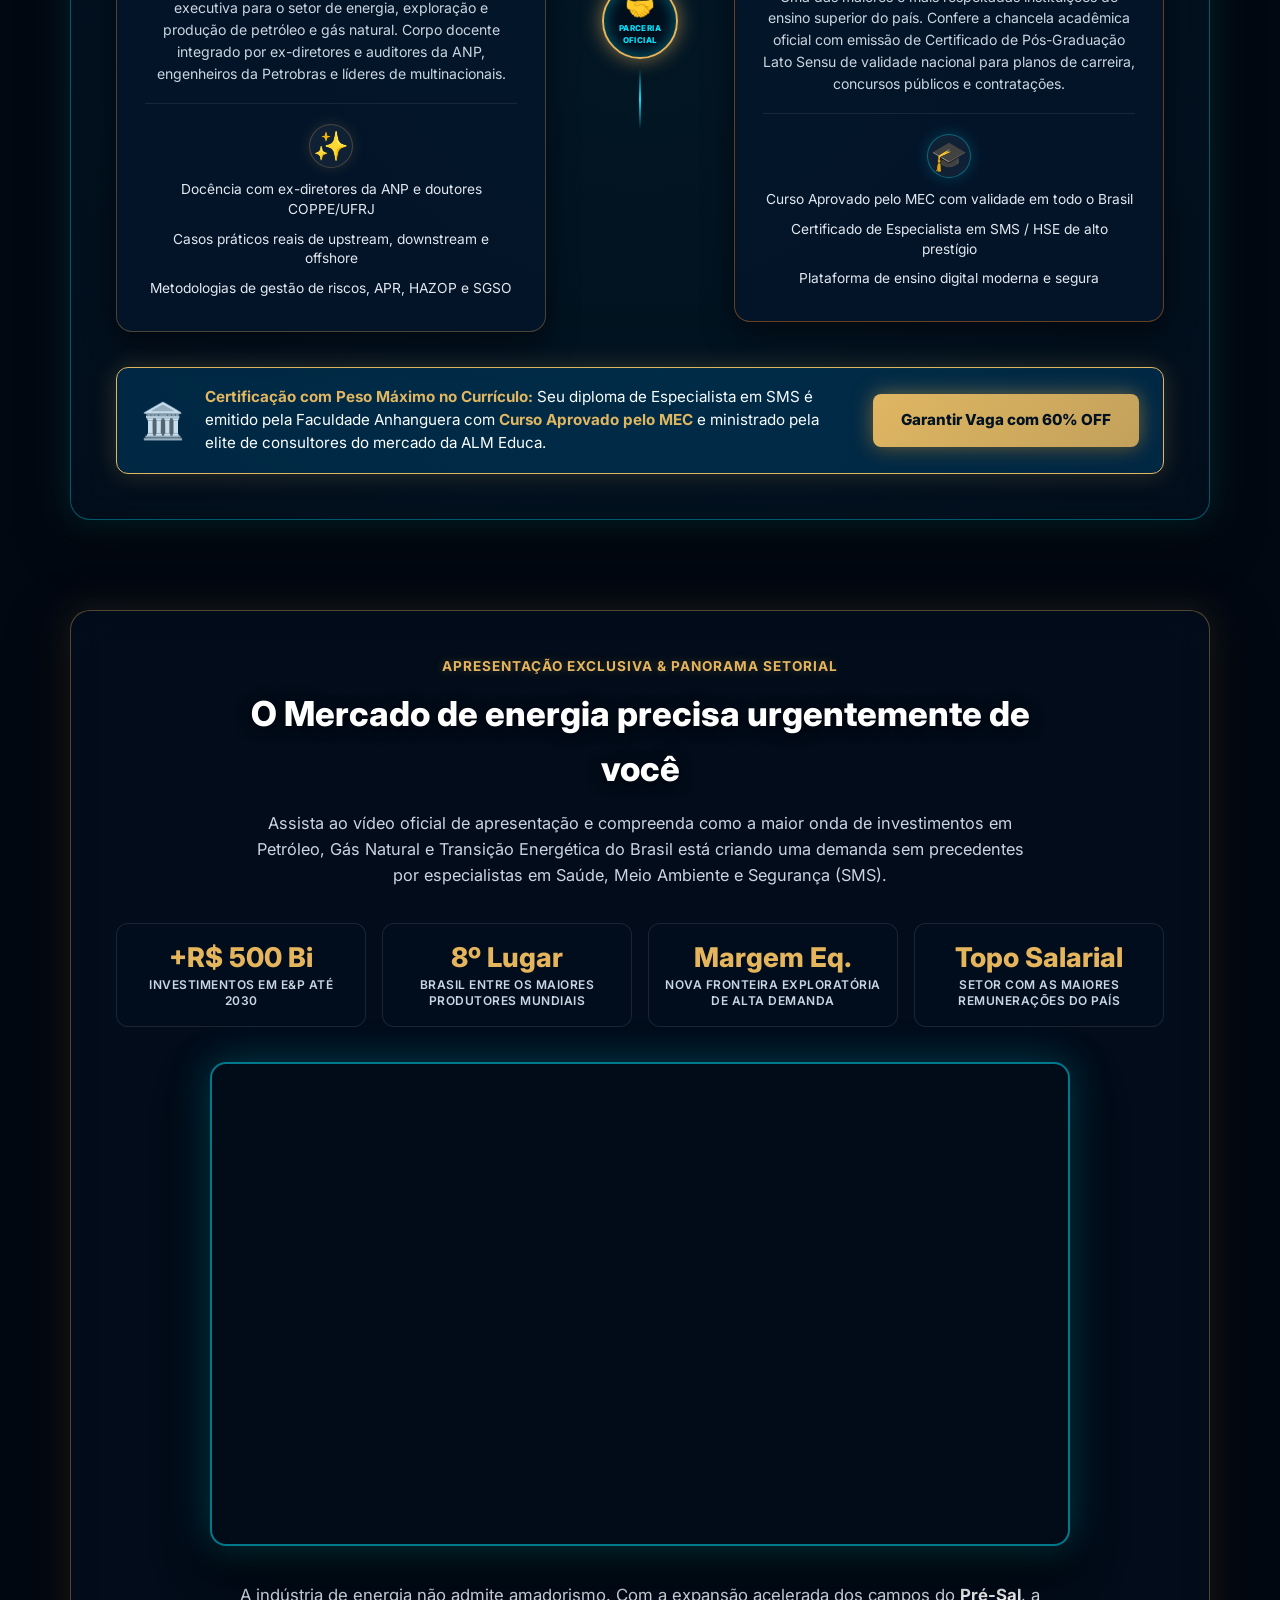
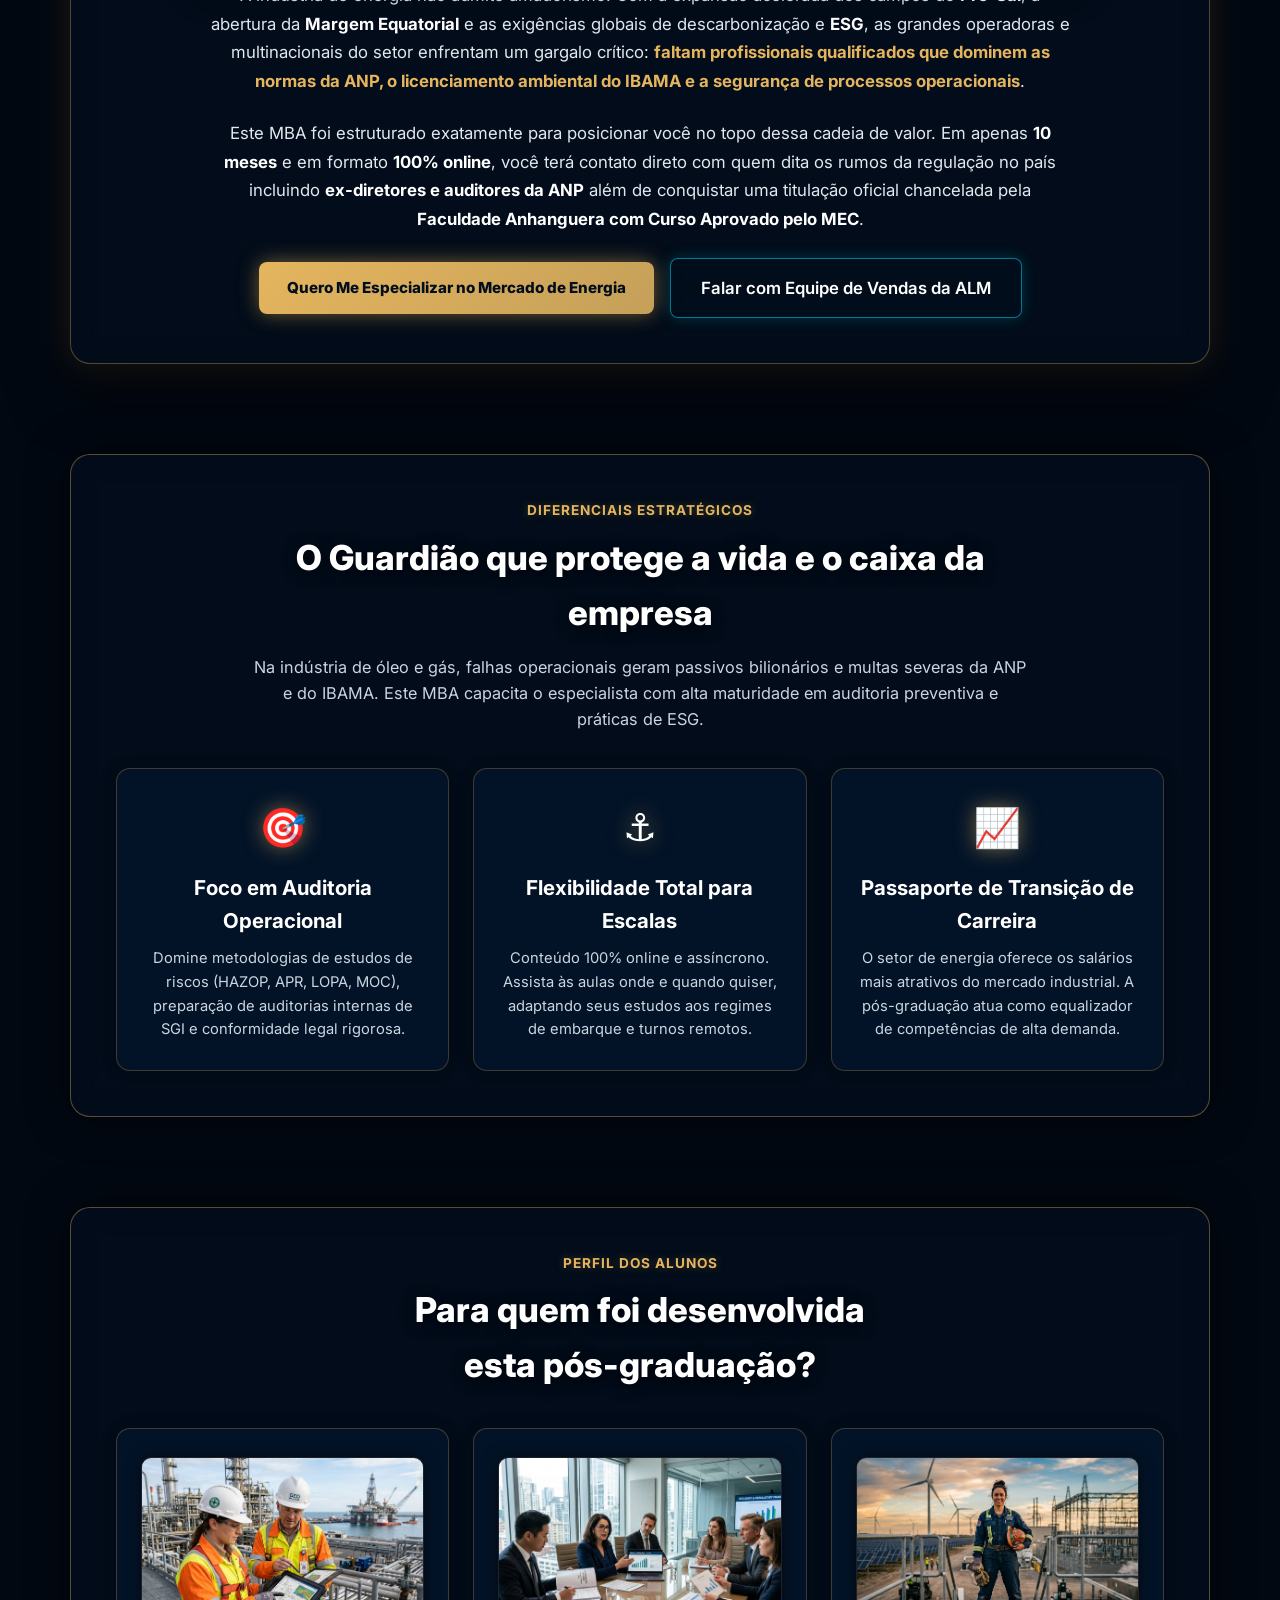
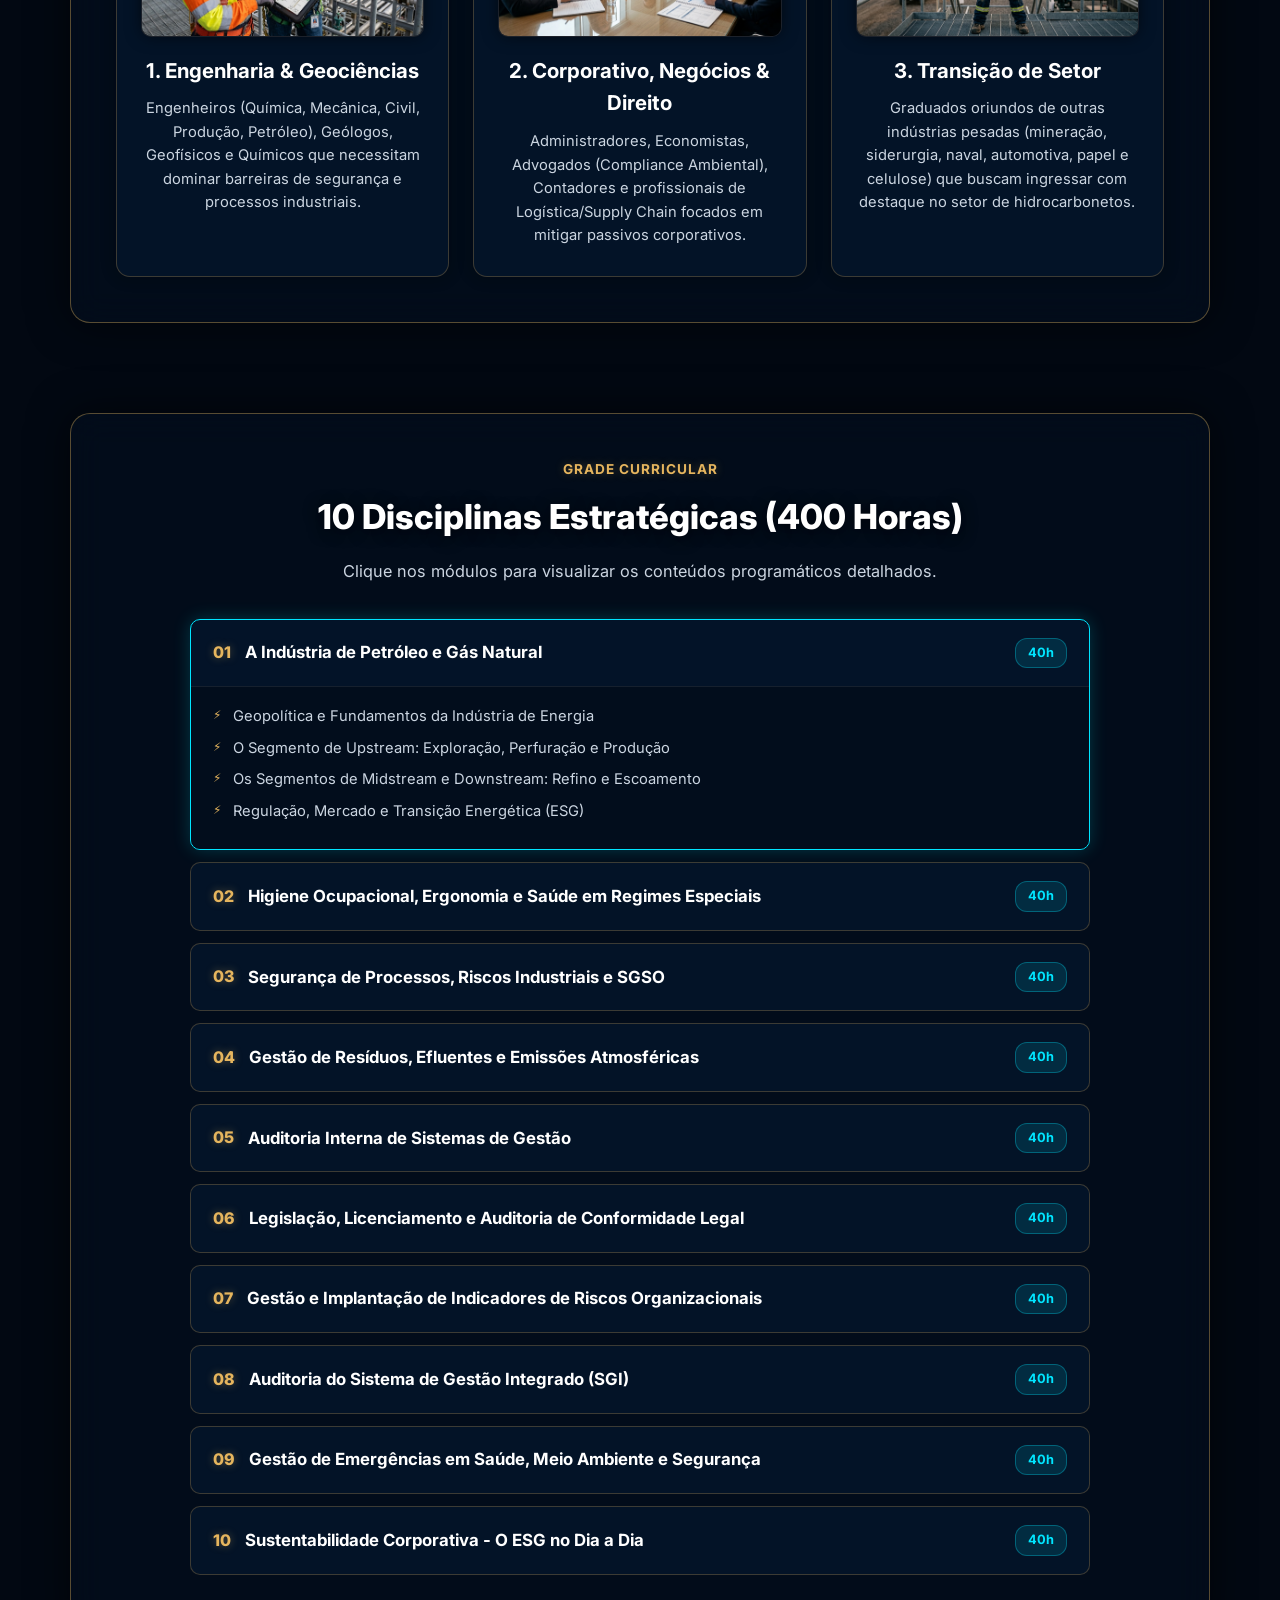
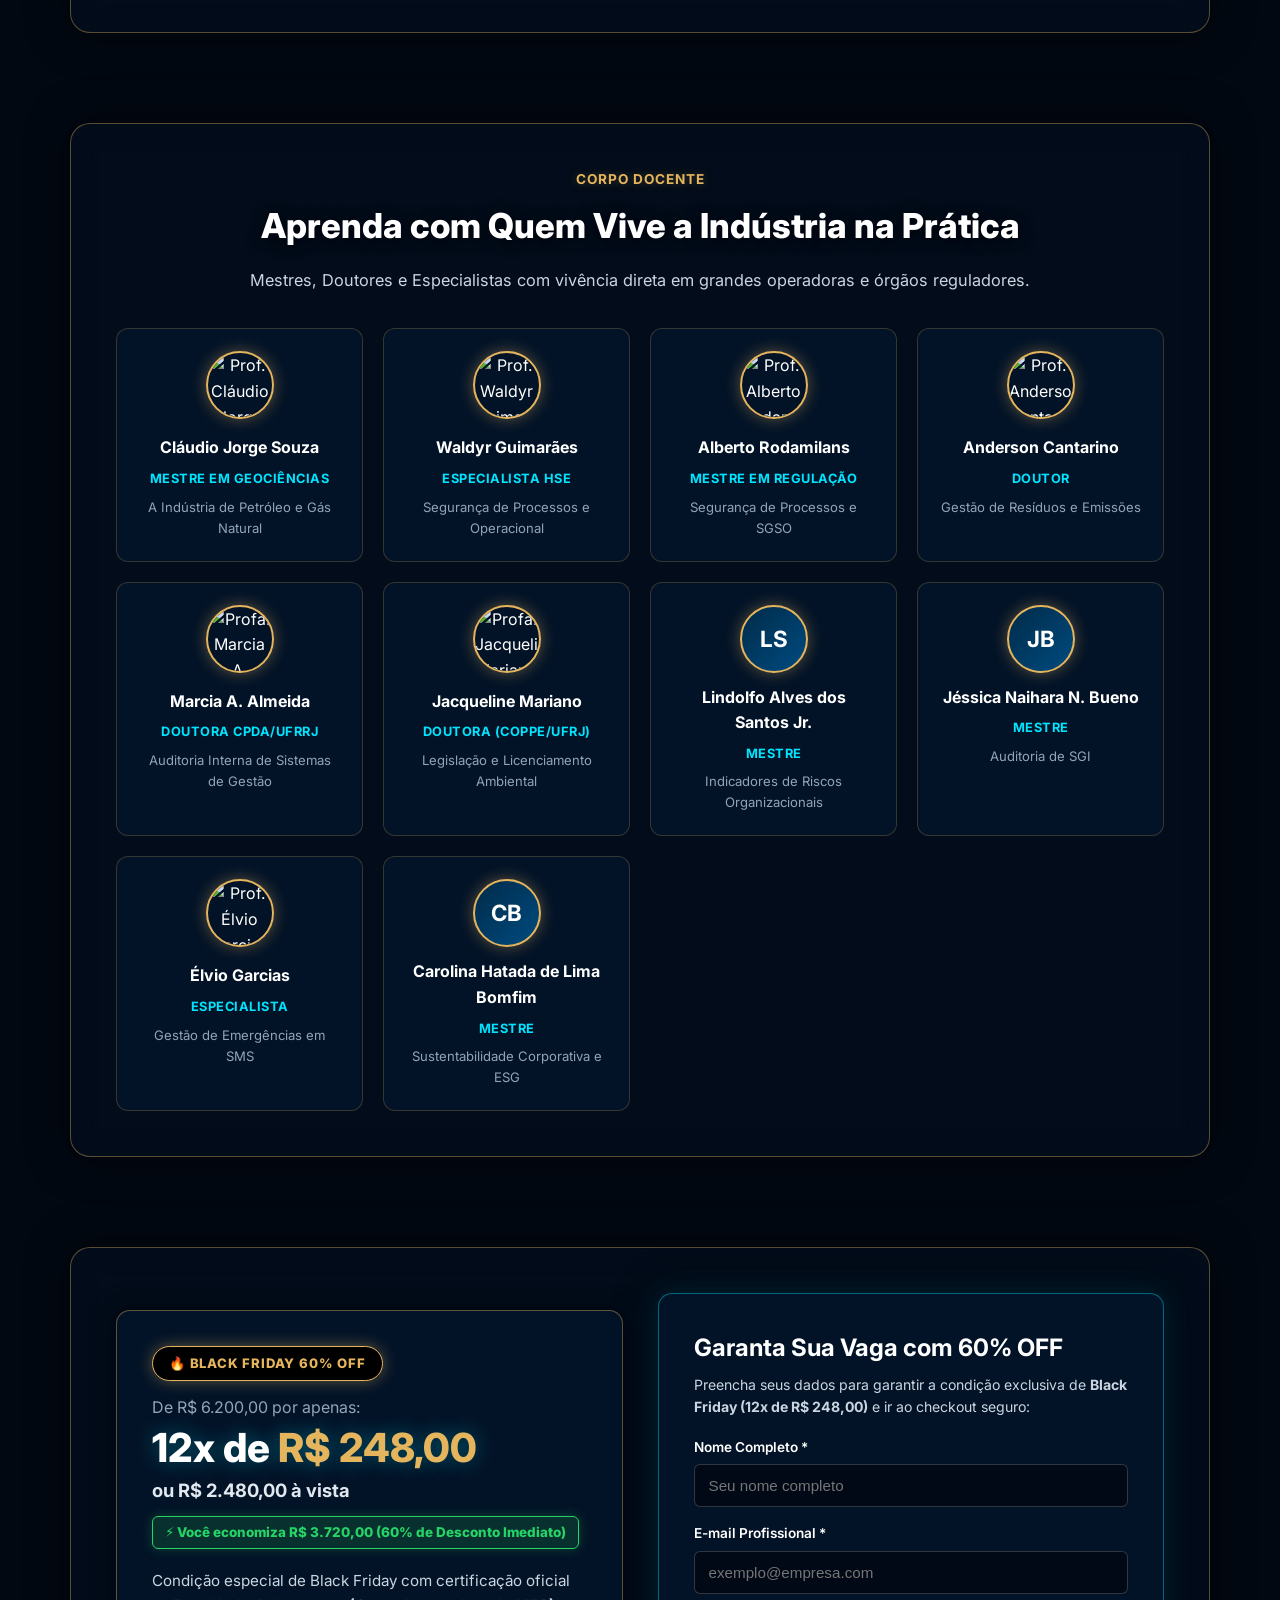
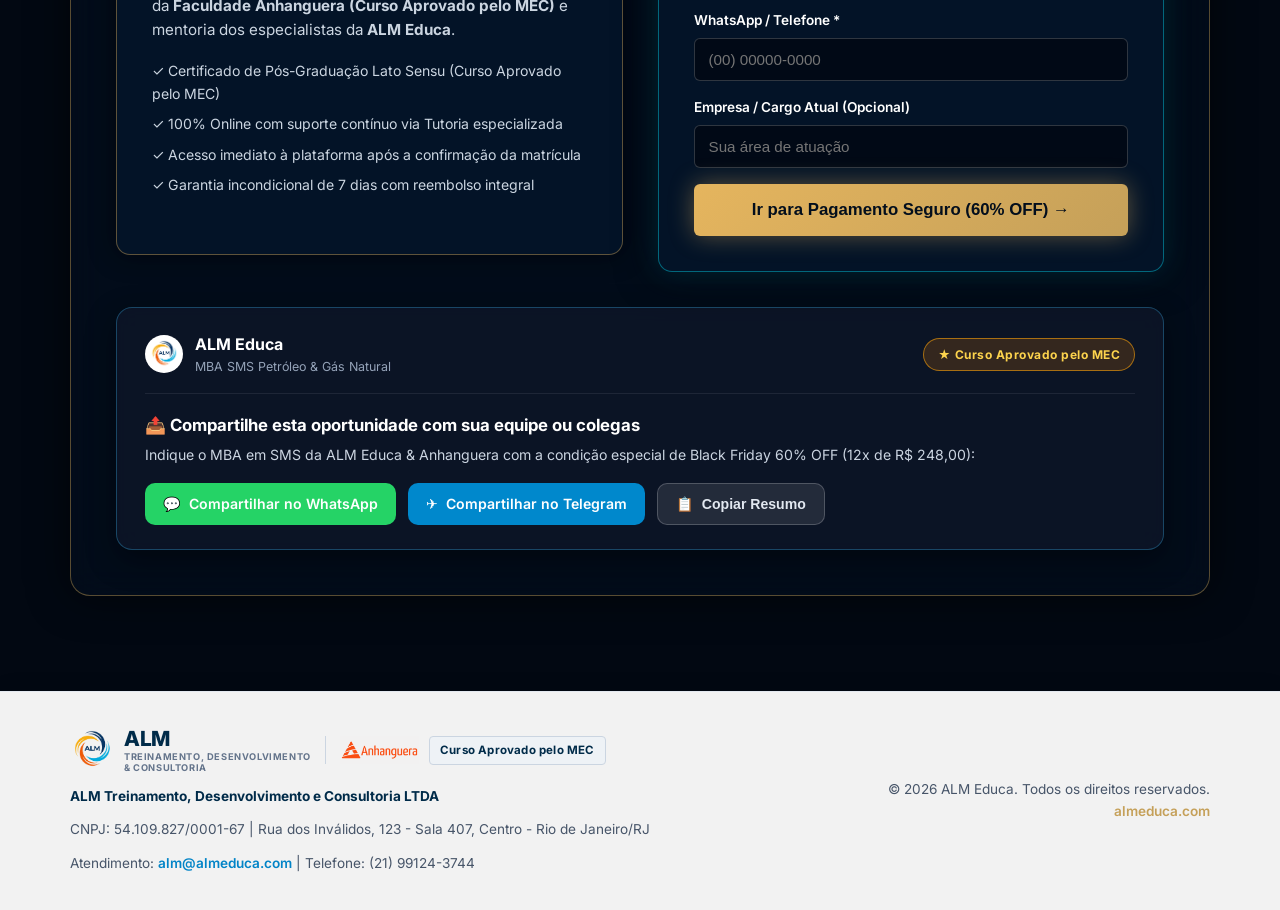
==== commit d63aee20: "feat: atualiza perfil e fotos dos professores no mba-sms" ====
--- a/index.html
+++ b/index.html
@@ -685,74 +685,74 @@
         </div>
 
         <div class="faculty-grid">
-          <div class="faculty-card">
+                    <div class="faculty-card">
             <div class="faculty-tooltip">
-              <div class="tooltip-title">Prof. Cláudio Jorge M. de Souza</div>
-              <span class="tooltip-degree">Mestre em Geociências</span>
-              <p class="tooltip-bio">Especialista em Upstream e regulação do setor de energia. Coordenador e docente de referência na indústria de Petróleo e Gás Natural com foco na Bacia de Campos e Santos.</p>
-            </div>
-            <div class="faculty-avatar-placeholder">CS</div>
-            <h4>Cláudio Jorge M. de Souza</h4>
-            <span class="faculty-degree">Mestre</span>
+              <div class="tooltip-title">Prof. Cláudio Jorge Souza</div>
+              <span class="tooltip-degree">Geólogo e Mestre em Geociências</span>
+              <p class="tooltip-bio">Geólogo (UFRRJ), Mestre em Geociências (UFF), Especialista em Engenharia Sanitária e Ambiental (UERJ), MBP - Petróleo e Gás (UFRJ) e Administração Pública, com ênfase em Óleo e Gás (UNESA). Foi professor do CEFET/RJ e regulamentador técnico do Inmetro. É servidor público federal da carreira de Especialista em Regulação da ANP, onde foi Superintendente e Diretor. Atualmente é Assessor técnico da Diretoria 3 da ANP.</p>
+            </div>
+            <img src="https://static.wixstatic.com/media/160cbf_36d77de423724609ad681c5de519a4dd~mv2.jpeg" alt="Prof. Cláudio Jorge Souza" class="faculty-avatar">
+            <h4>Cláudio Jorge Souza</h4>
+            <span class="faculty-degree">Mestre em Geociências</span>
             <p class="faculty-discipline">A Indústria de Petróleo e Gás Natural</p>
           </div>
 
-          <div class="faculty-card">
+                    <div class="faculty-card">
             <div class="faculty-tooltip">
-              <div class="tooltip-title">Prof. Waldyr Andrade Guimarães</div>
-              <span class="tooltip-degree">Especialista em SMS Offshore</span>
-              <p class="tooltip-bio">Especialista em Higiene Ocupacional, Ergonomia e Toxicologia Industrial. Atuação direta com conformidade regulatória das NRs (NR 37, NR 33 e NR 30) em plataformas marítimas.</p>
-            </div>
-            <div class="faculty-avatar-placeholder">WG</div>
-            <h4>Waldyr Andrade Guimarães</h4>
-            <span class="faculty-degree">Especialista</span>
-            <p class="faculty-discipline">Higiene Ocupacional e Ergonomia Offshore</p>
-          </div>
-
-          <div class="faculty-card">
+              <div class="tooltip-title">Prof. Waldyr Guimarães</div>
+              <span class="tooltip-degree">Engenheiro Mecânico</span>
+              <p class="tooltip-bio">Engenheiro Mecânico com pós-graduações em Engenharia de Segurança, Econômica, Ambiental, Gestão Industrial e Logística. Foi coordenador de SMA na Merck S.A., onde liderou a implementação global da ISO 18001 e políticas de redução de acidentes. É professor de graduação e pós-graduação, com foco em Engenharia de Segurança, Saúde Ocupacional, QHSE, Gestão Ambiental, RH e Petróleo & Gás.</p>
+            </div>
+            <img src="https://static.wixstatic.com/media/160cbf_6c739c69906c44cb9c2dd7b1dc5f7330~mv2.jpg" alt="Prof. Waldyr Guimarães" class="faculty-avatar">
+            <h4>Waldyr Guimarães</h4>
+            <span class="faculty-degree">Especialista HSE</span>
+            <p class="faculty-discipline">Segurança de Processos e Operacional</p>
+          </div>
+
+                    <div class="faculty-card">
             <div class="faculty-tooltip">
-              <div class="tooltip-title">Prof. Alberto Rodamilans Freire</div>
-              <span class="tooltip-degree">Mestre em Engenharia</span>
-              <p class="tooltip-bio">Especialista em Segurança de Processos e Sistema de Gestão de Segurança Operacional (SGSO da ANP). Domínio de metodologias HAZOP, APR, What-If, FMEA e LOPA.</p>
-            </div>
-            <div class="faculty-avatar-placeholder">AR</div>
-            <h4>Alberto Rodamilans Freire</h4>
-            <span class="faculty-degree">Mestre</span>
+              <div class="tooltip-title">Prof. Alberto Rodamilans</div>
+              <span class="tooltip-degree">Eng. Mecânico e Mestre em Regulação</span>
+              <p class="tooltip-bio">Engenheiro Mecânico, especializado em Segurança de Processo e Mestre em Regulação da Indústria de Energia. É Especialista em Regulação de Petróleo e Derivados (ANP), onde atua na adequação regulatória dos agentes regulados do upstream. Atualmente, é Coordenador de Segurança Operacional de Sondas e Poços de E&P na Superintendência de Segurança Operacional da ANP.</p>
+            </div>
+            <img src="https://static.wixstatic.com/media/160cbf_d28f12fd54dd4f48aad5dff97724d008~mv2.jpg" alt="Prof. Alberto Rodamilans" class="faculty-avatar">
+            <h4>Alberto Rodamilans</h4>
+            <span class="faculty-degree">Mestre em Regulação</span>
             <p class="faculty-discipline">Segurança de Processos e SGSO</p>
           </div>
 
-          <div class="faculty-card">
+                    <div class="faculty-card">
             <div class="faculty-tooltip">
-              <div class="tooltip-title">Prof. Anderson Americo Cantarino</div>
-              <span class="tooltip-degree">Doutor em Engenharia Ambiental</span>
-              <p class="tooltip-bio">Pesquisador e consultor em gestão de resíduos perigosos, águas de produção, monitoramento de GEE em flares e inventários corporativos para metas de descarbonização.</p>
-            </div>
-            <div class="faculty-avatar-placeholder">AC</div>
-            <h4>Anderson Americo Cantarino</h4>
+              <div class="tooltip-title">Prof. Anderson Cantarino</div>
+              <span class="tooltip-degree">Doutor (COPPE-UFRJ)</span>
+              <p class="tooltip-bio">Engenheiro Químico (UFRJ), com Mestrado e Doutorado pela COPPE-UFRJ e especialização em Engenharia de Segurança. Tem mais de duas décadas dedicadas à docência na UFF e COPPE/UFRJ. Atuou como executivo no IBP e bp energy, além de experiências em obras da Petrobras, IBAMA e Arthur D. Little. Atualmente, lidera a área de Meio Ambiente, Licenciamento e Sustentabilidade na Total Energies.</p>
+            </div>
+            <img src="https://static.wixstatic.com/media/160cbf_abbc26f2d07f4fd88ca2aa804ba81533~mv2.jpeg" alt="Prof. Anderson Cantarino" class="faculty-avatar">
+            <h4>Anderson Cantarino</h4>
             <span class="faculty-degree">Doutor</span>
             <p class="faculty-discipline">Gestão de Resíduos e Emissões</p>
           </div>
 
-          <div class="faculty-card">
+                    <div class="faculty-card">
             <div class="faculty-tooltip">
-              <div class="tooltip-title">Profa. Marcia Andreia da Silva Almeida</div>
-              <span class="tooltip-degree">Doutora CPDA/UFRRJ</span>
-              <p class="tooltip-bio">Doutora pelo CPDA/UFRRJ com mais de duas décadas de experiência em auditorias de certificação NBR ISO 19011, formação de auditores internos e acompanhamento de planos de ação (PDCA).</p>
-            </div>
-            <div class="faculty-avatar-placeholder">MA</div>
-            <h4>Marcia Andreia da Silva Almeida</h4>
+              <div class="tooltip-title">Profa. Marcia A. Almeida</div>
+              <span class="tooltip-degree">Doutora (UFRRJ)</span>
+              <p class="tooltip-bio">Mestre em Comunicação e Cultura (UFRJ) e Doutora em Ciências Sociais (UFRRJ), com MBA em Administração - Gestão de Processos (FGV Rio). É Auditora Líder de Sistema de Gestão da Qualidade (ISO 9001), com experiência em gestão de sistemas e melhoria de processos. Pesquisadora do Inmetro em exercício na UFRJ e atua há mais de 10 anos na docência do ensino superior.</p>
+            </div>
+            <img src="https://static.wixstatic.com/media/160cbf_b15256f378ed42c380b88d4c117780bc~mv2.jpeg" alt="Profa. Marcia A. Almeida" class="faculty-avatar">
+            <h4>Marcia A. Almeida</h4>
             <span class="faculty-degree">Doutora CPDA/UFRRJ</span>
             <p class="faculty-discipline">Auditoria Interna de Sistemas de Gestão</p>
           </div>
 
-          <div class="faculty-card">
+                    <div class="faculty-card">
             <div class="faculty-tooltip">
-              <div class="tooltip-title">Profa. Jacqueline Barboza Mariano</div>
-              <span class="tooltip-degree">Doutora (PPE / COPPE / UFRJ)</span>
-              <p class="tooltip-bio">Engenheira Química, Doutora em Planejamento Energético pela COPPE/UFRJ com atuação destacada na ANP. Especialista no rito de Licenciamento Ambiental (LP, LI, LO) junto ao IBAMA e avaliação de impactos ambientais em óleo e gás.</p>
-            </div>
-            <div class="faculty-avatar-placeholder">JM</div>
-            <h4>Jacqueline Barboza Mariano</h4>
+              <div class="tooltip-title">Profa. Jacqueline Mariano</div>
+              <span class="tooltip-degree">Doutora (COPPE/UFRJ)</span>
+              <p class="tooltip-bio">Engenheira Química com Mestrado e Doutorado em Planejamento Energético. Especialista em Engenharia Sanitária e Ambiental, atua na UFRJ integrando pesquisa acadêmica e soluções sustentáveis voltadas para a eficiência energética e preservação de ecossistemas.</p>
+            </div>
+            <img src="https://static.wixstatic.com/media/160cbf_0b3f2fa20854411888edf78c8a219ae3~mv2.png" alt="Profa. Jacqueline Mariano" class="faculty-avatar">
+            <h4>Jacqueline Mariano</h4>
             <span class="faculty-degree">Doutora (COPPE/UFRJ)</span>
             <p class="faculty-discipline">Legislação e Licenciamento Ambiental</p>
           </div>
@@ -781,14 +781,14 @@
             <p class="faculty-discipline">Auditoria de SGI</p>
           </div>
 
-          <div class="faculty-card">
+                    <div class="faculty-card">
             <div class="faculty-tooltip">
-              <div class="tooltip-title">Prof. Élvio Caio de Oliveira Garcias</div>
-              <span class="tooltip-degree">Especialista em Emergências SMS</span>
-              <p class="tooltip-bio">Diretor da ECOGARCIAS. Especialista em resposta a incidentes críticos, combate a vazamentos de óleo no mar, elaboração de PEI/PNC e Sistema de Comando de Incidentes (SCI/ICS).</p>
-            </div>
-            <div class="faculty-avatar-placeholder">EG</div>
-            <h4>Élvio Caio de Oliveira Garcias</h4>
+              <div class="tooltip-title">Prof. Élvio Garcias</div>
+              <span class="tooltip-degree">Engenheiro de Petróleo</span>
+              <p class="tooltip-bio">Engenheiro de Petróleo e executivo sênior, com sólida trajetória de mais de vinte e cinco anos nas indústrias de Óleo e Gás, Construção Pesada e Mineração. Especialista em Meio Ambiente, Segurança e Saúde Ocupacional (SSO) e Segurança de Processo, possui ampla expertise na estruturação de processos sustentáveis, auditoria regulatória e mitigação de riscos operacionais. Atualmente, atua como Sócio-Administrador e Diretor Técnico da ECO-GARCIAS.</p>
+            </div>
+            <img src="https://static.wixstatic.com/media/160cbf_341288d3ae764620987d9f5f4573b803~mv2.jpg" alt="Prof. Élvio Garcias" class="faculty-avatar">
+            <h4>Élvio Garcias</h4>
             <span class="faculty-degree">Especialista</span>
             <p class="faculty-discipline">Gestão de Emergências em SMS</p>
           </div>
--- a/css/styles.css
+++ b/css/styles.css
@@ -733,6 +733,17 @@
   font-size: 0.78rem;
   color: #CBD5E1;
   line-height: 1.4;
+}
+
+.faculty-avatar {
+  width: 68px;
+  height: 68px;
+  border-radius: 50%;
+  object-fit: cover;
+  border: 2px solid var(--alm-gold);
+  box-shadow: 0 0 15px rgba(229, 181, 94, 0.4);
+  margin: 0 auto 1rem auto;
+  display: block;
 }
 
 .faculty-avatar-placeholder {
